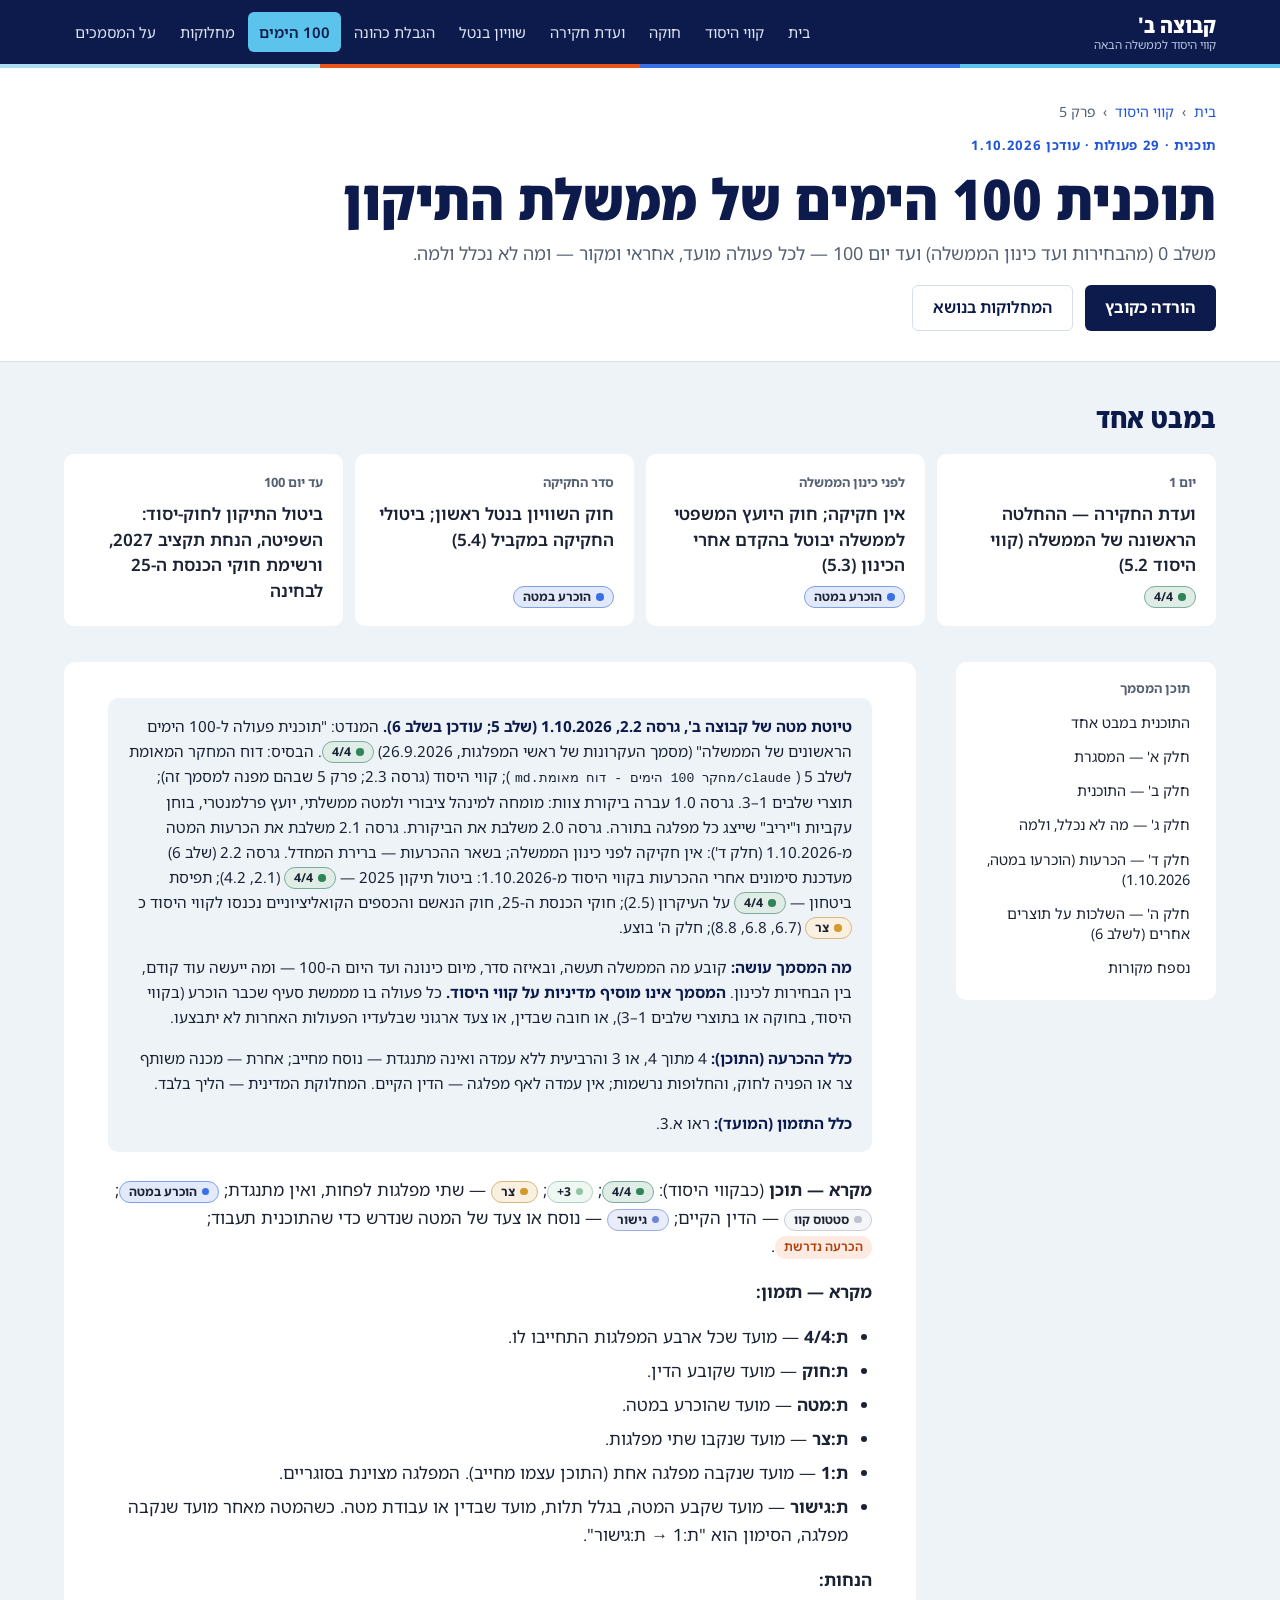
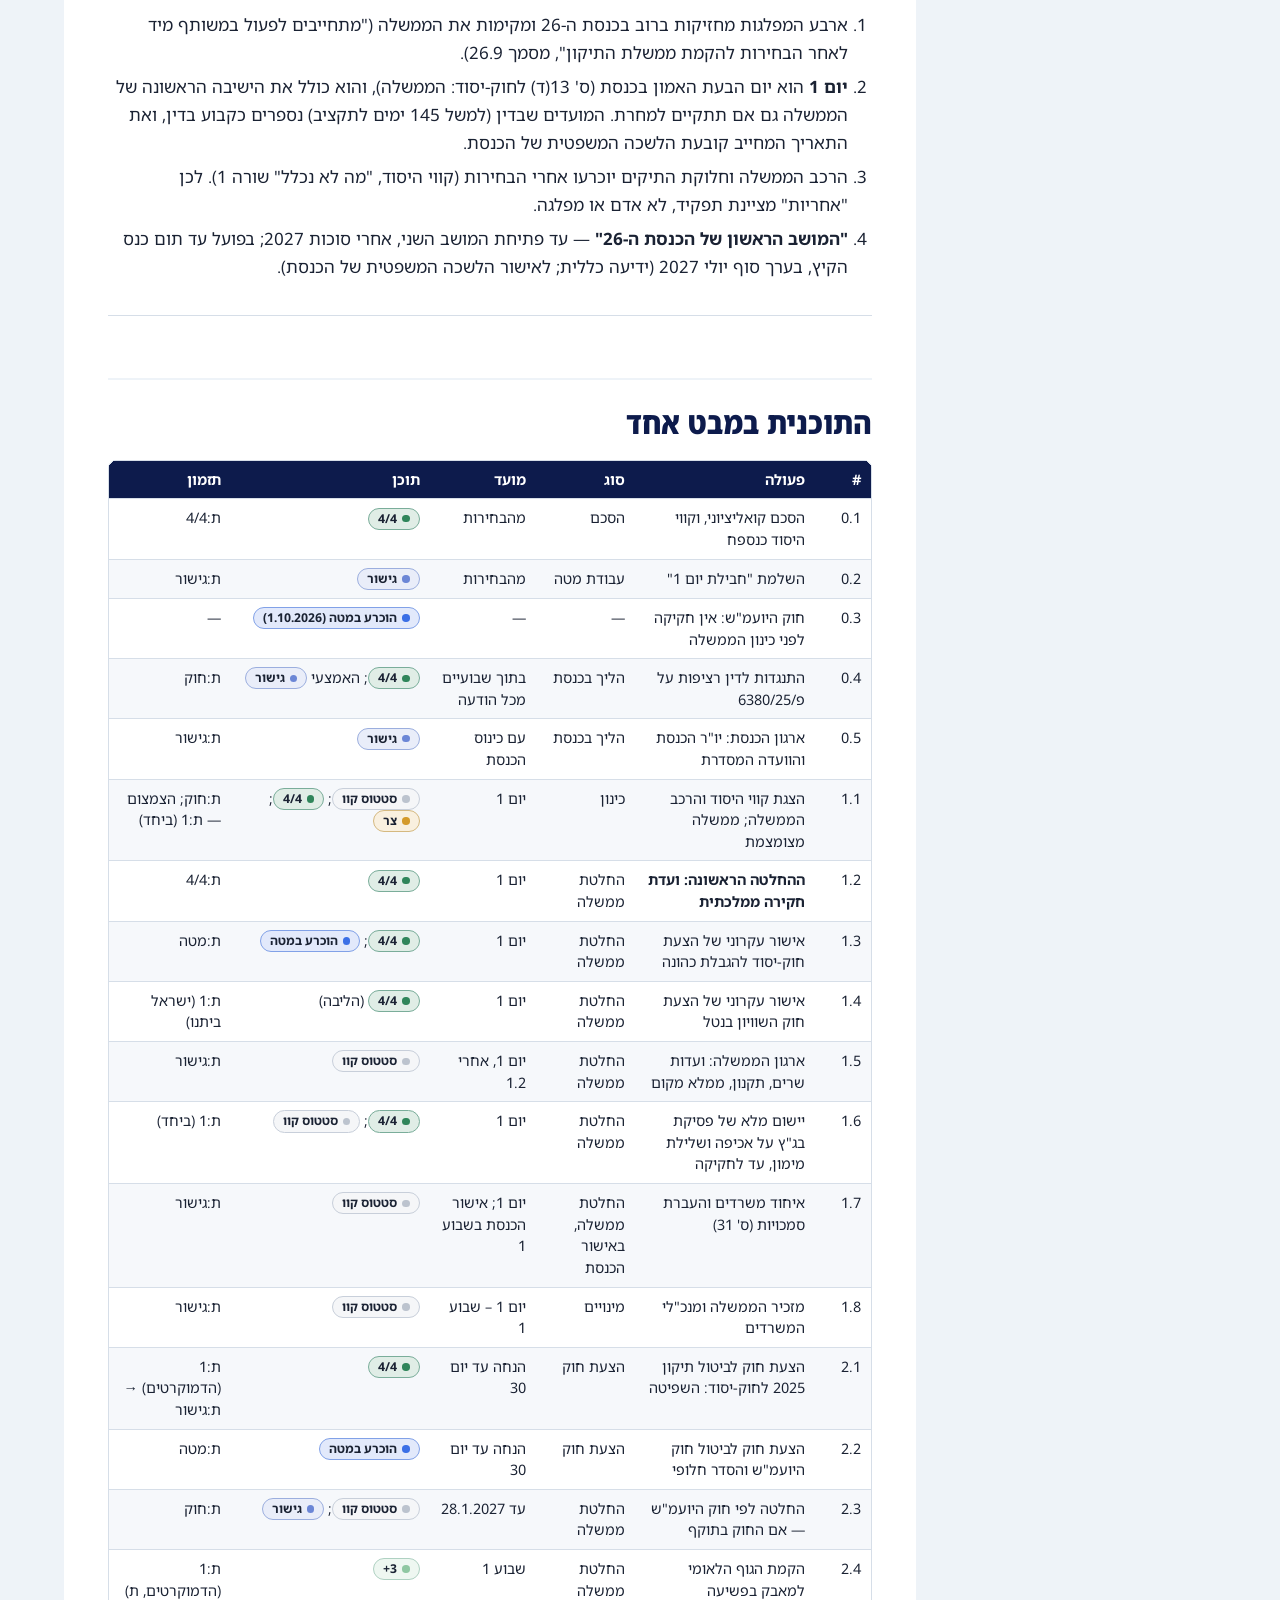
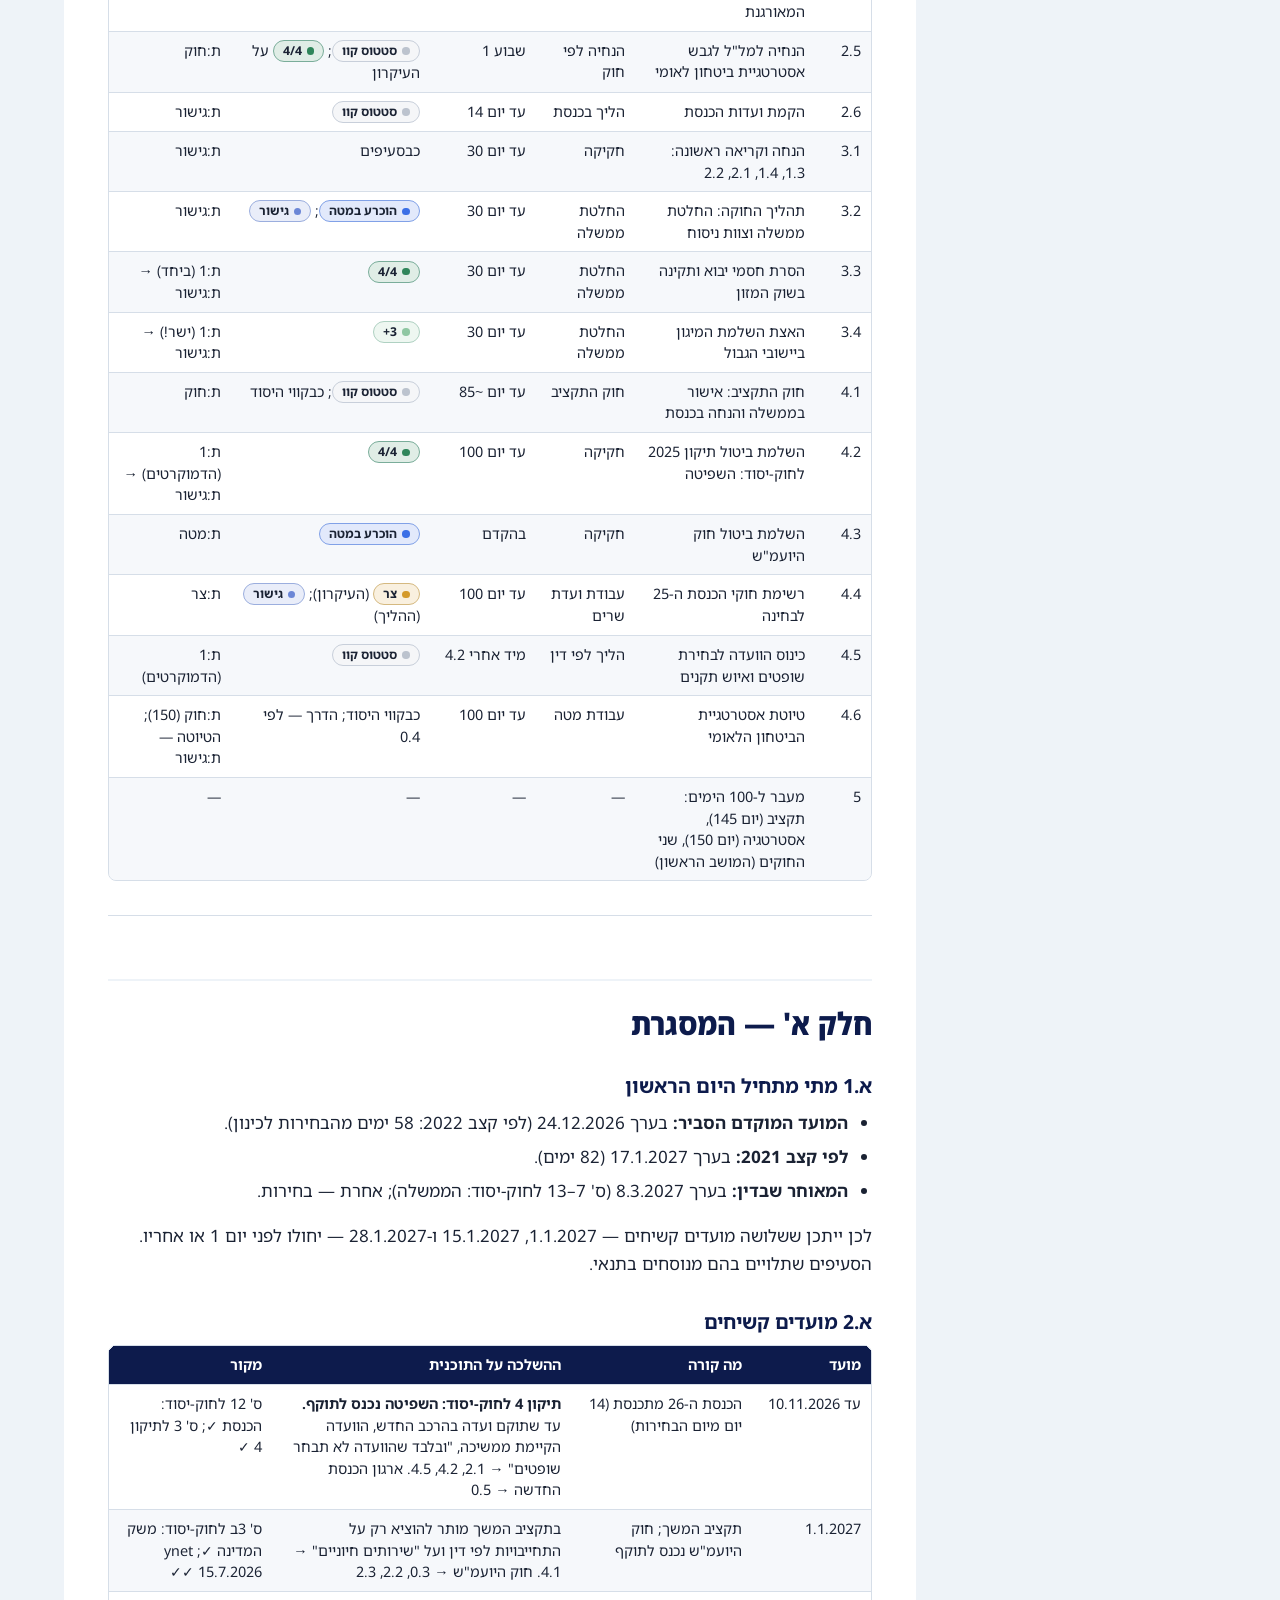
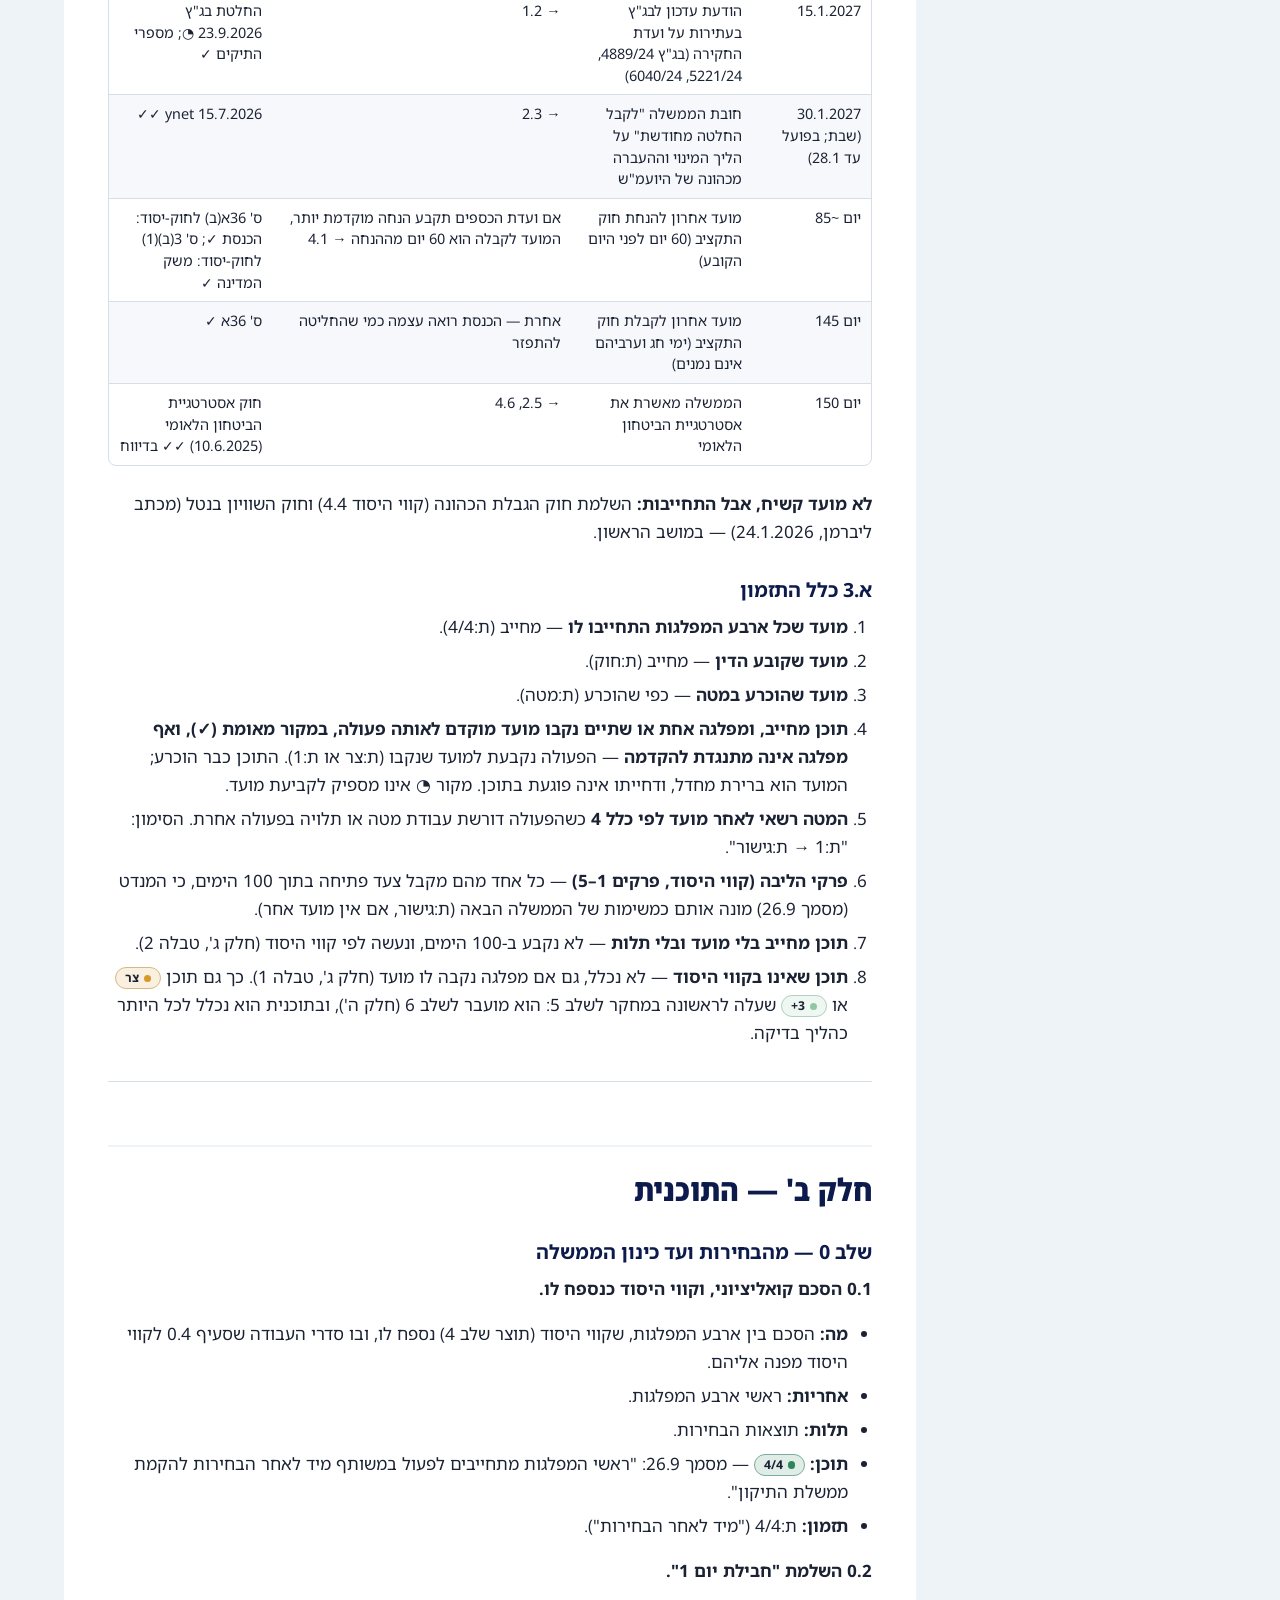
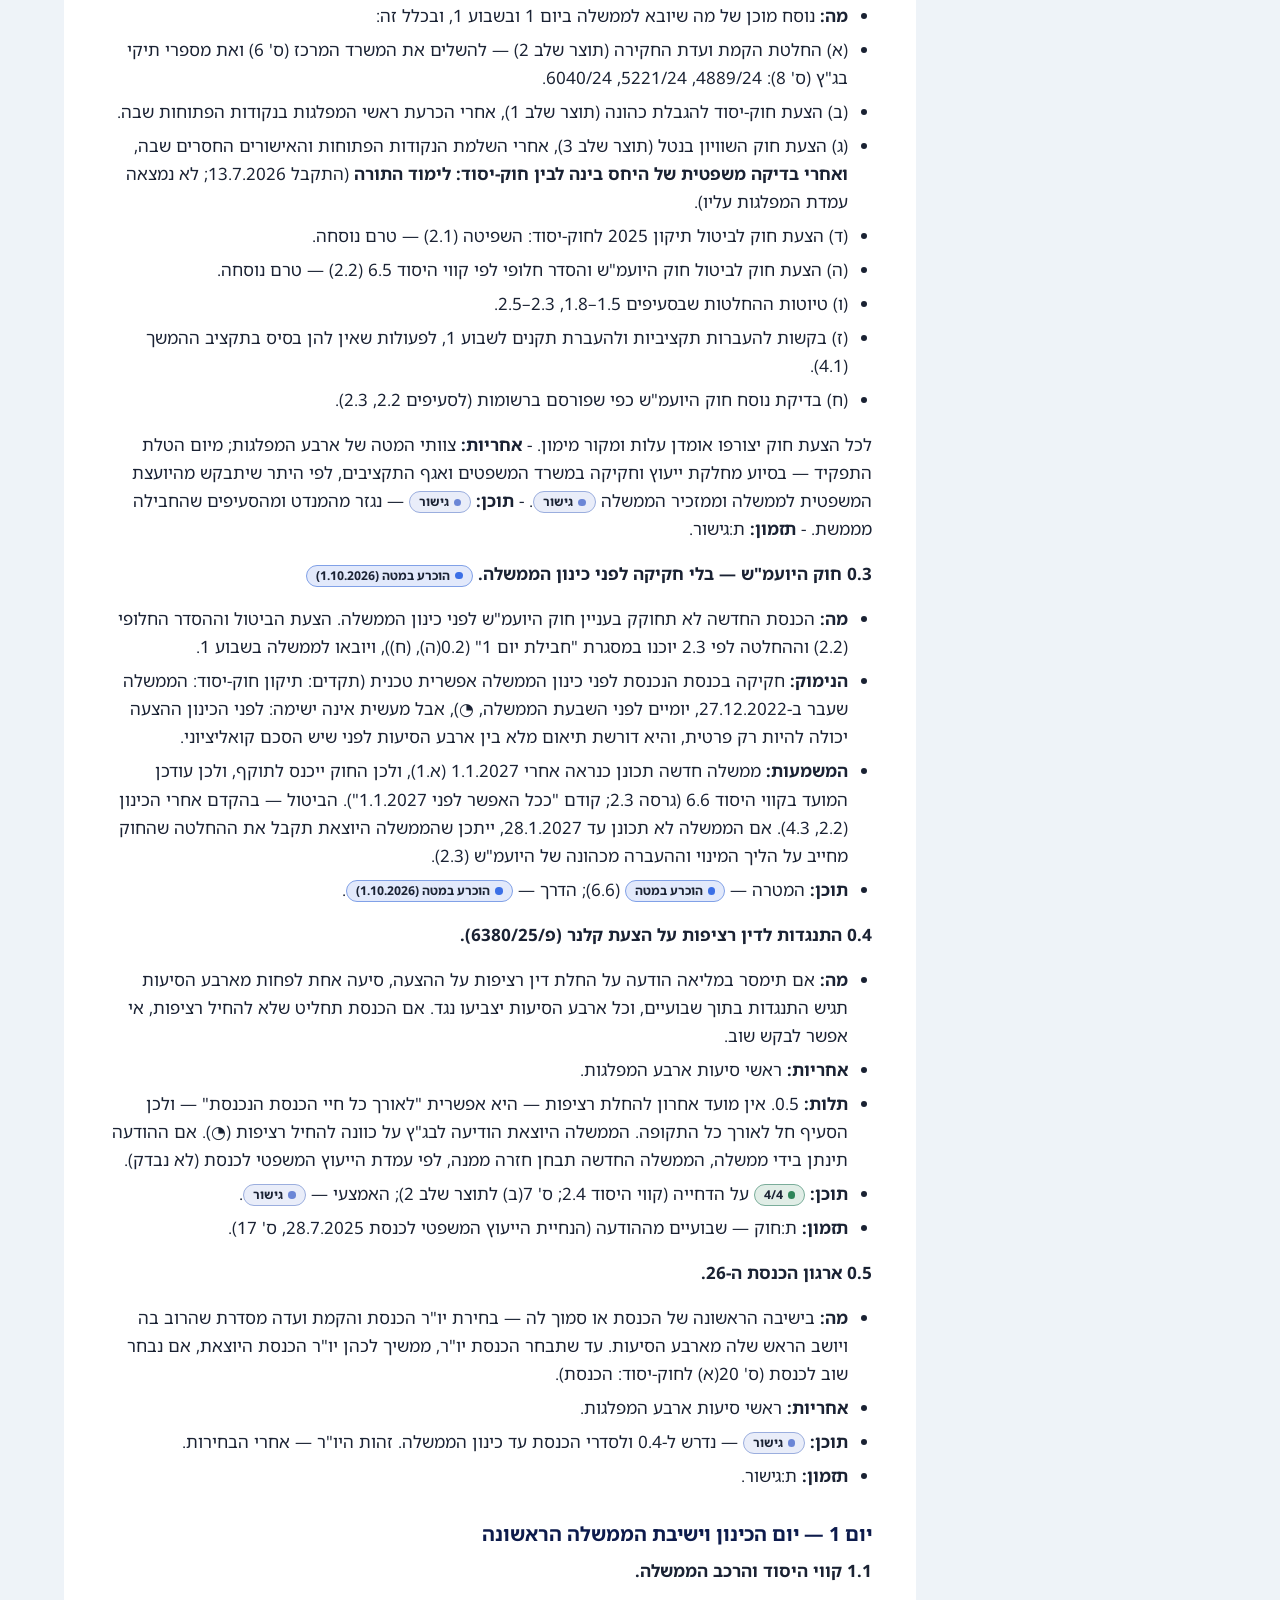
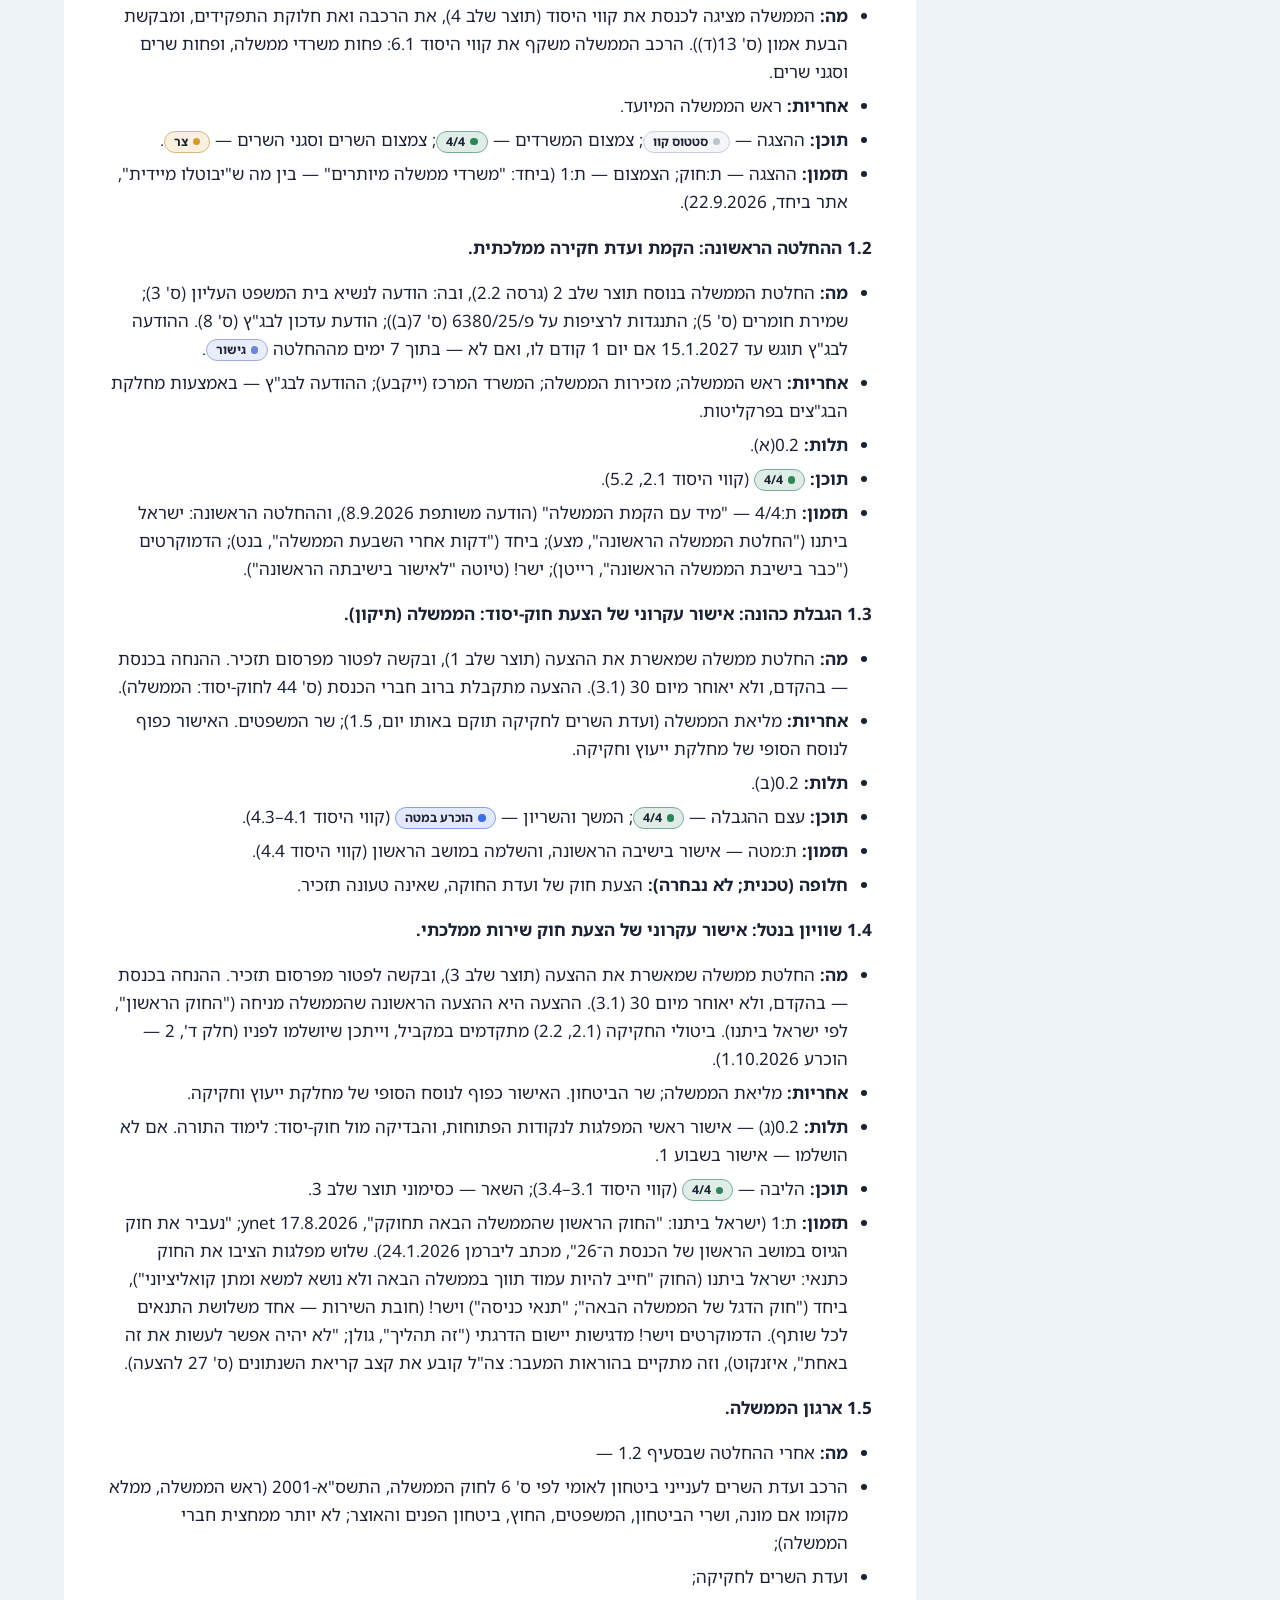
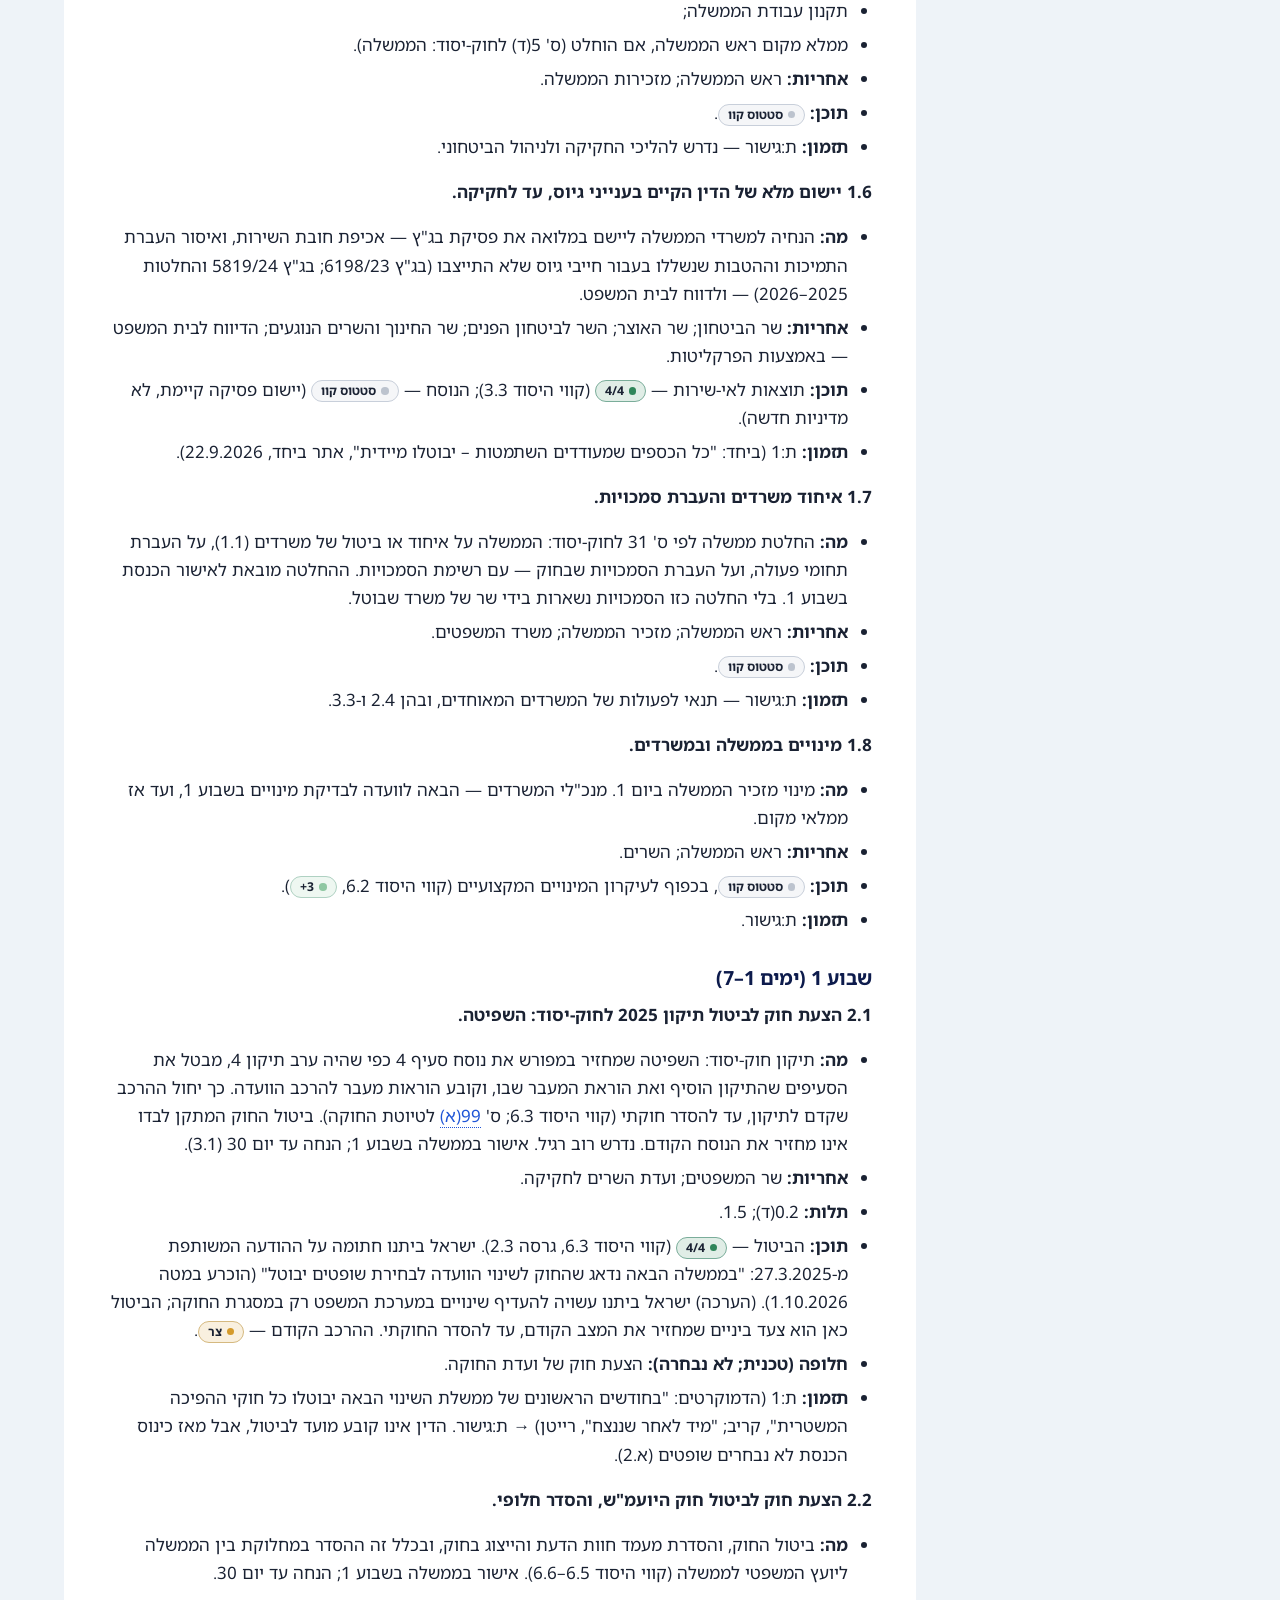
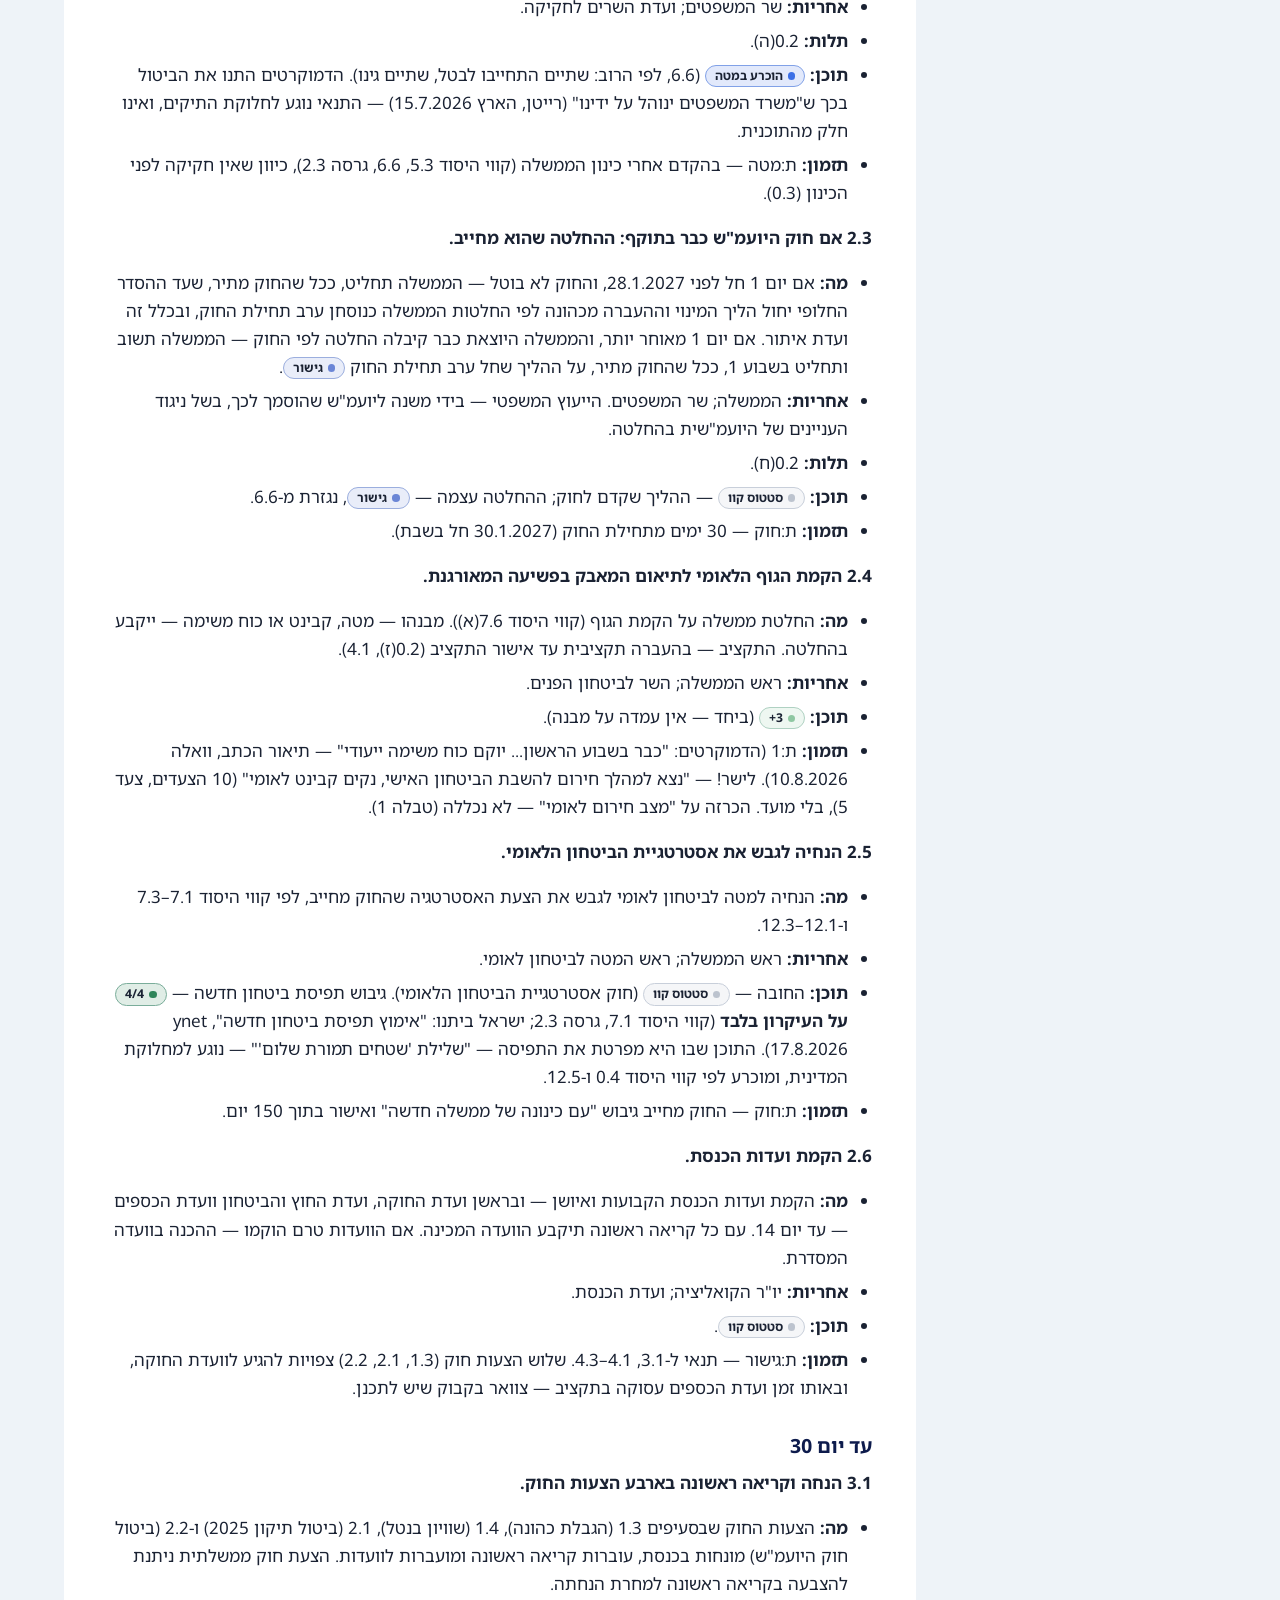
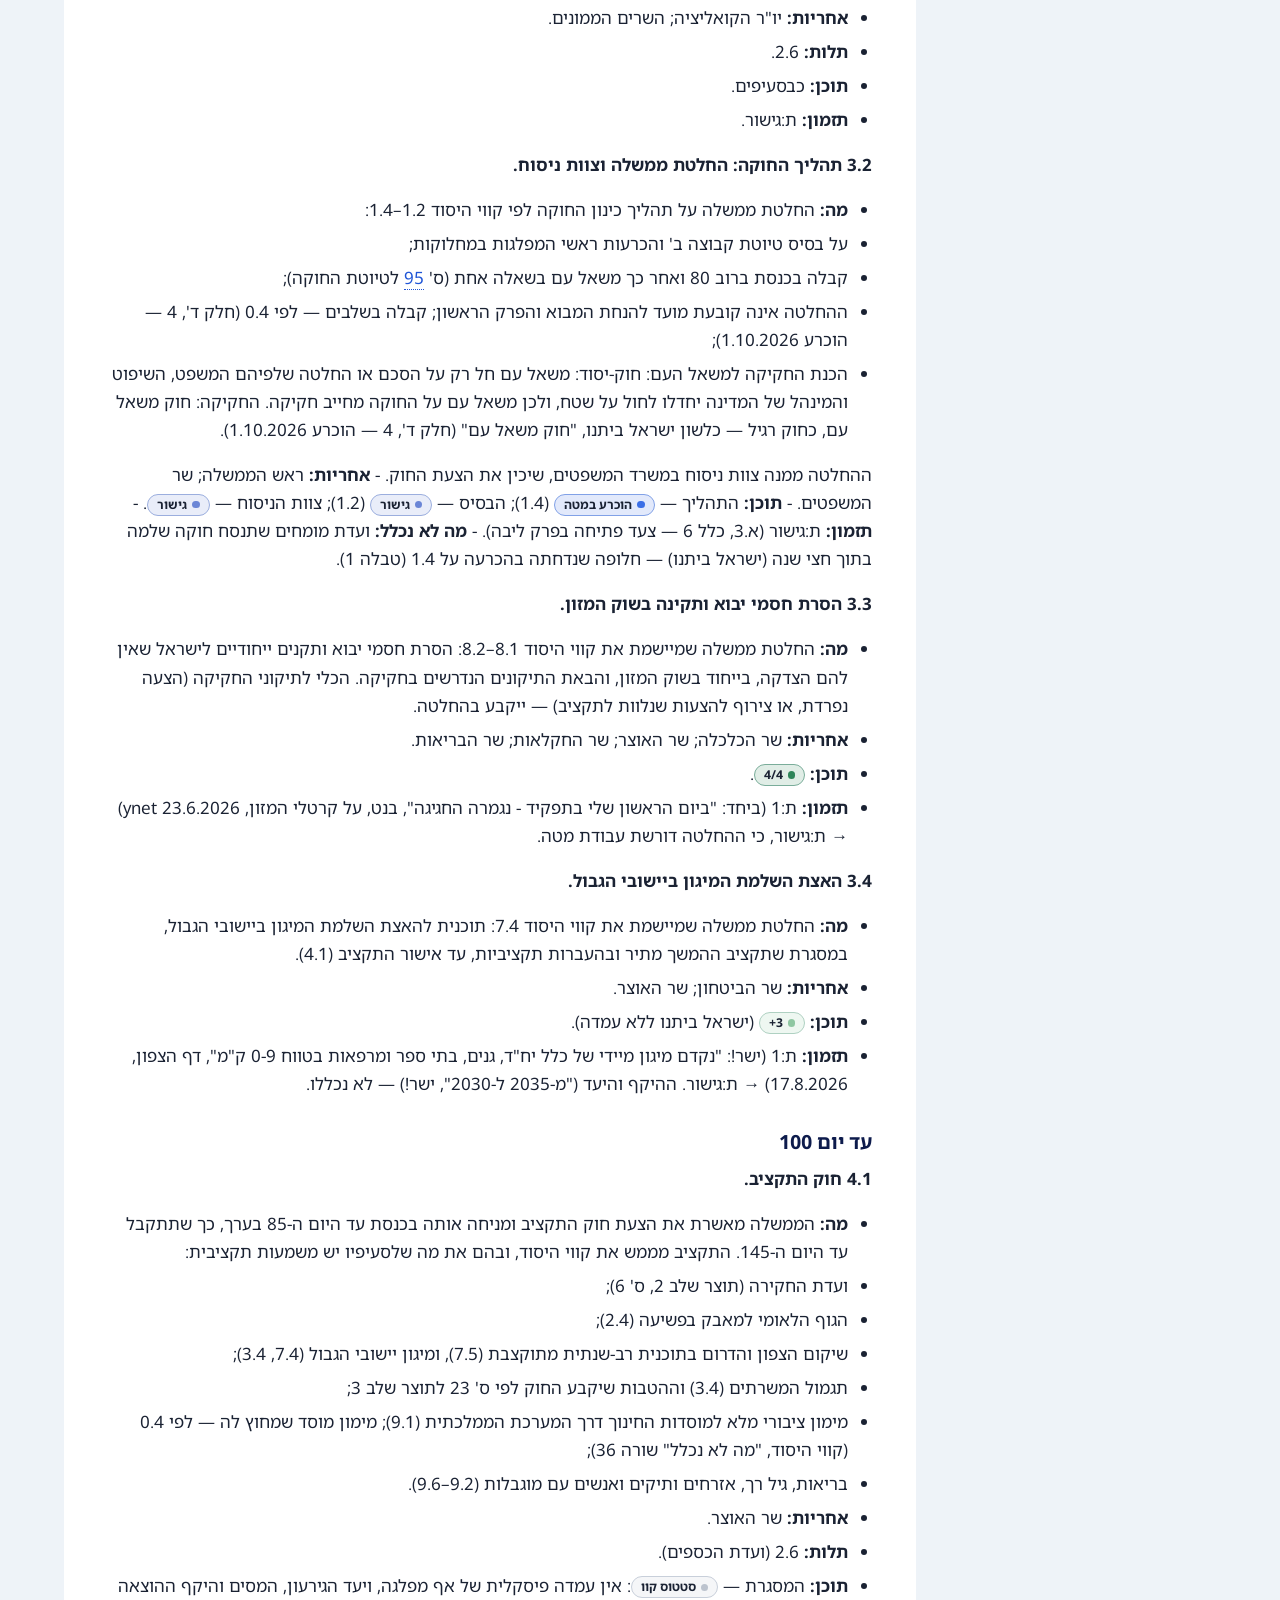
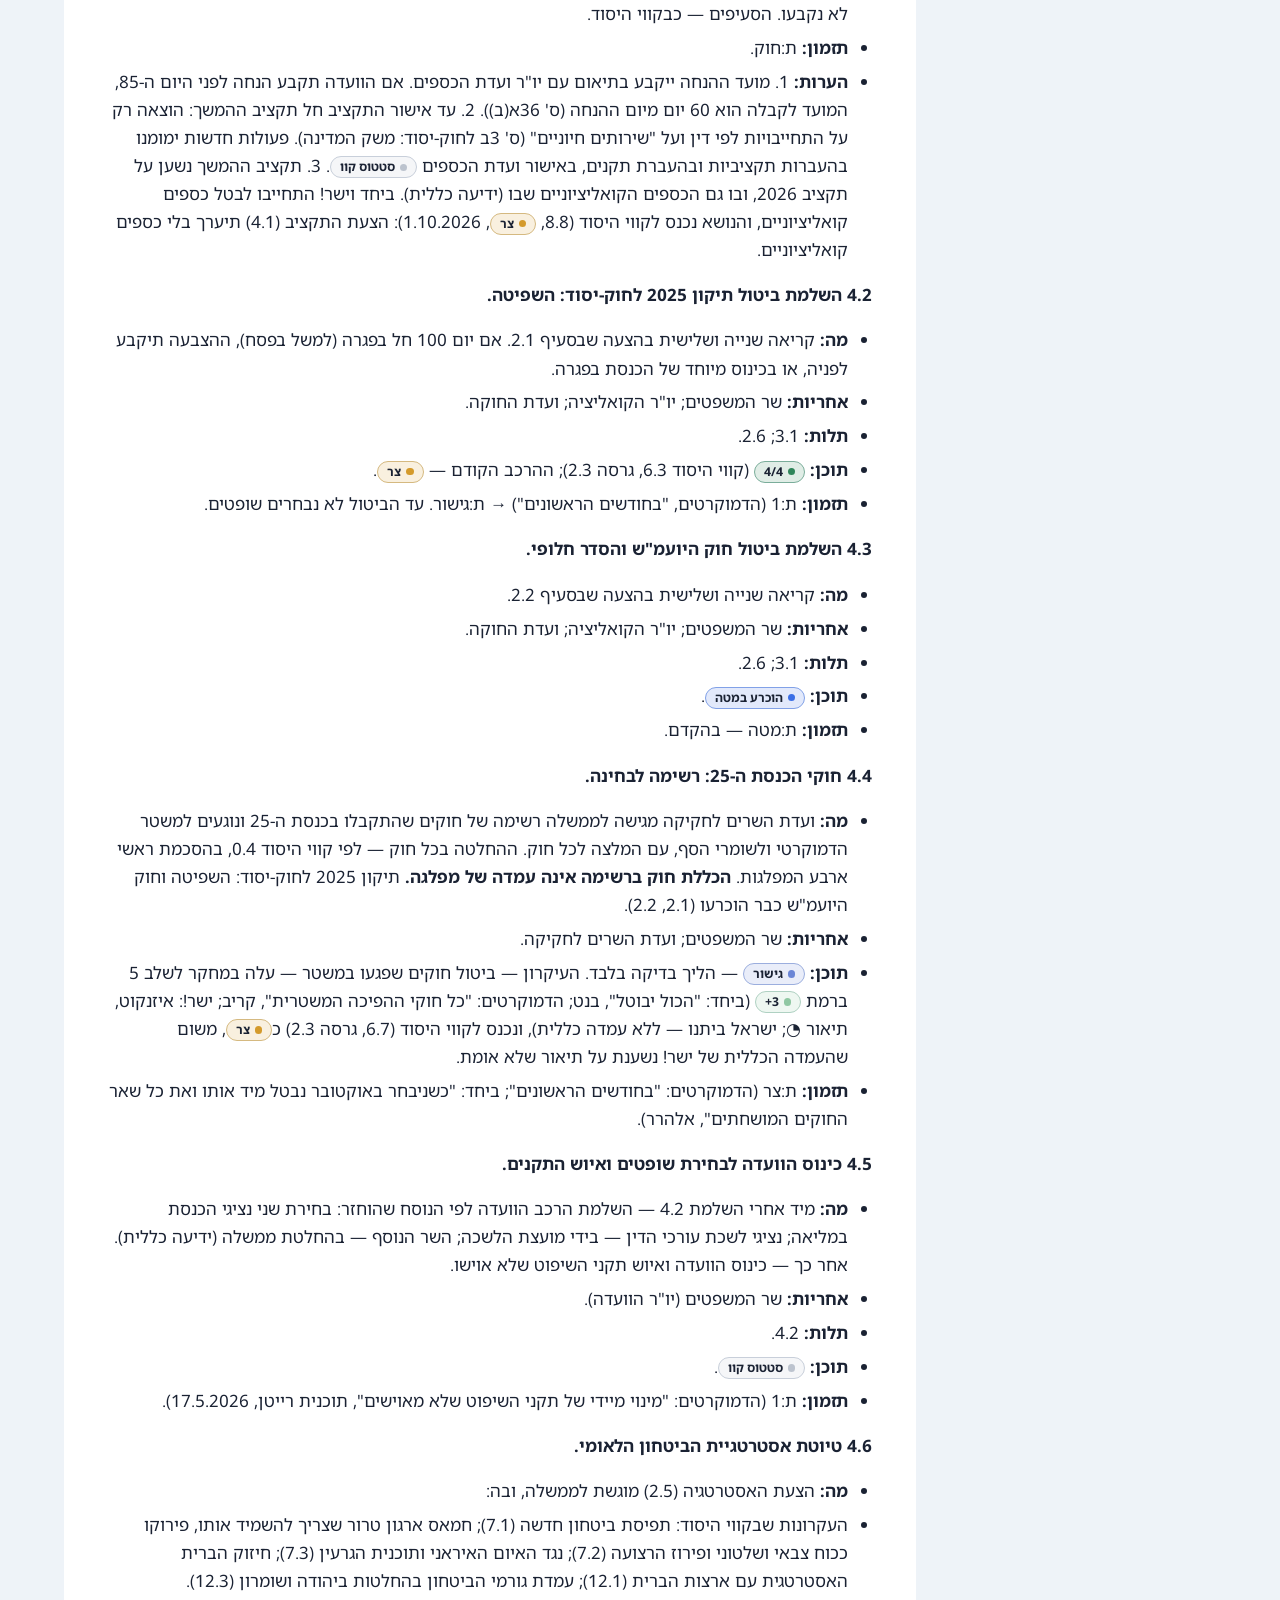
==== 100-days.html @ 48f2a00e "עיצוב ומבנה חדשים: עמוד הבית הוא תקציר התוצרים לפי המנדט - עמוד הבית: המנדט, קווי היסוד כמסגרת, חמשת" ====
<!doctype html>
<html lang="he" dir="rtl">
<head>
<meta charset="utf-8">
<meta name="viewport" content="width=device-width, initial-scale=1, viewport-fit=cover">
<title>תוכנית 100 הימים של ממשלת התיקון</title>
<meta name="description" content="משלב 0 (מהבחירות ועד כינון הממשלה) ועד יום 100 — לכל פעולה מועד, אחראי ומקור — ומה לא נכלל ולמה.">
<link rel="stylesheet" href="assets/style.css">
</head>
<body>
<header class="topbar"><div class="topbar-inner"><a class="brand" href="index.html"><b>קבוצה ב'</b><span>קווי היסוד לממשלה הבאה</span></a><nav class="nav" aria-label="ניווט ראשי"><a href="index.html">בית</a><a href="guidelines.html">קווי היסוד</a><a href="constitution.html">חוקה</a><a href="inquiry.html">ועדת חקירה</a><a href="equal-burden.html">שוויון בנטל</a><a href="term-limits.html">הגבלת כהונה</a><a href="100-days.html" aria-current="page">100 הימים</a><a href="disputes.html">מחלוקות</a><a href="letter.html">על המסמכים</a></nav></div><div class="stripe" aria-hidden="true"><span></span><span></span><span></span><span></span></div></header>
<section class="page-head"><div class="wrap"><nav class="crumbs" aria-label="מיקום באתר"><a href="index.html">בית</a><span aria-hidden="true">›</span><a href="guidelines.html">קווי היסוד</a><span aria-hidden="true">›</span><span>פרק 5</span></nav><span class="kicker">תוכנית · 29 פעולות · עודכן 1.10.2026</span><h1>תוכנית 100 הימים של ממשלת התיקון</h1><p class="lede">משלב 0 (מהבחירות ועד כינון הממשלה) ועד יום 100 — לכל פעולה מועד, אחראי ומקור — ומה לא נכלל ולמה.</p><div class="actions no-print"><a class="btn btn-ink" href="pdf/תוכנית-100-הימים.pdf" download>הורדה כקובץ</a><a class="btn btn-outline" href="disputes.html#d-60">המחלוקות בנושא</a></div></div></section><main class="wrap page-main"><section class="glance" aria-labelledby="glance-h"><h2 id="glance-h">במבט אחד</h2><div class="tiles"><div class="tile"><span class="tile-label">יום 1</span><span class="tile-value">ועדת החקירה — ההחלטה הראשונה של הממשלה (קווי היסוד 5.2)</span><span class="tag lvl-all4"><span class="dot" aria-hidden="true"></span>4/4</span></div><div class="tile"><span class="tile-label">לפני כינון הממשלה</span><span class="tile-value">אין חקיקה; חוק היועץ המשפטי לממשלה יבוטל בהקדם אחרי הכינון (5.3)</span><span class="tag lvl-decided"><span class="dot" aria-hidden="true"></span>הוכרע במטה</span></div><div class="tile"><span class="tile-label">סדר החקיקה</span><span class="tile-value">חוק השוויון בנטל ראשון; ביטולי החקיקה במקביל (5.4)</span><span class="tag lvl-decided"><span class="dot" aria-hidden="true"></span>הוכרע במטה</span></div><div class="tile"><span class="tile-label">עד יום 100</span><span class="tile-value">ביטול התיקון לחוק-יסוד: השפיטה, הנחת תקציב 2027, ורשימת חוקי הכנסת ה-25 לבחינה</span></div></div></section><div class="doc-layout"><nav class="rail" aria-label="תוכן המסמך"><h2>תוכן המסמך</h2><ol><li><a href="#d-1">התוכנית במבט אחד</a></li><li><a href="#d-2">חלק א' — המסגרת</a></li><li><a href="#d-6">חלק ב' — התוכנית</a></li><li><a href="#d-13">חלק ג' — מה לא נכלל, ולמה</a></li><li><a href="#d-16">חלק ד' — הכרעות (הוכרעו במטה, 1.10.2026)</a></li><li><a href="#d-17">חלק ה' — השלכות על תוצרים אחרים (לשלב 6)</a></li><li><a href="#d-18">נספח מקורות</a></li></ol></nav><article class="doc"><details class="toc no-print"><summary>תוכן העניינים</summary><ol><li><a href="#d-1">התוכנית במבט אחד</a></li><li><a href="#d-2">חלק א' — המסגרת</a></li><li><a href="#d-6">חלק ב' — התוכנית</a></li><li><a href="#d-13">חלק ג' — מה לא נכלל, ולמה</a></li><li><a href="#d-16">חלק ד' — הכרעות (הוכרעו במטה, 1.10.2026)</a></li><li><a href="#d-17">חלק ה' — השלכות על תוצרים אחרים (לשלב 6)</a></li><li><a href="#d-18">נספח מקורות</a></li></ol></details><blockquote>
<p><strong>טיוטת מטה של קבוצה ב', גרסה 2.2, 1.10.2026 (שלב 5; עודכן בשלב 6).</strong> המנדט: "תוכנית פעולה ל-100 הימים הראשונים של הממשלה" (מסמך העקרונות של ראשי המפלגות, 26.9.2026) <span class="tag lvl-all4"><span class="dot" aria-hidden="true"></span>4/4</span>. הבסיס: דוח המחקר המאומת לשלב 5 (<code>claude/מחקר 100 הימים - דוח מאומת.md</code>); קווי היסוד (גרסה 2.3; פרק 5 שבהם מפנה למסמך זה); תוצרי שלבים 1–3. גרסה 1.0 עברה ביקורת צוות: מומחה למינהל ציבורי ולמטה ממשלתי, יועץ פרלמנטרי, בוחן עקביות ו"יריב" שייצג כל מפלגה בתורה. גרסה 2.0 משלבת את הביקורת. גרסה 2.1 משלבת את הכרעות המטה מ-1.10.2026 (חלק ד'): אין חקיקה לפני כינון הממשלה; בשאר ההכרעות — ברירת המחדל. גרסה 2.2 (שלב 6) מעדכנת סימונים אחרי ההכרעות בקווי היסוד מ-1.10.2026: ביטול תיקון 2025 — <span class="tag lvl-all4"><span class="dot" aria-hidden="true"></span>4/4</span> (2.1, 4.2); תפיסת ביטחון — <span class="tag lvl-all4"><span class="dot" aria-hidden="true"></span>4/4</span> על העיקרון (2.5); חוקי הכנסת ה-25, חוק הנאשם והכספים הקואליציוניים נכנסו לקווי היסוד כ<span class="tag lvl-narrow"><span class="dot" aria-hidden="true"></span>צר</span> (6.7, 6.8, 8.8); חלק ה' בוצע.</p>
<p><strong>מה המסמך עושה:</strong> קובע מה הממשלה תעשה, ובאיזה סדר, מיום כינונה ועד היום ה-100 — ומה ייעשה עוד קודם, בין הבחירות לכינון. <strong>המסמך אינו מוסיף מדיניות על קווי היסוד.</strong> כל פעולה בו מממשת סעיף שכבר הוכרע (בקווי היסוד, בחוקה או בתוצרי שלבים 1–3), או חובה שבדין, או צעד ארגוני שבלעדיו הפעולות האחרות לא יתבצעו.</p>
<p><strong>כלל ההכרעה (התוכן):</strong> 4 מתוך 4, או 3 והרביעית ללא עמדה ואינה מתנגדת — נוסח מחייב; אחרת — מכנה משותף צר או הפניה לחוק, והחלופות נרשמות; אין עמדה לאף מפלגה — הדין הקיים. המחלוקת המדינית — הליך בלבד.</p>
<p><strong>כלל התזמון (המועד):</strong> ראו א.3.</p>
</blockquote>
<p><strong>מקרא — תוכן</strong> (כבקווי היסוד): <strong><span class="tag lvl-all4"><span class="dot" aria-hidden="true"></span>4/4</span></strong>; <strong><span class="tag lvl-three"><span class="dot" aria-hidden="true"></span>3+</span></strong>; <strong><span class="tag lvl-narrow"><span class="dot" aria-hidden="true"></span>צר</span></strong> — שתי מפלגות לפחות, ואין מתנגדת; <strong><span class="tag lvl-decided"><span class="dot" aria-hidden="true"></span>הוכרע במטה</span></strong>; <strong><span class="tag lvl-sq"><span class="dot" aria-hidden="true"></span>סטטוס קוו</span></strong> — הדין הקיים; <strong><span class="tag lvl-bridge"><span class="dot" aria-hidden="true"></span>גישור</span></strong> — נוסח או צעד של המטה שנדרש כדי שהתוכנית תעבוד; <strong><span class="pill open">הכרעה נדרשת</span></strong>.</p>
<p><strong>מקרא — תזמון:</strong></p>
<ul>
<li><strong>ת:4/4</strong> — מועד שכל ארבע המפלגות התחייבו לו.</li>
<li><strong>ת:חוק</strong> — מועד שקובע הדין.</li>
<li><strong>ת:מטה</strong> — מועד שהוכרע במטה.</li>
<li><strong>ת:צר</strong> — מועד שנקבו שתי מפלגות.</li>
<li><strong>ת:1</strong> — מועד שנקבה מפלגה אחת (התוכן עצמו מחייב). המפלגה מצוינת בסוגריים.</li>
<li><strong>ת:גישור</strong> — מועד שקבע המטה, בגלל תלות, מועד שבדין או עבודת מטה. כשהמטה מאחר מועד שנקבה מפלגה, הסימון הוא "ת:1 → ת:גישור".</li>
</ul>
<p><strong>הנחות:</strong></p>
<ol>
<li>ארבע המפלגות מחזיקות ברוב בכנסת ה-26 ומקימות את הממשלה ("מתחייבים לפעול במשותף מיד לאחר הבחירות להקמת ממשלת התיקון", מסמך 26.9).</li>
<li><strong>יום 1</strong> הוא יום הבעת האמון בכנסת (ס' 13(ד) לחוק-יסוד: הממשלה), והוא כולל את הישיבה הראשונה של הממשלה גם אם תתקיים למחרת. המועדים שבדין (למשל 145 ימים לתקציב) נספרים כקבוע בדין, ואת התאריך המחייב קובעת הלשכה המשפטית של הכנסת.</li>
<li>הרכב הממשלה וחלוקת התיקים יוכרעו אחרי הבחירות (קווי היסוד, "מה לא נכלל" שורה 1). לכן "אחריות" מציינת תפקיד, לא אדם או מפלגה.</li>
<li><strong>"המושב הראשון של הכנסת ה-26"</strong> — עד פתיחת המושב השני, אחרי סוכות 2027; בפועל עד תום כנס הקיץ, בערך סוף יולי 2027 (ידיעה כללית; לאישור הלשכה המשפטית של הכנסת).</li>
</ol>
<hr />
<h2 id="d-1">התוכנית במבט אחד</h2>
<div class="table-wrap"><table>
<thead>
<tr>
<th>#</th>
<th>פעולה</th>
<th>סוג</th>
<th>מועד</th>
<th>תוכן</th>
<th>תזמון</th>
</tr>
</thead>
<tbody>
<tr>
<td>0.1</td>
<td>הסכם קואליציוני, וקווי היסוד כנספח</td>
<td>הסכם</td>
<td>מהבחירות</td>
<td><span class="tag lvl-all4"><span class="dot" aria-hidden="true"></span>4/4</span></td>
<td>ת:4/4</td>
</tr>
<tr>
<td>0.2</td>
<td>השלמת "חבילת יום 1"</td>
<td>עבודת מטה</td>
<td>מהבחירות</td>
<td><span class="tag lvl-bridge"><span class="dot" aria-hidden="true"></span>גישור</span></td>
<td>ת:גישור</td>
</tr>
<tr>
<td>0.3</td>
<td>חוק היועמ"ש: אין חקיקה לפני כינון הממשלה</td>
<td>—</td>
<td>—</td>
<td><span class="tag lvl-decided"><span class="dot" aria-hidden="true"></span>הוכרע במטה (1.10.2026)</span></td>
<td>—</td>
</tr>
<tr>
<td>0.4</td>
<td>התנגדות לדין רציפות על פ/6380/25</td>
<td>הליך בכנסת</td>
<td>בתוך שבועיים מכל הודעה</td>
<td><span class="tag lvl-all4"><span class="dot" aria-hidden="true"></span>4/4</span>; האמצעי <span class="tag lvl-bridge"><span class="dot" aria-hidden="true"></span>גישור</span></td>
<td>ת:חוק</td>
</tr>
<tr>
<td>0.5</td>
<td>ארגון הכנסת: יו"ר הכנסת והוועדה המסדרת</td>
<td>הליך בכנסת</td>
<td>עם כינוס הכנסת</td>
<td><span class="tag lvl-bridge"><span class="dot" aria-hidden="true"></span>גישור</span></td>
<td>ת:גישור</td>
</tr>
<tr>
<td>1.1</td>
<td>הצגת קווי היסוד והרכב הממשלה; ממשלה מצומצמת</td>
<td>כינון</td>
<td>יום 1</td>
<td><span class="tag lvl-sq"><span class="dot" aria-hidden="true"></span>סטטוס קוו</span>; <span class="tag lvl-all4"><span class="dot" aria-hidden="true"></span>4/4</span>; <span class="tag lvl-narrow"><span class="dot" aria-hidden="true"></span>צר</span></td>
<td>ת:חוק; הצמצום — ת:1 (ביחד)</td>
</tr>
<tr>
<td>1.2</td>
<td><strong>ההחלטה הראשונה: ועדת חקירה ממלכתית</strong></td>
<td>החלטת ממשלה</td>
<td>יום 1</td>
<td><span class="tag lvl-all4"><span class="dot" aria-hidden="true"></span>4/4</span></td>
<td>ת:4/4</td>
</tr>
<tr>
<td>1.3</td>
<td>אישור עקרוני של הצעת חוק-יסוד להגבלת כהונה</td>
<td>החלטת ממשלה</td>
<td>יום 1</td>
<td><span class="tag lvl-all4"><span class="dot" aria-hidden="true"></span>4/4</span>; <span class="tag lvl-decided"><span class="dot" aria-hidden="true"></span>הוכרע במטה</span></td>
<td>ת:מטה</td>
</tr>
<tr>
<td>1.4</td>
<td>אישור עקרוני של הצעת חוק השוויון בנטל</td>
<td>החלטת ממשלה</td>
<td>יום 1</td>
<td><span class="tag lvl-all4"><span class="dot" aria-hidden="true"></span>4/4</span> (הליבה)</td>
<td>ת:1 (ישראל ביתנו)</td>
</tr>
<tr>
<td>1.5</td>
<td>ארגון הממשלה: ועדות שרים, תקנון, ממלא מקום</td>
<td>החלטת ממשלה</td>
<td>יום 1, אחרי 1.2</td>
<td><span class="tag lvl-sq"><span class="dot" aria-hidden="true"></span>סטטוס קוו</span></td>
<td>ת:גישור</td>
</tr>
<tr>
<td>1.6</td>
<td>יישום מלא של פסיקת בג"ץ על אכיפה ושלילת מימון, עד לחקיקה</td>
<td>החלטת ממשלה</td>
<td>יום 1</td>
<td><span class="tag lvl-all4"><span class="dot" aria-hidden="true"></span>4/4</span>; <span class="tag lvl-sq"><span class="dot" aria-hidden="true"></span>סטטוס קוו</span></td>
<td>ת:1 (ביחד)</td>
</tr>
<tr>
<td>1.7</td>
<td>איחוד משרדים והעברת סמכויות (ס' 31)</td>
<td>החלטת ממשלה, באישור הכנסת</td>
<td>יום 1; אישור הכנסת בשבוע 1</td>
<td><span class="tag lvl-sq"><span class="dot" aria-hidden="true"></span>סטטוס קוו</span></td>
<td>ת:גישור</td>
</tr>
<tr>
<td>1.8</td>
<td>מזכיר הממשלה ומנכ"לי המשרדים</td>
<td>מינויים</td>
<td>יום 1 – שבוע 1</td>
<td><span class="tag lvl-sq"><span class="dot" aria-hidden="true"></span>סטטוס קוו</span></td>
<td>ת:גישור</td>
</tr>
<tr>
<td>2.1</td>
<td>הצעת חוק לביטול תיקון 2025 לחוק-יסוד: השפיטה</td>
<td>הצעת חוק</td>
<td>הנחה עד יום 30</td>
<td><span class="tag lvl-all4"><span class="dot" aria-hidden="true"></span>4/4</span></td>
<td>ת:1 (הדמוקרטים) → ת:גישור</td>
</tr>
<tr>
<td>2.2</td>
<td>הצעת חוק לביטול חוק היועמ"ש והסדר חלופי</td>
<td>הצעת חוק</td>
<td>הנחה עד יום 30</td>
<td><span class="tag lvl-decided"><span class="dot" aria-hidden="true"></span>הוכרע במטה</span></td>
<td>ת:מטה</td>
</tr>
<tr>
<td>2.3</td>
<td>החלטה לפי חוק היועמ"ש — אם החוק בתוקף</td>
<td>החלטת ממשלה</td>
<td>עד 28.1.2027</td>
<td><span class="tag lvl-sq"><span class="dot" aria-hidden="true"></span>סטטוס קוו</span>; <span class="tag lvl-bridge"><span class="dot" aria-hidden="true"></span>גישור</span></td>
<td>ת:חוק</td>
</tr>
<tr>
<td>2.4</td>
<td>הקמת הגוף הלאומי למאבק בפשיעה המאורגנת</td>
<td>החלטת ממשלה</td>
<td>שבוע 1</td>
<td><span class="tag lvl-three"><span class="dot" aria-hidden="true"></span>3+</span></td>
<td>ת:1 (הדמוקרטים, ת)</td>
</tr>
<tr>
<td>2.5</td>
<td>הנחיה למל"ל לגבש אסטרטגיית ביטחון לאומי</td>
<td>הנחיה לפי חוק</td>
<td>שבוע 1</td>
<td><span class="tag lvl-sq"><span class="dot" aria-hidden="true"></span>סטטוס קוו</span>; <span class="tag lvl-all4"><span class="dot" aria-hidden="true"></span>4/4</span> על העיקרון</td>
<td>ת:חוק</td>
</tr>
<tr>
<td>2.6</td>
<td>הקמת ועדות הכנסת</td>
<td>הליך בכנסת</td>
<td>עד יום 14</td>
<td><span class="tag lvl-sq"><span class="dot" aria-hidden="true"></span>סטטוס קוו</span></td>
<td>ת:גישור</td>
</tr>
<tr>
<td>3.1</td>
<td>הנחה וקריאה ראשונה: 1.3, 1.4, 2.1, 2.2</td>
<td>חקיקה</td>
<td>עד יום 30</td>
<td>כבסעיפים</td>
<td>ת:גישור</td>
</tr>
<tr>
<td>3.2</td>
<td>תהליך החוקה: החלטת ממשלה וצוות ניסוח</td>
<td>החלטת ממשלה</td>
<td>עד יום 30</td>
<td><span class="tag lvl-decided"><span class="dot" aria-hidden="true"></span>הוכרע במטה</span>; <span class="tag lvl-bridge"><span class="dot" aria-hidden="true"></span>גישור</span></td>
<td>ת:גישור</td>
</tr>
<tr>
<td>3.3</td>
<td>הסרת חסמי יבוא ותקינה בשוק המזון</td>
<td>החלטת ממשלה</td>
<td>עד יום 30</td>
<td><span class="tag lvl-all4"><span class="dot" aria-hidden="true"></span>4/4</span></td>
<td>ת:1 (ביחד) → ת:גישור</td>
</tr>
<tr>
<td>3.4</td>
<td>האצת השלמת המיגון ביישובי הגבול</td>
<td>החלטת ממשלה</td>
<td>עד יום 30</td>
<td><span class="tag lvl-three"><span class="dot" aria-hidden="true"></span>3+</span></td>
<td>ת:1 (ישר!) → ת:גישור</td>
</tr>
<tr>
<td>4.1</td>
<td>חוק התקציב: אישור בממשלה והנחה בכנסת</td>
<td>חוק התקציב</td>
<td>עד יום ~85</td>
<td><span class="tag lvl-sq"><span class="dot" aria-hidden="true"></span>סטטוס קוו</span>; כבקווי היסוד</td>
<td>ת:חוק</td>
</tr>
<tr>
<td>4.2</td>
<td>השלמת ביטול תיקון 2025 לחוק-יסוד: השפיטה</td>
<td>חקיקה</td>
<td>עד יום 100</td>
<td><span class="tag lvl-all4"><span class="dot" aria-hidden="true"></span>4/4</span></td>
<td>ת:1 (הדמוקרטים) → ת:גישור</td>
</tr>
<tr>
<td>4.3</td>
<td>השלמת ביטול חוק היועמ"ש</td>
<td>חקיקה</td>
<td>בהקדם</td>
<td><span class="tag lvl-decided"><span class="dot" aria-hidden="true"></span>הוכרע במטה</span></td>
<td>ת:מטה</td>
</tr>
<tr>
<td>4.4</td>
<td>רשימת חוקי הכנסת ה-25 לבחינה</td>
<td>עבודת ועדת שרים</td>
<td>עד יום 100</td>
<td><span class="tag lvl-narrow"><span class="dot" aria-hidden="true"></span>צר</span> (העיקרון); <span class="tag lvl-bridge"><span class="dot" aria-hidden="true"></span>גישור</span> (ההליך)</td>
<td>ת:צר</td>
</tr>
<tr>
<td>4.5</td>
<td>כינוס הוועדה לבחירת שופטים ואיוש תקנים</td>
<td>הליך לפי דין</td>
<td>מיד אחרי 4.2</td>
<td><span class="tag lvl-sq"><span class="dot" aria-hidden="true"></span>סטטוס קוו</span></td>
<td>ת:1 (הדמוקרטים)</td>
</tr>
<tr>
<td>4.6</td>
<td>טיוטת אסטרטגיית הביטחון הלאומי</td>
<td>עבודת מטה</td>
<td>עד יום 100</td>
<td>כבקווי היסוד; הדרך — לפי 0.4</td>
<td>ת:חוק (150); הטיוטה — ת:גישור</td>
</tr>
<tr>
<td>5</td>
<td>מעבר ל-100 הימים: תקציב (יום 145), אסטרטגיה (יום 150), שני החוקים (המושב הראשון)</td>
<td>—</td>
<td>—</td>
<td>—</td>
<td>—</td>
</tr>
</tbody>
</table></div>
<hr />
<h2 id="d-2">חלק א' — המסגרת</h2>
<h3 id="d-3">א.1 מתי מתחיל היום הראשון</h3>
<ul>
<li><strong>המועד המוקדם הסביר:</strong> בערך 24.12.2026 (לפי קצב 2022: 58 ימים מהבחירות לכינון).</li>
<li><strong>לפי קצב 2021:</strong> בערך 17.1.2027 (82 ימים).</li>
<li><strong>המאוחר שבדין:</strong> בערך 8.3.2027 (ס' 7–13 לחוק-יסוד: הממשלה); אחרת — בחירות.</li>
</ul>
<p>לכן ייתכן ששלושה מועדים קשיחים — 1.1.2027, 15.1.2027 ו-28.1.2027 — יחולו לפני יום 1 או אחריו. הסעיפים שתלויים בהם מנוסחים בתנאי.</p>
<h3 id="d-4">א.2 מועדים קשיחים</h3>
<div class="table-wrap"><table>
<thead>
<tr>
<th>מועד</th>
<th>מה קורה</th>
<th>ההשלכה על התוכנית</th>
<th>מקור</th>
</tr>
</thead>
<tbody>
<tr>
<td>עד 10.11.2026</td>
<td>הכנסת ה-26 מתכנסת (14 יום מיום הבחירות)</td>
<td><strong>תיקון 4 לחוק-יסוד: השפיטה נכנס לתוקף.</strong> עד שתוקם ועדה בהרכב החדש, הוועדה הקיימת ממשיכה, "ובלבד שהוועדה לא תבחר שופטים" → 2.1, 4.2, 4.5. ארגון הכנסת החדשה → 0.5</td>
<td>ס' 12 לחוק-יסוד: הכנסת ✓; ס' 3 לתיקון 4 ✓</td>
</tr>
<tr>
<td>1.1.2027</td>
<td>תקציב המשך; חוק היועמ"ש נכנס לתוקף</td>
<td>בתקציב המשך מותר להוציא רק על התחייבויות לפי דין ועל "שירותים חיוניים" → 4.1. חוק היועמ"ש → 0.3, 2.2, 2.3</td>
<td>ס' 3ב לחוק-יסוד: משק המדינה ✓; ynet 15.7.2026 ✓✓</td>
</tr>
<tr>
<td>15.1.2027</td>
<td>הודעת עדכון לבג"ץ בעתירות על ועדת החקירה (בג"ץ 4889/24, 5221/24, 6040/24)</td>
<td>→ 1.2</td>
<td>החלטת בג"ץ 23.9.2026 ◔; מספרי התיקים ✓</td>
</tr>
<tr>
<td>30.1.2027 (שבת; בפועל עד 28.1)</td>
<td>חובת הממשלה "לקבל החלטה מחודשת" על הליך המינוי וההעברה מכהונה של היועמ"ש</td>
<td>→ 2.3</td>
<td>ynet 15.7.2026 ✓✓</td>
</tr>
<tr>
<td>יום ~85</td>
<td>מועד אחרון להנחת חוק התקציב (60 יום לפני היום הקובע)</td>
<td>אם ועדת הכספים תקבע הנחה מוקדמת יותר, המועד לקבלה הוא 60 יום מההנחה → 4.1</td>
<td>ס' 36א(ב) לחוק-יסוד: הכנסת ✓; ס' 3(ב)(1) לחוק-יסוד: משק המדינה ✓</td>
</tr>
<tr>
<td>יום 145</td>
<td>מועד אחרון לקבלת חוק התקציב (ימי חג וערביהם אינם נמנים)</td>
<td>אחרת — הכנסת רואה עצמה כמי שהחליטה להתפזר</td>
<td>ס' 36א ✓</td>
</tr>
<tr>
<td>יום 150</td>
<td>הממשלה מאשרת את אסטרטגיית הביטחון הלאומי</td>
<td>→ 2.5, 4.6</td>
<td>חוק אסטרטגיית הביטחון הלאומי (10.6.2025) ✓✓ בדיווח</td>
</tr>
</tbody>
</table></div>
<p><strong>לא מועד קשיח, אבל התחייבות:</strong> השלמת חוק הגבלת הכהונה (קווי היסוד 4.4) וחוק השוויון בנטל (מכתב ליברמן, 24.1.2026) — במושב הראשון.</p>
<h3 id="d-5">א.3 כלל התזמון</h3>
<ol>
<li><strong>מועד שכל ארבע המפלגות התחייבו לו</strong> — מחייב (ת:4/4).</li>
<li><strong>מועד שקובע הדין</strong> — מחייב (ת:חוק).</li>
<li><strong>מועד שהוכרע במטה</strong> — כפי שהוכרע (ת:מטה).</li>
<li><strong>תוכן מחייב, ומפלגה אחת או שתיים נקבו מועד מוקדם לאותה פעולה, במקור מאומת (✓), ואף מפלגה אינה מתנגדת להקדמה</strong> — הפעולה נקבעת למועד שנקבו (ת:צר או ת:1). התוכן כבר הוכרע; המועד הוא ברירת מחדל, ודחייתו אינה פוגעת בתוכן. מקור ◔ אינו מספיק לקביעת מועד.</li>
<li><strong>המטה רשאי לאחר מועד לפי כלל 4</strong> כשהפעולה דורשת עבודת מטה או תלויה בפעולה אחרת. הסימון: "ת:1 → ת:גישור".</li>
<li><strong>פרקי הליבה (קווי היסוד, פרקים 1–5)</strong> — כל אחד מהם מקבל צעד פתיחה בתוך 100 הימים, כי המנדט (מסמך 26.9) מונה אותם כמשימות של הממשלה הבאה (ת:גישור, אם אין מועד אחר).</li>
<li><strong>תוכן מחייב בלי מועד ובלי תלות</strong> — לא נקבע ב-100 הימים, ונעשה לפי קווי היסוד (חלק ג', טבלה 2).</li>
<li><strong>תוכן שאינו בקווי היסוד</strong> — לא נכלל, גם אם מפלגה נקבה לו מועד (חלק ג', טבלה 1). כך גם תוכן <span class="tag lvl-narrow"><span class="dot" aria-hidden="true"></span>צר</span> או <span class="tag lvl-three"><span class="dot" aria-hidden="true"></span>3+</span> שעלה לראשונה במחקר לשלב 5: הוא מועבר לשלב 6 (חלק ה'), ובתוכנית הוא נכלל לכל היותר כהליך בדיקה.</li>
</ol>
<hr />
<h2 id="d-6">חלק ב' — התוכנית</h2>
<h3 id="d-7">שלב 0 — מהבחירות ועד כינון הממשלה</h3>
<p><strong>0.1 הסכם קואליציוני, וקווי היסוד כנספח לו.</strong></p>
<ul>
<li><strong>מה:</strong> הסכם בין ארבע המפלגות, שקווי היסוד (תוצר שלב 4) נספח לו, ובו סדרי העבודה שסעיף 0.4 לקווי היסוד מפנה אליהם.</li>
<li><strong>אחריות:</strong> ראשי ארבע המפלגות.</li>
<li><strong>תלות:</strong> תוצאות הבחירות.</li>
<li><strong>תוכן:</strong> <span class="tag lvl-all4"><span class="dot" aria-hidden="true"></span>4/4</span> — מסמך 26.9: "ראשי המפלגות מתחייבים לפעול במשותף מיד לאחר הבחירות להקמת ממשלת התיקון".</li>
<li><strong>תזמון:</strong> ת:4/4 ("מיד לאחר הבחירות").</li>
</ul>
<p><strong>0.2 השלמת "חבילת יום 1".</strong></p>
<ul>
<li><strong>מה:</strong> נוסח מוכן של מה שיובא לממשלה ביום 1 ובשבוע 1, ובכלל זה:</li>
<li>(א) החלטת הקמת ועדת החקירה (תוצר שלב 2) — להשלים את המשרד המרכז (ס' 6) ואת מספרי תיקי בג"ץ (ס' 8): 4889/24, 5221/24, 6040/24.</li>
<li>(ב) הצעת חוק-יסוד להגבלת כהונה (תוצר שלב 1), אחרי הכרעת ראשי המפלגות בנקודות הפתוחות שבה.</li>
<li>(ג) הצעת חוק השוויון בנטל (תוצר שלב 3), אחרי השלמת הנקודות הפתוחות והאישורים החסרים שבה, <strong>ואחרי בדיקה משפטית של היחס בינה לבין חוק-יסוד: לימוד התורה</strong> (התקבל 13.7.2026; לא נמצאה עמדת המפלגות עליו).</li>
<li>(ד) הצעת חוק לביטול תיקון 2025 לחוק-יסוד: השפיטה (2.1) — טרם נוסחה.</li>
<li>(ה) הצעת חוק לביטול חוק היועמ"ש והסדר חלופי לפי קווי היסוד 6.5 (2.2) — טרם נוסחה.</li>
<li>(ו) טיוטות ההחלטות שבסעיפים 1.5–1.8, 2.3–2.5.</li>
<li>(ז) בקשות להעברות תקציביות ולהעברת תקנים לשבוע 1, לפעולות שאין להן בסיס בתקציב ההמשך (4.1).</li>
<li>(ח) בדיקת נוסח חוק היועמ"ש כפי שפורסם ברשומות (לסעיפים 2.2, 2.3).</li>
</ul>
<p>לכל הצעת חוק יצורפו אומדן עלות ומקור מימון.
- <strong>אחריות:</strong> צוותי המטה של ארבע המפלגות; מיום הטלת התפקיד — בסיוע מחלקת ייעוץ וחקיקה במשרד המשפטים ואגף התקציבים, לפי היתר שיתבקש מהיועצת המשפטית לממשלה וממזכיר הממשלה <span class="tag lvl-bridge"><span class="dot" aria-hidden="true"></span>גישור</span>.
- <strong>תוכן:</strong> <span class="tag lvl-bridge"><span class="dot" aria-hidden="true"></span>גישור</span> — נגזר מהמנדט ומהסעיפים שהחבילה מממשת.
- <strong>תזמון:</strong> ת:גישור.</p>
<p><strong>0.3 חוק היועמ"ש — בלי חקיקה לפני כינון הממשלה.</strong> <span class="tag lvl-decided"><span class="dot" aria-hidden="true"></span>הוכרע במטה (1.10.2026)</span></p>
<ul>
<li><strong>מה:</strong> הכנסת החדשה לא תחוקק בעניין חוק היועמ"ש לפני כינון הממשלה. הצעת הביטול וההסדר החלופי (2.2) וההחלטה לפי 2.3 יוכנו במסגרת "חבילת יום 1" (0.2(ה), (ח)), ויובאו לממשלה בשבוע 1.</li>
<li><strong>הנימוק:</strong> חקיקה בכנסת הנכנסת לפני כינון הממשלה אפשרית טכנית (תקדים: תיקון חוק-יסוד: הממשלה שעבר ב-27.12.2022, יומיים לפני השבעת הממשלה, ◔), אבל מעשית אינה ישימה: לפני הכינון ההצעה יכולה להיות רק פרטית, והיא דורשת תיאום מלא בין ארבע הסיעות לפני שיש הסכם קואליציוני.</li>
<li><strong>המשמעות:</strong> ממשלה חדשה תכונן כנראה אחרי 1.1.2027 (א.1), ולכן החוק ייכנס לתוקף, ולכן עודכן המועד בקווי היסוד 6.6 (גרסה 2.3; קודם "ככל האפשר לפני 1.1.2027"). הביטול — בהקדם אחרי הכינון (2.2, 4.3). אם הממשלה לא תכונן עד 28.1.2027, ייתכן שהממשלה היוצאת תקבל את ההחלטה שהחוק מחייב על הליך המינוי וההעברה מכהונה של היועמ"ש (2.3).</li>
<li><strong>תוכן:</strong> המטרה — <span class="tag lvl-decided"><span class="dot" aria-hidden="true"></span>הוכרע במטה</span> (6.6); הדרך — <span class="tag lvl-decided"><span class="dot" aria-hidden="true"></span>הוכרע במטה (1.10.2026)</span>.</li>
</ul>
<p><strong>0.4 התנגדות לדין רציפות על הצעת קלנר (פ/6380/25).</strong></p>
<ul>
<li><strong>מה:</strong> אם תימסר במליאה הודעה על החלת דין רציפות על ההצעה, סיעה אחת לפחות מארבע הסיעות תגיש התנגדות בתוך שבועיים, וכל ארבע הסיעות יצביעו נגד. אם הכנסת תחליט שלא להחיל רציפות, אי אפשר לבקש שוב.</li>
<li><strong>אחריות:</strong> ראשי סיעות ארבע המפלגות.</li>
<li><strong>תלות:</strong> 0.5. אין מועד אחרון להחלת רציפות — היא אפשרית "לאורך כל חיי הכנסת הנכנסת" — ולכן הסעיף חל לאורך כל התקופה. הממשלה היוצאת הודיעה לבג"ץ על כוונה להחיל רציפות (◔). אם ההודעה תינתן בידי ממשלה, הממשלה החדשה תבחן חזרה ממנה, לפי עמדת הייעוץ המשפטי לכנסת (לא נבדק).</li>
<li><strong>תוכן:</strong> <span class="tag lvl-all4"><span class="dot" aria-hidden="true"></span>4/4</span> על הדחייה (קווי היסוד 2.4; ס' 7(ב) לתוצר שלב 2); האמצעי — <span class="tag lvl-bridge"><span class="dot" aria-hidden="true"></span>גישור</span>.</li>
<li><strong>תזמון:</strong> ת:חוק — שבועיים מההודעה (הנחיית הייעוץ המשפטי לכנסת 28.7.2025, ס' 17).</li>
</ul>
<p><strong>0.5 ארגון הכנסת ה-26.</strong></p>
<ul>
<li><strong>מה:</strong> בישיבה הראשונה של הכנסת או סמוך לה — בחירת יו"ר הכנסת והקמת ועדה מסדרת שהרוב בה ויושב הראש שלה מארבע הסיעות. עד שתבחר הכנסת יו"ר, ממשיך לכהן יו"ר הכנסת היוצאת, אם נבחר שוב לכנסת (ס' 20(א) לחוק-יסוד: הכנסת).</li>
<li><strong>אחריות:</strong> ראשי סיעות ארבע המפלגות.</li>
<li><strong>תוכן:</strong> <span class="tag lvl-bridge"><span class="dot" aria-hidden="true"></span>גישור</span> — נדרש ל-0.4 ולסדרי הכנסת עד כינון הממשלה. זהות היו"ר — אחרי הבחירות.</li>
<li><strong>תזמון:</strong> ת:גישור.</li>
</ul>
<h3 id="d-8">יום 1 — יום הכינון וישיבת הממשלה הראשונה</h3>
<p><strong>1.1 קווי היסוד והרכב הממשלה.</strong></p>
<ul>
<li><strong>מה:</strong> הממשלה מציגה לכנסת את קווי היסוד (תוצר שלב 4), את הרכבה ואת חלוקת התפקידים, ומבקשת הבעת אמון (ס' 13(ד)). הרכב הממשלה משקף את קווי היסוד 6.1: פחות משרדי ממשלה, ופחות שרים וסגני שרים.</li>
<li><strong>אחריות:</strong> ראש הממשלה המיועד.</li>
<li><strong>תוכן:</strong> ההצגה — <span class="tag lvl-sq"><span class="dot" aria-hidden="true"></span>סטטוס קוו</span>; צמצום המשרדים — <span class="tag lvl-all4"><span class="dot" aria-hidden="true"></span>4/4</span>; צמצום השרים וסגני השרים — <span class="tag lvl-narrow"><span class="dot" aria-hidden="true"></span>צר</span>.</li>
<li><strong>תזמון:</strong> ההצגה — ת:חוק; הצמצום — ת:1 (ביחד: "משרדי ממשלה מיותרים" — בין מה ש"יבוטלו מיידית", אתר ביחד, 22.9.2026).</li>
</ul>
<p><strong>1.2 ההחלטה הראשונה: הקמת ועדת חקירה ממלכתית.</strong></p>
<ul>
<li><strong>מה:</strong> החלטת הממשלה בנוסח תוצר שלב 2 (גרסה 2.2), ובה: הודעה לנשיא בית המשפט העליון (ס' 3); שמירת חומרים (ס' 5); התנגדות לרציפות על פ/6380/25 (ס' 7(ב)); הודעת עדכון לבג"ץ (ס' 8). ההודעה לבג"ץ תוגש עד 15.1.2027 אם יום 1 קודם לו, ואם לא — בתוך 7 ימים מההחלטה <span class="tag lvl-bridge"><span class="dot" aria-hidden="true"></span>גישור</span>.</li>
<li><strong>אחריות:</strong> ראש הממשלה; מזכירות הממשלה; המשרד המרכז (ייקבע); ההודעה לבג"ץ — באמצעות מחלקת הבג"צים בפרקליטות.</li>
<li><strong>תלות:</strong> 0.2(א).</li>
<li><strong>תוכן:</strong> <span class="tag lvl-all4"><span class="dot" aria-hidden="true"></span>4/4</span> (קווי היסוד 2.1, 5.2).</li>
<li><strong>תזמון:</strong> ת:4/4 — "מיד עם הקמת הממשלה" (הודעה משותפת 8.9.2026), וההחלטה הראשונה: ישראל ביתנו ("החלטת הממשלה הראשונה", מצע); ביחד ("דקות אחרי השבעת הממשלה", בנט); הדמוקרטים ("כבר בישיבת הממשלה הראשונה", רייטן); ישר! (טיוטה "לאישור בישיבתה הראשונה").</li>
</ul>
<p><strong>1.3 הגבלת כהונה: אישור עקרוני של הצעת חוק-יסוד: הממשלה (תיקון).</strong></p>
<ul>
<li><strong>מה:</strong> החלטת ממשלה שמאשרת את ההצעה (תוצר שלב 1), ובקשה לפטור מפרסום תזכיר. ההנחה בכנסת — בהקדם, ולא יאוחר מיום 30 (3.1). ההצעה מתקבלת ברוב חברי הכנסת (ס' 44 לחוק-יסוד: הממשלה).</li>
<li><strong>אחריות:</strong> מליאת הממשלה (ועדת השרים לחקיקה תוקם באותו יום, 1.5); שר המשפטים. האישור כפוף לנוסח הסופי של מחלקת ייעוץ וחקיקה.</li>
<li><strong>תלות:</strong> 0.2(ב).</li>
<li><strong>תוכן:</strong> עצם ההגבלה — <span class="tag lvl-all4"><span class="dot" aria-hidden="true"></span>4/4</span>; המשך והשריון — <span class="tag lvl-decided"><span class="dot" aria-hidden="true"></span>הוכרע במטה</span> (קווי היסוד 4.1–4.3).</li>
<li><strong>תזמון:</strong> ת:מטה — אישור בישיבה הראשונה, והשלמה במושב הראשון (קווי היסוד 4.4).</li>
<li><strong>חלופה (טכנית; לא נבחרה):</strong> הצעת חוק של ועדת החוקה, שאינה טעונה תזכיר.</li>
</ul>
<p><strong>1.4 שוויון בנטל: אישור עקרוני של הצעת חוק שירות ממלכתי.</strong></p>
<ul>
<li><strong>מה:</strong> החלטת ממשלה שמאשרת את ההצעה (תוצר שלב 3), ובקשה לפטור מפרסום תזכיר. ההנחה בכנסת — בהקדם, ולא יאוחר מיום 30 (3.1). ההצעה היא ההצעה הראשונה שהממשלה מניחה ("החוק הראשון", לפי ישראל ביתנו). ביטולי החקיקה (2.1, 2.2) מתקדמים במקביל, וייתכן שיושלמו לפניו (חלק ד', 2 — הוכרע 1.10.2026).</li>
<li><strong>אחריות:</strong> מליאת הממשלה; שר הביטחון. האישור כפוף לנוסח הסופי של מחלקת ייעוץ וחקיקה.</li>
<li><strong>תלות:</strong> 0.2(ג) — אישור ראשי המפלגות לנקודות הפתוחות, והבדיקה מול חוק-יסוד: לימוד התורה. אם לא הושלמו — אישור בשבוע 1.</li>
<li><strong>תוכן:</strong> הליבה — <span class="tag lvl-all4"><span class="dot" aria-hidden="true"></span>4/4</span> (קווי היסוד 3.1–3.4); השאר — כסימוני תוצר שלב 3.</li>
<li><strong>תזמון:</strong> ת:1 (ישראל ביתנו: "החוק הראשון שהממשלה הבאה תחוקק", ynet 17.8.2026; "נעביר את חוק הגיוס במושב הראשון של הכנסת ה־26", מכתב ליברמן 24.1.2026). שלוש מפלגות הציבו את החוק כתנאי: ישראל ביתנו (החוק "חייב להיות עמוד תווך בממשלה הבאה ולא נושא למשא ומתן קואליציוני"), ביחד ("חוק הדגל של הממשלה הבאה"; "תנאי כניסה") וישר! (חובת השירות — אחד משלושת התנאים לכל שותף). הדמוקרטים וישר! מדגישות יישום הדרגתי ("זה תהליך", גולן; "לא יהיה אפשר לעשות את זה באחת", איזנקוט), וזה מתקיים בהוראות המעבר: צה"ל קובע את קצב קריאת השנתונים (ס' 27 להצעה).</li>
</ul>
<p><strong>1.5 ארגון הממשלה.</strong></p>
<ul>
<li><strong>מה:</strong> אחרי ההחלטה שבסעיף 1.2 —</li>
<li>הרכב ועדת השרים לענייני ביטחון לאומי לפי ס' 6 לחוק הממשלה, התשס"א-2001 (ראש הממשלה, ממלא מקומו אם מונה, ושרי הביטחון, המשפטים, החוץ, ביטחון הפנים והאוצר; לא יותר ממחצית חברי הממשלה);</li>
<li>ועדת השרים לחקיקה;</li>
<li>תקנון עבודת הממשלה;</li>
<li>ממלא מקום ראש הממשלה, אם הוחלט (ס' 5(ד) לחוק-יסוד: הממשלה).</li>
<li><strong>אחריות:</strong> ראש הממשלה; מזכירות הממשלה.</li>
<li><strong>תוכן:</strong> <span class="tag lvl-sq"><span class="dot" aria-hidden="true"></span>סטטוס קוו</span>.</li>
<li><strong>תזמון:</strong> ת:גישור — נדרש להליכי החקיקה ולניהול הביטחוני.</li>
</ul>
<p><strong>1.6 יישום מלא של הדין הקיים בענייני גיוס, עד לחקיקה.</strong></p>
<ul>
<li><strong>מה:</strong> הנחיה למשרדי הממשלה ליישם במלואה את פסיקת בג"ץ — אכיפת חובת השירות, ואיסור העברת התמיכות וההטבות שנשללו בעבור חייבי גיוס שלא התייצבו (בג"ץ 6198/23; בג"ץ 5819/24 והחלטות 2025–2026) — ולדווח לבית המשפט.</li>
<li><strong>אחריות:</strong> שר הביטחון; שר האוצר; השר לביטחון הפנים; שר החינוך והשרים הנוגעים; הדיווח לבית המשפט — באמצעות הפרקליטות.</li>
<li><strong>תוכן:</strong> תוצאות לאי-שירות — <span class="tag lvl-all4"><span class="dot" aria-hidden="true"></span>4/4</span> (קווי היסוד 3.3); הנוסח — <span class="tag lvl-sq"><span class="dot" aria-hidden="true"></span>סטטוס קוו</span> (יישום פסיקה קיימת, לא מדיניות חדשה).</li>
<li><strong>תזמון:</strong> ת:1 (ביחד: "כל הכספים שמעודדים השתמטות – יבוטלו מיידית", אתר ביחד, 22.9.2026).</li>
</ul>
<p><strong>1.7 איחוד משרדים והעברת סמכויות.</strong></p>
<ul>
<li><strong>מה:</strong> החלטת ממשלה לפי ס' 31 לחוק-יסוד: הממשלה על איחוד או ביטול של משרדים (1.1), על העברת תחומי פעולה, ועל העברת הסמכויות שבחוק — עם רשימת הסמכויות. ההחלטה מובאת לאישור הכנסת בשבוע 1. בלי החלטה כזו הסמכויות נשארות בידי שר של משרד שבוטל.</li>
<li><strong>אחריות:</strong> ראש הממשלה; מזכיר הממשלה; משרד המשפטים.</li>
<li><strong>תוכן:</strong> <span class="tag lvl-sq"><span class="dot" aria-hidden="true"></span>סטטוס קוו</span>.</li>
<li><strong>תזמון:</strong> ת:גישור — תנאי לפעולות של המשרדים המאוחדים, ובהן 2.4 ו-3.3.</li>
</ul>
<p><strong>1.8 מינויים בממשלה ובמשרדים.</strong></p>
<ul>
<li><strong>מה:</strong> מינוי מזכיר הממשלה ביום 1. מנכ"לי המשרדים — הבאה לוועדה לבדיקת מינויים בשבוע 1, ועד אז ממלאי מקום.</li>
<li><strong>אחריות:</strong> ראש הממשלה; השרים.</li>
<li><strong>תוכן:</strong> <span class="tag lvl-sq"><span class="dot" aria-hidden="true"></span>סטטוס קוו</span>, בכפוף לעיקרון המינויים המקצועיים (קווי היסוד 6.2, <span class="tag lvl-three"><span class="dot" aria-hidden="true"></span>3+</span>).</li>
<li><strong>תזמון:</strong> ת:גישור.</li>
</ul>
<h3 id="d-9">שבוע 1 (ימים 1–7)</h3>
<p><strong>2.1 הצעת חוק לביטול תיקון 2025 לחוק-יסוד: השפיטה.</strong></p>
<ul>
<li><strong>מה:</strong> תיקון חוק-יסוד: השפיטה שמחזיר במפורש את נוסח סעיף 4 כפי שהיה ערב תיקון 4, מבטל את הסעיפים שהתיקון הוסיף ואת הוראת המעבר שבו, וקובע הוראות מעבר להרכב הוועדה. כך יחול ההרכב שקדם לתיקון, עד להסדר חוקתי (קווי היסוד 6.3; ס' <a class="xref" href="constitution.html#s-99">99(א)</a> לטיוטת החוקה). ביטול החוק המתקן לבדו אינו מחזיר את הנוסח הקודם. נדרש רוב רגיל. אישור בממשלה בשבוע 1; הנחה עד יום 30 (3.1).</li>
<li><strong>אחריות:</strong> שר המשפטים; ועדת השרים לחקיקה.</li>
<li><strong>תלות:</strong> 0.2(ד); 1.5.</li>
<li><strong>תוכן:</strong> הביטול — <span class="tag lvl-all4"><span class="dot" aria-hidden="true"></span>4/4</span> (קווי היסוד 6.3, גרסה 2.3). ישראל ביתנו חתומה על ההודעה המשותפת מ-27.3.2025: "בממשלה הבאה נדאג שהחוק לשינוי הוועדה לבחירת שופטים יבוטל" (הוכרע במטה 1.10.2026). (הערכה) ישראל ביתנו עשויה להעדיף שינויים במערכת המשפט רק במסגרת החוקה; הביטול כאן הוא צעד ביניים שמחזיר את המצב הקודם, עד להסדר החוקתי. ההרכב הקודם — <span class="tag lvl-narrow"><span class="dot" aria-hidden="true"></span>צר</span>.</li>
<li><strong>חלופה (טכנית; לא נבחרה):</strong> הצעת חוק של ועדת החוקה.</li>
<li><strong>תזמון:</strong> ת:1 (הדמוקרטים: "בחודשים הראשונים של ממשלת השינוי הבאה יבוטלו כל חוקי ההפיכה המשטרית", קריב; "מיד לאחר שננצח", רייטן) → ת:גישור. הדין אינו קובע מועד לביטול, אבל מאז כינוס הכנסת לא נבחרים שופטים (א.2).</li>
</ul>
<p><strong>2.2 הצעת חוק לביטול חוק היועמ"ש, והסדר חלופי.</strong></p>
<ul>
<li><strong>מה:</strong> ביטול החוק, והסדרת מעמד חוות הדעת והייצוג בחוק, ובכלל זה ההסדר במחלוקת בין הממשלה ליועץ המשפטי לממשלה (קווי היסוד 6.5–6.6). אישור בממשלה בשבוע 1; הנחה עד יום 30.</li>
<li><strong>אחריות:</strong> שר המשפטים; ועדת השרים לחקיקה.</li>
<li><strong>תלות:</strong> 0.2(ה).</li>
<li><strong>תוכן:</strong> <span class="tag lvl-decided"><span class="dot" aria-hidden="true"></span>הוכרע במטה</span> (6.6, לפי הרוב: שתיים התחייבו לבטל, שתיים גינו). הדמוקרטים התנו את הביטול בכך ש"משרד המשפטים ינוהל על ידינו" (רייטן, הארץ 15.7.2026) — התנאי נוגע לחלוקת התיקים, ואינו חלק מהתוכנית.</li>
<li><strong>תזמון:</strong> ת:מטה — בהקדם אחרי כינון הממשלה (קווי היסוד 5.3, 6.6, גרסה 2.3), כיוון שאין חקיקה לפני הכינון (0.3).</li>
</ul>
<p><strong>2.3 אם חוק היועמ"ש כבר בתוקף: ההחלטה שהוא מחייב.</strong></p>
<ul>
<li><strong>מה:</strong> אם יום 1 חל לפני 28.1.2027, והחוק לא בוטל — הממשלה תחליט, ככל שהחוק מתיר, שעד ההסדר החלופי יחול הליך המינוי וההעברה מכהונה לפי החלטות הממשלה כנוסחן ערב תחילת החוק, ובכלל זה ועדת איתור. אם יום 1 מאוחר יותר, והממשלה היוצאת כבר קיבלה החלטה לפי החוק — הממשלה תשוב ותחליט בשבוע 1, ככל שהחוק מתיר, על ההליך שחל ערב תחילת החוק <span class="tag lvl-bridge"><span class="dot" aria-hidden="true"></span>גישור</span>.</li>
<li><strong>אחריות:</strong> הממשלה; שר המשפטים. הייעוץ המשפטי — בידי משנה ליועמ"ש שהוסמך לכך, בשל ניגוד העניינים של היועמ"שית בהחלטה.</li>
<li><strong>תלות:</strong> 0.2(ח).</li>
<li><strong>תוכן:</strong> <span class="tag lvl-sq"><span class="dot" aria-hidden="true"></span>סטטוס קוו</span> — ההליך שקדם לחוק; ההחלטה עצמה — <span class="tag lvl-bridge"><span class="dot" aria-hidden="true"></span>גישור</span>, נגזרת מ-6.6.</li>
<li><strong>תזמון:</strong> ת:חוק — 30 ימים מתחילת החוק (30.1.2027 חל בשבת).</li>
</ul>
<p><strong>2.4 הקמת הגוף הלאומי לתיאום המאבק בפשיעה המאורגנת.</strong></p>
<ul>
<li><strong>מה:</strong> החלטת ממשלה על הקמת הגוף (קווי היסוד 7.6(א)). מבנהו — מטה, קבינט או כוח משימה — ייקבע בהחלטה. התקציב — בהעברה תקציבית עד אישור התקציב (0.2(ז), 4.1).</li>
<li><strong>אחריות:</strong> ראש הממשלה; השר לביטחון הפנים.</li>
<li><strong>תוכן:</strong> <span class="tag lvl-three"><span class="dot" aria-hidden="true"></span>3+</span> (ביחד — אין עמדה על מבנה).</li>
<li><strong>תזמון:</strong> ת:1 (הדמוקרטים: "כבר בשבוע הראשון... יוקם כוח משימה ייעודי" — תיאור הכתב, וואלה 10.8.2026). לישר! — "נצא למהלך חירום להשבת הביטחון האישי, נקים קבינט לאומי" (10 הצעדים, צעד 5), בלי מועד. הכרזה על "מצב חירום לאומי" — לא נכללה (טבלה 1).</li>
</ul>
<p><strong>2.5 הנחיה לגבש את אסטרטגיית הביטחון הלאומי.</strong></p>
<ul>
<li><strong>מה:</strong> הנחיה למטה לביטחון לאומי לגבש את הצעת האסטרטגיה שהחוק מחייב, לפי קווי היסוד 7.1–7.3 ו-12.1–12.3.</li>
<li><strong>אחריות:</strong> ראש הממשלה; ראש המטה לביטחון לאומי.</li>
<li><strong>תוכן:</strong> החובה — <span class="tag lvl-sq"><span class="dot" aria-hidden="true"></span>סטטוס קוו</span> (חוק אסטרטגיית הביטחון הלאומי). גיבוש תפיסת ביטחון חדשה — <span class="tag lvl-all4"><span class="dot" aria-hidden="true"></span>4/4</span> <strong>על העיקרון בלבד</strong> (קווי היסוד 7.1, גרסה 2.3; ישראל ביתנו: "אימוץ תפיסת ביטחון חדשה", ynet 17.8.2026). התוכן שבו היא מפרטת את התפיסה — "שלילת 'שטחים תמורת שלום'" — נוגע למחלוקת המדינית, ומוכרע לפי קווי היסוד 0.4 ו-12.5.</li>
<li><strong>תזמון:</strong> ת:חוק — החוק מחייב גיבוש "עם כינונה של ממשלה חדשה" ואישור בתוך 150 יום.</li>
</ul>
<p><strong>2.6 הקמת ועדות הכנסת.</strong></p>
<ul>
<li><strong>מה:</strong> הקמת ועדות הכנסת הקבועות ואיושן — ובראשן ועדת החוקה, ועדת החוץ והביטחון וועדת הכספים — עד יום 14. עם כל קריאה ראשונה תיקבע הוועדה המכינה. אם הוועדות טרם הוקמו — ההכנה בוועדה המסדרת.</li>
<li><strong>אחריות:</strong> יו"ר הקואליציה; ועדת הכנסת.</li>
<li><strong>תוכן:</strong> <span class="tag lvl-sq"><span class="dot" aria-hidden="true"></span>סטטוס קוו</span>.</li>
<li><strong>תזמון:</strong> ת:גישור — תנאי ל-3.1, 4.1–4.3. שלוש הצעות חוק (1.3, 2.1, 2.2) צפויות להגיע לוועדת החוקה, ובאותו זמן ועדת הכספים עסוקה בתקציב — צוואר בקבוק שיש לתכנן.</li>
</ul>
<h3 id="d-10">עד יום 30</h3>
<p><strong>3.1 הנחה וקריאה ראשונה בארבע הצעות החוק.</strong></p>
<ul>
<li><strong>מה:</strong> הצעות החוק שבסעיפים 1.3 (הגבלת כהונה), 1.4 (שוויון בנטל), 2.1 (ביטול תיקון 2025) ו-2.2 (ביטול חוק היועמ"ש) מונחות בכנסת, עוברות קריאה ראשונה ומועברות לוועדות. הצעת חוק ממשלתית ניתנת להצבעה בקריאה ראשונה למחרת הנחתה.</li>
<li><strong>אחריות:</strong> יו"ר הקואליציה; השרים הממונים.</li>
<li><strong>תלות:</strong> 2.6.</li>
<li><strong>תוכן:</strong> כבסעיפים.</li>
<li><strong>תזמון:</strong> ת:גישור.</li>
</ul>
<p><strong>3.2 תהליך החוקה: החלטת ממשלה וצוות ניסוח.</strong></p>
<ul>
<li><strong>מה:</strong> החלטת ממשלה על תהליך כינון החוקה לפי קווי היסוד 1.2–1.4:</li>
<li>על בסיס טיוטת קבוצה ב' והכרעות ראשי המפלגות במחלוקות;</li>
<li>קבלה בכנסת ברוב 80 ואחר כך משאל עם בשאלה אחת (ס' <a class="xref" href="constitution.html#s-95">95</a> לטיוטת החוקה);</li>
<li>ההחלטה אינה קובעת מועד להנחת המבוא והפרק הראשון; קבלה בשלבים — לפי 0.4 (חלק ד', 4 — הוכרע 1.10.2026);</li>
<li>הכנת החקיקה למשאל העם: חוק-יסוד: משאל עם חל רק על הסכם או החלטה שלפיהם המשפט, השיפוט והמינהל של המדינה יחדלו לחול על שטח, ולכן משאל עם על החוקה מחייב חקיקה. החקיקה: חוק משאל עם, כחוק רגיל — כלשון ישראל ביתנו, "חוק משאל עם" (חלק ד', 4 — הוכרע 1.10.2026).</li>
</ul>
<p>ההחלטה ממנה צוות ניסוח במשרד המשפטים, שיכין את הצעת החוק.
- <strong>אחריות:</strong> ראש הממשלה; שר המשפטים.
- <strong>תוכן:</strong> התהליך — <span class="tag lvl-decided"><span class="dot" aria-hidden="true"></span>הוכרע במטה</span> (1.4); הבסיס — <span class="tag lvl-bridge"><span class="dot" aria-hidden="true"></span>גישור</span> (1.2); צוות הניסוח — <span class="tag lvl-bridge"><span class="dot" aria-hidden="true"></span>גישור</span>.
- <strong>תזמון:</strong> ת:גישור (א.3, כלל 6 — צעד פתיחה בפרק ליבה).
- <strong>מה לא נכלל:</strong> ועדת מומחים שתנסח חוקה שלמה בתוך חצי שנה (ישראל ביתנו) — חלופה שנדחתה בהכרעה על 1.4 (טבלה 1).</p>
<p><strong>3.3 הסרת חסמי יבוא ותקינה בשוק המזון.</strong></p>
<ul>
<li><strong>מה:</strong> החלטת ממשלה שמיישמת את קווי היסוד 8.1–8.2: הסרת חסמי יבוא ותקנים ייחודיים לישראל שאין להם הצדקה, בייחוד בשוק המזון, והבאת התיקונים הנדרשים בחקיקה. הכלי לתיקוני החקיקה (הצעה נפרדת, או צירוף להצעות שנלוות לתקציב) — ייקבע בהחלטה.</li>
<li><strong>אחריות:</strong> שר הכלכלה; שר האוצר; שר החקלאות; שר הבריאות.</li>
<li><strong>תוכן:</strong> <span class="tag lvl-all4"><span class="dot" aria-hidden="true"></span>4/4</span>.</li>
<li><strong>תזמון:</strong> ת:1 (ביחד: "ביום הראשון שלי בתפקיד - נגמרה החגיגה", בנט, על קרטלי המזון, ynet 23.6.2026) → ת:גישור, כי ההחלטה דורשת עבודת מטה.</li>
</ul>
<p><strong>3.4 האצת השלמת המיגון ביישובי הגבול.</strong></p>
<ul>
<li><strong>מה:</strong> החלטת ממשלה שמיישמת את קווי היסוד 7.4: תוכנית להאצת השלמת המיגון ביישובי הגבול, במסגרת שתקציב ההמשך מתיר ובהעברות תקציביות, עד אישור התקציב (4.1).</li>
<li><strong>אחריות:</strong> שר הביטחון; שר האוצר.</li>
<li><strong>תוכן:</strong> <span class="tag lvl-three"><span class="dot" aria-hidden="true"></span>3+</span> (ישראל ביתנו ללא עמדה).</li>
<li><strong>תזמון:</strong> ת:1 (ישר!: "נקדם מיגון מיידי של כלל יח"ד, גנים, בתי ספר ומרפאות בטווח 0-9 ק"מ", דף הצפון, 17.8.2026) → ת:גישור. ההיקף והיעד ("מ-2035 ל-2030", ישר!) — לא נכללו.</li>
</ul>
<h3 id="d-11">עד יום 100</h3>
<p><strong>4.1 חוק התקציב.</strong></p>
<ul>
<li><strong>מה:</strong> הממשלה מאשרת את הצעת חוק התקציב ומניחה אותה בכנסת עד היום ה-85 בערך, כך שתתקבל עד היום ה-145. התקציב מממש את קווי היסוד, ובהם את מה שלסעיפיו יש משמעות תקציבית:</li>
<li>ועדת החקירה (תוצר שלב 2, ס' 6);</li>
<li>הגוף הלאומי למאבק בפשיעה (2.4);</li>
<li>שיקום הצפון והדרום בתוכנית רב-שנתית מתוקצבת (7.5), ומיגון יישובי הגבול (7.4, 3.4);</li>
<li>תגמול המשרתים (3.4) וההטבות שיקבע החוק לפי ס' 23 לתוצר שלב 3;</li>
<li>מימון ציבורי מלא למוסדות החינוך דרך המערכת הממלכתית (9.1); מימון מוסד שמחוץ לה — לפי 0.4 (קווי היסוד, "מה לא נכלל" שורה 36);</li>
<li>בריאות, גיל רך, אזרחים ותיקים ואנשים עם מוגבלות (9.2–9.6).</li>
<li><strong>אחריות:</strong> שר האוצר.</li>
<li><strong>תלות:</strong> 2.6 (ועדת הכספים).</li>
<li><strong>תוכן:</strong> המסגרת — <span class="tag lvl-sq"><span class="dot" aria-hidden="true"></span>סטטוס קוו</span>: אין עמדה פיסקלית של אף מפלגה, ויעד הגירעון, המסים והיקף ההוצאה לא נקבעו. הסעיפים — כבקווי היסוד.</li>
<li><strong>תזמון:</strong> ת:חוק.</li>
<li><strong>הערות:</strong>
  1. מועד ההנחה ייקבע בתיאום עם יו"ר ועדת הכספים. אם הוועדה תקבע הנחה לפני היום ה-85, המועד לקבלה הוא 60 יום מיום ההנחה (ס' 36א(ב)).
  2. עד אישור התקציב חל תקציב ההמשך: הוצאה רק על התחייבויות לפי דין ועל "שירותים חיוניים" (ס' 3ב לחוק-יסוד: משק המדינה). פעולות חדשות ימומנו בהעברות תקציביות ובהעברת תקנים, באישור ועדת הכספים <span class="tag lvl-sq"><span class="dot" aria-hidden="true"></span>סטטוס קוו</span>.
  3. תקציב ההמשך נשען על תקציב 2026, ובו גם הכספים הקואליציוניים שבו (ידיעה כללית). ביחד וישר! התחייבו לבטל כספים קואליציוניים, והנושא נכנס לקווי היסוד (8.8, <span class="tag lvl-narrow"><span class="dot" aria-hidden="true"></span>צר</span>, 1.10.2026): הצעת התקציב (4.1) תיערך בלי כספים קואליציוניים.</li>
</ul>
<p><strong>4.2 השלמת ביטול תיקון 2025 לחוק-יסוד: השפיטה.</strong></p>
<ul>
<li><strong>מה:</strong> קריאה שנייה ושלישית בהצעה שבסעיף 2.1. אם יום 100 חל בפגרה (למשל בפסח), ההצבעה תיקבע לפניה, או בכינוס מיוחד של הכנסת בפגרה.</li>
<li><strong>אחריות:</strong> שר המשפטים; יו"ר הקואליציה; ועדת החוקה.</li>
<li><strong>תלות:</strong> 3.1; 2.6.</li>
<li><strong>תוכן:</strong> <span class="tag lvl-all4"><span class="dot" aria-hidden="true"></span>4/4</span> (קווי היסוד 6.3, גרסה 2.3); ההרכב הקודם — <span class="tag lvl-narrow"><span class="dot" aria-hidden="true"></span>צר</span>.</li>
<li><strong>תזמון:</strong> ת:1 (הדמוקרטים, "בחודשים הראשונים") → ת:גישור. עד הביטול לא נבחרים שופטים.</li>
</ul>
<p><strong>4.3 השלמת ביטול חוק היועמ"ש והסדר חלופי.</strong></p>
<ul>
<li><strong>מה:</strong> קריאה שנייה ושלישית בהצעה שבסעיף 2.2.</li>
<li><strong>אחריות:</strong> שר המשפטים; יו"ר הקואליציה; ועדת החוקה.</li>
<li><strong>תלות:</strong> 3.1; 2.6.</li>
<li><strong>תוכן:</strong> <span class="tag lvl-decided"><span class="dot" aria-hidden="true"></span>הוכרע במטה</span>.</li>
<li><strong>תזמון:</strong> ת:מטה — בהקדם.</li>
</ul>
<p><strong>4.4 חוקי הכנסת ה-25: רשימה לבחינה.</strong></p>
<ul>
<li><strong>מה:</strong> ועדת השרים לחקיקה מגישה לממשלה רשימה של חוקים שהתקבלו בכנסת ה-25 ונוגעים למשטר הדמוקרטי ולשומרי הסף, עם המלצה לכל חוק. ההחלטה בכל חוק — לפי קווי היסוד 0.4, בהסכמת ראשי ארבע המפלגות. <strong>הכללת חוק ברשימה אינה עמדה של מפלגה.</strong> תיקון 2025 לחוק-יסוד: השפיטה וחוק היועמ"ש כבר הוכרעו (2.1, 2.2).</li>
<li><strong>אחריות:</strong> שר המשפטים; ועדת השרים לחקיקה.</li>
<li><strong>תוכן:</strong> <span class="tag lvl-bridge"><span class="dot" aria-hidden="true"></span>גישור</span> — הליך בדיקה בלבד. העיקרון — ביטול חוקים שפגעו במשטר — עלה במחקר לשלב 5 ברמת <span class="tag lvl-three"><span class="dot" aria-hidden="true"></span>3+</span> (ביחד: "הכול יבוטל", בנט; הדמוקרטים: "כל חוקי ההפיכה המשטרית", קריב; ישר!: איזנקוט, תיאור ◔; ישראל ביתנו — ללא עמדה כללית), ונכנס לקווי היסוד (6.7, גרסה 2.3) כ<span class="tag lvl-narrow"><span class="dot" aria-hidden="true"></span>צר</span>, משום שהעמדה הכללית של ישר! נשענת על תיאור שלא אומת.</li>
<li><strong>תזמון:</strong> ת:צר (הדמוקרטים: "בחודשים הראשונים"; ביחד: "כשניבחר באוקטובר נבטל מיד אותו ואת כל שאר החוקים המושחתים", אלהרר).</li>
</ul>
<p><strong>4.5 כינוס הוועדה לבחירת שופטים ואיוש התקנים.</strong></p>
<ul>
<li><strong>מה:</strong> מיד אחרי השלמת 4.2 — השלמת הרכב הוועדה לפי הנוסח שהוחזר: בחירת שני נציגי הכנסת במליאה; נציגי לשכת עורכי הדין — בידי מועצת הלשכה; השר הנוסף — בהחלטת ממשלה (ידיעה כללית). אחר כך — כינוס הוועדה ואיוש תקני השיפוט שלא אוישו.</li>
<li><strong>אחריות:</strong> שר המשפטים (יו"ר הוועדה).</li>
<li><strong>תלות:</strong> 4.2.</li>
<li><strong>תוכן:</strong> <span class="tag lvl-sq"><span class="dot" aria-hidden="true"></span>סטטוס קוו</span>.</li>
<li><strong>תזמון:</strong> ת:1 (הדמוקרטים: "מינוי מיידי של תקני השיפוט שלא מאוישים", תוכנית רייטן, 17.5.2026).</li>
</ul>
<p><strong>4.6 טיוטת אסטרטגיית הביטחון הלאומי.</strong></p>
<ul>
<li><strong>מה:</strong> הצעת האסטרטגיה (2.5) מוגשת לממשלה, ובה:</li>
<li>העקרונות שבקווי היסוד: תפיסת ביטחון חדשה (7.1); חמאס ארגון טרור שצריך להשמיד אותו, פירוקו ככוח צבאי ושלטוני ופירוז הרצועה (7.2); נגד האיום האיראני ותוכנית הגרעין (7.3); חיזוק הברית האסטרטגית עם ארצות הברית (12.1); עמדת גורמי הביטחון בהחלטות ביהודה ושומרון (12.3).</li>
<li>הדרך בעזה ובאיראן — קווי היסוד קובעים בהן את העיקרון בלבד, והדרך תוכרע לפי 0.4. לבנון — אין סעיף בקווי היסוד, וההכרעה לפי 0.4.</li>
<li><strong>אחריות:</strong> ראש הממשלה; ועדת השרים לענייני ביטחון לאומי.</li>
<li><strong>תוכן:</strong> 7.2 — <span class="tag lvl-all4"><span class="dot" aria-hidden="true"></span>4/4</span> ו<span class="tag lvl-three"><span class="dot" aria-hidden="true"></span>3+</span>; 7.3 — <span class="tag lvl-narrow"><span class="dot" aria-hidden="true"></span>צר</span>; 12.1 — <span class="tag lvl-three"><span class="dot" aria-hidden="true"></span>3+</span>; 12.3 — <span class="tag lvl-narrow"><span class="dot" aria-hidden="true"></span>צר</span>; הדרך — תוכרע בהסכמת ראשי ארבע המפלגות (0.4).</li>
<li><strong>תזמון:</strong> אישור עד יום 150 — ת:חוק; הטיוטה עד יום 100 — ת:גישור. הברית עם ארה"ב — גם ת:1 (הדמוקרטים, "שיקום הברית האסטרטגית עם ארצות הברית" בתוכנית 100 הימים שלהם, N12 29.6.2026, תיאור).</li>
</ul>
<h3 id="d-12">מעבר ל-100 הימים — מועדים שכבר נקבעו</h3>
<div class="table-wrap"><table>
<thead>
<tr>
<th>מה</th>
<th>מועד</th>
<th>בסיס</th>
</tr>
</thead>
<tbody>
<tr>
<td>קבלת חוק התקציב</td>
<td>יום 145 (או 60 יום מהנחה מוקדמת)</td>
<td>ת:חוק (ס' 36א)</td>
</tr>
<tr>
<td>אישור אסטרטגיית הביטחון הלאומי</td>
<td>יום 150</td>
<td>ת:חוק</td>
</tr>
<tr>
<td>חוק הגבלת הכהונה — קריאה שנייה ושלישית</td>
<td>המושב הראשון</td>
<td>ת:מטה (קווי היסוד 4.4)</td>
</tr>
<tr>
<td>חוק השוויון בנטל — קריאה שנייה ושלישית</td>
<td>המושב הראשון</td>
<td>ת:1 (ישראל ביתנו); ס' <a class="xref" href="constitution.html#s-100">100(ב)</a> לטיוטת החוקה — בתוך שנה מתחילת החוקה</td>
</tr>
<tr>
<td>תוכנית הקליטה לפי ס' 27(ב) לחוק השוויון בנטל</td>
<td>__ ימים מתחילתו (לא הוכרע)</td>
<td>תוצר שלב 3, נקודה פתוחה 3</td>
</tr>
</tbody>
</table></div>
<hr />
<h2 id="d-13">חלק ג' — מה לא נכלל, ולמה</h2>
<h3 id="d-14">טבלה 1 — אינם בקווי היסוד (כלל 8)</h3>
<blockquote>
<p>שורות 9–10 נכנסו לקווי היסוד ב-1.10.2026 (6.8, 8.8), ונשארות כאן לתיעוד; חוק הנאשם — בטבלה 2, והכספים הקואליציוניים — בהצעת התקציב (4.1).</p>
</blockquote>
<div class="table-wrap"><table>
<thead>
<tr>
<th>#</th>
<th>מה</th>
<th>מי</th>
<th>למה לא נכלל</th>
</tr>
</thead>
<tbody>
<tr>
<td>1</td>
<td>תוכנית מדינית-ביטחונית ל-100 הימים: אימוץ תוכנית טראמפ, ממשלת טכנוקרטים בעזה, "עצירת הסיפוח", "מלחמה חסרת פשרות בטרור היהודי", "החזרת הסמכויות לידי צה"ל", רפורמות ברשות, הסכם גרעין עם פיקוח חודרני (20 סעיפים)</td>
<td>הדמוקרטים</td>
<td>מפלגה אחת; הדרך תוכרע לפי 0.4 (4.6). מתוך התוכנית נכלל רק מה שכבר בקווי היסוד (12.1)</td>
</tr>
<tr>
<td>2</td>
<td>הכרזה על "מצב חירום לאומי" נגד הפשיעה בשבוע הראשון</td>
<td>הדמוקרטים (ת)</td>
<td>מפלגה אחת; הגוף הלאומי נכלל (2.4)</td>
</tr>
<tr>
<td>3</td>
<td>"מצב חירום מדיני"</td>
<td>ביחד (ת)</td>
<td>מפלגה אחת</td>
</tr>
<tr>
<td>4</td>
<td>הכרזה "מיד" על קטאר כמדינת אויב</td>
<td>ביחד</td>
<td>מפלגה אחת</td>
</tr>
<tr>
<td>5</td>
<td>הקמה "מיד" של יחידת "צלצל" (מימון טרור)</td>
<td>ישר!</td>
<td>מפלגה אחת</td>
</tr>
<tr>
<td>6</td>
<td>מעונות חינם למשפחות המילואים "מהיום הראשון"</td>
<td>ביחד</td>
<td>אמצעי של מפלגה אחת; העיקרון (3.4) — בתקציב (4.1)</td>
</tr>
<tr>
<td>7</td>
<td>הדחת ראש השב"כ</td>
<td>הדמוקרטים</td>
<td>מחלוקת (חלק ד', 3)</td>
</tr>
<tr>
<td>8</td>
<td>ביטול חוק השידורים "רגע לאחר שתקום הממשלה הבאה"</td>
<td>הדמוקרטים</td>
<td>מפלגה אחת; ייבחן ברשימה (4.4)</td>
</tr>
<tr>
<td>9</td>
<td>חוקי הנאשם (איסור כהונה תחת כתב אישום)</td>
<td>הדמוקרטים, ישר!</td>
<td><span class="tag lvl-narrow"><span class="dot" aria-hidden="true"></span>צר</span>; נכנס לקווי היסוד (6.8, 1.10.2026) בלי מועד, ולכן אינו פעולה ב-100 הימים</td>
</tr>
<tr>
<td>10</td>
<td>ביטול הכספים הקואליציוניים</td>
<td>ביחד, ישר!</td>
<td><span class="tag lvl-narrow"><span class="dot" aria-hidden="true"></span>צר</span>; נכנס לקווי היסוד (8.8, 1.10.2026), ומתממש בהצעת התקציב (4.1)</td>
</tr>
<tr>
<td>11</td>
<td>תקציב דו-שנתי; הפלת ממשלה רק ברוב 90 בשנתיים הראשונות</td>
<td>ישראל ביתנו</td>
<td>מפלגה אחת</td>
</tr>
<tr>
<td>12</td>
<td>ועדת מומחים שתנסח חוקה שלמה בתוך חצי שנה</td>
<td>ישראל ביתנו</td>
<td>חלופה שנדחתה בהכרעה על 1.4 ("חוקה שלמה במשאל עם בלבד על נוסח של צוות מקצועי")</td>
</tr>
<tr>
<td>13</td>
<td>חוק-יסוד: החקיקה בנפרד, לפני החוקה</td>
<td>ביחד, הדמוקרטים, ישר!</td>
<td>ישראל ביתנו מתנגדת ל"טלאי על טלאי"; הוכרע במטה לטובת החוקה (1.4). אפשר לקבל תחילה את המבוא ואת הפרק הראשון (חלק ד', 4)</td>
</tr>
<tr>
<td>14</td>
<td>תיק ביטחון הפנים</td>
<td>הדמוקרטים ("דרישתנו הראשונה"); ישראל ביתנו (חאמד עאמר)</td>
<td>חלוקת תיקים — אחרי הבחירות</td>
</tr>
<tr>
<td>15</td>
<td>ביטול "חוק ההשתמטות" "ביום הראשון"</td>
<td>ביחד (5.1.2026)</td>
<td>ההצעה לא נחקקה</td>
</tr>
<tr>
<td>16</td>
<td>"חוק קו העימות" כתנאי להצטרפות</td>
<td>ביחד (ת)</td>
<td>אמצעי ספציפי (קווי היסוד, "מה לא נכלל" שורה 11); העיקרון (7.5) — בתקציב (4.1)</td>
</tr>
<tr>
<td>17</td>
<td>"נפש אחת" בתוך חצי שנה</td>
<td>ביחד</td>
<td>המועד — מפלגה אחת, ומעבר ל-100 הימים; העיקרון (7.7) — לפי קווי היסוד</td>
</tr>
</tbody>
</table></div>
<p><strong>הערה:</strong> לגבי חוק-יסוד: לימוד התורה (13.7.2026) לא נמצאה עמדה של אף מפלגה. התוכנית כוללת רק בדיקה משפטית של היחס בינו לבין חוק השוויון בנטל (0.2(ג)).</p>
<h3 id="d-15">טבלה 2 — בקווי היסוד, בלי מועד שנקבע</h3>
<p>הסעיפים הבאים מחייבים, אבל אף מפלגה לא קבעה להם מועד מוקדם במקור מאומת, והם אינם תנאי לסעיף אחר בתוכנית. הם ייעשו לפי קווי היסוד, ומקצתם יקבלו תקציב בסעיף 4.1.</p>
<div class="table-wrap"><table>
<thead>
<tr>
<th>נושא</th>
<th>קווי היסוד</th>
</tr>
</thead>
<tbody>
<tr>
<td>מינויים מקצועיים</td>
<td>6.2</td>
</tr>
<tr>
<td>מערכת משפט חזקה ועצמאית</td>
<td>6.4</td>
</tr>
<tr>
<td>שיקום נפגעי הטראומה</td>
<td>7.7</td>
</tr>
<tr>
<td>הדיור: היצע, השכרה, התחדשות עירונית</td>
<td>8.4–8.6</td>
</tr>
<tr>
<td>רגולציה; רשת ביטחון לעצמאים</td>
<td>8.3, 8.7</td>
</tr>
<tr>
<td>לימודי ליבה ומימון דרך המערכת הממלכתית</td>
<td>9.1 (בלי לוח זמנים — הוכרע במטה)</td>
</tr>
<tr>
<td>גיל רך, בריאות, אזרחים ותיקים, מוגבלות, שוויון, קהילה גאה, עלייה, סביבה</td>
<td>9.2–9.10</td>
</tr>
<tr>
<td>תחבורה ציבורית בשבת (סמכות מקומית); מסלול אזרחי לזוגיות; שירותי דת</td>
<td>10.1–10.3</td>
</tr>
<tr>
<td>ביזור סמכויות לרשויות המקומיות</td>
<td>11.1</td>
</tr>
<tr>
<td>חוק הנאשם</td>
<td>6.8 (הוכרע במטה 1.10.2026)</td>
</tr>
<tr>
<td>פעולה לפי חוק ואכיפה נגד בנייה בלתי חוקית ביהודה ושומרון</td>
<td>12.2</td>
</tr>
</tbody>
</table></div>
<hr />
<h2 id="d-16">חלק ד' — הכרעות (הוכרעו במטה, 1.10.2026)</h2>
<p>ההכרעות טעונות אישור ראשי המפלגות. החלופות נשמרות לתיעוד, ומתועדות גם במסמך המחלוקות (פרק "תוכנית 100 הימים (שלב 5)").</p>
<ol>
<li>
<p><strong>חקיקה לפני כינון הממשלה (0.3).</strong> <strong>הוכרע: אין חקיקה לפני כינון הממשלה.</strong> חקיקה כזו אפשרית טכנית, אבל מעשית אינה ישימה. המשמעות: חוק היועמ"ש ייכנס לתוקף ב-1.1.2027, והביטול ייעשה בהקדם אחרי הכינון (2.2, 4.3); אם הממשלה תכונן אחרי 28.1.2027, ההחלטה לפי החוק עשויה להתקבל בידי הממשלה היוצאת (2.3).
   - <em>החלופות שלא נבחרו:</em> הצעת חוק פרטית לדחיית תחילת החוק, שתושלם רק בהסכמה בכתב של ארבעת הראשים (ברירת המחדל בגרסה 2.0); ביטול תיקון 2025 לחוק-יסוד: השפיטה כבר לפני כינון הממשלה.</p>
</li>
<li>
<p><strong>סדר החקיקה: חוק השוויון בנטל וביטולי החקיקה (1.4).</strong> <strong>הוכרע: ברירת המחדל.</strong> חוק השוויון בנטל הוא ההצעה הראשונה שהממשלה מאשרת ומניחה, והשלמתו — במושב הראשון. ביטולי החקיקה (2.1, 2.2) מתקדמים במקביל, וייתכן שיושלמו לפניו.
   - <em>החלופה שלא נבחרה:</em> השלמת חוק השוויון בנטל לפני ביטול תיקון 2025 לחוק-יסוד: השפיטה, כקריאה מילולית של "החוק הראשון שהממשלה הבאה תחוקק" (ליברמן).
   - לחוק עדיין חסרים אישורים (גיל מרבי לדחייה, מועד תוכנית הקליטה, הטבות הוריות, ואישור איזנקוט לס' 12), ונדרשת בדיקה מול חוק-יסוד: לימוד התורה (0.2(ג)).</p>
</li>
<li>
<p><strong>שומרי הסף.</strong> <strong>הוכרע: ברירת המחדל — אין פעולה ב-100 הימים.</strong> כל שינוי בבעל תפקיד ייעשה בהליך שקובע הדין, ולפי קווי היסוד 0.4 (הסכמת ראשי ארבע המפלגות) ו-6.2 (מינויים מקצועיים).
   - <em>העמדות:</em></p>
<ul>
<li>הדמוקרטים: "אם אנחנו נרכיב את הממשלה - נדיח את ראש השב"כ דוד זיני" (גולן, ynet 30.9.2025); "נבחן כל מינוי של הממשלה הזו ואם סטה מן הדרך הדמוקרטית - אנחנו נחליף" (גולן, וואלה 30.9.2025).</li>
<li>ביחד: "אני אבחן את כל המינויים", ומי שיכניס פוליטיקה יוחלף (בנט, N12 29.4.2026, תיאור); "מי שיפעל בצורה לא ממלכתית... לא יהיה אצלי" (בנט, N12 28.7.2026); "נצטרך לבחון כל מינוי" (לפיד, הארץ 3.6.2026).</li>
<li>ישר!: "שנבוא ביום הראשון ונפטר את ההוא ונפטר את ההוא? לא, לא יקרה" (מתן כהנא, ynet 3.8.2026).</li>
<li>ישראל ביתנו: זיני "מאוד לא מתאים לראשות שב"כ" (ליברמן, 17.9.2025), בלי התחייבות להחליף.</li>
<li><em>החלופות שלא נבחרו:</em> בחינה פרטנית של מינויי הממשלה היוצאת עד יום 100, לפי הדין (ביחד, הדמוקרטים — <span class="tag lvl-narrow"><span class="dot" aria-hidden="true"></span>צר</span>); הדחת ראש השב"כ (הדמוקרטים).</li>
<li>על היועמ"שית, המפכ"ל, הרמטכ"ל ונציב שירות המדינה לא נמצאה התחייבות של אף מפלגה.</li>
</ul>
</li>
<li>
<p><strong>החוקה: קבלה בשלבים, וחוק משאל העם (3.2).</strong> <strong>הוכרע: ברירת המחדל.</strong> החלטת הממשלה לא תקבע מועד להנחת המבוא והפרק הראשון; ההחלטה על קבלה בשלבים — לפי 0.4. משאל העם יוסדר בחוק רגיל, כלשון ישראל ביתנו ("חוק משאל עם"); לסוג החקיקה לא הייתה ברירת מחדל בגרסה 2.0, והמטה בחר בנוסח היחיד שנאמר בידי מפלגה.
   - <em>השיקולים:</em> ביחד רוצה צעד ראשון מהיר — "הצעד הראשון יהיה: כנסת ישראל תתכנס ותצביע על מגילת העצמאות כפרק המבוא של החוקה הישראלית" (לפיד, ישראל היום 2.9.2026) — וישראל ביתנו מתנגדת ל"טלאי על טלאי". קווי היסוד 1.4 מאפשרים קבלה בשלבים ואינם מחייבים אותה. חובה שנקבעה בחוק רגיל אפשר לשנות בחוק רגיל מאוחר (ידיעה כללית).
   - <em>החלופות שלא נבחרו:</em> הנחת המבוא והפרק הראשון בכנסת בתוך 100 הימים; חוק-יסוד למשאל העם על החוקה.</p>
</li>
<li>
<p><strong>מועדים של מפלגה אחת (ת:1).</strong> <strong>הוכרע: ברירת המחדל — המועדים נשארים.</strong> בסעיפים שלהלן התוכן מחייב, והמועד נלקח מהתחייבות של מפלגה אחת (א.3, כללים 4–5):</p>
</li>
</ol>
<div class="table-wrap"><table>
<thead>
<tr>
<th>מפלגה</th>
<th>סעיפים</th>
</tr>
</thead>
<tbody>
<tr>
<td>ביחד</td>
<td>1.1 (הצמצום), 1.6, 3.3</td>
</tr>
<tr>
<td>ישראל ביתנו</td>
<td>1.4</td>
</tr>
<tr>
<td>הדמוקרטים</td>
<td>2.1, 2.4, 4.2, 4.5, 4.6 (הברית עם ארה"ב)</td>
</tr>
<tr>
<td>ישר!</td>
<td>3.4</td>
</tr>
</tbody>
</table></div>
<ul>
<li><em>החלופה שלא נבחרה:</em> להעביר את הסעיפים האלה לטבלה 2 (בלי מועד).</li>
</ul>
<hr />
<h2 id="d-17">חלק ה' — השלכות על תוצרים אחרים (לשלב 6)</h2>
<blockquote>
<p><strong>בוצע בשלב 6 (1.10.2026):</strong> כל עשרת הפריטים טופלו — קווי היסוד גרסה 2.3 (פריטים 1–6); תוצר שלב 2 (פריט 7); תוצר שלב 3 ונספחיו (פריט 8); החוקה, ס' 95(ד) (פריט 9); מקור ציטוט אלהרר — הארץ ווואלה, שניהם נכונים (פריט 10). פריט 2: הוכרע <span class="tag lvl-all4"><span class="dot" aria-hidden="true"></span>4/4</span>. פריטים 4–6: נכללו לפי כלל ההכרעה.</p>
</blockquote>
<ol>
<li><strong>קווי היסוד, פרק 5:</strong> לעדכן לפי התוכנית — 5.1 (הפניה לתוצר זה); 5.2 (ועדת החקירה, ההחלטה הראשונה); 5.3 ו-6.6 (חוק היועמ"ש: אין חקיקה לפני כינון הממשלה — הוכרע 1.10.2026; "ככל האפשר לפני 1.1.2027" כנראה לא יתקיים, והביטול — בהקדם אחרי הכינון; ההחלטה לפי 2.3 עד 28.1.2027). לעדכן גם את "מה לא נכלל" שורה 16: "מצב חירום לאומי" ו"מצב חירום מדיני" — לא נכללו (טבלה 1); קרטלי המזון — 3.3.</li>
<li><strong>קווי היסוד 6.3; נספח החוקה, שורות 61 ו-99(א); מסמך המחלוקות:</strong> ביטול תיקון 2025 לחוק-יסוד: השפיטה — ישראל ביתנו חתומה על ההודעה המשותפת מ-27.3.2025. לבקש את אישורה לסיווג <span class="tag lvl-all4"><span class="dot" aria-hidden="true"></span>4/4</span>. ביומן העדכונים (30.9.2026) נרשם "3 מפלגות ולא 4" — ליישב.</li>
<li><strong>קווי היסוד 7.1:</strong> תפיסת ביטחון חדשה — ייתכן <span class="tag lvl-all4"><span class="dot" aria-hidden="true"></span>4/4</span> על העיקרון (ליברמן, 17.8.2026), ועמדות ביחד והדמוקרטים ("לפי דוח המחקר") — לאמת.</li>
<li><strong>קווי היסוד, "מה לא נכלל" שורה 6:</strong> חוקי הנאשם — ישר! הצטרפה (יורם כהן, ynet 9.8.2026, כותרת) → <span class="tag lvl-narrow"><span class="dot" aria-hidden="true"></span>צר</span>. להחליט אם להכניס לקווי היסוד.</li>
<li><strong>קווי היסוד, "נושאים שאין עליהם עמדה":</strong> כספים קואליציוניים — ביחד וישר! נגד → <span class="tag lvl-narrow"><span class="dot" aria-hidden="true"></span>צר</span>. להחליט אם להכניס לקווי היסוד.</li>
<li><strong>קווי היסוד, פרק 6:</strong> ביטול חוקי הכנסת ה-25 שפגעו במשטר — <span class="tag lvl-three"><span class="dot" aria-hidden="true"></span>3+</span> על העיקרון (4.4). להחליט אם להכניס לקווי היסוד.</li>
<li><strong>תוצר שלב 2, ס' 8:</strong> מספרי התיקים — בג"ץ 4889/24, 5221/24, 6040/24. בדברי ההסבר: "דקות אחרי השבעת הממשלה" (בנט, ynet 6.9.2026) — אומת.</li>
<li><strong>תוצר שלב 3:</strong> היחס לחוק-יסוד: לימוד התורה (13.7.2026); השאלה אם חוק שיתקבל לפני החוקה מקיים את ס' <a class="xref" href="constitution.html#s-100">100(ב)</a> לטיוטת החוקה; מקור הציטוט "זה תהליך" (גולן) — בתוצר שלב 3 "מכון מולד ◔", ובמחקר לשלב 5 "ישראל היום 5.8.2026 ✓" — ליישב.</li>
<li><strong>החוקה, ס' 95:</strong> משאל העם מחייב חקיקה (3.2); לשקול הפניה מפורשת לחוק בסעיף.</li>
<li><strong>מקור ציטוט אלהרר (12.7.2026):</strong> בקווי היסוד ובנספח החוקה — הארץ; במחקר לשלב 5 — וואלה. ליישב.</li>
</ol>
<hr />
<h2 id="d-18">נספח מקורות</h2>
<p><strong>קיצורים:</strong> "מסמך 26.9" — מסמך העקרונות של ראשי המפלגות, ynet 26.9.2026; "הודעה 8.9" — הודעה משותפת על ועדת חקירה, ynet 8.9.2026; "הודעה 27.3.2025" — הודעת לפיד, גנץ, ליברמן וגולן, mako 27.3.2025; "ששת הנושאים" — ליברמן, ynet 17.8.2026; "מכתב ליברמן" — בחדרי חרדים ווואלה, 24.1.2026; "סדרי החקיקה" — הלשכה המשפטית של הכנסת, 9.2016; "דוח המחקר" — <code>claude/מחקר 100 הימים - דוח מאומת.md</code> (הקישורים בסעיף 7 שבו).</p>
<p><strong>סימנים:</strong> ✓ — אומת מול המקור; ✓✓ — נבדק שוב בעין, 1.10.2026; ◔ — מקור משני, או טענה שלא אומתה; (ת) — תיאור עיתונאי; (כ) — ידיעה כללית שלא נבדקה.</p>
<div class="table-wrap"><table>
<thead>
<tr>
<th>סעיף</th>
<th>מה נקבע</th>
<th>מקורות — תוכן</th>
<th>מקורות — תזמון</th>
<th>תוכן / תזמון</th>
</tr>
</thead>
<tbody>
<tr>
<td>0.1</td>
<td>הסכם קואליציוני; קווי היסוד כנספח</td>
<td>מסמך 26.9 ✓; קווי היסוד 0.4</td>
<td>מסמך 26.9 ("מיד לאחר הבחירות") ✓</td>
<td><span class="tag lvl-all4"><span class="dot" aria-hidden="true"></span>4/4</span> / ת:4/4</td>
</tr>
<tr>
<td>0.2</td>
<td>חבילת יום 1</td>
<td>תוצרי שלבים 1–4; חוק-יסוד: לימוד התורה (ערוץ 14, 14.7.2026 ✓✓ בדיווח); תיקי בג"ץ (החלטה 27.4.2026 ✓)</td>
<td>—</td>
<td><span class="tag lvl-bridge"><span class="dot" aria-hidden="true"></span>גישור</span> / ת:גישור</td>
</tr>
<tr>
<td>0.3</td>
<td>אין חקיקה לפני כינון הממשלה</td>
<td>קווי היסוד 6.6 (הוכרע 30.9.2026); הכרעת המטה 1.10.2026; יוזמת ועדה — רק בנושאים מוגדרים (סדרי החקיקה ✓)</td>
<td>תחילה 1.1.2027 וחובת החלטה עד 30.1.2027 (ynet 15.7.2026 ✓✓); תקדים 27.12.2022 (הארץ ◔)</td>
<td><span class="tag lvl-decided"><span class="dot" aria-hidden="true"></span>הוכרע במטה</span> / —</td>
</tr>
<tr>
<td>0.4</td>
<td>התנגדות לרציפות לפ/6380/25</td>
<td>קווי היסוד 2.4; תוצר שלב 2, ס' 7(ב)</td>
<td>הנחיית הייעוץ המשפטי לכנסת 28.7.2025, ס' 17, 25 ✓; אין מועד אחרון (בג"ץ 4769/24, תשובת היועמ"שית לכנסת ✓)</td>
<td><span class="tag lvl-all4"><span class="dot" aria-hidden="true"></span>4/4</span>; <span class="tag lvl-bridge"><span class="dot" aria-hidden="true"></span>גישור</span> / ת:חוק</td>
</tr>
<tr>
<td>0.5</td>
<td>ארגון הכנסת</td>
<td>ס' 20(א) לחוק-יסוד: הכנסת (נוסח אנגלי רשמי ✓, לפי היועץ הפרלמנטרי)</td>
<td>—</td>
<td><span class="tag lvl-bridge"><span class="dot" aria-hidden="true"></span>גישור</span> / ת:גישור</td>
</tr>
<tr>
<td>1.1</td>
<td>קווי היסוד והרכב מצומצם</td>
<td>ס' 13(ד) לחוק-יסוד: הממשלה ✓; קווי היסוד 6.1</td>
<td>ביחד: "משרדי ממשלה מיותרים" בין מה ש"יבוטלו מיידית" (אתר, "חוק המשרתים", 22.9.2026 ✓)</td>
<td><span class="tag lvl-sq"><span class="dot" aria-hidden="true"></span>סטטוס קוו</span>; <span class="tag lvl-all4"><span class="dot" aria-hidden="true"></span>4/4</span>; <span class="tag lvl-narrow"><span class="dot" aria-hidden="true"></span>צר</span> / ת:חוק; ת:1</td>
</tr>
<tr>
<td>1.2</td>
<td>ועדת חקירה — ההחלטה הראשונה</td>
<td>תוצר שלב 2; קווי היסוד 2.1, 5.2</td>
<td>הודעה 8.9 ✓; בנט: "דקות אחרי השבעת הממשלה" (ynet 6.9.2026 ✓); מצע ישראל ביתנו ("החלטת הממשלה הראשונה") ✓; רייטן: "כבר בישיבת הממשלה הראשונה" (ynet 25.7.2026 ✓); טיוטת ישר! "לאישור בישיבתה הראשונה" (זמן ישראל 5.8.2026 ✓); עדכון בג"ץ עד 15.1.2027 (◔)</td>
<td><span class="tag lvl-all4"><span class="dot" aria-hidden="true"></span>4/4</span> / ת:4/4</td>
</tr>
<tr>
<td>1.3</td>
<td>הגבלת כהונה: אישור עקרוני</td>
<td>תוצר שלב 1; קווי היסוד 4.1–4.3; ס' 44 לחוק-יסוד: הממשלה</td>
<td>קווי היסוד 4.4 (הוכרע 30.9.2026); בנט: "מיד בישיבתה הראשונה" (וואלה 25.9.2025 ✓); פטור מתזכיר — הנחיית היועמ"ש 60.010 (לא אומת ◔)</td>
<td><span class="tag lvl-all4"><span class="dot" aria-hidden="true"></span>4/4</span>; <span class="tag lvl-decided"><span class="dot" aria-hidden="true"></span>הוכרע במטה</span> / ת:מטה</td>
</tr>
<tr>
<td>1.4</td>
<td>שוויון בנטל: אישור עקרוני</td>
<td>תוצר שלב 3; קווי היסוד 3.1–3.4</td>
<td>ששת הנושאים ("החוק הראשון") ✓✓; מכתב ליברמן ("במושב הראשון"; "עמוד תווך") ✓; בנט ("חוק הדגל"; "תנאי כניסה", כאן 5.1.2026 ✓); איזנקוט, תנאי השירות (הארץ 22.9.2026 ✓); גולן ("זה תהליך", כנס מכון מולד — ישראל היום וכיכר השבת, 5.8.2026 ✓✓); איזנקוט ("לא יהיה אפשר לעשות את זה באחת", N12 12.8.2026 ✓)</td>
<td><span class="tag lvl-all4"><span class="dot" aria-hidden="true"></span>4/4</span> / ת:1</td>
</tr>
<tr>
<td>1.5</td>
<td>ארגון הממשלה</td>
<td>ס' 5(ד), 16(ג) לחוק-יסוד: הממשלה ✓; ס' 6(א) לחוק הממשלה, התשס"א-2001 ✓; תקנון הממשלה (2020) ✓</td>
<td>—</td>
<td><span class="tag lvl-sq"><span class="dot" aria-hidden="true"></span>סטטוס קוו</span> / ת:גישור</td>
</tr>
<tr>
<td>1.6</td>
<td>יישום פסיקת בג"ץ בענייני גיוס</td>
<td>קווי היסוד 3.3; בג"ץ 6198/23; בג"ץ 5819/24 (תוצר שלב 3)</td>
<td>ביחד: "כל הכספים שמעודדים השתמטות – יבוטלו מיידית" (אתר, 22.9.2026 ✓)</td>
<td><span class="tag lvl-all4"><span class="dot" aria-hidden="true"></span>4/4</span>; <span class="tag lvl-sq"><span class="dot" aria-hidden="true"></span>סטטוס קוו</span> / ת:1</td>
</tr>
<tr>
<td>1.7</td>
<td>איחוד משרדים והעברת סמכויות</td>
<td>ס' 31 לחוק-יסוד: הממשלה ("באישור הכנסת"; נוסח אנגלי רשמי ✓, לפי המומחה למינהל)</td>
<td>—</td>
<td><span class="tag lvl-sq"><span class="dot" aria-hidden="true"></span>סטטוס קוו</span> / ת:גישור</td>
</tr>
<tr>
<td>1.8</td>
<td>מינויים</td>
<td>הדין והנוהל (כ); קווי היסוד 6.2</td>
<td>—</td>
<td><span class="tag lvl-sq"><span class="dot" aria-hidden="true"></span>סטטוס קוו</span> / ת:גישור</td>
</tr>
<tr>
<td>2.1</td>
<td>ביטול תיקון 2025 לחוק-יסוד: השפיטה</td>
<td>קווי היסוד 6.3; הודעה 27.3.2025 ✓✓; ביחד, שאלון משפט ✓; ישר!, שאלון משפט ✓; הדמוקרטים: "ביטול מתווה סער-לוין" (תוכנית רייטן ✓); תיקון 4 — החלפת ס' 4 (PDF הכנסת ✓)</td>
<td>קריב: "בחודשים הראשונים" (ynet 9.7.2026 ✓); רייטן: "מיד לאחר שננצח" (ynet 23.6.2026 ✓); ס' 3 לתיקון 4 ✓</td>
<td><span class="tag lvl-all4"><span class="dot" aria-hidden="true"></span>4/4</span>; <span class="tag lvl-narrow"><span class="dot" aria-hidden="true"></span>צר</span> / ת:1 → ת:גישור</td>
</tr>
<tr>
<td>2.2</td>
<td>ביטול חוק היועמ"ש; הסדר חלופי</td>
<td>קווי היסוד 6.5–6.6; ס' <a class="xref" href="constitution.html#s-99">99(ה)</a> לחוקה; רייטן (הארץ 15.7.2026 ✓)</td>
<td>קווי היסוד 6.6</td>
<td><span class="tag lvl-decided"><span class="dot" aria-hidden="true"></span>הוכרע במטה</span> / ת:מטה</td>
</tr>
<tr>
<td>2.3</td>
<td>החלטה לפי חוק היועמ"ש</td>
<td>ynet 15.7.2026 ✓✓; נוסח החוק ברשומות — לא נבדק</td>
<td>ynet 15.7.2026 ✓✓</td>
<td><span class="tag lvl-sq"><span class="dot" aria-hidden="true"></span>סטטוס קוו</span>; <span class="tag lvl-bridge"><span class="dot" aria-hidden="true"></span>גישור</span> / ת:חוק</td>
</tr>
<tr>
<td>2.4</td>
<td>הגוף הלאומי לפשיעה</td>
<td>קווי היסוד 7.6(א); ישראל ביתנו: "מטה לאומי למאבק בפשיעה" ✓; ישר!: "נקים קבינט לאומי" (צעד 5 ✓)</td>
<td>הדמוקרטים: "כבר בשבוע הראשון" (וואלה 10.8.2026, ת ✓✓)</td>
<td><span class="tag lvl-three"><span class="dot" aria-hidden="true"></span>3+</span> / ת:1</td>
</tr>
<tr>
<td>2.5</td>
<td>אסטרטגיית ביטחון לאומי</td>
<td>חוק אסטרטגיית הביטחון הלאומי (דבר 10.6.2025 ✓✓ בדיווח); קווי היסוד 7.1–7.3, 12.1–12.3; ששת הנושאים ("אימוץ תפיסת ביטחון חדשה") ✓✓; ישר! (צעד 2 ✓)</td>
<td>החוק: "עם כינונה"; 150 יום</td>
<td><span class="tag lvl-sq"><span class="dot" aria-hidden="true"></span>סטטוס קוו</span>; <span class="tag lvl-all4"><span class="dot" aria-hidden="true"></span>4/4</span> על העיקרון / ת:חוק</td>
</tr>
<tr>
<td>2.6</td>
<td>ועדות הכנסת</td>
<td>הדין והנוהל (כ)</td>
<td>—</td>
<td><span class="tag lvl-sq"><span class="dot" aria-hidden="true"></span>סטטוס קוו</span> / ת:גישור</td>
</tr>
<tr>
<td>3.1</td>
<td>הנחה וקריאה ראשונה</td>
<td>סדרי החקיקה, ס' 5.1 ✓</td>
<td>—</td>
<td>כבסעיפים / ת:גישור</td>
</tr>
<tr>
<td>3.2</td>
<td>תהליך החוקה; צוות ניסוח</td>
<td>קווי היסוד 1.2–1.4; ס' <a class="xref" href="constitution.html#s-95">95</a> לטיוטת החוקה; חוק-יסוד: משאל עם, ס' 1 (נוסח אנגלי רשמי ✓, לפי היועץ הפרלמנטרי)</td>
<td>—</td>
<td><span class="tag lvl-decided"><span class="dot" aria-hidden="true"></span>הוכרע במטה</span>; <span class="tag lvl-bridge"><span class="dot" aria-hidden="true"></span>גישור</span> / ת:גישור</td>
</tr>
<tr>
<td>3.3</td>
<td>חסמי יבוא ותקינה במזון</td>
<td>קווי היסוד 8.1–8.2</td>
<td>בנט: "ביום הראשון שלי בתפקיד - נגמרה החגיגה" (ynet 23.6.2026 ✓)</td>
<td><span class="tag lvl-all4"><span class="dot" aria-hidden="true"></span>4/4</span> / ת:1 → ת:גישור</td>
</tr>
<tr>
<td>3.4</td>
<td>האצת המיגון</td>
<td>קווי היסוד 7.4</td>
<td>ישר!: "נקדם מיגון מיידי" (דף הצפון, 17.8.2026 ✓)</td>
<td><span class="tag lvl-three"><span class="dot" aria-hidden="true"></span>3+</span> / ת:1 → ת:גישור</td>
</tr>
<tr>
<td>4.1</td>
<td>תקציב</td>
<td>ס' 3ב לחוק-יסוד: משק המדינה ✓; ס' 36א לחוק-יסוד: הכנסת ✓; קווי היסוד (אין עמדה פיסקלית; 3.4, 7.4–7.6, 9.1–9.6)</td>
<td>ס' 36א ✓</td>
<td><span class="tag lvl-sq"><span class="dot" aria-hidden="true"></span>סטטוס קוו</span> / ת:חוק</td>
</tr>
<tr>
<td>4.2</td>
<td>השלמת ביטול תיקון 2025</td>
<td>כמו 2.1</td>
<td>כמו 2.1</td>
<td><span class="tag lvl-all4"><span class="dot" aria-hidden="true"></span>4/4</span> / ת:1 → ת:גישור</td>
</tr>
<tr>
<td>4.3</td>
<td>השלמת ביטול חוק היועמ"ש</td>
<td>כמו 2.2</td>
<td>כמו 2.2</td>
<td><span class="tag lvl-decided"><span class="dot" aria-hidden="true"></span>הוכרע במטה</span> / ת:מטה</td>
</tr>
<tr>
<td>4.4</td>
<td>רשימת חוקים לבחינה</td>
<td>בנט: "הכול יבוטל" (הארץ 3.6.2026 ✓); קריב: "כל חוקי ההפיכה המשטרית" (ynet 9.7.2026 ✓); איזנקוט (הארץ 3.6.2026 ◔ ת)</td>
<td>קריב: "בחודשים הראשונים" ✓; אלהרר: "נבטל מיד" (הארץ ווואלה 12.7.2026 ✓✓)</td>
<td><span class="tag lvl-narrow"><span class="dot" aria-hidden="true"></span>צר</span> (העיקרון; קווי היסוד 6.7); <span class="tag lvl-bridge"><span class="dot" aria-hidden="true"></span>גישור</span> (ההליך) / ת:צר</td>
</tr>
<tr>
<td>4.5</td>
<td>כינוס הוועדה לבחירת שופטים</td>
<td>הדין הקיים (כ)</td>
<td>תוכנית רייטן: "מינוי מיידי של תקני השיפוט שלא מאוישים" (ישראל היום 17.5.2026 ✓)</td>
<td><span class="tag lvl-sq"><span class="dot" aria-hidden="true"></span>סטטוס קוו</span> / ת:1</td>
</tr>
<tr>
<td>4.6</td>
<td>טיוטת האסטרטגיה</td>
<td>קווי היסוד 7.1–7.3, 12.1, 12.3, 0.4</td>
<td>חוק אסטרטגיית הביטחון הלאומי (150 יום); הדמוקרטים: "שיקום הברית האסטרטגית עם ארצות הברית" (N12 29.6.2026, ת ✓)</td>
<td>כבקווי היסוד; הדרך — לפי 0.4 / ת:חוק; ת:גישור; ת:1</td>
</tr>
</tbody>
</table></div></article></div><nav class="chapter-nav no-print" aria-label="פרקים סמוכים"><a class="prev" href="term-limits.html"><span>→ הקודם · פרק 4</span><b>הגבלת כהונה</b></a><a class="next" href="disputes.html"><span>לכל התוצרים ←</span><b>מחלוקות וחלופות</b></a></nav></main>
<footer class="site-footer"><div class="wrap"><b>קבוצה ב' · טיוטות לדיון, 1.10.2026</b><p>נוסחו מתוך המצעים, העקרונות וההצהרות הפומביות של ביחד, ישראל ביתנו, הדמוקרטים וישר!, ברוח מסמך העקרונות של ראשי המפלגות מיום 26.9.2026. אינן נוסח סופי ואינן מחייבות את המפלגות. הערות ותיקונים — דרך <a href="https://github.com/yahalevy/israel-constitution-tikkun-and-tikva-parties">מאגר הקוד הפתוח</a>.</p></div></footer>
</body>
</html>
---- assets/style.css ----
/* Group B site. Navy ground, sky accent, one warm signal; condensed bold Hebrew headlines (Noto Sans Hebrew, variable width) over a plain sans body; legal text in Frank Ruhl Libre. */
@font-face { font-family: "Noto Sans Hebrew Variable"; font-weight: 100 900; font-stretch: 62.5% 100%; src: url("fonts/noto-sans-hebrew-hebrew-standard-normal.woff2") format("woff2-variations"); font-display: swap; }
@font-face { font-family: "Noto Sans Latin Variable"; font-weight: 100 900; font-stretch: 62.5% 100%; src: url("fonts/noto-sans-hebrew-latin-standard-normal.woff2") format("woff2-variations"); font-display: swap; }
@font-face { font-family: "Frank Ruhl Libre"; font-weight: 400; src: url("fonts/frank-ruhl-libre-hebrew-400-normal.woff2") format("woff2"); font-display: swap; }
@font-face { font-family: "Frank Ruhl Libre"; font-weight: 500; src: url("fonts/frank-ruhl-libre-hebrew-500-normal.woff2") format("woff2"); font-display: swap; }
@font-face { font-family: "Frank Ruhl Libre"; font-weight: 700; src: url("fonts/frank-ruhl-libre-hebrew-700-normal.woff2") format("woff2"); font-display: swap; }
@font-face { font-family: "Frank Ruhl Libre Latin"; font-weight: 400; src: url("fonts/frank-ruhl-libre-latin-400-normal.woff2") format("woff2"); font-display: swap; }
@font-face { font-family: "Frank Ruhl Libre Latin"; font-weight: 700; src: url("fonts/frank-ruhl-libre-latin-700-normal.woff2") format("woff2"); font-display: swap; }

:root {
  --ink: #0D1B4C;          /* navy ground: bars, bands, headings */
  --ink-2: #1B2C6B;        /* raised navy panel */
  --on-ink: #FFFFFF;
  --on-ink-soft: #D3DCEF;
  --on-ink-muted: #B9C6E4;
  --sky: #5CC4EC;          /* accent on navy */
  --sky-2: #A9DDF3;
  --royal: #3B6FE6;
  --signal: #E8541A;       /* the one warm note: open items, stripe */
  --signal-text: #B23E0C;
  --signal-soft: #FDEBE1;
  --bg: #EEF3F8;
  --surface: #FFFFFF;
  --soft: #EEF3F8;
  --fg: #1A2233;
  --heading: #0D1B4C;
  --muted: #556073;
  --line: #D6DEE8;
  --accent: #1F55D6;       /* links and kickers on light */
  --accent-soft: #E3ECFB;
  --open: #B23E0C; --open-soft: #FDEBE1;
  --done: #155E43; --done-soft: #E1F2EA;
  --l-all4: #2F855A; --l-three: #8FC7A2; --l-narrow: #D49A2B; --l-bridge: #6B86D6; --l-sq: #BCC3CE; --l-decided: #3B6FE6;
  --sans: "Noto Sans Hebrew Variable", "Noto Sans Latin Variable", "Arial Hebrew", "Segoe UI", sans-serif;
  --serif: "Frank Ruhl Libre", "Frank Ruhl Libre Latin", "David", "Times New Roman", serif;
  --narrow: 78%;           /* headline width */
  color-scheme: light;
}
@media (prefers-color-scheme: dark) {
  :root:not([data-theme="light"]) {
    --ink: #0A1440; --ink-2: #16245C; --bg: #0E1430; --surface: #161E40; --soft: #1D2750; --fg: #E6EBF5; --heading: #F2F5FC;
    --muted: #A6B1CC; --line: #2B3766; --accent: #8DB2FF; --accent-soft: #1E2C5C;
    --open: #FF9C6E; --open-soft: #3B2216; --done: #7FD3A6; --done-soft: #15352A; --signal-text: #FF9C6E; --signal-soft: #3B2216;
    --l-all4: #5CC38A; --l-three: #2F6F4B; --l-narrow: #E0AD4F; --l-bridge: #8AA3EA; --l-sq: #4A5462; --l-decided: #6E95F0;
    color-scheme: dark;
  }
}
:root[data-theme="dark"] {
  --ink: #0A1440; --ink-2: #16245C; --bg: #0E1430; --surface: #161E40; --soft: #1D2750; --fg: #E6EBF5; --heading: #F2F5FC;
  --muted: #A6B1CC; --line: #2B3766; --accent: #8DB2FF; --accent-soft: #1E2C5C;
  --open: #FF9C6E; --open-soft: #3B2216; --done: #7FD3A6; --done-soft: #15352A; --signal-text: #FF9C6E; --signal-soft: #3B2216;
  --l-all4: #5CC38A; --l-three: #2F6F4B; --l-narrow: #E0AD4F; --l-bridge: #8AA3EA; --l-sq: #4A5462; --l-decided: #6E95F0;
  color-scheme: dark;
}

* { box-sizing: border-box; }
html { height: 100%; }
body { margin: 0; background: var(--bg); color: var(--fg); font-family: var(--sans); font-size: 17px; line-height: 1.65; -webkit-font-smoothing: antialiased; }
a { color: var(--accent); text-decoration: none; }
a:hover, a:focus-visible { text-decoration: underline; }
:focus-visible { outline: 2px solid var(--accent); outline-offset: 2px; }
.wrap { max-width: 1200px; margin-inline: auto; padding-inline: 24px; }
@media (max-width: 560px) { .wrap { padding-inline: 16px; } }
h1, h2, h3 { color: var(--heading); text-wrap: balance; }
.kicker { display: block; font-size: 0.82rem; font-weight: 700; letter-spacing: 0.05em; color: var(--accent); }
.kicker.signal { color: var(--signal-text); }
.label { display: block; font-size: 0.82rem; font-weight: 700; color: var(--muted); }
.muted { color: var(--muted); }
.sr { position: absolute; width: 1px; height: 1px; overflow: hidden; clip: rect(0 0 0 0); white-space: nowrap; }

/* ---------- top bar ---------- */
.topbar { position: sticky; top: 0; z-index: 10; background: var(--ink); color: var(--on-ink); }
.topbar-inner { max-width: 1200px; margin-inline: auto; padding-inline: 24px; min-height: 64px; display: flex; align-items: center; gap: 24px; }
.brand { display: flex; flex-direction: column; line-height: 1.15; color: var(--on-ink); flex: none; }
.brand:hover { text-decoration: none; }
.brand b { font-weight: 800; font-stretch: var(--narrow); font-size: 1.35rem; }
.brand span { font-size: 0.72rem; color: var(--on-ink-muted); }
.nav { display: flex; gap: 2px; margin-inline-start: auto; font-size: 0.92rem; overflow-x: auto; scrollbar-width: none; }
.nav::-webkit-scrollbar { display: none; }
.nav a { padding: 8px 11px; border-radius: 6px; color: #DCE4F5; white-space: nowrap; }
.nav a:hover { background: var(--ink-2); color: #fff; text-decoration: none; }
.nav a[aria-current="page"] { background: var(--sky); color: #0D1B4C; font-weight: 600; }
@media (max-width: 1080px) {
  .topbar { position: static; }
  .topbar-inner { flex-direction: column; align-items: stretch; gap: 4px; padding-block: 10px 6px; }
  .nav { margin-inline-start: 0; margin-inline: -24px; padding-inline: 24px; padding-bottom: 4px; }
}
.stripe { display: grid; grid-template-columns: repeat(4, minmax(0, 1fr)); gap: 0; height: 4px; }
.stripe span:nth-child(1) { background: var(--sky); } .stripe span:nth-child(2) { background: var(--royal); }
.stripe span:nth-child(3) { background: var(--signal); } .stripe span:nth-child(4) { background: var(--sky-2); }
.hero .stripe { height: 8px; gap: 6px; }

/* ---------- buttons ---------- */
.actions { display: flex; gap: 12px; flex-wrap: wrap; }
.btn { display: inline-flex; align-items: center; min-height: 46px; padding: 0 20px; border-radius: 6px; font-weight: 700; font-size: 1rem; line-height: 1.2; }
.btn:hover { text-decoration: none; }
.btn-sky { background: var(--sky); color: #0D1B4C; }
.btn-sky:hover { background: #7ED2F6; }
.btn-ghost { border: 1.5px solid #8FA3D6; color: #fff; font-weight: 600; }
.btn-ghost:hover { border-color: #fff; }
.btn-ink { background: var(--ink); color: #fff; }
.btn-ink:hover { background: var(--ink-2); }
.btn-outline { border: 1.5px solid var(--line); color: var(--heading); font-weight: 600; background: var(--surface); }
.btn-outline:hover { border-color: var(--accent); }
:root[data-theme="dark"] .btn-ink { background: var(--sky); color: #0D1B4C; }
@media (prefers-color-scheme: dark) { :root:not([data-theme="light"]) .btn-ink { background: var(--sky); color: #0D1B4C; } }

/* ---------- home ---------- */
.hero { background: var(--ink); color: var(--on-ink); padding-top: 56px; }
.hero-grid { display: grid; grid-template-columns: repeat(auto-fit, minmax(min(100%, 420px), 1fr)); gap: 48px; align-items: end; }
.hero-text { display: flex; flex-direction: column; gap: 18px; padding-bottom: 56px; }
.hero .kicker { color: var(--sky); }
.hero h1 { margin: 0; color: #fff; font-weight: 850; font-stretch: var(--narrow); font-size: clamp(2.8rem, 6.2vw, 5.3rem); line-height: 0.98; letter-spacing: -0.01em; }
.hero-text p { margin: 0; font-size: 1.15rem; line-height: 1.6; color: var(--on-ink-soft); max-width: 34em; }
.mandate { margin: 0 0 56px; background: var(--ink-2); border-radius: 10px; padding: 28px 30px; display: flex; flex-direction: column; gap: 14px; }
.mandate blockquote { margin: 0; font-family: var(--serif); font-size: 1.4rem; line-height: 1.5; color: #fff; }
.mandate figcaption { font-size: 0.85rem; color: var(--on-ink-muted); }
.home { display: flex; flex-direction: column; gap: 64px; padding-bottom: 72px; }
.facts { display: grid; grid-template-columns: repeat(auto-fit, minmax(160px, 1fr)); gap: 12px; margin-top: 28px; }
.fact { background: var(--surface); border-radius: 8px; padding: 16px 18px; display: flex; flex-direction: column; gap: 2px; }
.fact b { font-weight: 800; font-stretch: var(--narrow); font-size: 2.4rem; line-height: 1; color: var(--heading); font-variant-numeric: tabular-nums; }
.fact.open b { color: var(--signal-text); }
.fact span { font-size: 0.85rem; color: var(--muted); line-height: 1.45; }
.home-sec { display: flex; flex-direction: column; gap: 20px; }
.sec-head { display: flex; flex-direction: column; gap: 6px; }
.sec-head h2, .home-sec h2 { margin: 0; font-weight: 800; font-stretch: var(--narrow); font-size: clamp(1.9rem, 3.2vw, 2.5rem); line-height: 1.1; }
.sec-head p { margin: 0; max-width: 46em; }
.frame-card { background: var(--surface); border-radius: 12px; padding: 32px; display: grid; grid-template-columns: repeat(auto-fit, minmax(min(100%, 360px), 1fr)); gap: 32px; }
@media (max-width: 560px) { .frame-card { padding: 22px; } }
.frame-text { display: flex; flex-direction: column; gap: 14px; }
.frame-text p { margin: 0; }
.big { font-size: 1.12rem; line-height: 1.6; }
.frame-domains { display: flex; flex-direction: column; gap: 10px; }
.chiplist { list-style: none; margin: 0; padding: 0; display: flex; flex-wrap: wrap; gap: 8px; }
.chiplist li { padding: 6px 12px; border-radius: 999px; background: var(--soft); font-size: 0.92rem; }
.chapter-grid { display: grid; grid-template-columns: repeat(auto-fit, minmax(min(100%, 330px), 1fr)); gap: 16px; }
.chapter-card { background: var(--surface); border-radius: 12px; padding: 26px; display: flex; flex-direction: column; gap: 12px; border-top: 6px solid var(--ink); min-width: 0; }
:root[data-theme="dark"] .chapter-card { border-top-color: var(--sky); }
@media (prefers-color-scheme: dark) { :root:not([data-theme="light"]) .chapter-card { border-top-color: var(--sky); } }
.chapter-card p { margin: 0; }
.chapter-card > p:not(.cc-when) { flex: 1; }
.chapter-card h3 { margin: 0; font-weight: 800; font-stretch: var(--narrow); font-size: 1.85rem; line-height: 1.1; }
.chapter-card h3 a { color: inherit; }
.cc-top { display: flex; align-items: center; gap: 12px; }
.cc-num { width: 40px; height: 40px; border-radius: 50%; background: var(--ink); color: #fff; display: grid; place-items: center; font-weight: 800; font-size: 1.15rem; flex: none; }
.cc-kind { font-size: 0.85rem; color: var(--muted); }
.cc-when { font-size: 0.92rem; color: var(--heading); background: var(--soft); border-radius: 6px; padding: 8px 12px; }
.cc-when b { font-weight: 700; }
.cc-links { display: flex; gap: 6px 16px; flex-wrap: wrap; font-weight: 600; }
.chapter-card.dark { background: var(--ink); border-top-color: var(--ink); color: var(--on-ink-soft); }
.chapter-card.dark h3 a, .chapter-card.dark h3 { color: #fff; }
.chapter-card.dark .cc-kind, .chapter-card.dark a { color: var(--sky); }
.rule-panel { display: grid; grid-template-columns: repeat(auto-fit, minmax(min(100%, 400px), 1fr)); gap: 32px; background: var(--surface); border-radius: 12px; padding: 36px; }
@media (max-width: 560px) { .rule-panel { padding: 22px; } }
.rule-panel h2 { margin-top: 6px !important; }
.steps { margin: 16px 0 0; padding: 0; list-style: none; counter-reset: step; display: flex; flex-direction: column; gap: 12px; }
.steps li { counter-increment: step; display: grid; grid-template-columns: 1.6em minmax(0, 1fr); gap: 8px; }
.steps li::before { content: counter(step); font-weight: 800; color: var(--accent); }
.steps b { font-weight: 700; }
.legend-list { list-style: none; margin: 12px 0 0; padding: 0; display: flex; flex-direction: column; gap: 10px; }
.legend-list li { display: grid; grid-template-columns: 7.5em minmax(0, 1fr); gap: 12px; align-items: center; font-size: 0.95rem; }
.legend-list .tag { justify-self: start; }
.open-panel { display: grid; grid-template-columns: repeat(auto-fit, minmax(min(100%, 380px), 1fr)); gap: 32px; align-items: start; }
.open-intro { display: flex; flex-direction: column; gap: 14px; }
.open-intro p { margin: 0; }
.open-intro .btn { align-self: flex-start; }
.counters { display: flex; gap: 12px; }
.counter { flex: 1; border-radius: 10px; padding: 16px 18px; }
.counter b { display: block; font-weight: 850; font-stretch: var(--narrow); font-size: 2.9rem; line-height: 1; }
.counter span { font-size: 0.92rem; }
.counter.open { background: var(--signal-soft); color: var(--signal-text); }
.counter.done { background: var(--done-soft); color: var(--done); }
.open-list { background: var(--surface); border-radius: 12px; padding: 26px 28px; }
.open-list ul { margin: 10px 0 0; padding: 0; list-style: none; }
.open-list li { padding: 12px 0; border-bottom: 1px solid var(--line); }
.open-list li:last-child { border-bottom: 0; }
.about { display: grid; grid-template-columns: repeat(auto-fit, minmax(min(100%, 380px), 1fr)); gap: 24px; border-top: 2px solid var(--heading); padding-top: 32px; }
.about h2 { font-size: 1.9rem !important; margin-bottom: 8px !important; }
.about p { margin: 0 0 8px; }

/* ---------- document pages ---------- */
.page-head { background: var(--surface); border-bottom: 1px solid var(--line); padding-block: 32px 30px; }
.page-head .wrap { display: flex; flex-direction: column; gap: 12px; }
.crumbs { font-size: 0.88rem; color: var(--muted); display: flex; gap: 8px; flex-wrap: wrap; }
.page-head h1 { margin: 0; font-weight: 850; font-stretch: var(--narrow); font-size: clamp(2.1rem, 4.4vw, 3.6rem); line-height: 1.04; max-width: 22em; }
.page-head .subtitle { margin: -2px 0 0; font-weight: 700; font-stretch: var(--narrow); font-size: clamp(1.25rem, 2.2vw, 1.6rem); line-height: 1.25; color: var(--heading); }
.lede { margin: 0; font-size: 1.12rem; color: var(--muted); max-width: 46em; }
.page-head .actions { padding-top: 4px; }
.page-main { padding-block: 32px 72px; display: flex; flex-direction: column; gap: 36px; }
.glance h2 { margin: 0 0 14px; font-weight: 800; font-stretch: var(--narrow); font-size: 1.75rem; }
.tiles { display: grid; grid-template-columns: repeat(auto-fit, minmax(min(100%, 240px), 1fr)); gap: 12px; }
.tile { background: var(--surface); border-radius: 10px; padding: 18px 20px; display: flex; flex-direction: column; gap: 8px; }
.tile-label { font-size: 0.8rem; font-weight: 700; color: var(--muted); }
.tile-value { font-weight: 600; line-height: 1.5; flex: 1; }
.tile .tag { align-self: flex-start; }
.doc-layout { display: grid; grid-template-columns: minmax(200px, 260px) minmax(0, 1fr); gap: 40px; align-items: start; }
.doc-layout.single { grid-template-columns: minmax(0, 1fr); }
.doc-layout.single .doc { max-width: 860px; }
.rail { position: sticky; top: 84px; max-height: calc(100vh - 100px); overflow: auto; background: var(--surface); border-radius: 10px; padding: 16px; font-size: 0.9rem; }
.rail h2 { margin: 0 0 8px; padding-inline: 10px; font-size: 0.8rem; font-weight: 700; color: var(--muted); }
.rail ol { list-style: none; margin: 0; padding: 0; display: flex; flex-direction: column; gap: 2px; }
.rail a { display: block; padding: 6px 10px; border-radius: 6px; color: var(--fg); line-height: 1.4; }
.rail a:hover { background: var(--soft); text-decoration: none; }
.rail li.active a { background: var(--soft); color: var(--heading); font-weight: 700; }
details.toc { margin: 0 0 24px; padding: 10px 14px; border: 1px solid var(--line); border-radius: 8px; background: var(--soft); }
details.toc summary { cursor: pointer; color: var(--accent); font-weight: 600; }
details.toc ol { margin: 8px 0 0; padding-inline-start: 1.4em; font-size: 0.95rem; }
@media (min-width: 1081px) { .doc-layout details.toc { display: none; } }
@media (max-width: 1080px) { .doc-layout { grid-template-columns: minmax(0, 1fr); } .rail { display: none; } }
.chapter-nav { display: grid; grid-template-columns: repeat(2, minmax(0, 1fr)); gap: 12px; }
.chapter-nav a { background: var(--surface); border-radius: 10px; padding: 18px 20px; display: flex; flex-direction: column; gap: 2px; }
.chapter-nav a:hover { text-decoration: none; box-shadow: inset 0 0 0 1.5px var(--accent); }
.chapter-nav .next { text-align: left; }
.chapter-nav span { font-size: 0.82rem; color: var(--muted); }
.chapter-nav b { font-weight: 800; font-stretch: var(--narrow); font-size: 1.4rem; color: var(--heading); }

/* document text */
.doc { background: var(--surface); border-radius: 12px; padding: 36px 44px; min-width: 0; overflow-wrap: break-word; }
@media (max-width: 700px) { .doc { padding: 22px 18px; border-radius: 10px; } }
.doc > h2:first-child, .doc > details + h2, .doc > .explorer + h2 { margin-top: 0; border-top: 0; padding-top: 0; }
.doc h2 { font-weight: 800; font-stretch: var(--narrow); font-size: 1.95rem; line-height: 1.15; margin: 2em 0 0.6em; padding-top: 0.8em; border-top: 2px solid var(--soft); scroll-margin-top: 84px; }
.doc h3 { font-weight: 700; font-size: 1.22rem; line-height: 1.35; margin: 1.6em 0 0.5em; scroll-margin-top: 84px; }
.doc h4 { font-weight: 700; font-size: 1.05rem; margin: 1.4em 0 0.4em; color: var(--heading); }
.doc p { margin: 0 0 1em; }
.doc ul, .doc ol { padding-inline-start: 1.4em; margin: 0 0 1em; }
.doc li { margin-bottom: 0.35em; }
.doc li p { margin: 0; }
.doc strong { font-weight: 700; }
.doc hr { border: 0; border-top: 1px solid var(--line); margin: 2em 0; }
.doc code { font-size: 0.86em; background: var(--soft); border-radius: 4px; padding: 1px 5px; }
.doc blockquote { margin: 0 0 1.6em; padding: 16px 20px; background: var(--soft); border-radius: 10px; color: var(--fg); font-size: 0.95rem; }
.doc blockquote p:last-child, .doc blockquote ul:last-child { margin-bottom: 0; }
.doc blockquote strong { color: var(--heading); }
a.xref { border-bottom: 1px dotted var(--accent); }
a.xref:hover { text-decoration: none; border-bottom-style: solid; }

/* legal text: the constitution */
.legal p.sec { font-family: var(--serif); font-size: 1.1rem; line-height: 1.8; text-align: justify; text-align-last: right; scroll-margin-top: 84px; }
.legal p.sec strong { font-weight: 700; }
.legal p.sec strong a { color: inherit; }
.legal p.sec strong a:hover { color: var(--accent); text-decoration: none; }
.legal .preamble { font-family: var(--serif); font-size: 1.1rem; }

/* tables */
.table-wrap { overflow-x: auto; margin: 0 0 1.4em; border: 1px solid var(--line); border-radius: 8px; background: var(--surface); }
table { border-collapse: collapse; width: 100%; font-size: 0.9rem; line-height: 1.5; }
th, td { padding: 8px 10px; border-bottom: 1px solid var(--line); vertical-align: top; text-align: right; min-width: 8ch; }
th { font-weight: 700; background: var(--ink); color: #fff; position: sticky; top: 0; }
tbody tr:nth-child(even) td { background: color-mix(in srgb, var(--soft) 55%, transparent); }
tbody tr:last-child td { border-bottom: 0; }
td:first-child, th:first-child { font-variant-numeric: tabular-nums; }

/* status pills and agreement tags */
.pill { display: inline-block; font-size: 0.78rem; font-weight: 600; padding: 1px 9px; border-radius: 999px; vertical-align: 1px; }
.pill.open { background: var(--open-soft); color: var(--open); }
.pill.done { background: var(--done-soft); color: var(--done); }
.lvl-all4 { --c: var(--l-all4); } .lvl-three { --c: var(--l-three); } .lvl-narrow { --c: var(--l-narrow); } .lvl-bridge { --c: var(--l-bridge); } .lvl-sq { --c: var(--l-sq); } .lvl-decided { --c: var(--l-decided); }
.dot { display: inline-block; width: 0.62em; height: 0.62em; border-radius: 50%; background: var(--c); flex: none; }
.tag { display: inline-flex; align-items: center; gap: 5px; font-size: 0.76rem; font-weight: 700; line-height: 1.65; padding: 0 9px; border-radius: 999px; white-space: nowrap; vertical-align: 1px; color: var(--fg); background: color-mix(in srgb, var(--c) 15%, var(--surface)); border: 1px solid color-mix(in srgb, var(--c) 55%, var(--line)); }
strong > .tag { font-weight: 700; }

/* ---------- constitution explorer ---------- */
.lvl-pill { display: inline-flex; align-items: center; gap: 4px; vertical-align: 0.12em; font: 600 0.72rem/1.6 var(--sans); color: var(--muted); background: var(--surface); border: 1px solid var(--line); border-radius: 999px; padding: 0 8px; margin-inline: 2px 4px; cursor: pointer; white-space: nowrap; }
.lvl-pill:hover { color: var(--fg); border-color: var(--muted); }
.lvl-pill[aria-expanded="true"] { color: var(--accent); border-color: var(--accent); background: var(--accent-soft); }
.src { font-family: var(--sans); font-size: 0.92rem; line-height: 1.6; background: var(--soft); border: 1px solid var(--line); border-inline-start: 3px solid var(--c); border-radius: 8px; padding: 12px 14px; margin: -0.3em 0 1.3em; }
.src dl { margin: 0; display: flex; flex-direction: column; gap: 8px; }
.src dl > div { display: grid; grid-template-columns: 8.5em minmax(0, 1fr); gap: 12px; }
@media (max-width: 560px) { .src dl > div { grid-template-columns: minmax(0, 1fr); gap: 0; } }
.src dt { color: var(--muted); font-size: 0.8rem; padding-top: 2px; }
.src dd { margin: 0; min-width: 0; overflow-wrap: anywhere; }
.src-actions { display: flex; gap: 12px; align-items: center; margin-top: 10px; padding-top: 10px; border-top: 1px solid var(--line); }
.copy-link, .ex-clear { font: 600 0.85rem var(--sans); color: var(--accent); background: var(--surface); border: 1px solid var(--line); border-radius: 6px; padding: 4px 10px; cursor: pointer; }
.copy-link:hover, .ex-clear:hover { border-color: var(--accent); }
.copy-status { font-size: 0.82rem; color: var(--done); }
.copy-fallback { font: 0.82rem var(--sans); width: 100%; padding: 4px 6px; border: 1px solid var(--line); border-radius: 4px; background: var(--bg); color: var(--fg); direction: ltr; }
.explorer { background: var(--soft); border-radius: 10px; padding: 16px; margin: 0 0 28px; display: flex; flex-direction: column; gap: 12px; }
.ex-search input { width: 100%; font: 1rem var(--sans); color: var(--fg); background: var(--surface); border: 1px solid var(--line); border-radius: 8px; padding: 10px 12px; }
.ex-search input:focus { outline: 2px solid var(--accent); outline-offset: 0; border-color: var(--accent); }
.ex-row { display: flex; gap: 8px 12px; align-items: baseline; flex-wrap: wrap; }
.ex-label { font-size: 0.78rem; font-weight: 700; color: var(--muted); min-width: 7.5em; }
.chips { display: flex; gap: 6px; flex-wrap: wrap; }
.chip { display: inline-flex; align-items: center; gap: 6px; font: 0.85rem var(--sans); color: var(--fg); background: var(--surface); border: 1px solid var(--line); border-radius: 999px; padding: 4px 11px; cursor: pointer; }
.chip.static { cursor: default; }
button.chip:hover { border-color: var(--muted); }
.chip[aria-pressed="true"] { background: var(--accent-soft); border-color: var(--accent); color: var(--accent); }
.chip-n { color: var(--muted); font-size: 0.74rem; font-variant-numeric: tabular-nums; background: var(--soft); border-radius: 999px; padding: 0 6px; line-height: 1.5; }
.ex-foot { display: flex; gap: 12px; align-items: center; justify-content: space-between; flex-wrap: wrap; }
.ex-status { margin: 0 !important; font-size: 0.82rem; color: var(--muted); flex: 1; min-width: 14em; }
.map { display: flex; flex-direction: column; gap: 6px; }
.map-row { display: grid; grid-template-columns: 12.5em minmax(0, 1fr); gap: 10px; align-items: center; }
@media (max-width: 640px) { .map-row { grid-template-columns: minmax(0, 1fr); gap: 2px; } }
.map-ch { font-size: 0.8rem; color: var(--muted); white-space: nowrap; overflow: hidden; text-overflow: ellipsis; }
.map-ch span { color: var(--fg); }
.map-ch:hover { color: var(--accent); text-decoration: none; }
.map-cells { display: flex; flex-wrap: wrap; gap: 3px; }
.cell { width: 18px; height: 18px; border-radius: 3px; display: block; background: linear-gradient(135deg, var(--c1) 0 50%, var(--c2) 50% 100%); box-shadow: inset 0 0 0 1px color-mix(in srgb, var(--fg) 8%, transparent); transition: opacity .15s, transform .15s; }
.cell:hover, .cell:focus-visible { transform: scale(1.25); text-decoration: none; }
.cell.off { opacity: 0.15; }
.legal p.sec.flash { background: var(--accent-soft); border-radius: 6px; box-shadow: 0 0 0 6px var(--accent-soft); }
@media (prefers-reduced-motion: no-preference) { .legal p.sec { transition: background-color .8s, box-shadow .8s; } html { scroll-behavior: smooth; } }
mark { background: color-mix(in srgb, var(--l-narrow) 38%, transparent); color: inherit; border-radius: 2px; padding: 0 1px; }
.toast { position: fixed; inset-inline: 0; margin-inline: auto; width: fit-content; max-width: calc(100% - 32px); bottom: calc(20px + env(safe-area-inset-bottom, 0px)); z-index: 20; background: var(--ink); color: #fff; font: 600 0.9rem var(--sans); padding: 8px 16px; border-radius: 8px; }

/* ---------- footer ---------- */
.site-footer { background: var(--ink); color: var(--on-ink-muted); padding-block: 28px 36px; font-size: 0.85rem; }
.site-footer b { display: block; color: #fff; font-weight: 800; font-stretch: var(--narrow); font-size: 1.1rem; margin-bottom: 6px; }
.site-footer p { margin: 0; max-width: 60em; }
.site-footer a { color: var(--sky); }

/* ---------- print ---------- */
@media print {
  body { background: #fff; color: #000; font-size: 11pt; }
  .topbar, .rail, details.toc, .site-footer, .no-print, .lvl-pill, .src, .toast, .chapter-nav { display: none !important; }
  .page-head { border: 0; padding: 0 0 8pt; }
  .page-head .wrap, .page-main { padding: 0; }
  .doc-layout { display: block; }
  .doc { padding: 0; border-radius: 0; }
  .glance { break-inside: avoid; }
  .tile { border: 1px solid #ccc; }
  .doc h2 { break-after: avoid; border-top: 0; }
  .legal p.sec { break-inside: avoid; }
  .table-wrap { border: 0; overflow: visible; }
  table { font-size: 9pt; }
  th { background: #e6e9f0; color: #000; position: static; }
  a { color: inherit; }
  a.xref { border-bottom: 0; }
}
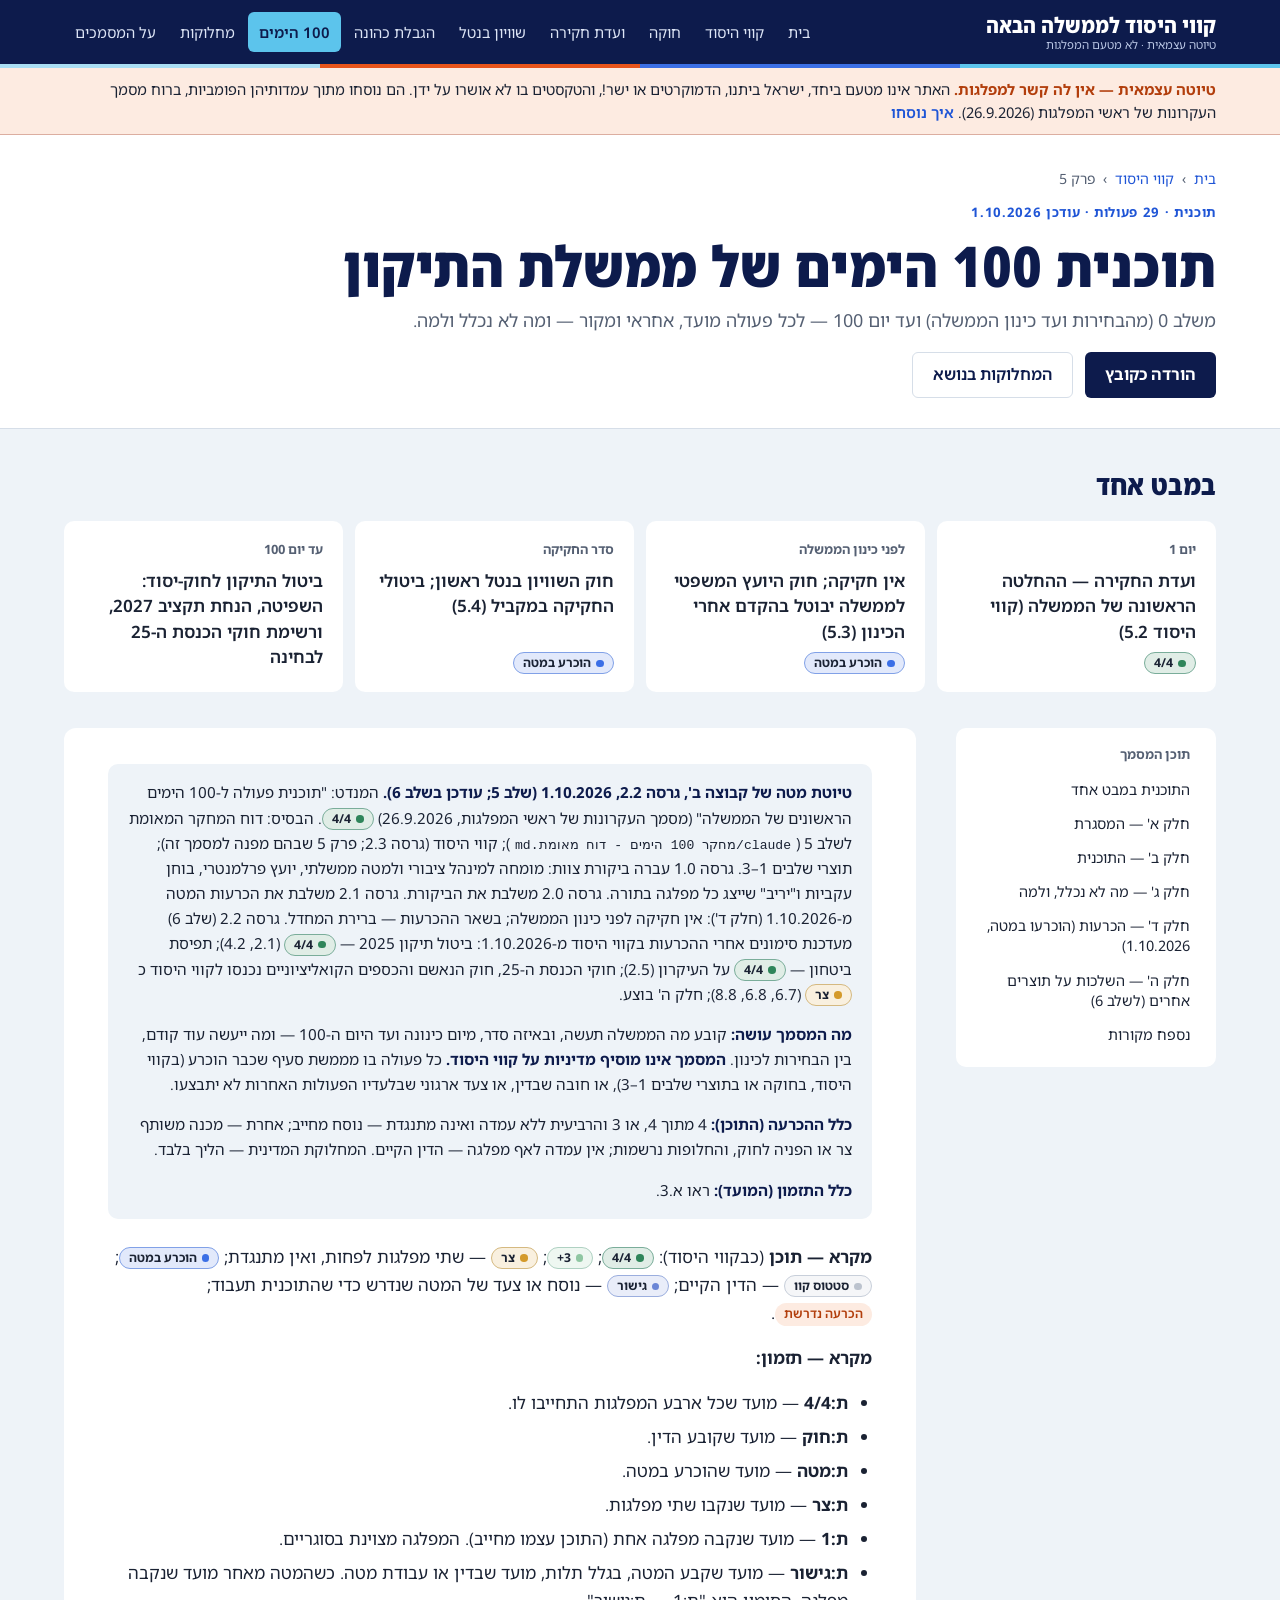
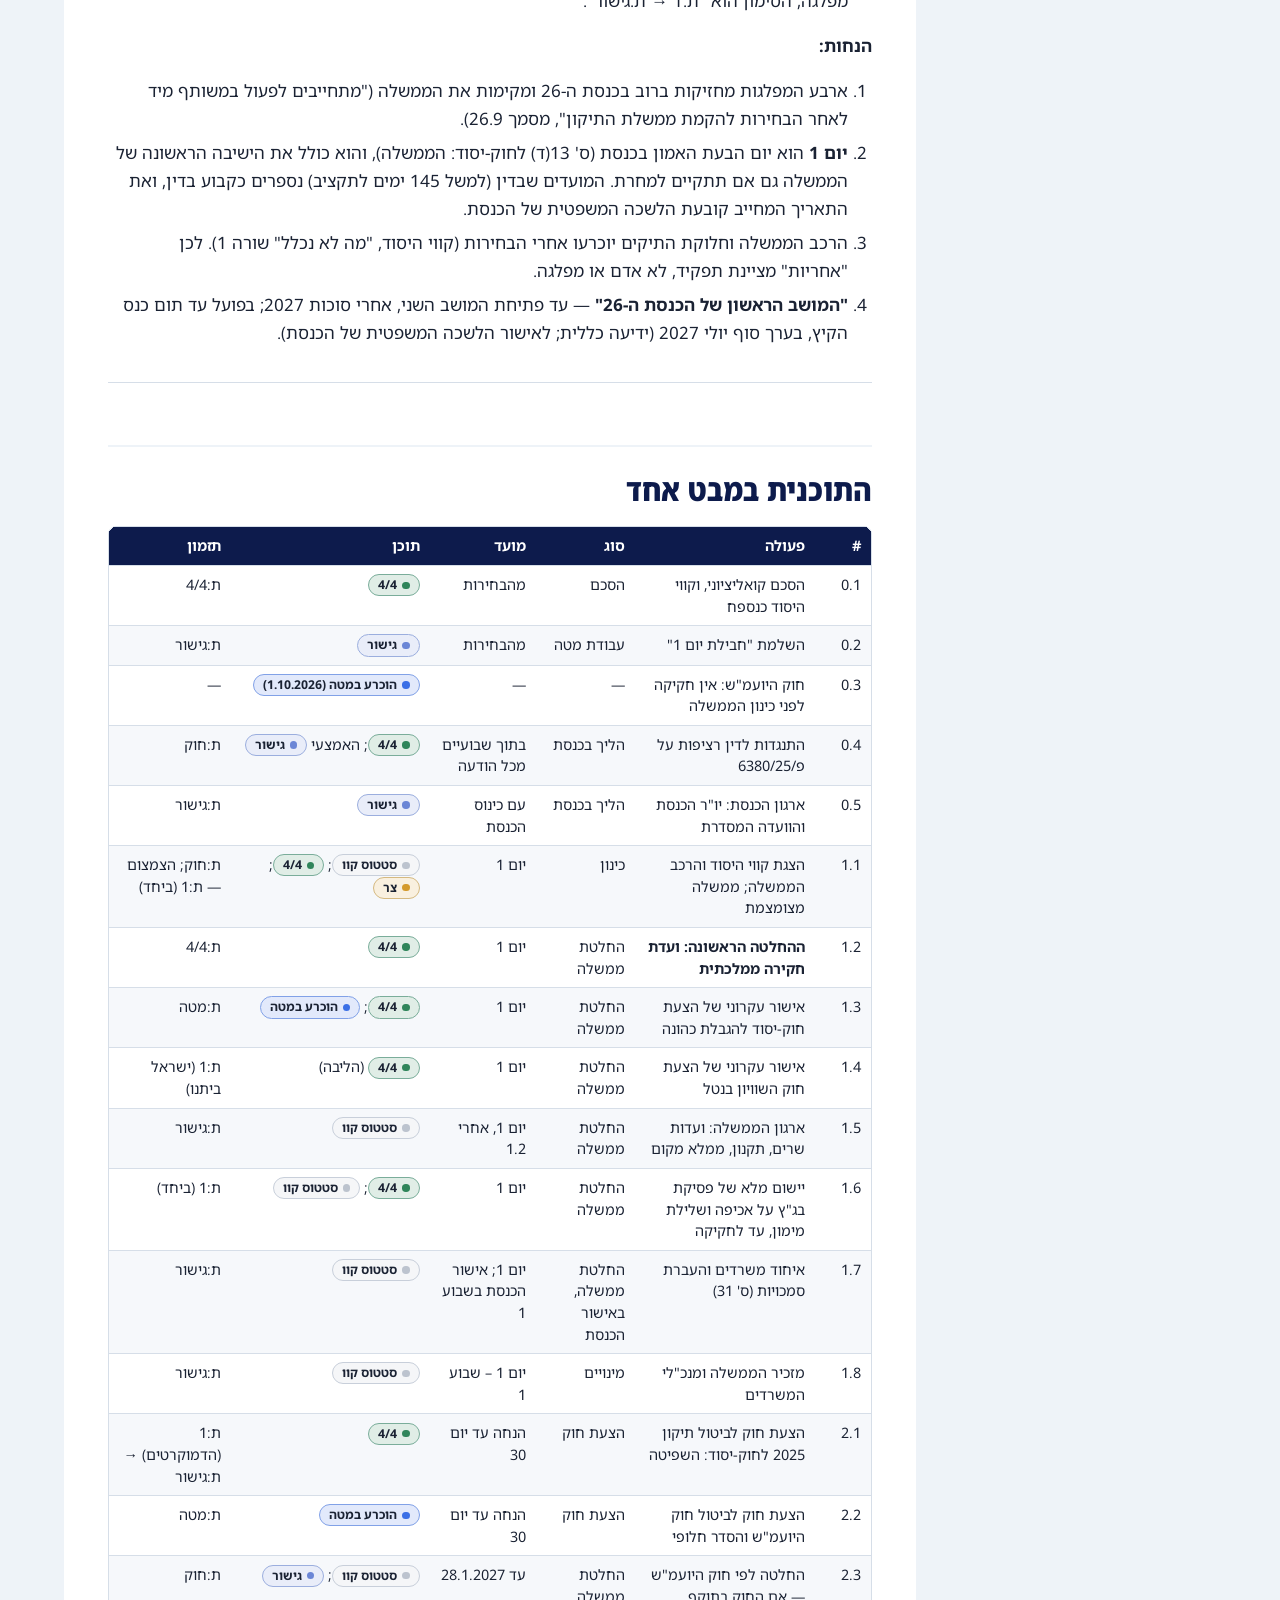
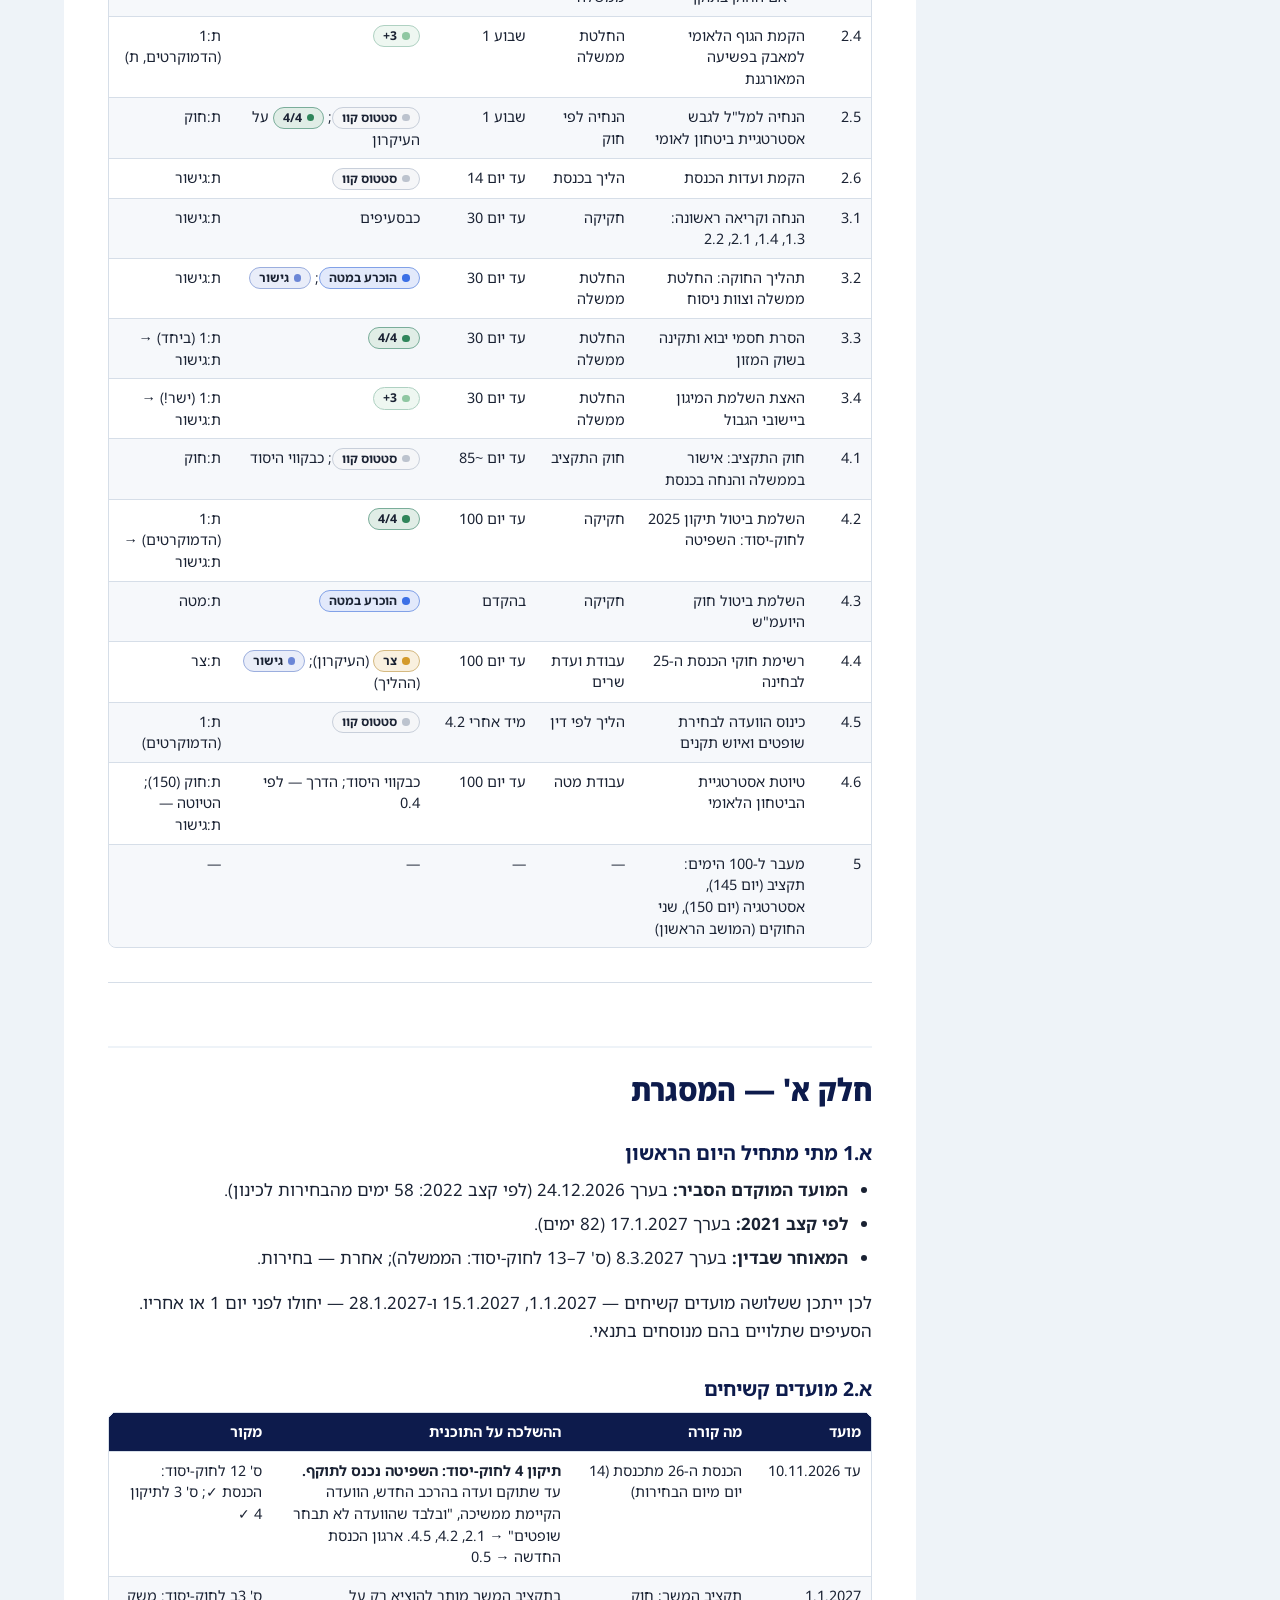
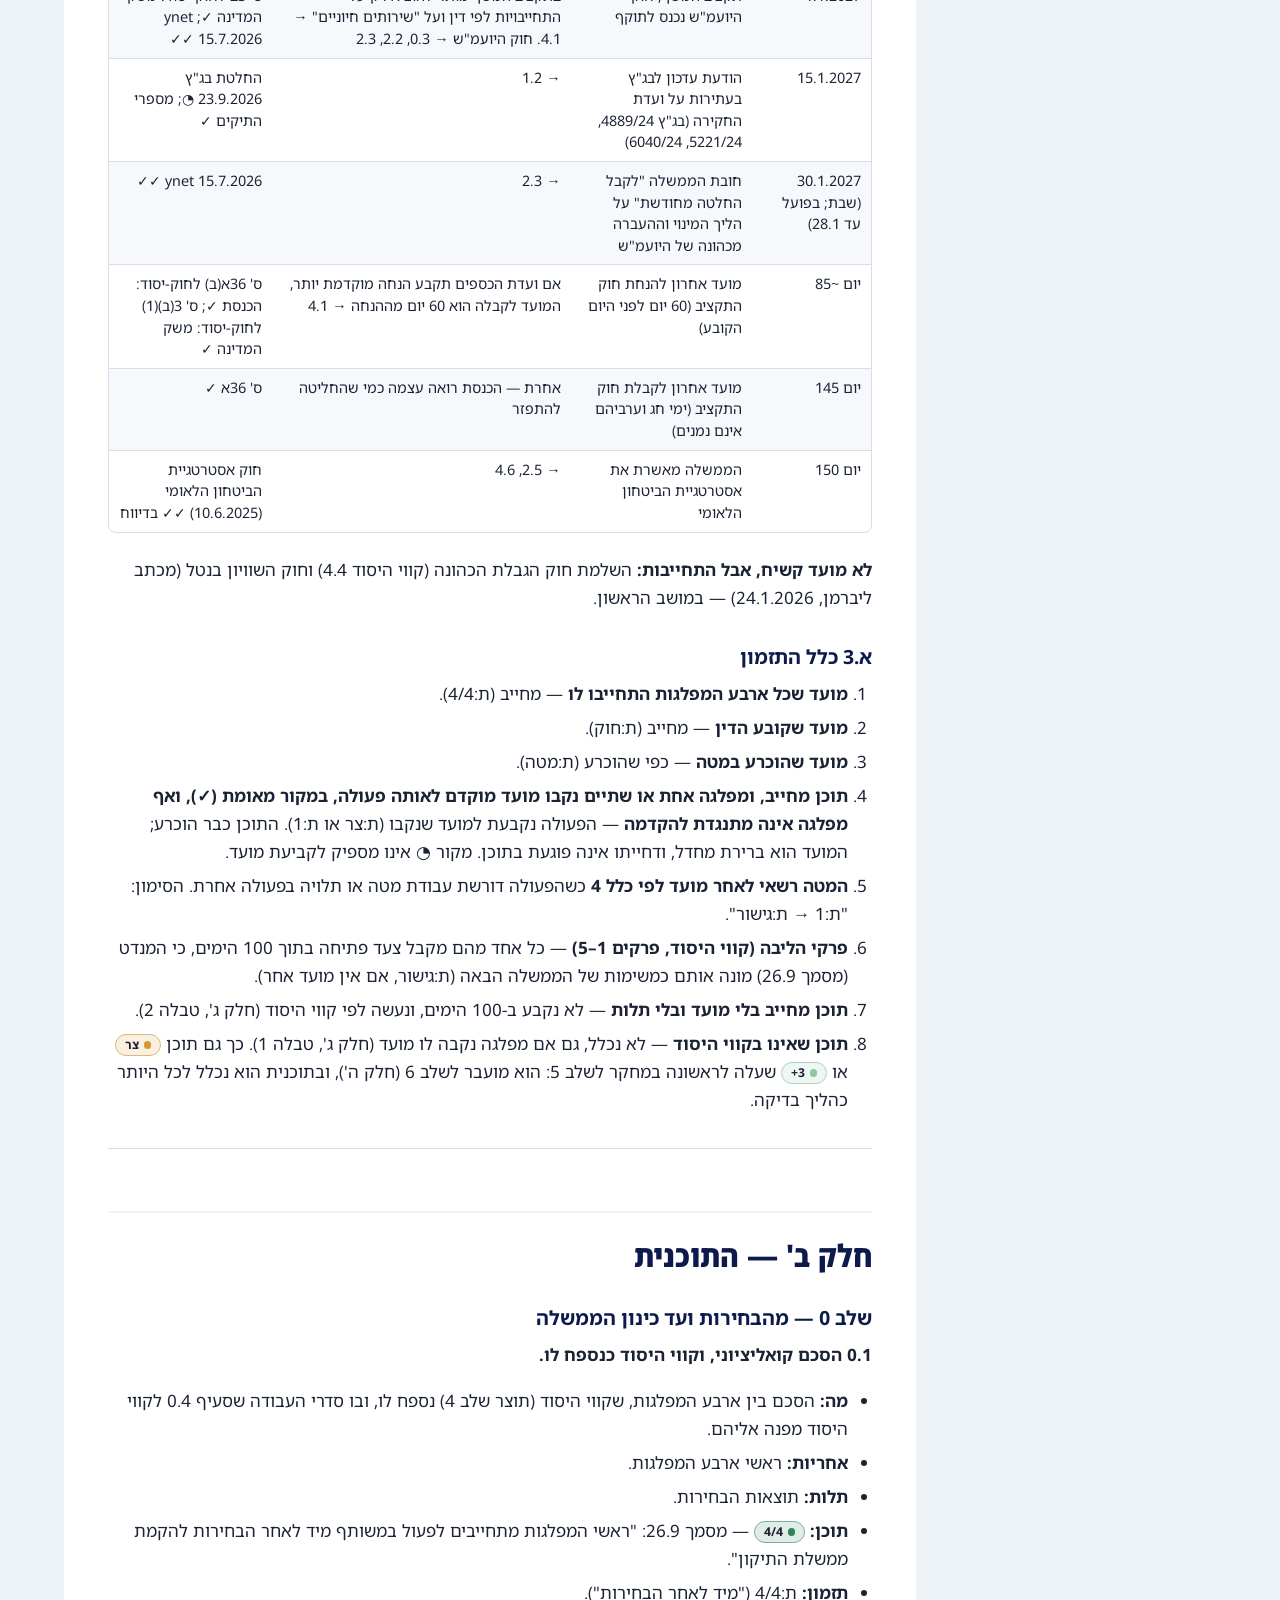
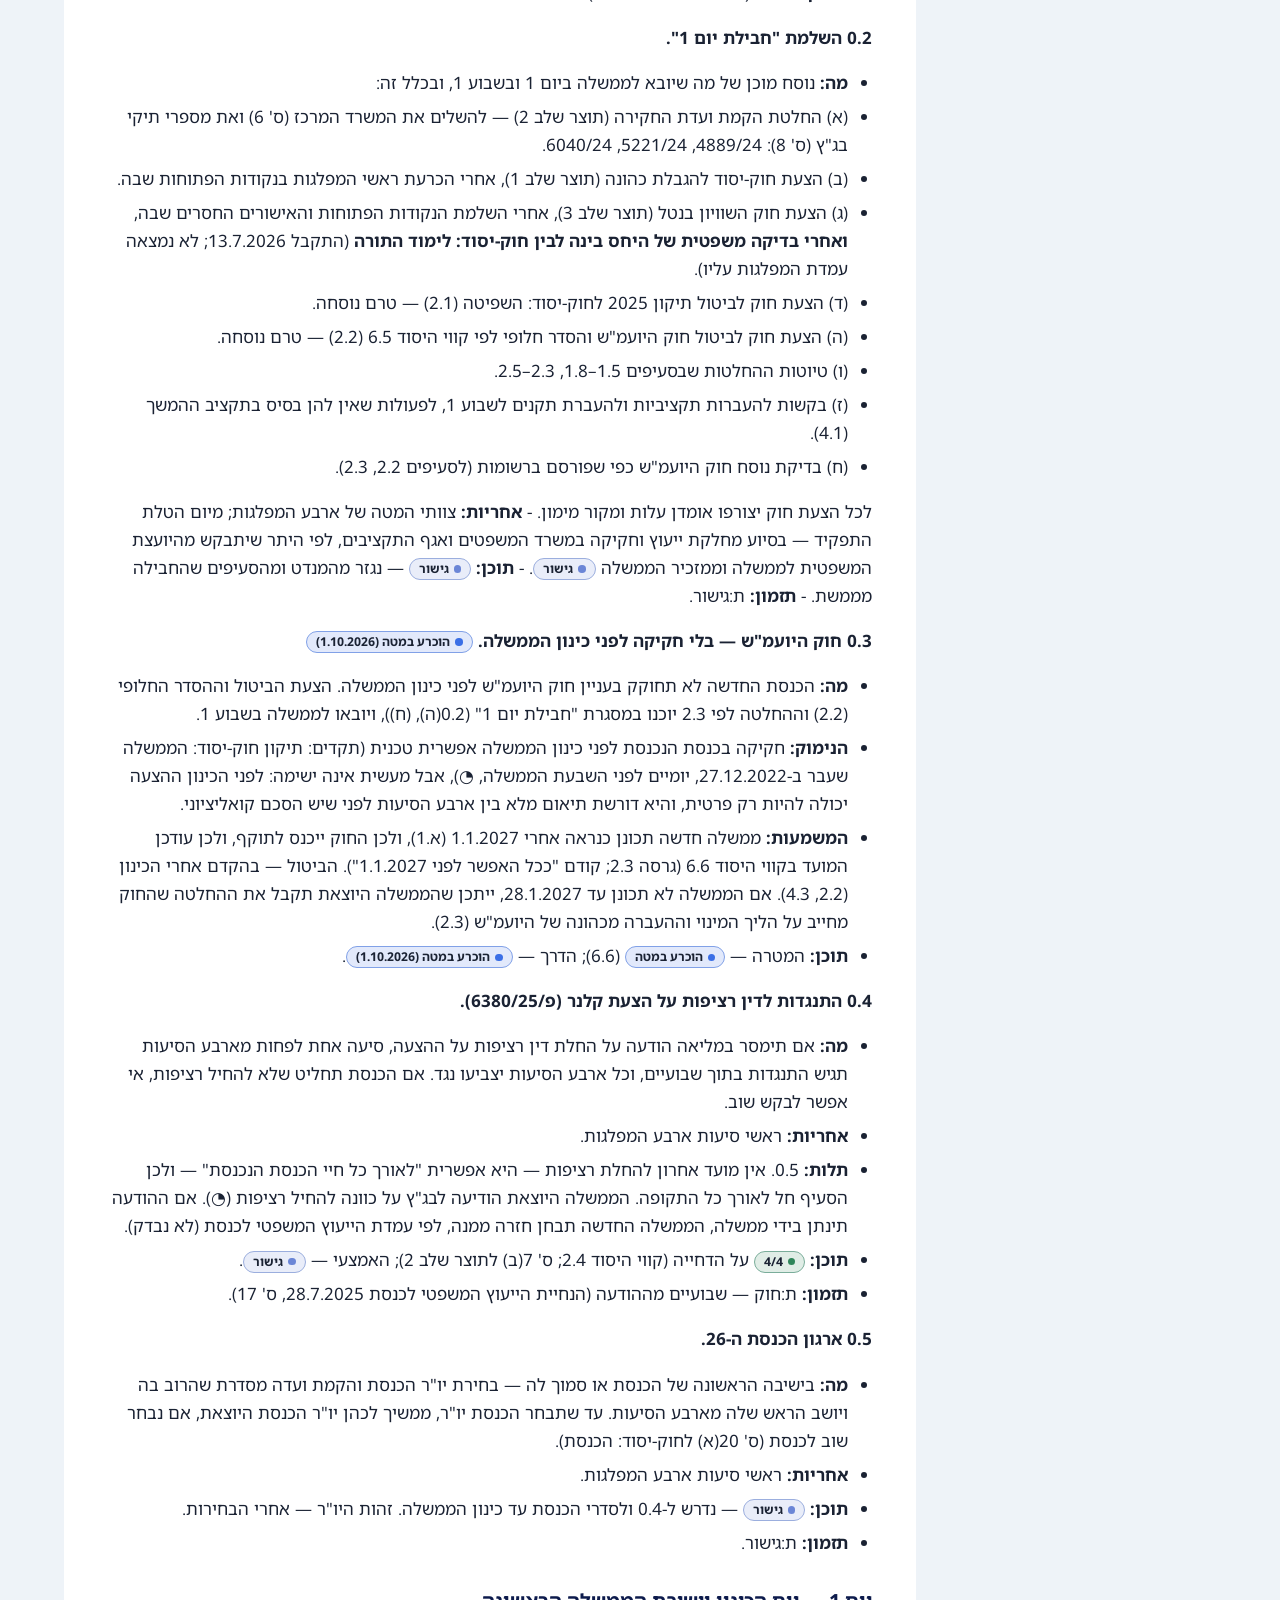
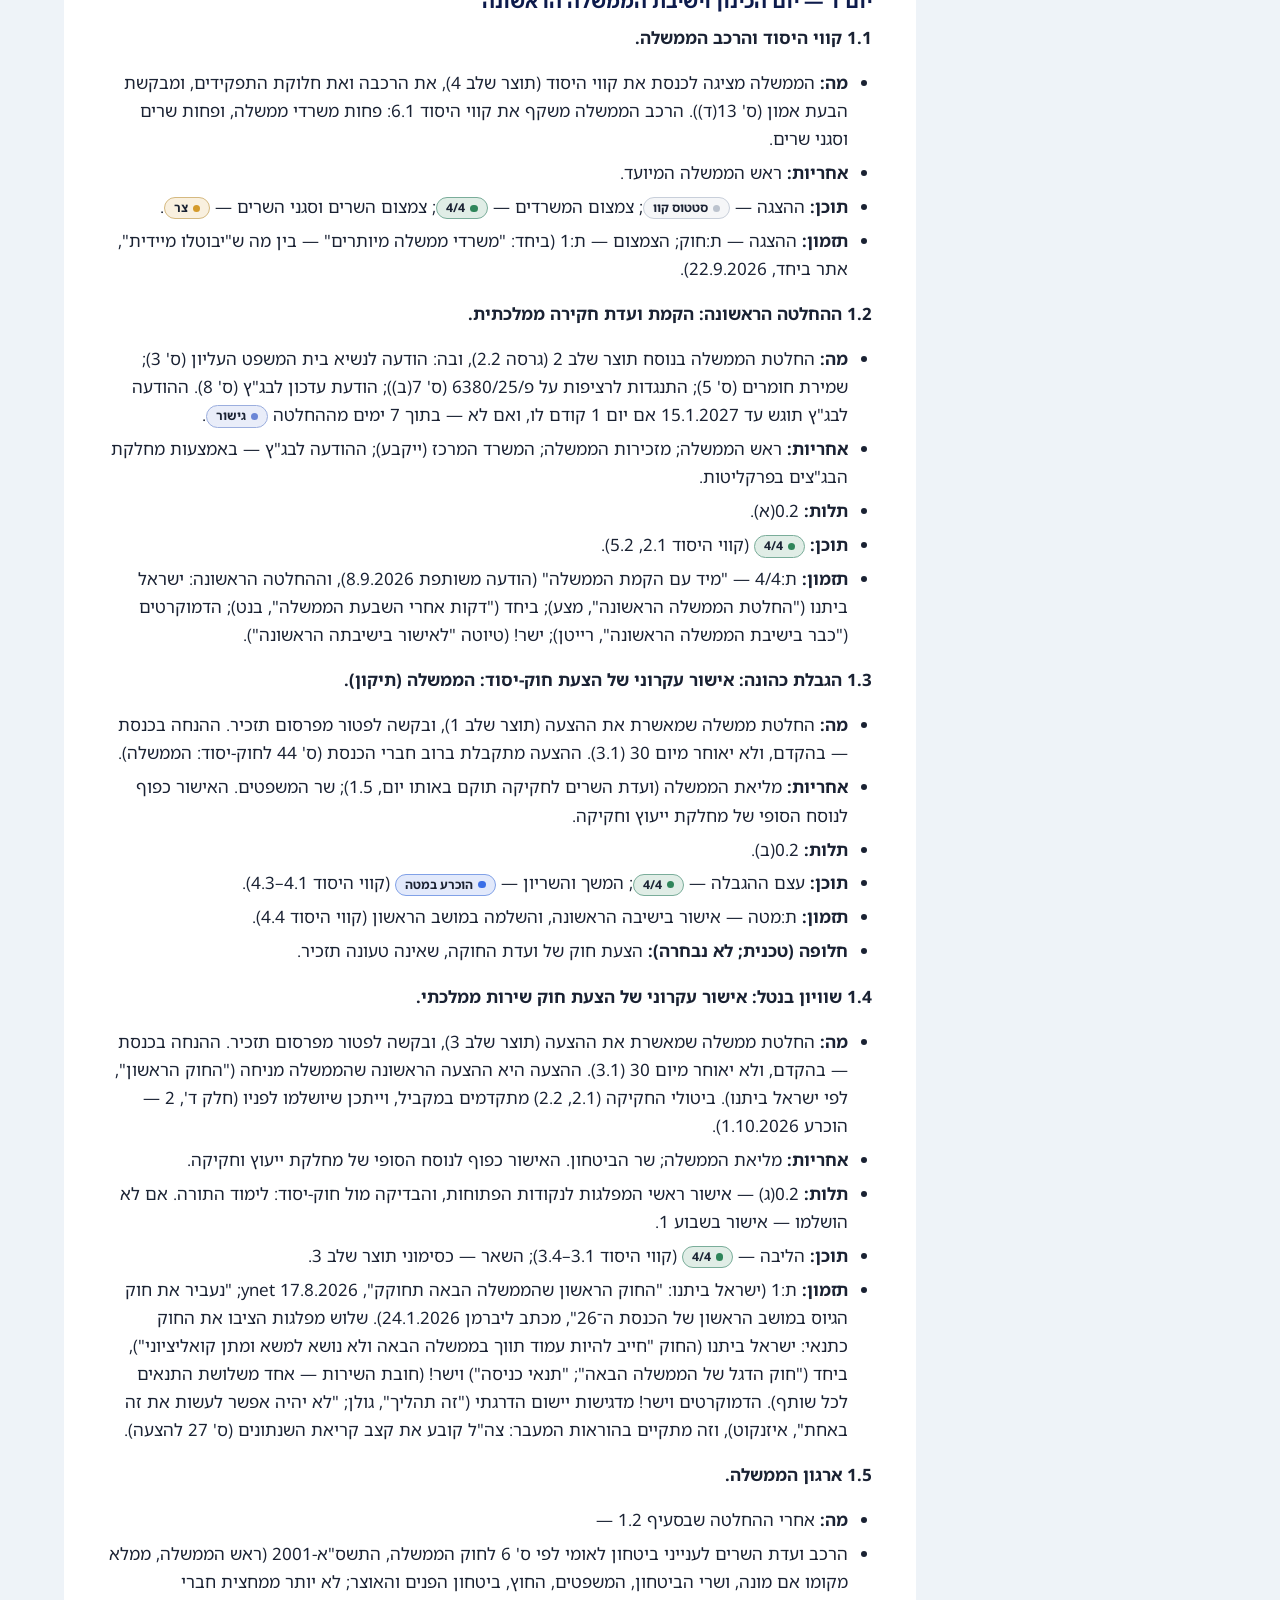
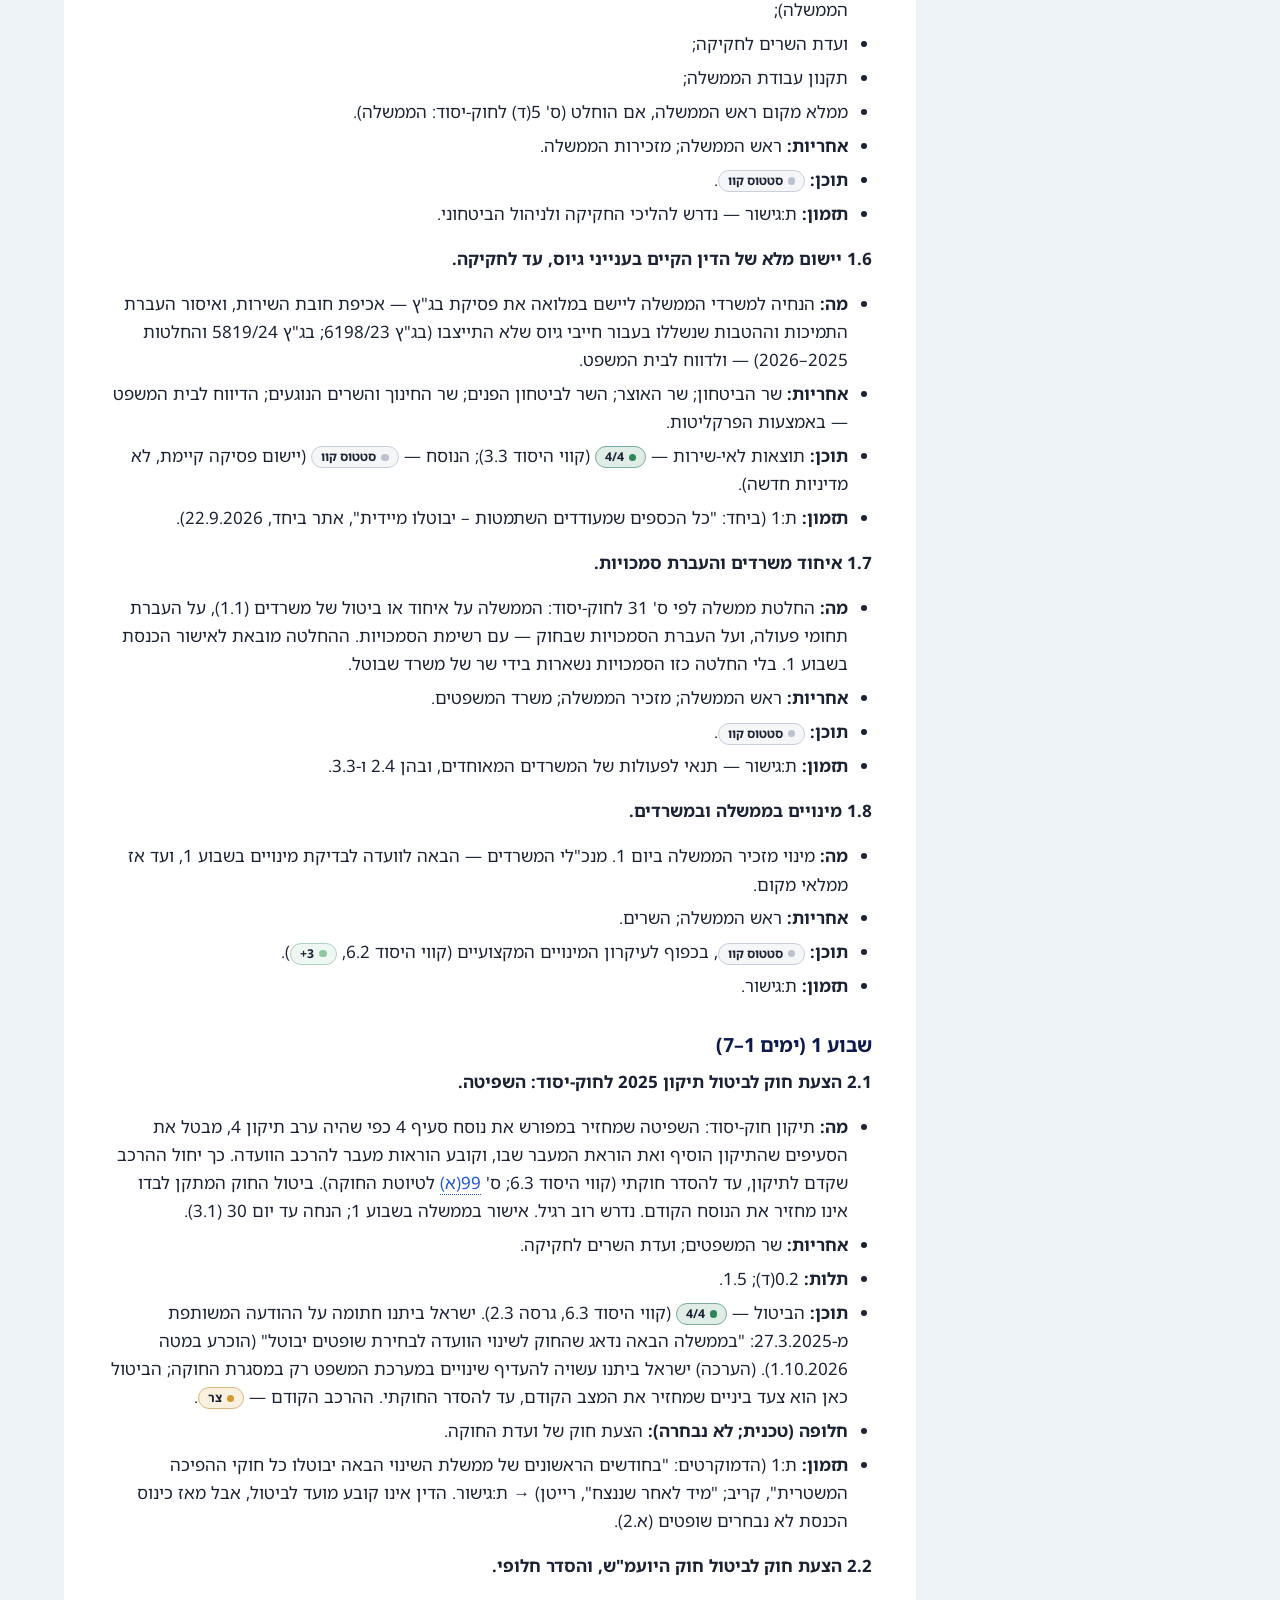
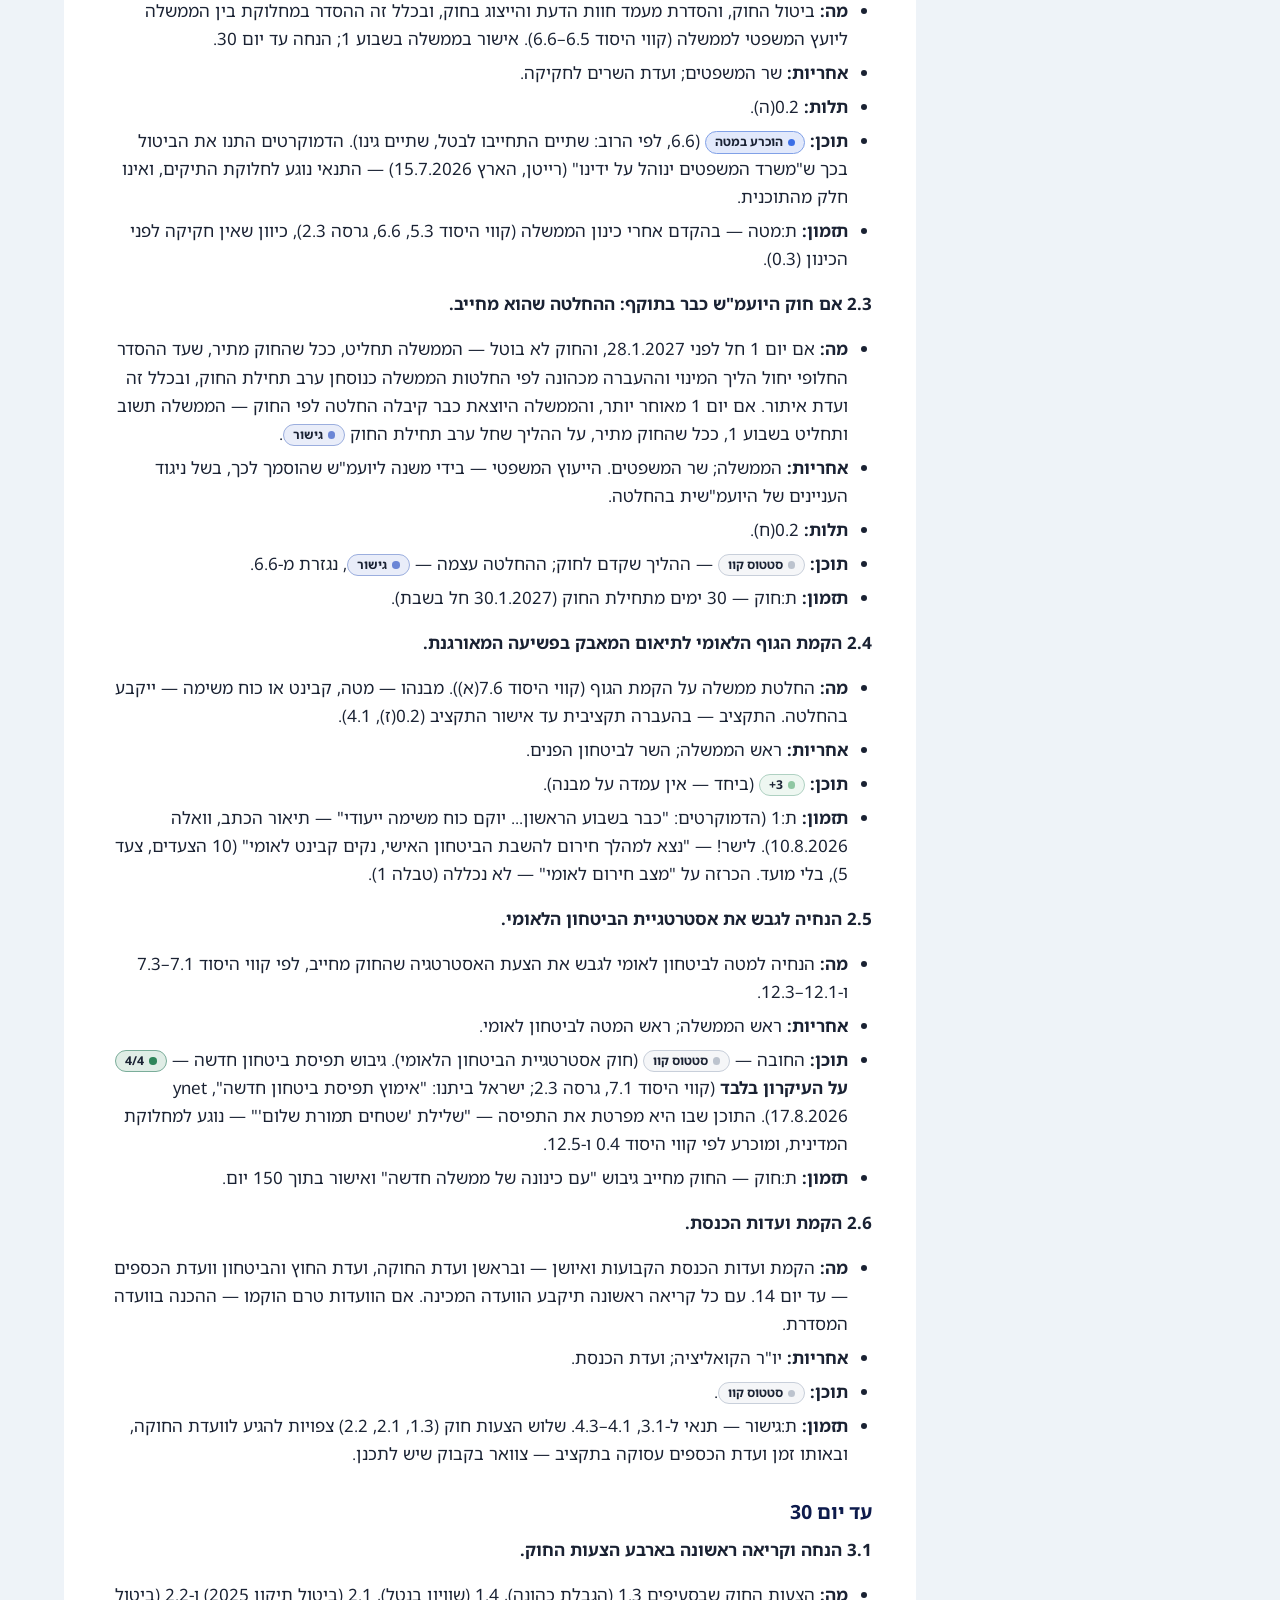
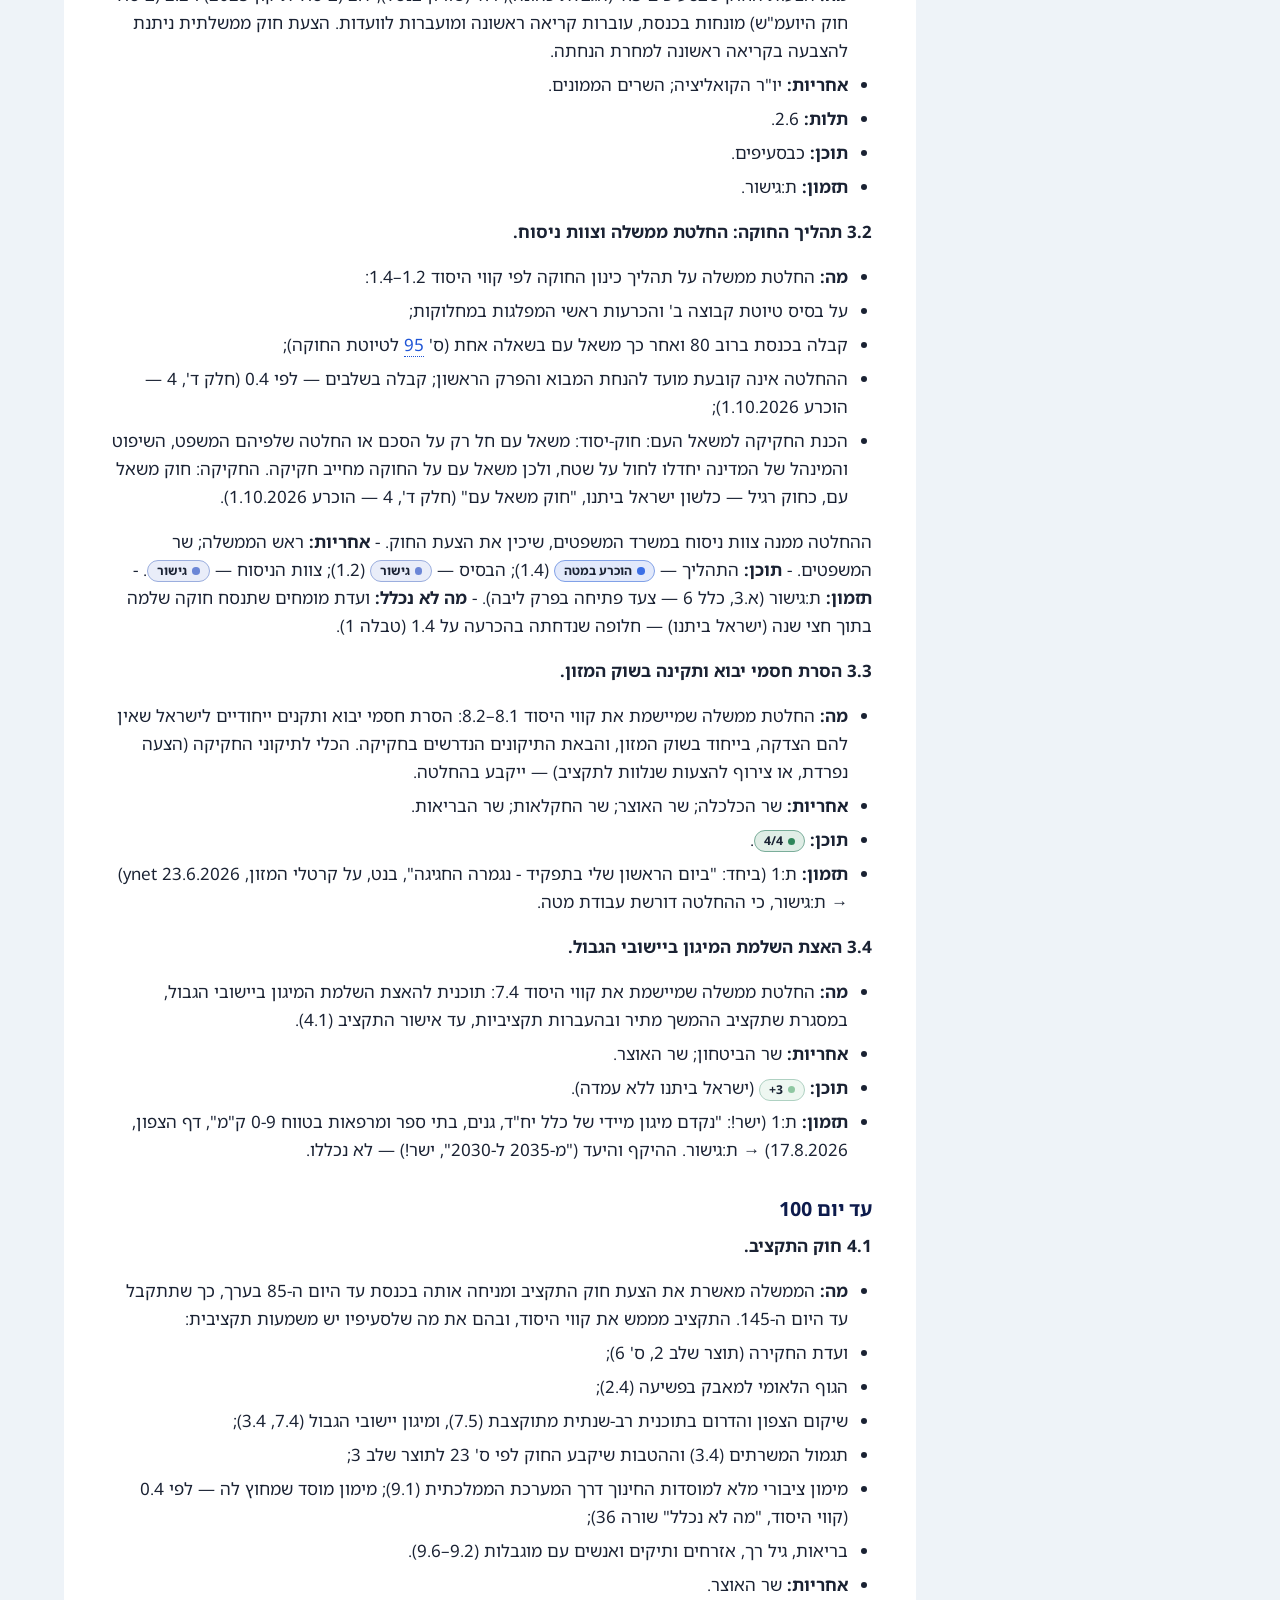
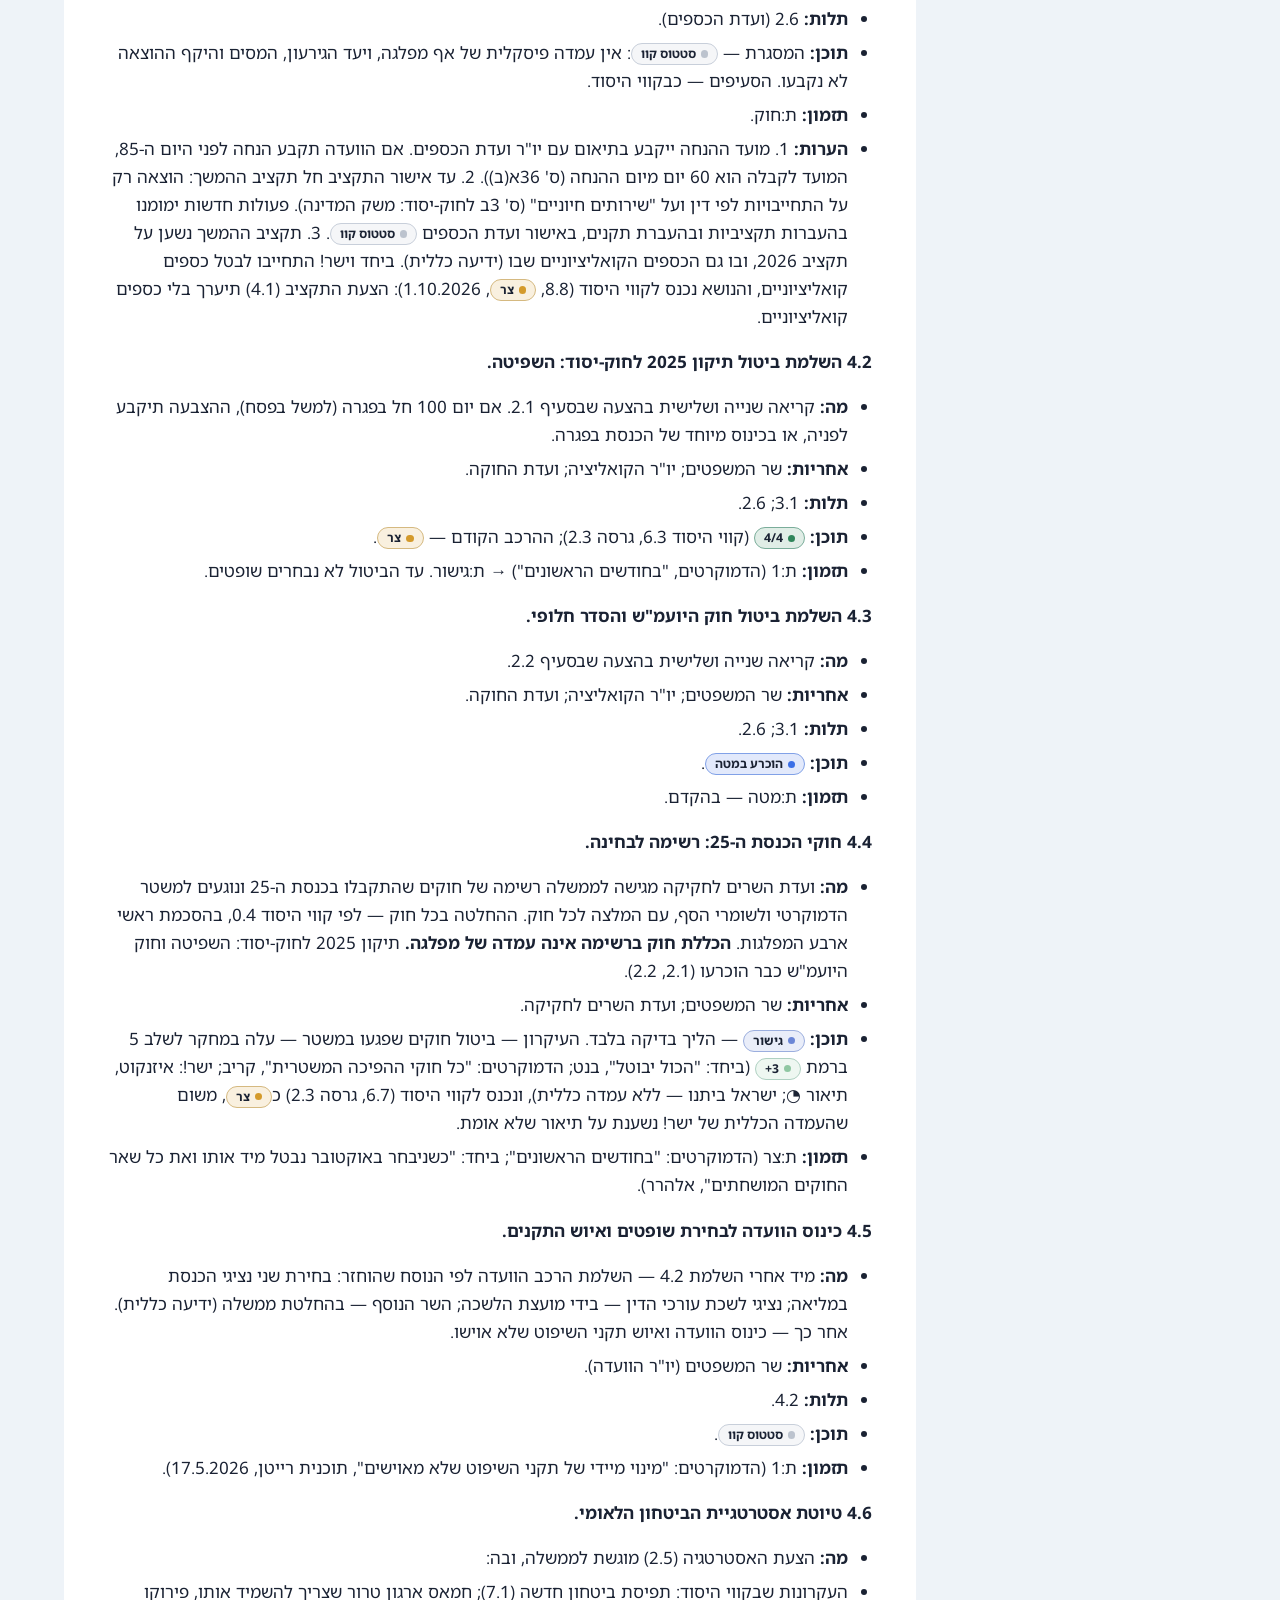
==== commit 430771a0: "הבהרה בולטת: טיוטה עצמאית, אין לה קשר למפלגות - פס הודעה בראש כל עמוד: האתר אינו מטעם ביחד, ישראל בי" ====
--- a/100-days.html
+++ b/100-days.html
@@ -3,12 +3,13 @@
 <head>
 <meta charset="utf-8">
 <meta name="viewport" content="width=device-width, initial-scale=1, viewport-fit=cover">
-<title>תוכנית 100 הימים של ממשלת התיקון</title>
-<meta name="description" content="משלב 0 (מהבחירות ועד כינון הממשלה) ועד יום 100 — לכל פעולה מועד, אחראי ומקור — ומה לא נכלל ולמה.">
+<title>תוכנית 100 הימים של ממשלת התיקון — טיוטה עצמאית</title>
+<meta name="description" content="משלב 0 (מהבחירות ועד כינון הממשלה) ועד יום 100 — לכל פעולה מועד, אחראי ומקור — ומה לא נכלל ולמה. טיוטה עצמאית, לא מטעם המפלגות.">
 <link rel="stylesheet" href="assets/style.css">
 </head>
 <body>
-<header class="topbar"><div class="topbar-inner"><a class="brand" href="index.html"><b>קבוצה ב'</b><span>קווי היסוד לממשלה הבאה</span></a><nav class="nav" aria-label="ניווט ראשי"><a href="index.html">בית</a><a href="guidelines.html">קווי היסוד</a><a href="constitution.html">חוקה</a><a href="inquiry.html">ועדת חקירה</a><a href="equal-burden.html">שוויון בנטל</a><a href="term-limits.html">הגבלת כהונה</a><a href="100-days.html" aria-current="page">100 הימים</a><a href="disputes.html">מחלוקות</a><a href="letter.html">על המסמכים</a></nav></div><div class="stripe" aria-hidden="true"><span></span><span></span><span></span><span></span></div></header>
+<header class="topbar"><div class="topbar-inner"><a class="brand" href="index.html"><b>קווי היסוד לממשלה הבאה</b><span>טיוטה עצמאית · לא מטעם המפלגות</span></a><nav class="nav" aria-label="ניווט ראשי"><a href="index.html">בית</a><a href="guidelines.html">קווי היסוד</a><a href="constitution.html">חוקה</a><a href="inquiry.html">ועדת חקירה</a><a href="equal-burden.html">שוויון בנטל</a><a href="term-limits.html">הגבלת כהונה</a><a href="100-days.html" aria-current="page">100 הימים</a><a href="disputes.html">מחלוקות</a><a href="letter.html">על המסמכים</a></nav></div><div class="stripe" aria-hidden="true"><span></span><span></span><span></span><span></span></div></header>
+<div class="notice" role="note"><div class="wrap"><b>טיוטה עצמאית — אין לה קשר למפלגות.</b> האתר אינו מטעם ביחד, ישראל ביתנו, הדמוקרטים או ישר!, והטקסטים בו לא אושרו על ידן. הם נוסחו מתוך עמדותיהן הפומביות, ברוח מסמך העקרונות של ראשי המפלגות (26.9.2026). <a href="letter.html">איך נוסחו</a></div></div>
 <section class="page-head"><div class="wrap"><nav class="crumbs" aria-label="מיקום באתר"><a href="index.html">בית</a><span aria-hidden="true">›</span><a href="guidelines.html">קווי היסוד</a><span aria-hidden="true">›</span><span>פרק 5</span></nav><span class="kicker">תוכנית · 29 פעולות · עודכן 1.10.2026</span><h1>תוכנית 100 הימים של ממשלת התיקון</h1><p class="lede">משלב 0 (מהבחירות ועד כינון הממשלה) ועד יום 100 — לכל פעולה מועד, אחראי ומקור — ומה לא נכלל ולמה.</p><div class="actions no-print"><a class="btn btn-ink" href="pdf/תוכנית-100-הימים.pdf" download>הורדה כקובץ</a><a class="btn btn-outline" href="disputes.html#d-60">המחלוקות בנושא</a></div></div></section><main class="wrap page-main"><section class="glance" aria-labelledby="glance-h"><h2 id="glance-h">במבט אחד</h2><div class="tiles"><div class="tile"><span class="tile-label">יום 1</span><span class="tile-value">ועדת החקירה — ההחלטה הראשונה של הממשלה (קווי היסוד 5.2)</span><span class="tag lvl-all4"><span class="dot" aria-hidden="true"></span>4/4</span></div><div class="tile"><span class="tile-label">לפני כינון הממשלה</span><span class="tile-value">אין חקיקה; חוק היועץ המשפטי לממשלה יבוטל בהקדם אחרי הכינון (5.3)</span><span class="tag lvl-decided"><span class="dot" aria-hidden="true"></span>הוכרע במטה</span></div><div class="tile"><span class="tile-label">סדר החקיקה</span><span class="tile-value">חוק השוויון בנטל ראשון; ביטולי החקיקה במקביל (5.4)</span><span class="tag lvl-decided"><span class="dot" aria-hidden="true"></span>הוכרע במטה</span></div><div class="tile"><span class="tile-label">עד יום 100</span><span class="tile-value">ביטול התיקון לחוק-יסוד: השפיטה, הנחת תקציב 2027, ורשימת חוקי הכנסת ה-25 לבחינה</span></div></div></section><div class="doc-layout"><nav class="rail" aria-label="תוכן המסמך"><h2>תוכן המסמך</h2><ol><li><a href="#d-1">התוכנית במבט אחד</a></li><li><a href="#d-2">חלק א' — המסגרת</a></li><li><a href="#d-6">חלק ב' — התוכנית</a></li><li><a href="#d-13">חלק ג' — מה לא נכלל, ולמה</a></li><li><a href="#d-16">חלק ד' — הכרעות (הוכרעו במטה, 1.10.2026)</a></li><li><a href="#d-17">חלק ה' — השלכות על תוצרים אחרים (לשלב 6)</a></li><li><a href="#d-18">נספח מקורות</a></li></ol></nav><article class="doc"><details class="toc no-print"><summary>תוכן העניינים</summary><ol><li><a href="#d-1">התוכנית במבט אחד</a></li><li><a href="#d-2">חלק א' — המסגרת</a></li><li><a href="#d-6">חלק ב' — התוכנית</a></li><li><a href="#d-13">חלק ג' — מה לא נכלל, ולמה</a></li><li><a href="#d-16">חלק ד' — הכרעות (הוכרעו במטה, 1.10.2026)</a></li><li><a href="#d-17">חלק ה' — השלכות על תוצרים אחרים (לשלב 6)</a></li><li><a href="#d-18">נספח מקורות</a></li></ol></details><blockquote>
 <p><strong>טיוטת מטה של קבוצה ב', גרסה 2.2, 1.10.2026 (שלב 5; עודכן בשלב 6).</strong> המנדט: "תוכנית פעולה ל-100 הימים הראשונים של הממשלה" (מסמך העקרונות של ראשי המפלגות, 26.9.2026) <span class="tag lvl-all4"><span class="dot" aria-hidden="true"></span>4/4</span>. הבסיס: דוח המחקר המאומת לשלב 5 (<code>claude/מחקר 100 הימים - דוח מאומת.md</code>); קווי היסוד (גרסה 2.3; פרק 5 שבהם מפנה למסמך זה); תוצרי שלבים 1–3. גרסה 1.0 עברה ביקורת צוות: מומחה למינהל ציבורי ולמטה ממשלתי, יועץ פרלמנטרי, בוחן עקביות ו"יריב" שייצג כל מפלגה בתורה. גרסה 2.0 משלבת את הביקורת. גרסה 2.1 משלבת את הכרעות המטה מ-1.10.2026 (חלק ד'): אין חקיקה לפני כינון הממשלה; בשאר ההכרעות — ברירת המחדל. גרסה 2.2 (שלב 6) מעדכנת סימונים אחרי ההכרעות בקווי היסוד מ-1.10.2026: ביטול תיקון 2025 — <span class="tag lvl-all4"><span class="dot" aria-hidden="true"></span>4/4</span> (2.1, 4.2); תפיסת ביטחון — <span class="tag lvl-all4"><span class="dot" aria-hidden="true"></span>4/4</span> על העיקרון (2.5); חוקי הכנסת ה-25, חוק הנאשם והכספים הקואליציוניים נכנסו לקווי היסוד כ<span class="tag lvl-narrow"><span class="dot" aria-hidden="true"></span>צר</span> (6.7, 6.8, 8.8); חלק ה' בוצע.</p>
 <p><strong>מה המסמך עושה:</strong> קובע מה הממשלה תעשה, ובאיזה סדר, מיום כינונה ועד היום ה-100 — ומה ייעשה עוד קודם, בין הבחירות לכינון. <strong>המסמך אינו מוסיף מדיניות על קווי היסוד.</strong> כל פעולה בו מממשת סעיף שכבר הוכרע (בקווי היסוד, בחוקה או בתוצרי שלבים 1–3), או חובה שבדין, או צעד ארגוני שבלעדיו הפעולות האחרות לא יתבצעו.</p>
@@ -1134,6 +1135,6 @@
 </tr>
 </tbody>
 </table></div></article></div><nav class="chapter-nav no-print" aria-label="פרקים סמוכים"><a class="prev" href="term-limits.html"><span>→ הקודם · פרק 4</span><b>הגבלת כהונה</b></a><a class="next" href="disputes.html"><span>לכל התוצרים ←</span><b>מחלוקות וחלופות</b></a></nav></main>
-<footer class="site-footer"><div class="wrap"><b>קבוצה ב' · טיוטות לדיון, 1.10.2026</b><p>נוסחו מתוך המצעים, העקרונות וההצהרות הפומביות של ביחד, ישראל ביתנו, הדמוקרטים וישר!, ברוח מסמך העקרונות של ראשי המפלגות מיום 26.9.2026. אינן נוסח סופי ואינן מחייבות את המפלגות. הערות ותיקונים — דרך <a href="https://github.com/yahalevy/israel-constitution-tikkun-and-tikva-parties">מאגר הקוד הפתוח</a>.</p></div></footer>
+<footer class="site-footer"><div class="wrap"><b>טיוטה עצמאית לדיון · 1.10.2026</b><p>אין לאתר קשר למפלגות: הוא אינו מטעם ביחד, ישראל ביתנו, הדמוקרטים או ישר!, ולא אושר על ידן. הטקסטים נוסחו מתוך המצעים, העקרונות וההצהרות הפומביות שלהן, ברוח מסמך העקרונות של ראשי המפלגות מיום 26.9.2026. הם אינם נוסח סופי ואינם מחייבים את המפלגות. הערות ותיקונים — דרך <a href="https://github.com/yahalevy/tikkun-tikva-group-b">מאגר הקוד הפתוח</a>.</p></div></footer>
 </body>
 </html>
--- a/assets/style.css
+++ b/assets/style.css
@@ -89,6 +89,11 @@
 .stripe span:nth-child(1) { background: var(--sky); } .stripe span:nth-child(2) { background: var(--royal); }
 .stripe span:nth-child(3) { background: var(--signal); } .stripe span:nth-child(4) { background: var(--sky-2); }
 .hero .stripe { height: 8px; gap: 6px; }
+
+/* independence notice, on every page */
+.notice { background: var(--signal-soft); color: var(--fg); border-bottom: 1px solid color-mix(in srgb, var(--signal) 35%, var(--line)); font-size: 0.92rem; line-height: 1.55; padding-block: 10px; }
+.notice b { color: var(--signal-text); font-weight: 700; }
+.notice a { font-weight: 600; white-space: nowrap; }
 
 /* ---------- buttons ---------- */
 .actions { display: flex; gap: 12px; flex-wrap: wrap; }
@@ -312,6 +317,8 @@
 @media print {
   body { background: #fff; color: #000; font-size: 11pt; }
   .topbar, .rail, details.toc, .site-footer, .no-print, .lvl-pill, .src, .toast, .chapter-nav { display: none !important; }
+  .notice { background: none; border: 1px solid #999; padding: 6pt 8pt; margin-bottom: 10pt; }
+  .notice a { display: none; }
   .page-head { border: 0; padding: 0 0 8pt; }
   .page-head .wrap, .page-main { padding: 0; }
   .doc-layout { display: block; }
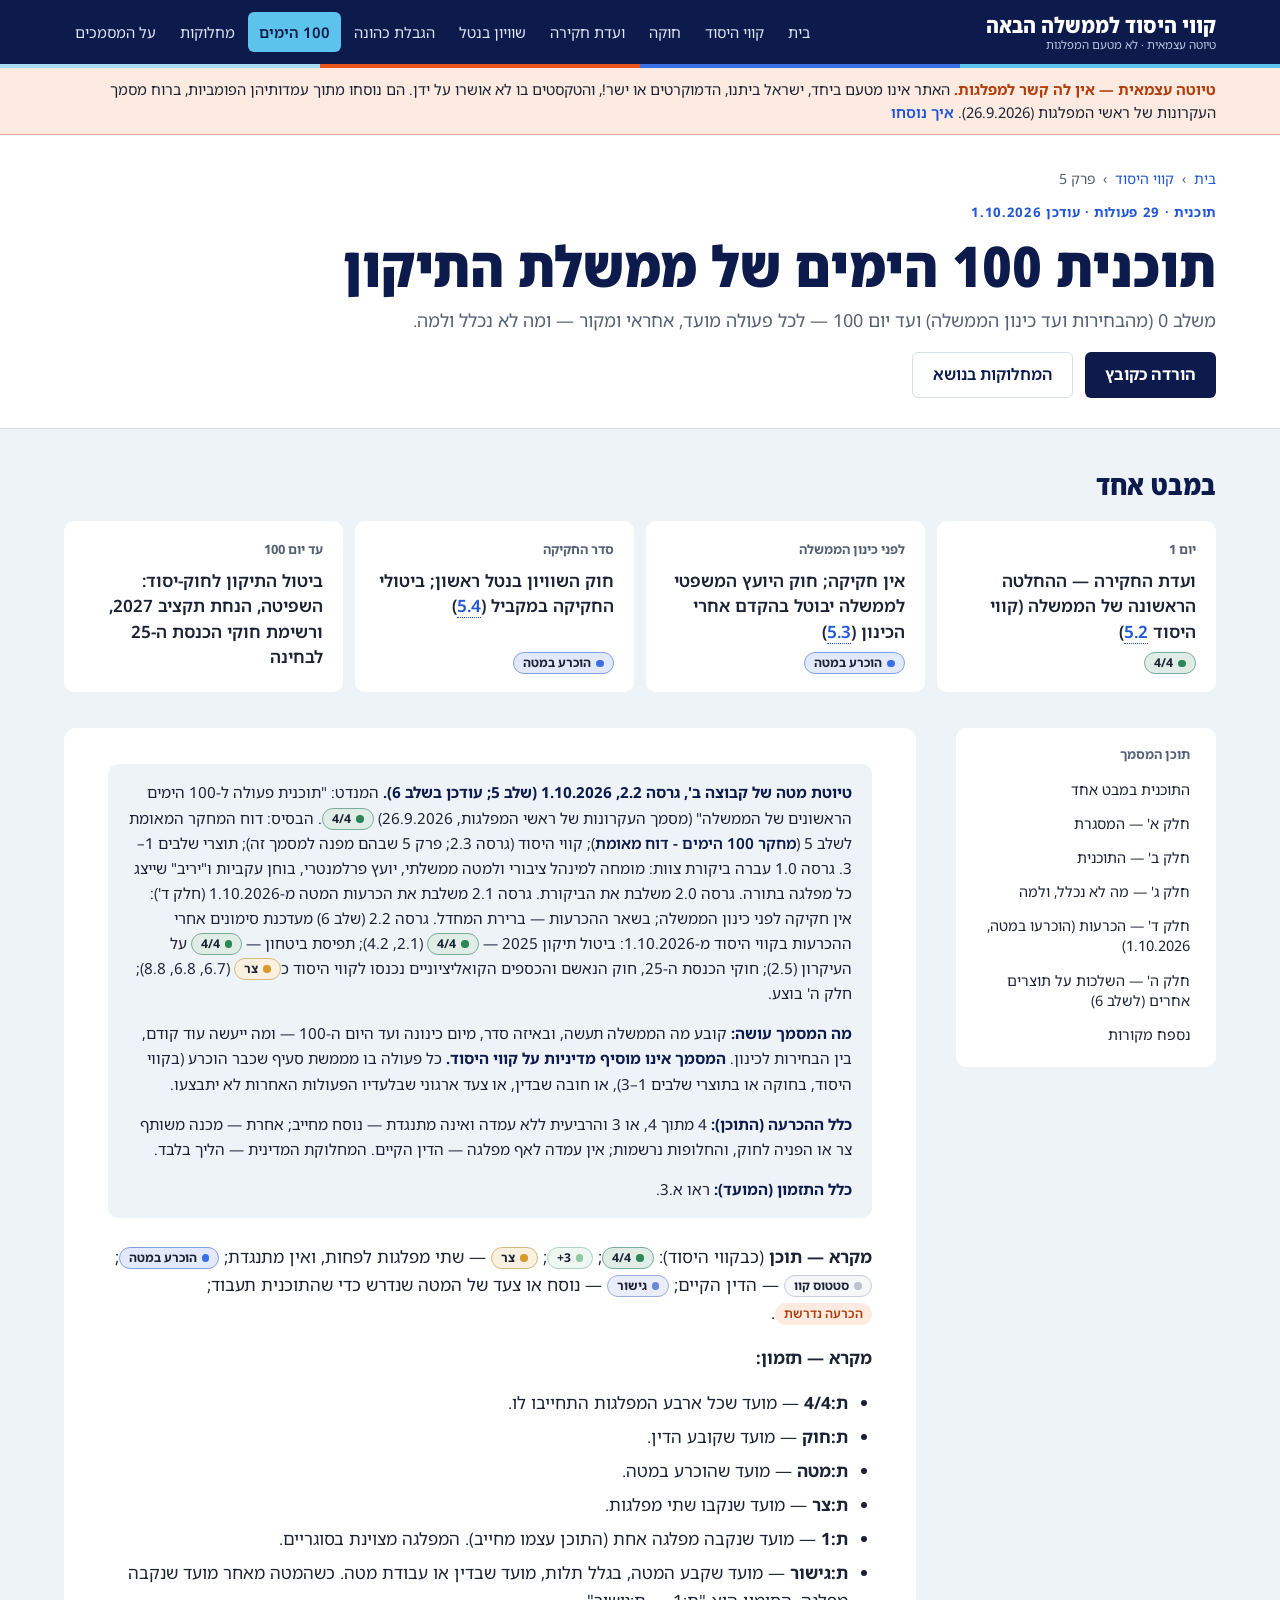
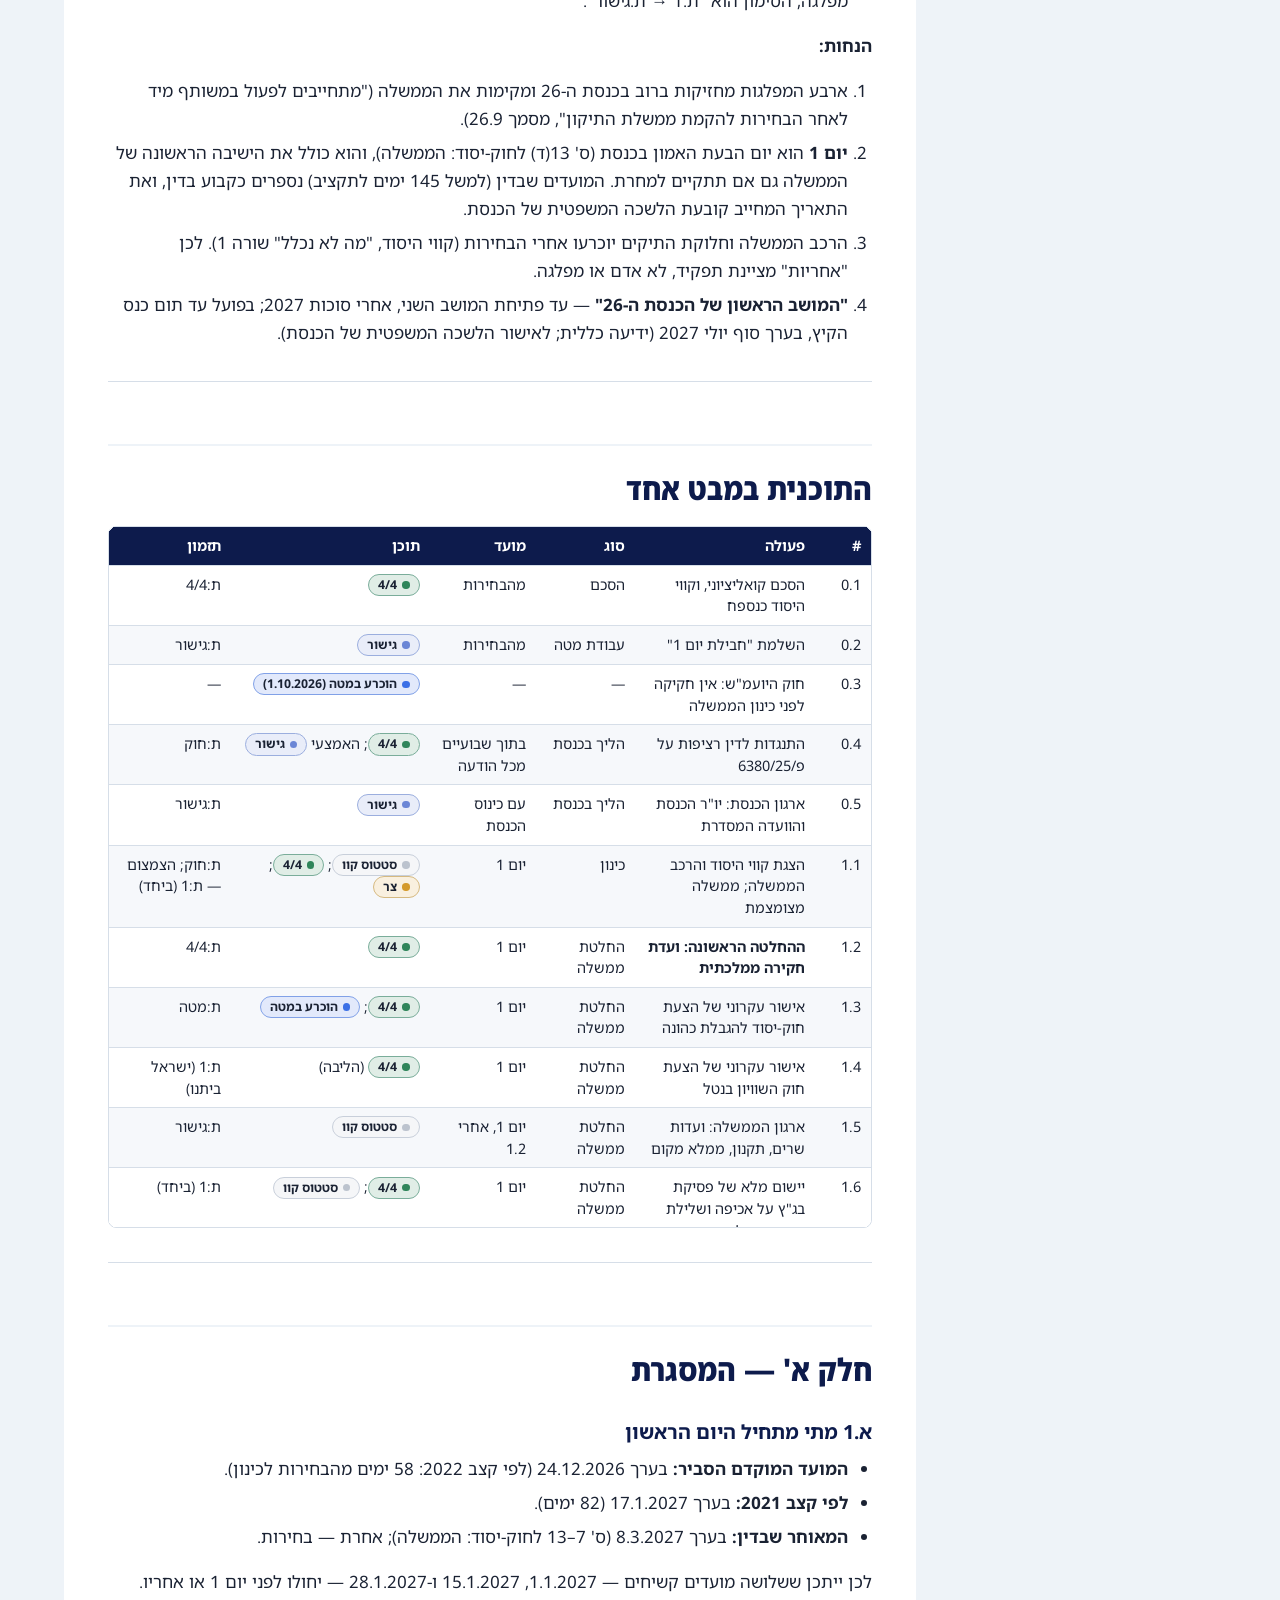
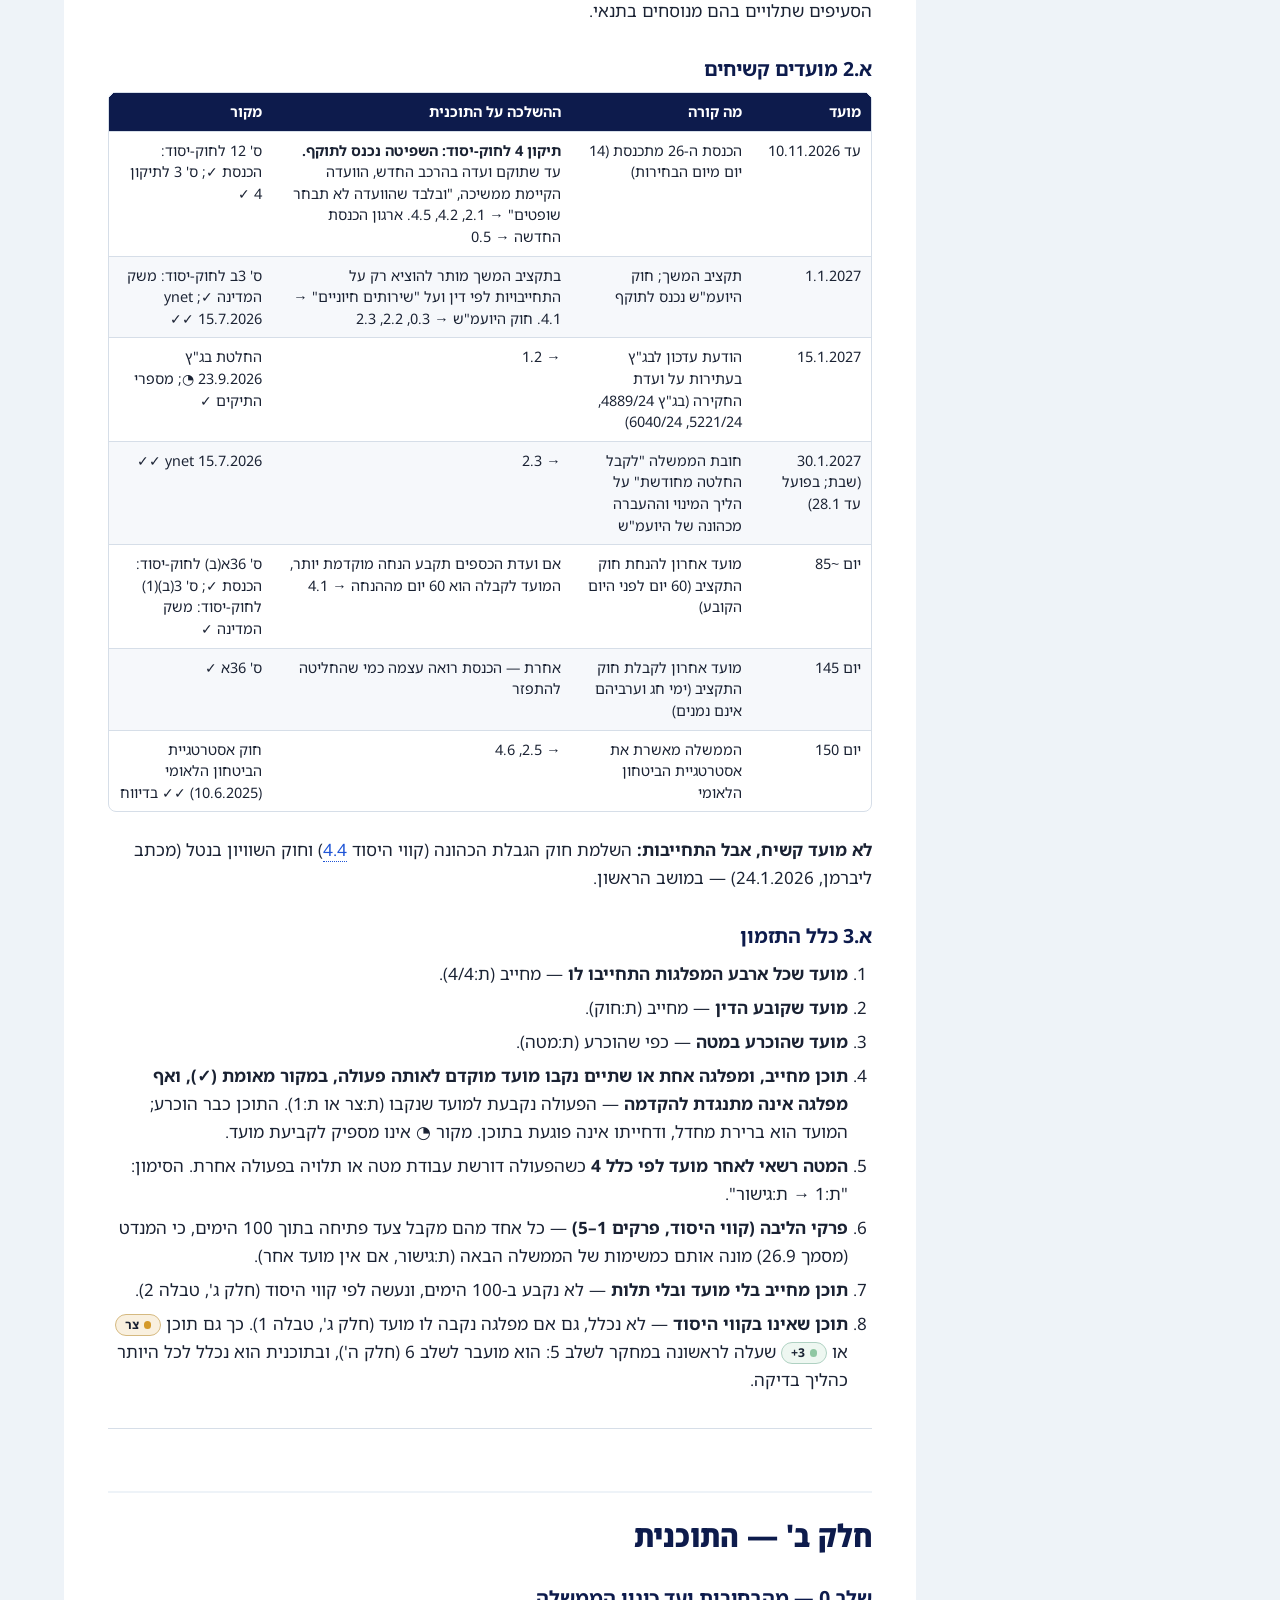
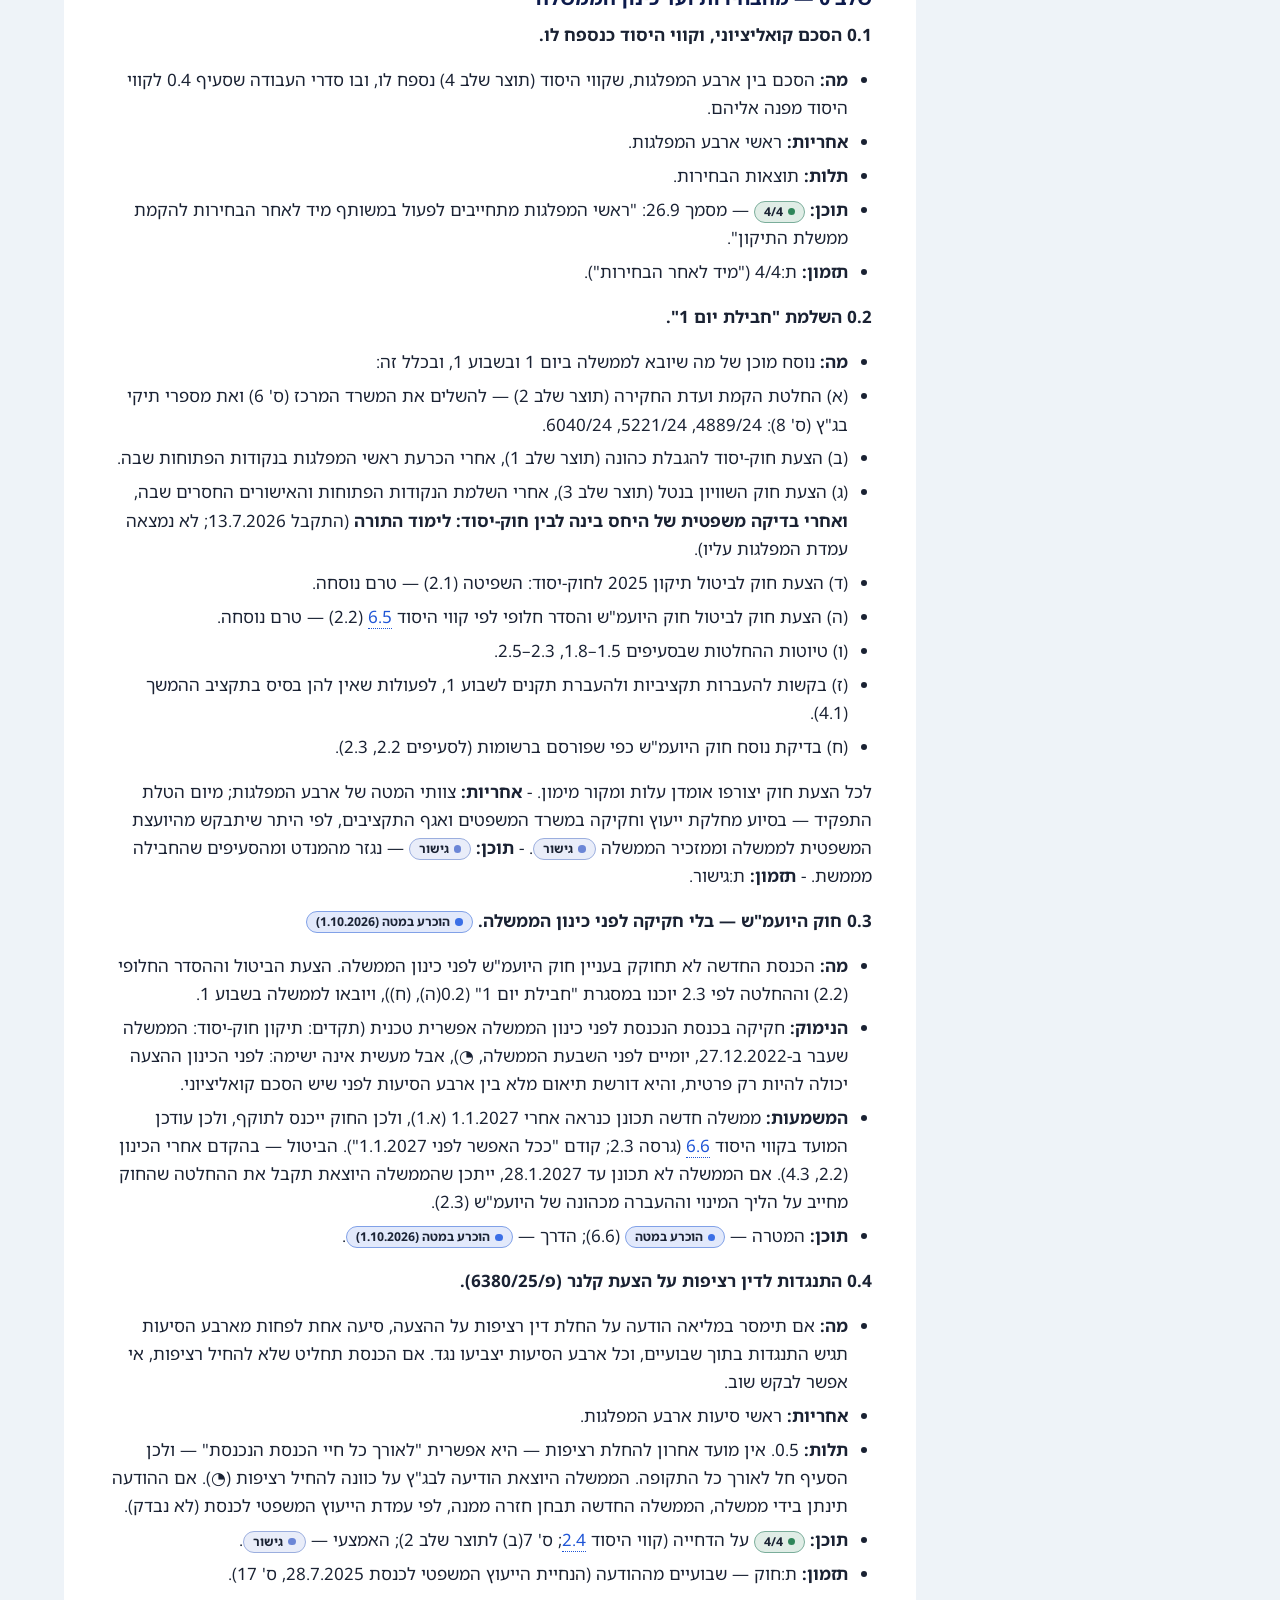
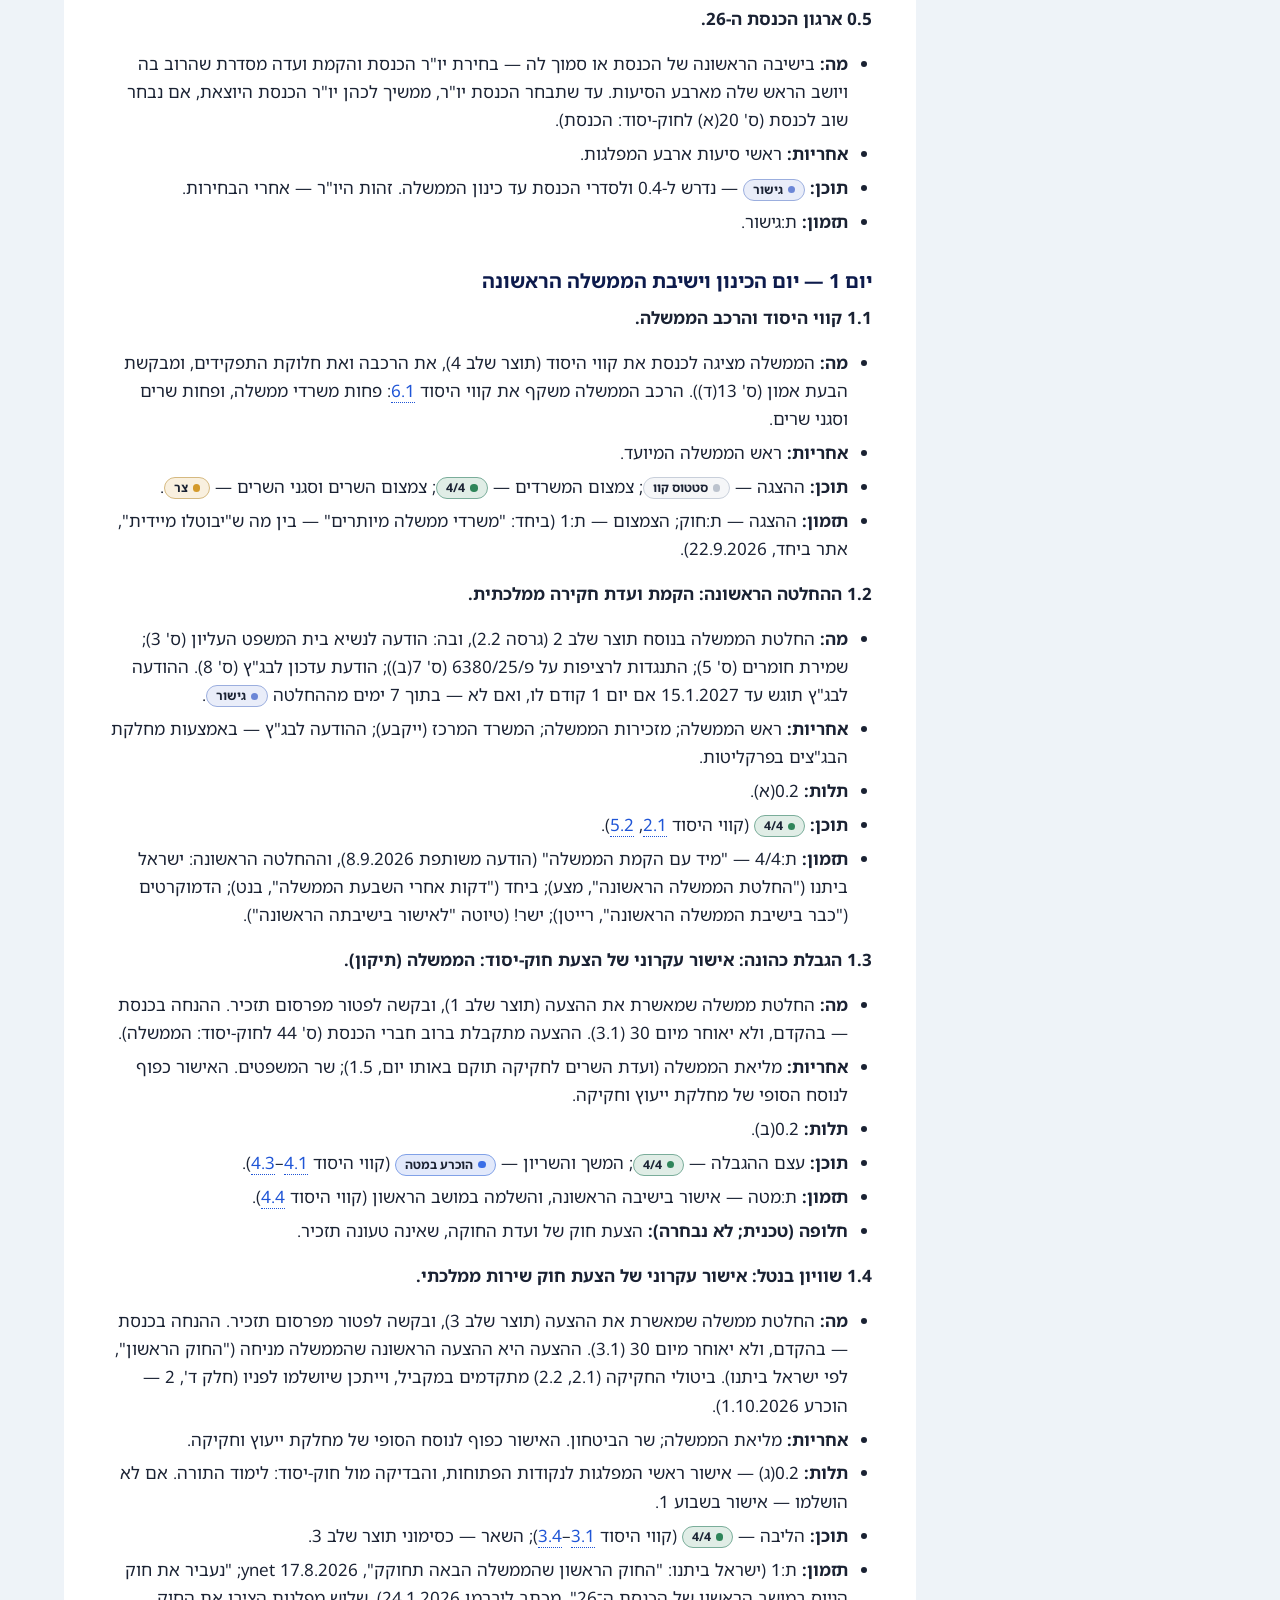
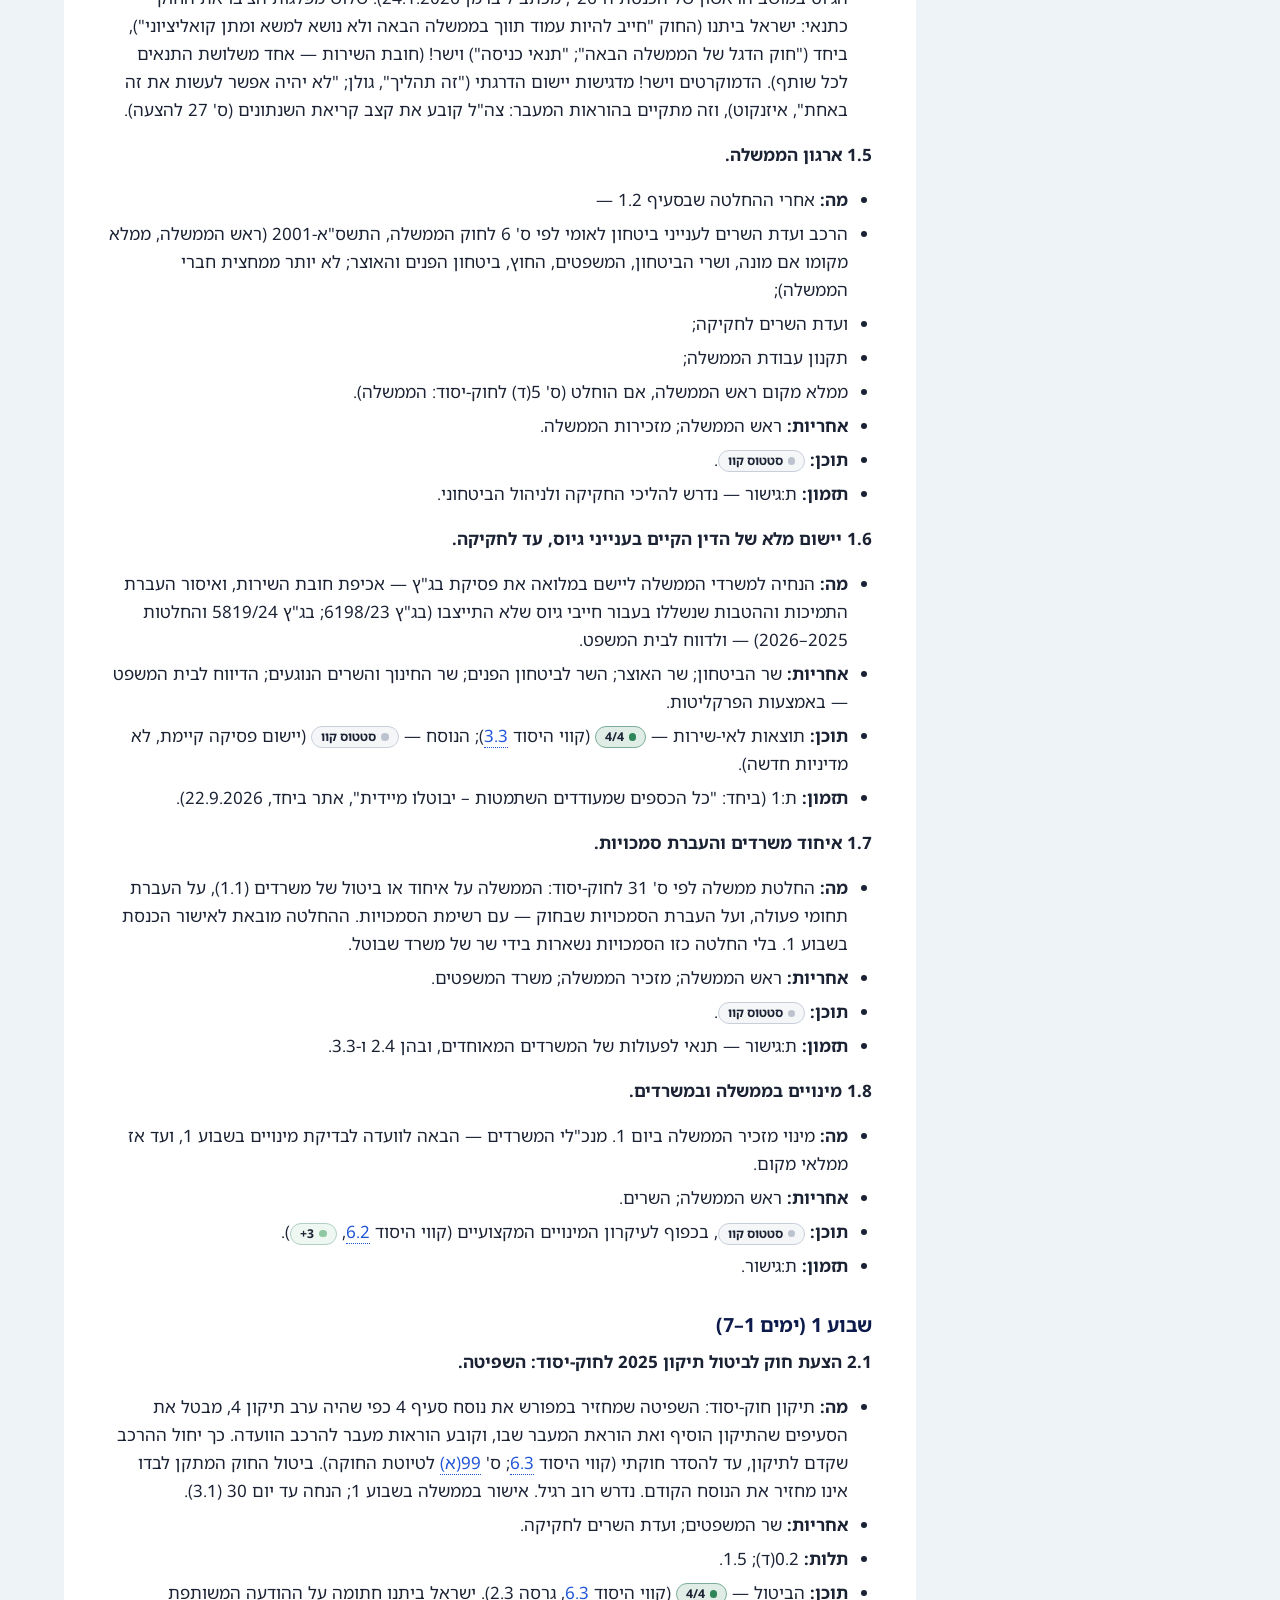
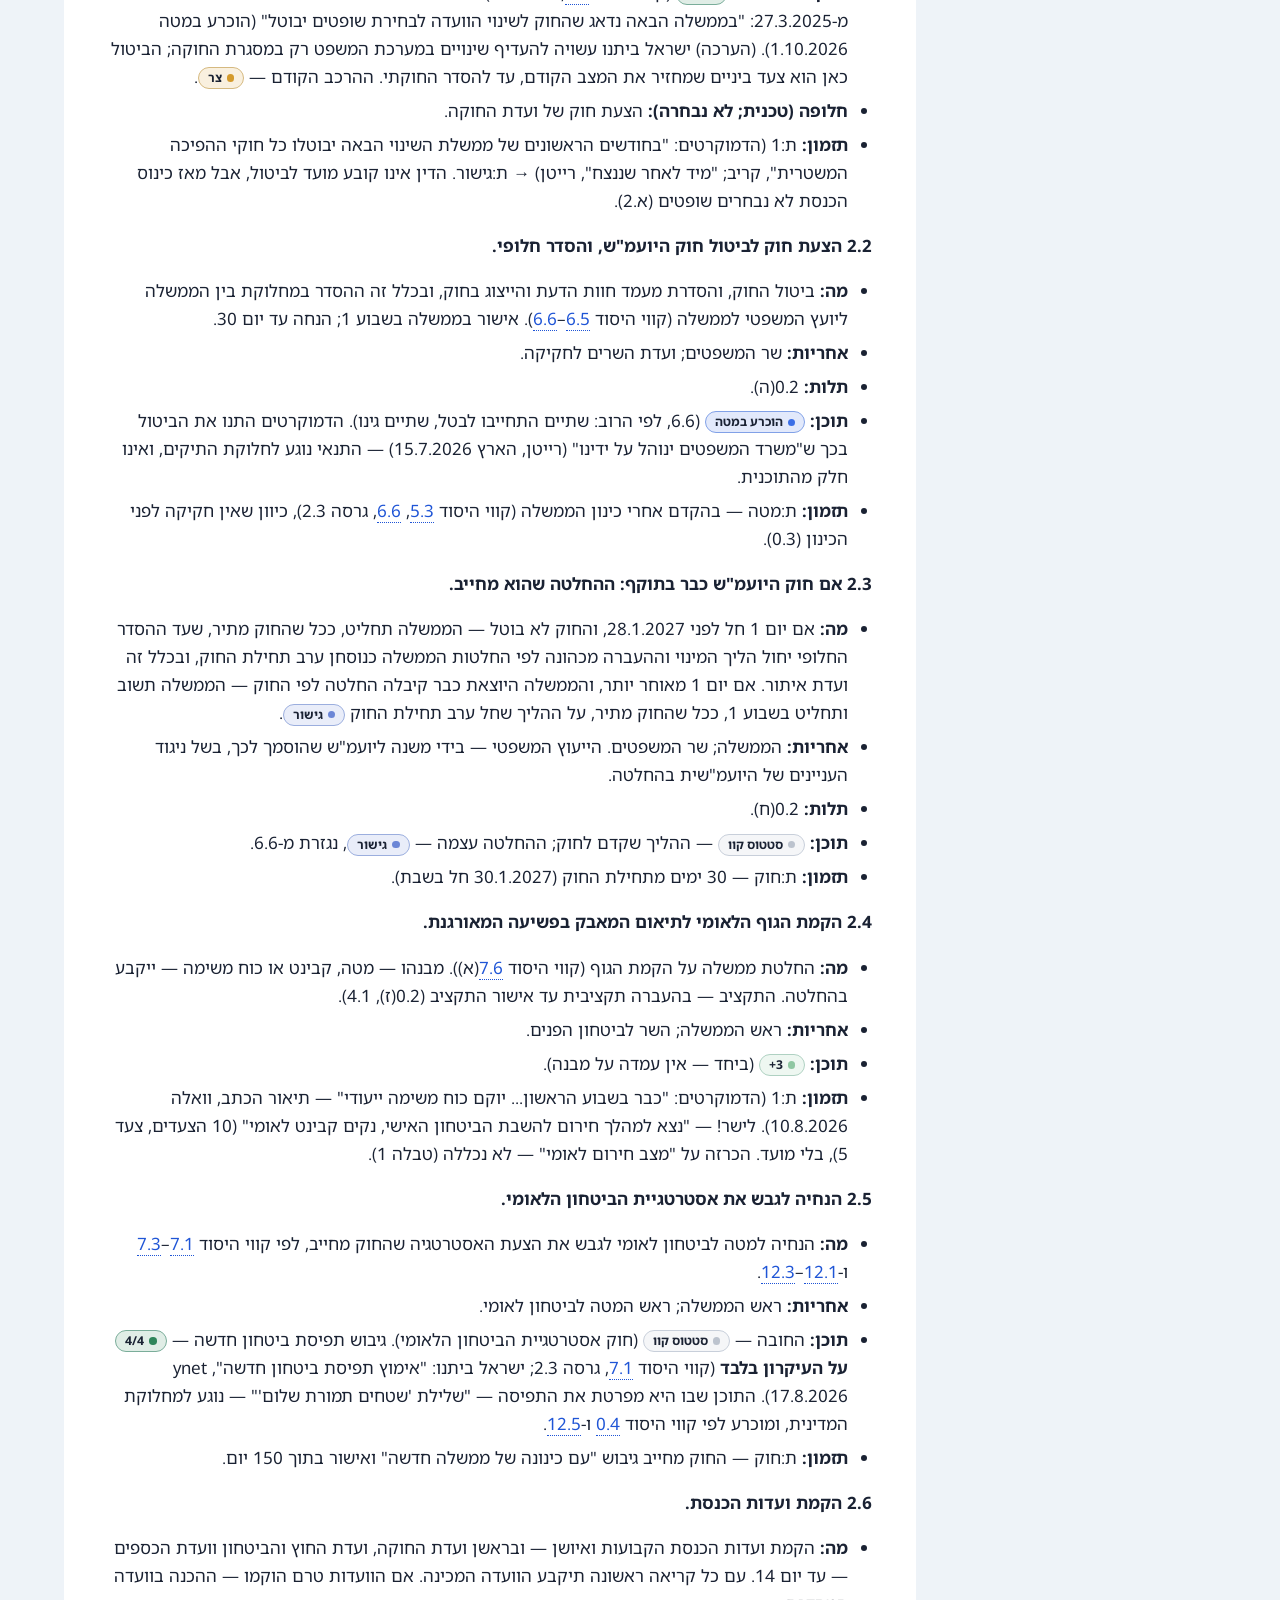
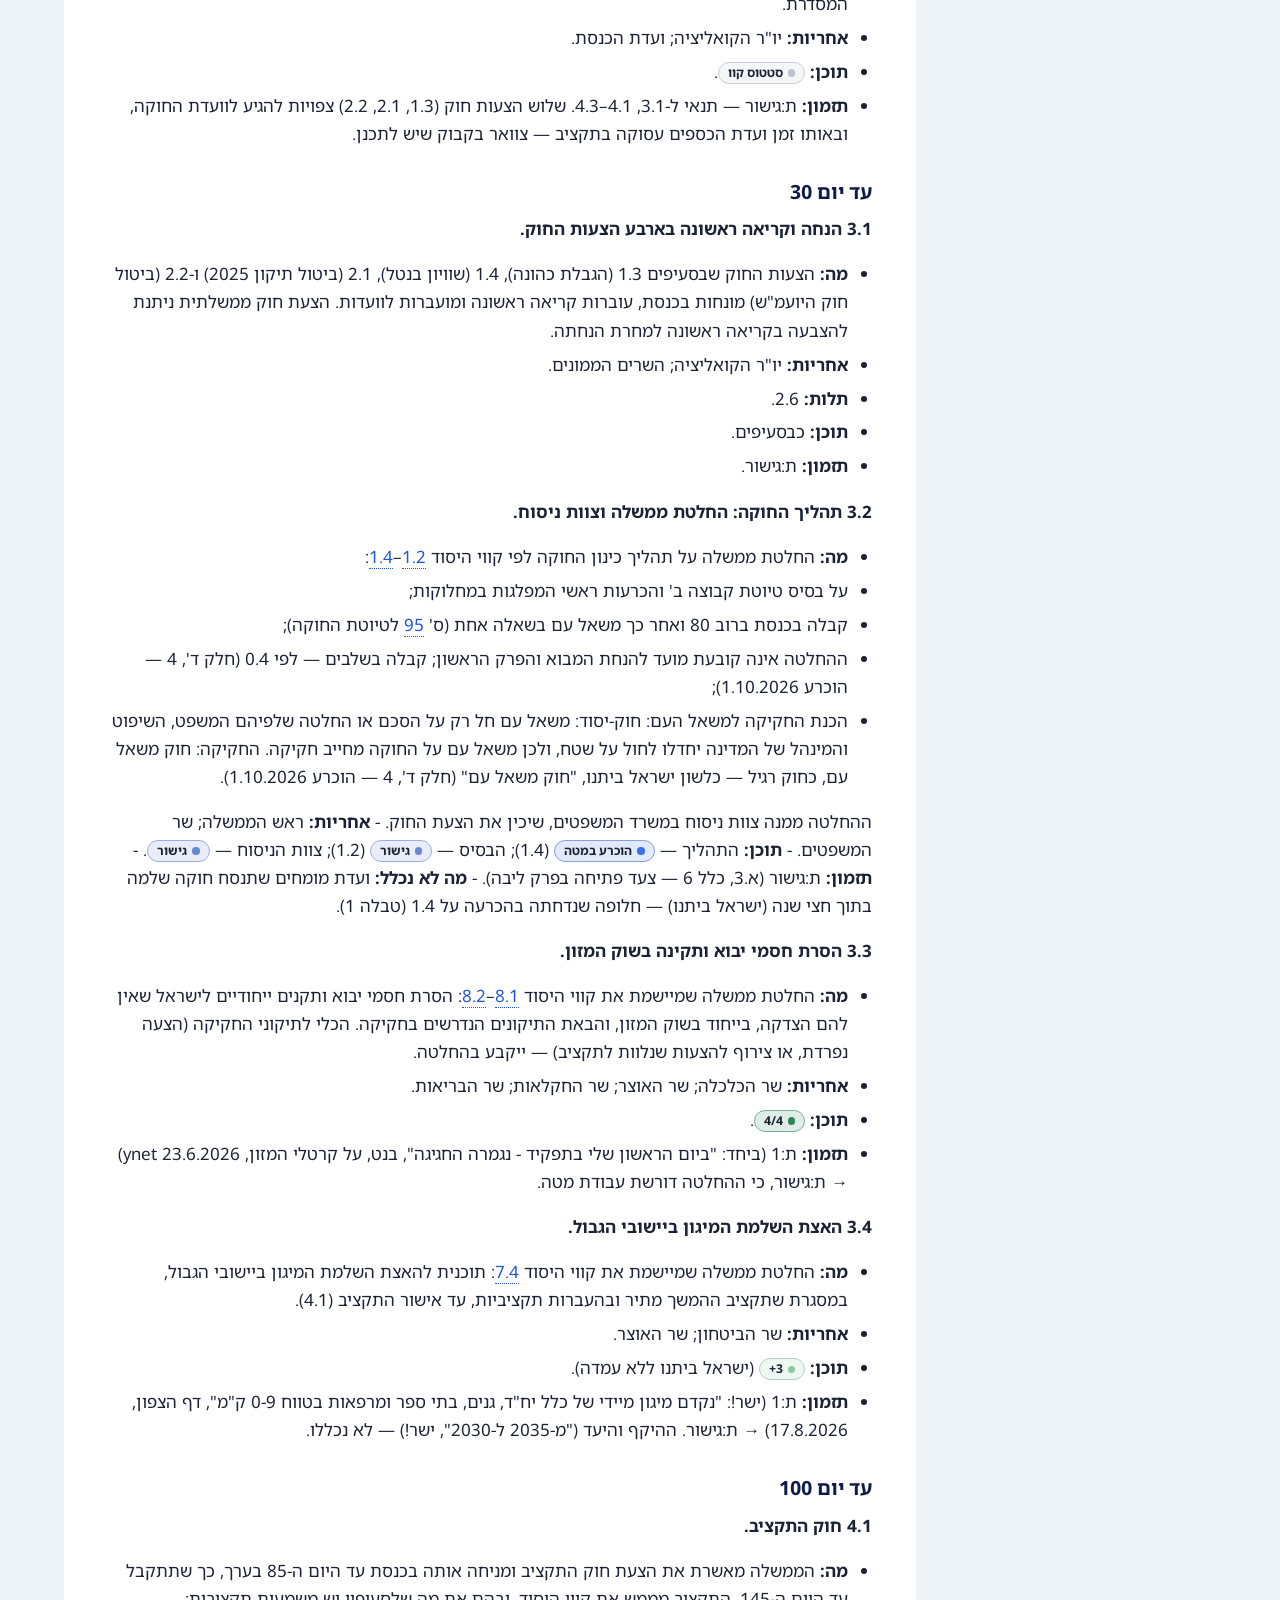
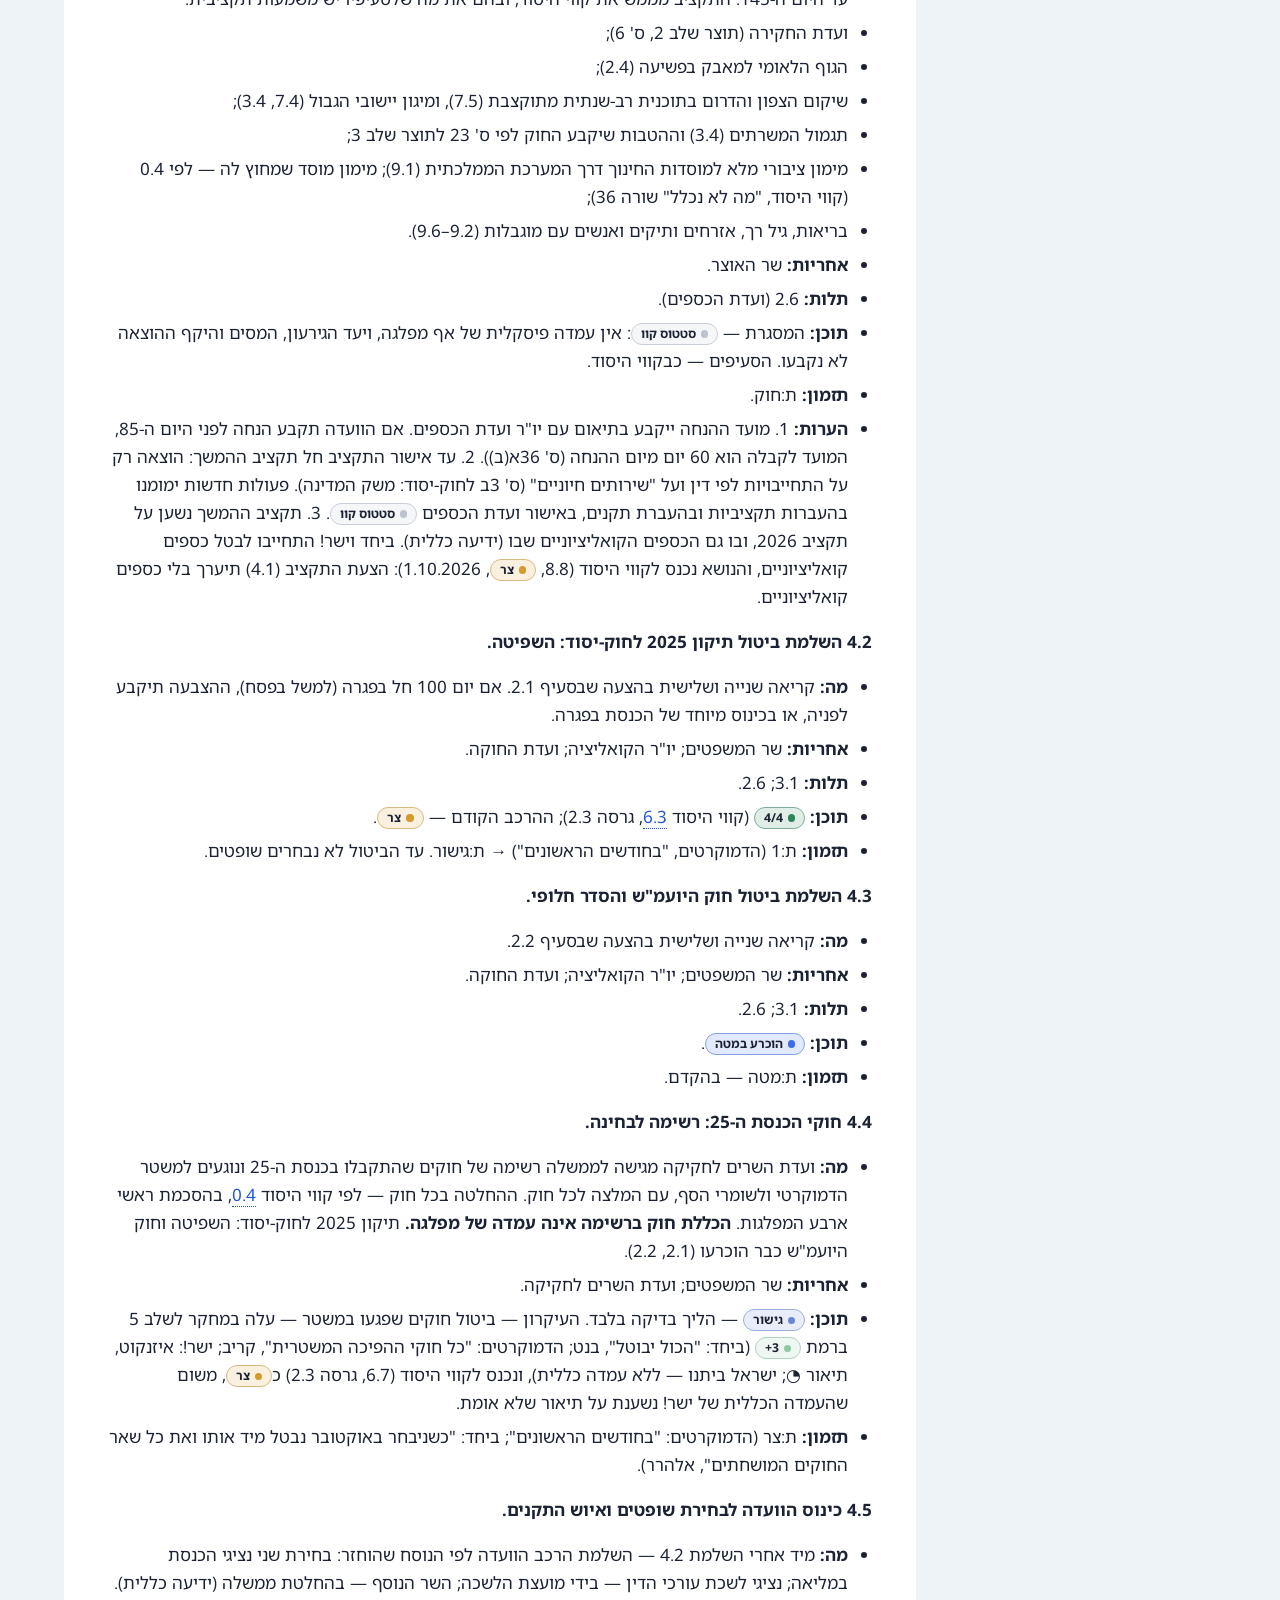
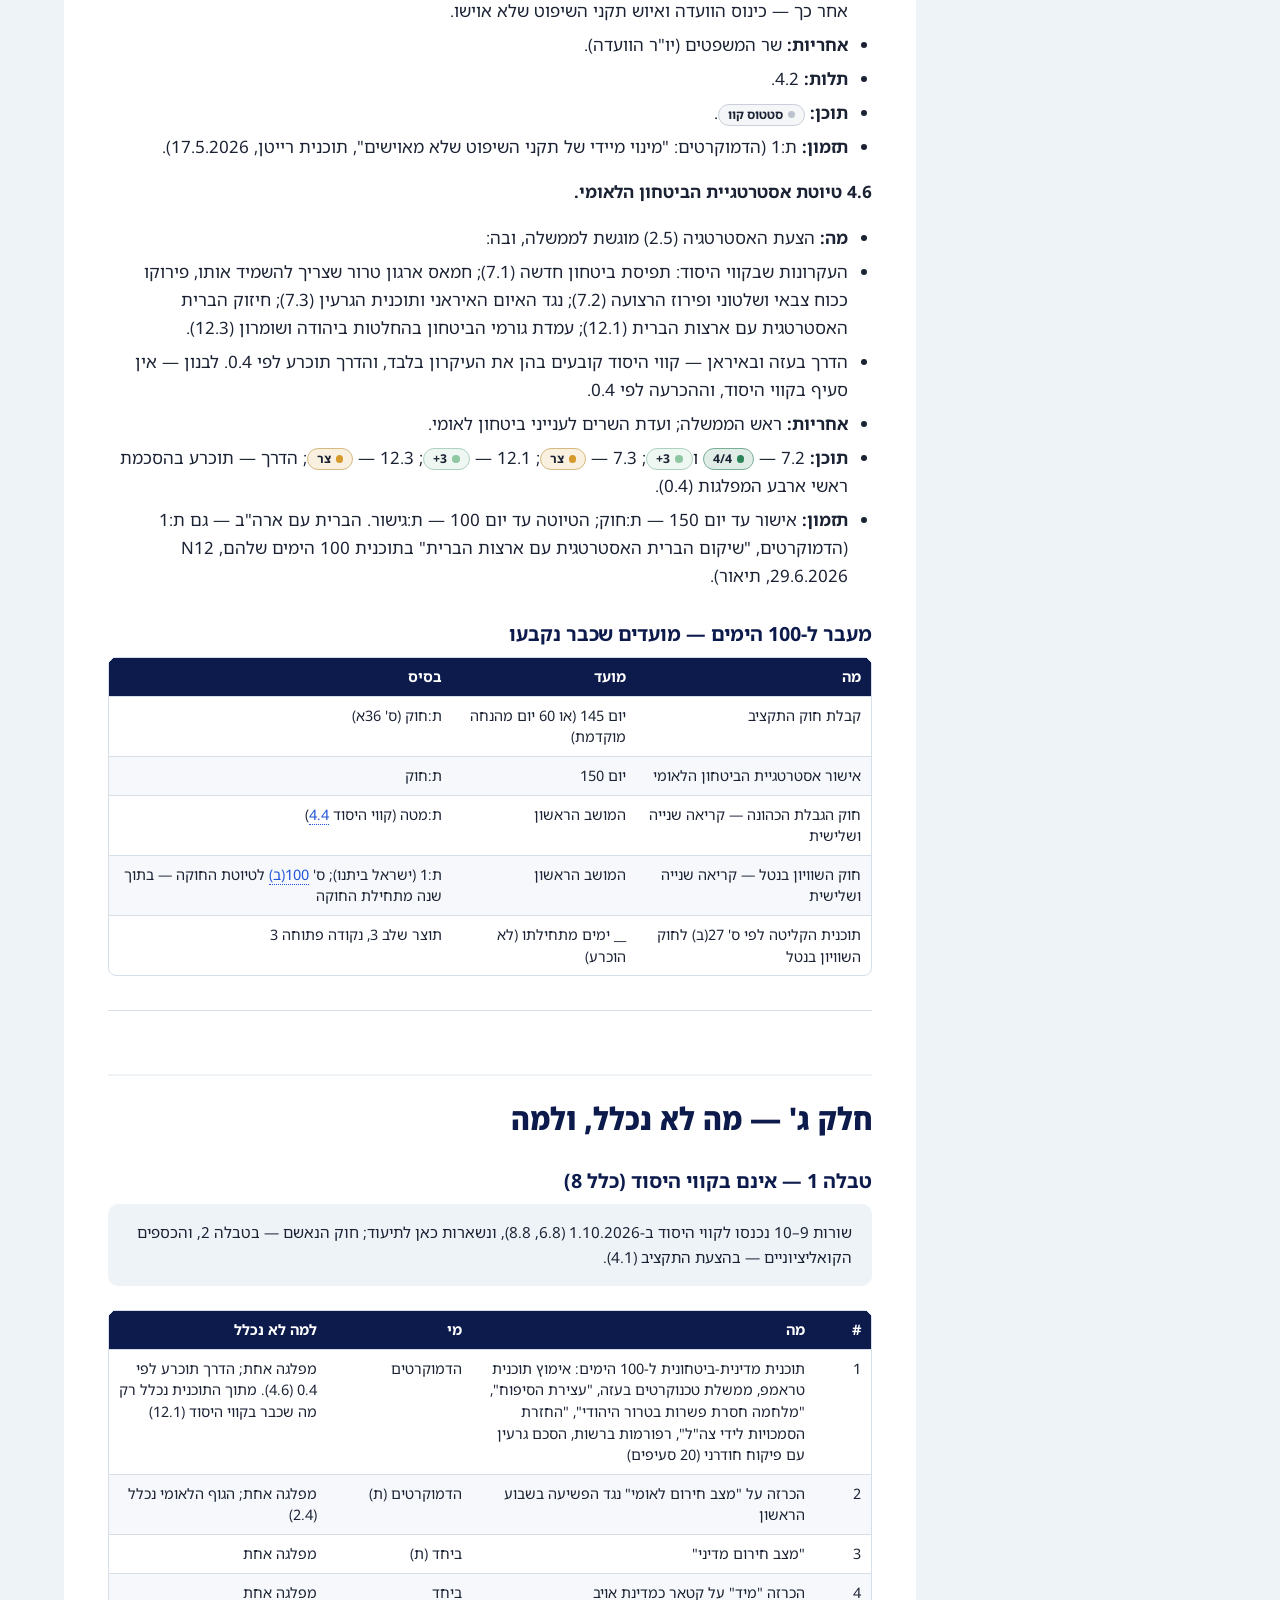
==== commit 6a1881c7: "קווי היסוד אינטראקטיביים, מעקב הכרעות, קישורים בין המסמכים ותיקוני חוויית שימוש - קווי היסוד: חיפוש," ====
--- a/100-days.html
+++ b/100-days.html
@@ -8,15 +8,16 @@
 <link rel="stylesheet" href="assets/style.css">
 </head>
 <body>
+<a class="skip" href="#content">דלג לתוכן</a>
 <header class="topbar"><div class="topbar-inner"><a class="brand" href="index.html"><b>קווי היסוד לממשלה הבאה</b><span>טיוטה עצמאית · לא מטעם המפלגות</span></a><nav class="nav" aria-label="ניווט ראשי"><a href="index.html">בית</a><a href="guidelines.html">קווי היסוד</a><a href="constitution.html">חוקה</a><a href="inquiry.html">ועדת חקירה</a><a href="equal-burden.html">שוויון בנטל</a><a href="term-limits.html">הגבלת כהונה</a><a href="100-days.html" aria-current="page">100 הימים</a><a href="disputes.html">מחלוקות</a><a href="letter.html">על המסמכים</a></nav></div><div class="stripe" aria-hidden="true"><span></span><span></span><span></span><span></span></div></header>
 <div class="notice" role="note"><div class="wrap"><b>טיוטה עצמאית — אין לה קשר למפלגות.</b> האתר אינו מטעם ביחד, ישראל ביתנו, הדמוקרטים או ישר!, והטקסטים בו לא אושרו על ידן. הם נוסחו מתוך עמדותיהן הפומביות, ברוח מסמך העקרונות של ראשי המפלגות (26.9.2026). <a href="letter.html">איך נוסחו</a></div></div>
-<section class="page-head"><div class="wrap"><nav class="crumbs" aria-label="מיקום באתר"><a href="index.html">בית</a><span aria-hidden="true">›</span><a href="guidelines.html">קווי היסוד</a><span aria-hidden="true">›</span><span>פרק 5</span></nav><span class="kicker">תוכנית · 29 פעולות · עודכן 1.10.2026</span><h1>תוכנית 100 הימים של ממשלת התיקון</h1><p class="lede">משלב 0 (מהבחירות ועד כינון הממשלה) ועד יום 100 — לכל פעולה מועד, אחראי ומקור — ומה לא נכלל ולמה.</p><div class="actions no-print"><a class="btn btn-ink" href="pdf/תוכנית-100-הימים.pdf" download>הורדה כקובץ</a><a class="btn btn-outline" href="disputes.html#d-60">המחלוקות בנושא</a></div></div></section><main class="wrap page-main"><section class="glance" aria-labelledby="glance-h"><h2 id="glance-h">במבט אחד</h2><div class="tiles"><div class="tile"><span class="tile-label">יום 1</span><span class="tile-value">ועדת החקירה — ההחלטה הראשונה של הממשלה (קווי היסוד 5.2)</span><span class="tag lvl-all4"><span class="dot" aria-hidden="true"></span>4/4</span></div><div class="tile"><span class="tile-label">לפני כינון הממשלה</span><span class="tile-value">אין חקיקה; חוק היועץ המשפטי לממשלה יבוטל בהקדם אחרי הכינון (5.3)</span><span class="tag lvl-decided"><span class="dot" aria-hidden="true"></span>הוכרע במטה</span></div><div class="tile"><span class="tile-label">סדר החקיקה</span><span class="tile-value">חוק השוויון בנטל ראשון; ביטולי החקיקה במקביל (5.4)</span><span class="tag lvl-decided"><span class="dot" aria-hidden="true"></span>הוכרע במטה</span></div><div class="tile"><span class="tile-label">עד יום 100</span><span class="tile-value">ביטול התיקון לחוק-יסוד: השפיטה, הנחת תקציב 2027, ורשימת חוקי הכנסת ה-25 לבחינה</span></div></div></section><div class="doc-layout"><nav class="rail" aria-label="תוכן המסמך"><h2>תוכן המסמך</h2><ol><li><a href="#d-1">התוכנית במבט אחד</a></li><li><a href="#d-2">חלק א' — המסגרת</a></li><li><a href="#d-6">חלק ב' — התוכנית</a></li><li><a href="#d-13">חלק ג' — מה לא נכלל, ולמה</a></li><li><a href="#d-16">חלק ד' — הכרעות (הוכרעו במטה, 1.10.2026)</a></li><li><a href="#d-17">חלק ה' — השלכות על תוצרים אחרים (לשלב 6)</a></li><li><a href="#d-18">נספח מקורות</a></li></ol></nav><article class="doc"><details class="toc no-print"><summary>תוכן העניינים</summary><ol><li><a href="#d-1">התוכנית במבט אחד</a></li><li><a href="#d-2">חלק א' — המסגרת</a></li><li><a href="#d-6">חלק ב' — התוכנית</a></li><li><a href="#d-13">חלק ג' — מה לא נכלל, ולמה</a></li><li><a href="#d-16">חלק ד' — הכרעות (הוכרעו במטה, 1.10.2026)</a></li><li><a href="#d-17">חלק ה' — השלכות על תוצרים אחרים (לשלב 6)</a></li><li><a href="#d-18">נספח מקורות</a></li></ol></details><blockquote>
-<p><strong>טיוטת מטה של קבוצה ב', גרסה 2.2, 1.10.2026 (שלב 5; עודכן בשלב 6).</strong> המנדט: "תוכנית פעולה ל-100 הימים הראשונים של הממשלה" (מסמך העקרונות של ראשי המפלגות, 26.9.2026) <span class="tag lvl-all4"><span class="dot" aria-hidden="true"></span>4/4</span>. הבסיס: דוח המחקר המאומת לשלב 5 (<code>claude/מחקר 100 הימים - דוח מאומת.md</code>); קווי היסוד (גרסה 2.3; פרק 5 שבהם מפנה למסמך זה); תוצרי שלבים 1–3. גרסה 1.0 עברה ביקורת צוות: מומחה למינהל ציבורי ולמטה ממשלתי, יועץ פרלמנטרי, בוחן עקביות ו"יריב" שייצג כל מפלגה בתורה. גרסה 2.0 משלבת את הביקורת. גרסה 2.1 משלבת את הכרעות המטה מ-1.10.2026 (חלק ד'): אין חקיקה לפני כינון הממשלה; בשאר ההכרעות — ברירת המחדל. גרסה 2.2 (שלב 6) מעדכנת סימונים אחרי ההכרעות בקווי היסוד מ-1.10.2026: ביטול תיקון 2025 — <span class="tag lvl-all4"><span class="dot" aria-hidden="true"></span>4/4</span> (2.1, 4.2); תפיסת ביטחון — <span class="tag lvl-all4"><span class="dot" aria-hidden="true"></span>4/4</span> על העיקרון (2.5); חוקי הכנסת ה-25, חוק הנאשם והכספים הקואליציוניים נכנסו לקווי היסוד כ<span class="tag lvl-narrow"><span class="dot" aria-hidden="true"></span>צר</span> (6.7, 6.8, 8.8); חלק ה' בוצע.</p>
+<main id="content" tabindex="-1"><section class="page-head"><div class="wrap"><nav class="crumbs" aria-label="מיקום באתר"><a href="index.html">בית</a><span aria-hidden="true">›</span><a href="guidelines.html">קווי היסוד</a><span aria-hidden="true">›</span><span>פרק 5</span></nav><span class="kicker">תוכנית · 29 פעולות · עודכן 1.10.2026</span><h1>תוכנית 100 הימים של ממשלת התיקון</h1><p class="lede">משלב 0 (מהבחירות ועד כינון הממשלה) ועד יום 100 — לכל פעולה מועד, אחראי ומקור — ומה לא נכלל ולמה.</p><div class="actions no-print"><a class="btn btn-ink" href="pdf/תוכנית-100-הימים.pdf" download>הורדה כקובץ</a><a class="btn btn-outline" href="disputes.html#תוכנית-100-הימים-שלב-5">המחלוקות בנושא</a></div></div></section><div class="wrap page-main"><section class="glance" aria-labelledby="glance-h"><h2 id="glance-h">במבט אחד</h2><div class="tiles"><div class="tile"><span class="tile-label">יום 1</span><span class="tile-value">ועדת החקירה — ההחלטה הראשונה של הממשלה (קווי היסוד <a class="xref" href="guidelines.html#g-5.2">5.2</a>)</span><span class="tag lvl-all4" title="ארבע המפלגות"><span class="dot" aria-hidden="true"></span>4/4<span class="sr"> — ארבע המפלגות</span></span></div><div class="tile"><span class="tile-label">לפני כינון הממשלה</span><span class="tile-value">אין חקיקה; חוק היועץ המשפטי לממשלה יבוטל בהקדם אחרי הכינון (<a class="xref" href="guidelines.html#g-5.3">5.3</a>)</span><span class="tag lvl-decided" title="הכרעה של כותבי הטיוטה, טעונה אישור ראשי המפלגות"><span class="dot" aria-hidden="true"></span>הוכרע במטה<span class="sr"> — הכרעה של כותבי הטיוטה, טעונה אישור ראשי המפלגות</span></span></div><div class="tile"><span class="tile-label">סדר החקיקה</span><span class="tile-value">חוק השוויון בנטל ראשון; ביטולי החקיקה במקביל (<a class="xref" href="guidelines.html#g-5.4">5.4</a>)</span><span class="tag lvl-decided" title="הכרעה של כותבי הטיוטה, טעונה אישור ראשי המפלגות"><span class="dot" aria-hidden="true"></span>הוכרע במטה<span class="sr"> — הכרעה של כותבי הטיוטה, טעונה אישור ראשי המפלגות</span></span></div><div class="tile"><span class="tile-label">עד יום 100</span><span class="tile-value">ביטול התיקון לחוק-יסוד: השפיטה, הנחת תקציב 2027, ורשימת חוקי הכנסת ה-25 לבחינה</span></div></div></section><div class="doc-layout"><nav class="rail" aria-label="תוכן המסמך"><h2>תוכן המסמך</h2><ol><li><a href="#התוכנית-במבט-אחד">התוכנית במבט אחד</a></li><li><a href="#חלק-א-המסגרת">חלק א' — המסגרת</a></li><li><a href="#חלק-ב-התוכנית">חלק ב' — התוכנית</a></li><li><a href="#חלק-ג-מה-לא-נכלל-ולמה">חלק ג' — מה לא נכלל, ולמה</a></li><li><a href="#חלק-ד-הכרעות-הוכרעו-במטה-1102026">חלק ד' — הכרעות (הוכרעו במטה, 1.10.2026)</a></li><li><a href="#חלק-ה-השלכות-על-תוצרים-אחרים-לשלב-6">חלק ה' — השלכות על תוצרים אחרים (לשלב 6)</a></li><li><a href="#נספח-מקורות">נספח מקורות</a></li></ol></nav><article class="doc"><details class="toc no-print"><summary>תוכן העניינים</summary><ol><li><a href="#התוכנית-במבט-אחד">התוכנית במבט אחד</a></li><li><a href="#חלק-א-המסגרת">חלק א' — המסגרת</a></li><li><a href="#חלק-ב-התוכנית">חלק ב' — התוכנית</a></li><li><a href="#חלק-ג-מה-לא-נכלל-ולמה">חלק ג' — מה לא נכלל, ולמה</a></li><li><a href="#חלק-ד-הכרעות-הוכרעו-במטה-1102026">חלק ד' — הכרעות (הוכרעו במטה, 1.10.2026)</a></li><li><a href="#חלק-ה-השלכות-על-תוצרים-אחרים-לשלב-6">חלק ה' — השלכות על תוצרים אחרים (לשלב 6)</a></li><li><a href="#נספח-מקורות">נספח מקורות</a></li></ol></details><blockquote>
+<p><strong>טיוטת מטה של קבוצה ב', גרסה 2.2, 1.10.2026 (שלב 5; עודכן בשלב 6).</strong> המנדט: "תוכנית פעולה ל-100 הימים הראשונים של הממשלה" (מסמך העקרונות של ראשי המפלגות, 26.9.2026) <span class="tag lvl-all4" title="ארבע המפלגות"><span class="dot" aria-hidden="true"></span>4/4<span class="sr"> — ארבע המפלגות</span></span>. הבסיס: דוח המחקר המאומת לשלב 5 (<span class="docref">מחקר 100 הימים - דוח מאומת</span>); קווי היסוד (גרסה 2.3; פרק 5 שבהם מפנה למסמך זה); תוצרי שלבים 1–3. גרסה 1.0 עברה ביקורת צוות: מומחה למינהל ציבורי ולמטה ממשלתי, יועץ פרלמנטרי, בוחן עקביות ו"יריב" שייצג כל מפלגה בתורה. גרסה 2.0 משלבת את הביקורת. גרסה 2.1 משלבת את הכרעות המטה מ-1.10.2026 (חלק ד'): אין חקיקה לפני כינון הממשלה; בשאר ההכרעות — ברירת המחדל. גרסה 2.2 (שלב 6) מעדכנת סימונים אחרי ההכרעות בקווי היסוד מ-1.10.2026: ביטול תיקון 2025 — <span class="tag lvl-all4" title="ארבע המפלגות"><span class="dot" aria-hidden="true"></span>4/4<span class="sr"> — ארבע המפלגות</span></span> (2.1, 4.2); תפיסת ביטחון — <span class="tag lvl-all4" title="ארבע המפלגות"><span class="dot" aria-hidden="true"></span>4/4<span class="sr"> — ארבע המפלגות</span></span> על העיקרון (2.5); חוקי הכנסת ה-25, חוק הנאשם והכספים הקואליציוניים נכנסו לקווי היסוד כ<span class="tag lvl-narrow" title="מכנה משותף צר"><span class="dot" aria-hidden="true"></span>צר<span class="sr"> — מכנה משותף צר</span></span> (6.7, 6.8, 8.8); חלק ה' בוצע.</p>
 <p><strong>מה המסמך עושה:</strong> קובע מה הממשלה תעשה, ובאיזה סדר, מיום כינונה ועד היום ה-100 — ומה ייעשה עוד קודם, בין הבחירות לכינון. <strong>המסמך אינו מוסיף מדיניות על קווי היסוד.</strong> כל פעולה בו מממשת סעיף שכבר הוכרע (בקווי היסוד, בחוקה או בתוצרי שלבים 1–3), או חובה שבדין, או צעד ארגוני שבלעדיו הפעולות האחרות לא יתבצעו.</p>
 <p><strong>כלל ההכרעה (התוכן):</strong> 4 מתוך 4, או 3 והרביעית ללא עמדה ואינה מתנגדת — נוסח מחייב; אחרת — מכנה משותף צר או הפניה לחוק, והחלופות נרשמות; אין עמדה לאף מפלגה — הדין הקיים. המחלוקת המדינית — הליך בלבד.</p>
 <p><strong>כלל התזמון (המועד):</strong> ראו א.3.</p>
 </blockquote>
-<p><strong>מקרא — תוכן</strong> (כבקווי היסוד): <strong><span class="tag lvl-all4"><span class="dot" aria-hidden="true"></span>4/4</span></strong>; <strong><span class="tag lvl-three"><span class="dot" aria-hidden="true"></span>3+</span></strong>; <strong><span class="tag lvl-narrow"><span class="dot" aria-hidden="true"></span>צר</span></strong> — שתי מפלגות לפחות, ואין מתנגדת; <strong><span class="tag lvl-decided"><span class="dot" aria-hidden="true"></span>הוכרע במטה</span></strong>; <strong><span class="tag lvl-sq"><span class="dot" aria-hidden="true"></span>סטטוס קוו</span></strong> — הדין הקיים; <strong><span class="tag lvl-bridge"><span class="dot" aria-hidden="true"></span>גישור</span></strong> — נוסח או צעד של המטה שנדרש כדי שהתוכנית תעבוד; <strong><span class="pill open">הכרעה נדרשת</span></strong>.</p>
+<p><strong>מקרא — תוכן</strong> (כבקווי היסוד): <strong><span class="tag lvl-all4" title="ארבע המפלגות"><span class="dot" aria-hidden="true"></span>4/4<span class="sr"> — ארבע המפלגות</span></span></strong>; <strong><span class="tag lvl-three" title="שלוש מפלגות, והרביעית ללא עמדה ואינה מתנגדת"><span class="dot" aria-hidden="true"></span>3+<span class="sr"> — שלוש מפלגות, והרביעית ללא עמדה ואינה מתנגדת</span></span></strong>; <strong><span class="tag lvl-narrow" title="מכנה משותף צר"><span class="dot" aria-hidden="true"></span>צר<span class="sr"> — מכנה משותף צר</span></span></strong> — שתי מפלגות לפחות, ואין מתנגדת; <strong><span class="tag lvl-decided" title="הכרעה של כותבי הטיוטה, טעונה אישור ראשי המפלגות"><span class="dot" aria-hidden="true"></span>הוכרע במטה<span class="sr"> — הכרעה של כותבי הטיוטה, טעונה אישור ראשי המפלגות</span></span></strong>; <strong><span class="tag lvl-sq" title="הדין הקיים או הליך בלבד"><span class="dot" aria-hidden="true"></span>סטטוס קוו<span class="sr"> — הדין הקיים או הליך בלבד</span></span></strong> — הדין הקיים; <strong><span class="tag lvl-bridge" title="נוסח של המטה שנדרש כדי שהסעיף יעבוד"><span class="dot" aria-hidden="true"></span>גישור<span class="sr"> — נוסח של המטה שנדרש כדי שהסעיף יעבוד</span></span></strong> — נוסח או צעד של המטה שנדרש כדי שהתוכנית תעבוד; <strong><span class="pill open">הכרעה נדרשת</span></strong>.</p>
 <p><strong>מקרא — תזמון:</strong></p>
 <ul>
 <li><strong>ת:4/4</strong> — מועד שכל ארבע המפלגות התחייבו לו.</li>
@@ -34,8 +35,8 @@
 <li><strong>"המושב הראשון של הכנסת ה-26"</strong> — עד פתיחת המושב השני, אחרי סוכות 2027; בפועל עד תום כנס הקיץ, בערך סוף יולי 2027 (ידיעה כללית; לאישור הלשכה המשפטית של הכנסת).</li>
 </ol>
 <hr />
-<h2 id="d-1">התוכנית במבט אחד</h2>
-<div class="table-wrap"><table>
+<h2 id="התוכנית-במבט-אחד">התוכנית במבט אחד</h2>
+<div class="table-wrap tall"><table>
 <thead>
 <tr>
 <th>#</th>
@@ -52,7 +53,7 @@
 <td>הסכם קואליציוני, וקווי היסוד כנספח</td>
 <td>הסכם</td>
 <td>מהבחירות</td>
-<td><span class="tag lvl-all4"><span class="dot" aria-hidden="true"></span>4/4</span></td>
+<td><span class="tag lvl-all4" title="ארבע המפלגות"><span class="dot" aria-hidden="true"></span>4/4<span class="sr"> — ארבע המפלגות</span></span></td>
 <td>ת:4/4</td>
 </tr>
 <tr>
@@ -60,7 +61,7 @@
 <td>השלמת "חבילת יום 1"</td>
 <td>עבודת מטה</td>
 <td>מהבחירות</td>
-<td><span class="tag lvl-bridge"><span class="dot" aria-hidden="true"></span>גישור</span></td>
+<td><span class="tag lvl-bridge" title="נוסח של המטה שנדרש כדי שהסעיף יעבוד"><span class="dot" aria-hidden="true"></span>גישור<span class="sr"> — נוסח של המטה שנדרש כדי שהסעיף יעבוד</span></span></td>
 <td>ת:גישור</td>
 </tr>
 <tr>
@@ -68,7 +69,7 @@
 <td>חוק היועמ"ש: אין חקיקה לפני כינון הממשלה</td>
 <td>—</td>
 <td>—</td>
-<td><span class="tag lvl-decided"><span class="dot" aria-hidden="true"></span>הוכרע במטה (1.10.2026)</span></td>
+<td><span class="tag lvl-decided" title="הכרעה של כותבי הטיוטה, טעונה אישור ראשי המפלגות"><span class="dot" aria-hidden="true"></span>הוכרע במטה (1.10.2026)<span class="sr"> — הכרעה של כותבי הטיוטה, טעונה אישור ראשי המפלגות</span></span></td>
 <td>—</td>
 </tr>
 <tr>
@@ -76,7 +77,7 @@
 <td>התנגדות לדין רציפות על פ/6380/25</td>
 <td>הליך בכנסת</td>
 <td>בתוך שבועיים מכל הודעה</td>
-<td><span class="tag lvl-all4"><span class="dot" aria-hidden="true"></span>4/4</span>; האמצעי <span class="tag lvl-bridge"><span class="dot" aria-hidden="true"></span>גישור</span></td>
+<td><span class="tag lvl-all4" title="ארבע המפלגות"><span class="dot" aria-hidden="true"></span>4/4<span class="sr"> — ארבע המפלגות</span></span>; האמצעי <span class="tag lvl-bridge" title="נוסח של המטה שנדרש כדי שהסעיף יעבוד"><span class="dot" aria-hidden="true"></span>גישור<span class="sr"> — נוסח של המטה שנדרש כדי שהסעיף יעבוד</span></span></td>
 <td>ת:חוק</td>
 </tr>
 <tr>
@@ -84,7 +85,7 @@
 <td>ארגון הכנסת: יו"ר הכנסת והוועדה המסדרת</td>
 <td>הליך בכנסת</td>
 <td>עם כינוס הכנסת</td>
-<td><span class="tag lvl-bridge"><span class="dot" aria-hidden="true"></span>גישור</span></td>
+<td><span class="tag lvl-bridge" title="נוסח של המטה שנדרש כדי שהסעיף יעבוד"><span class="dot" aria-hidden="true"></span>גישור<span class="sr"> — נוסח של המטה שנדרש כדי שהסעיף יעבוד</span></span></td>
 <td>ת:גישור</td>
 </tr>
 <tr>
@@ -92,7 +93,7 @@
 <td>הצגת קווי היסוד והרכב הממשלה; ממשלה מצומצמת</td>
 <td>כינון</td>
 <td>יום 1</td>
-<td><span class="tag lvl-sq"><span class="dot" aria-hidden="true"></span>סטטוס קוו</span>; <span class="tag lvl-all4"><span class="dot" aria-hidden="true"></span>4/4</span>; <span class="tag lvl-narrow"><span class="dot" aria-hidden="true"></span>צר</span></td>
+<td><span class="tag lvl-sq" title="הדין הקיים או הליך בלבד"><span class="dot" aria-hidden="true"></span>סטטוס קוו<span class="sr"> — הדין הקיים או הליך בלבד</span></span>; <span class="tag lvl-all4" title="ארבע המפלגות"><span class="dot" aria-hidden="true"></span>4/4<span class="sr"> — ארבע המפלגות</span></span>; <span class="tag lvl-narrow" title="מכנה משותף צר"><span class="dot" aria-hidden="true"></span>צר<span class="sr"> — מכנה משותף צר</span></span></td>
 <td>ת:חוק; הצמצום — ת:1 (ביחד)</td>
 </tr>
 <tr>
@@ -100,7 +101,7 @@
 <td><strong>ההחלטה הראשונה: ועדת חקירה ממלכתית</strong></td>
 <td>החלטת ממשלה</td>
 <td>יום 1</td>
-<td><span class="tag lvl-all4"><span class="dot" aria-hidden="true"></span>4/4</span></td>
+<td><span class="tag lvl-all4" title="ארבע המפלגות"><span class="dot" aria-hidden="true"></span>4/4<span class="sr"> — ארבע המפלגות</span></span></td>
 <td>ת:4/4</td>
 </tr>
 <tr>
@@ -108,7 +109,7 @@
 <td>אישור עקרוני של הצעת חוק-יסוד להגבלת כהונה</td>
 <td>החלטת ממשלה</td>
 <td>יום 1</td>
-<td><span class="tag lvl-all4"><span class="dot" aria-hidden="true"></span>4/4</span>; <span class="tag lvl-decided"><span class="dot" aria-hidden="true"></span>הוכרע במטה</span></td>
+<td><span class="tag lvl-all4" title="ארבע המפלגות"><span class="dot" aria-hidden="true"></span>4/4<span class="sr"> — ארבע המפלגות</span></span>; <span class="tag lvl-decided" title="הכרעה של כותבי הטיוטה, טעונה אישור ראשי המפלגות"><span class="dot" aria-hidden="true"></span>הוכרע במטה<span class="sr"> — הכרעה של כותבי הטיוטה, טעונה אישור ראשי המפלגות</span></span></td>
 <td>ת:מטה</td>
 </tr>
 <tr>
@@ -116,7 +117,7 @@
 <td>אישור עקרוני של הצעת חוק השוויון בנטל</td>
 <td>החלטת ממשלה</td>
 <td>יום 1</td>
-<td><span class="tag lvl-all4"><span class="dot" aria-hidden="true"></span>4/4</span> (הליבה)</td>
+<td><span class="tag lvl-all4" title="ארבע המפלגות"><span class="dot" aria-hidden="true"></span>4/4<span class="sr"> — ארבע המפלגות</span></span> (הליבה)</td>
 <td>ת:1 (ישראל ביתנו)</td>
 </tr>
 <tr>
@@ -124,7 +125,7 @@
 <td>ארגון הממשלה: ועדות שרים, תקנון, ממלא מקום</td>
 <td>החלטת ממשלה</td>
 <td>יום 1, אחרי 1.2</td>
-<td><span class="tag lvl-sq"><span class="dot" aria-hidden="true"></span>סטטוס קוו</span></td>
+<td><span class="tag lvl-sq" title="הדין הקיים או הליך בלבד"><span class="dot" aria-hidden="true"></span>סטטוס קוו<span class="sr"> — הדין הקיים או הליך בלבד</span></span></td>
 <td>ת:גישור</td>
 </tr>
 <tr>
@@ -132,7 +133,7 @@
 <td>יישום מלא של פסיקת בג"ץ על אכיפה ושלילת מימון, עד לחקיקה</td>
 <td>החלטת ממשלה</td>
 <td>יום 1</td>
-<td><span class="tag lvl-all4"><span class="dot" aria-hidden="true"></span>4/4</span>; <span class="tag lvl-sq"><span class="dot" aria-hidden="true"></span>סטטוס קוו</span></td>
+<td><span class="tag lvl-all4" title="ארבע המפלגות"><span class="dot" aria-hidden="true"></span>4/4<span class="sr"> — ארבע המפלגות</span></span>; <span class="tag lvl-sq" title="הדין הקיים או הליך בלבד"><span class="dot" aria-hidden="true"></span>סטטוס קוו<span class="sr"> — הדין הקיים או הליך בלבד</span></span></td>
 <td>ת:1 (ביחד)</td>
 </tr>
 <tr>
@@ -140,7 +141,7 @@
 <td>איחוד משרדים והעברת סמכויות (ס' 31)</td>
 <td>החלטת ממשלה, באישור הכנסת</td>
 <td>יום 1; אישור הכנסת בשבוע 1</td>
-<td><span class="tag lvl-sq"><span class="dot" aria-hidden="true"></span>סטטוס קוו</span></td>
+<td><span class="tag lvl-sq" title="הדין הקיים או הליך בלבד"><span class="dot" aria-hidden="true"></span>סטטוס קוו<span class="sr"> — הדין הקיים או הליך בלבד</span></span></td>
 <td>ת:גישור</td>
 </tr>
 <tr>
@@ -148,7 +149,7 @@
 <td>מזכיר הממשלה ומנכ"לי המשרדים</td>
 <td>מינויים</td>
 <td>יום 1 – שבוע 1</td>
-<td><span class="tag lvl-sq"><span class="dot" aria-hidden="true"></span>סטטוס קוו</span></td>
+<td><span class="tag lvl-sq" title="הדין הקיים או הליך בלבד"><span class="dot" aria-hidden="true"></span>סטטוס קוו<span class="sr"> — הדין הקיים או הליך בלבד</span></span></td>
 <td>ת:גישור</td>
 </tr>
 <tr>
@@ -156,7 +157,7 @@
 <td>הצעת חוק לביטול תיקון 2025 לחוק-יסוד: השפיטה</td>
 <td>הצעת חוק</td>
 <td>הנחה עד יום 30</td>
-<td><span class="tag lvl-all4"><span class="dot" aria-hidden="true"></span>4/4</span></td>
+<td><span class="tag lvl-all4" title="ארבע המפלגות"><span class="dot" aria-hidden="true"></span>4/4<span class="sr"> — ארבע המפלגות</span></span></td>
 <td>ת:1 (הדמוקרטים) → ת:גישור</td>
 </tr>
 <tr>
@@ -164,7 +165,7 @@
 <td>הצעת חוק לביטול חוק היועמ"ש והסדר חלופי</td>
 <td>הצעת חוק</td>
 <td>הנחה עד יום 30</td>
-<td><span class="tag lvl-decided"><span class="dot" aria-hidden="true"></span>הוכרע במטה</span></td>
+<td><span class="tag lvl-decided" title="הכרעה של כותבי הטיוטה, טעונה אישור ראשי המפלגות"><span class="dot" aria-hidden="true"></span>הוכרע במטה<span class="sr"> — הכרעה של כותבי הטיוטה, טעונה אישור ראשי המפלגות</span></span></td>
 <td>ת:מטה</td>
 </tr>
 <tr>
@@ -172,7 +173,7 @@
 <td>החלטה לפי חוק היועמ"ש — אם החוק בתוקף</td>
 <td>החלטת ממשלה</td>
 <td>עד 28.1.2027</td>
-<td><span class="tag lvl-sq"><span class="dot" aria-hidden="true"></span>סטטוס קוו</span>; <span class="tag lvl-bridge"><span class="dot" aria-hidden="true"></span>גישור</span></td>
+<td><span class="tag lvl-sq" title="הדין הקיים או הליך בלבד"><span class="dot" aria-hidden="true"></span>סטטוס קוו<span class="sr"> — הדין הקיים או הליך בלבד</span></span>; <span class="tag lvl-bridge" title="נוסח של המטה שנדרש כדי שהסעיף יעבוד"><span class="dot" aria-hidden="true"></span>גישור<span class="sr"> — נוסח של המטה שנדרש כדי שהסעיף יעבוד</span></span></td>
 <td>ת:חוק</td>
 </tr>
 <tr>
@@ -180,7 +181,7 @@
 <td>הקמת הגוף הלאומי למאבק בפשיעה המאורגנת</td>
 <td>החלטת ממשלה</td>
 <td>שבוע 1</td>
-<td><span class="tag lvl-three"><span class="dot" aria-hidden="true"></span>3+</span></td>
+<td><span class="tag lvl-three" title="שלוש מפלגות, והרביעית ללא עמדה ואינה מתנגדת"><span class="dot" aria-hidden="true"></span>3+<span class="sr"> — שלוש מפלגות, והרביעית ללא עמדה ואינה מתנגדת</span></span></td>
 <td>ת:1 (הדמוקרטים, ת)</td>
 </tr>
 <tr>
@@ -188,7 +189,7 @@
 <td>הנחיה למל"ל לגבש אסטרטגיית ביטחון לאומי</td>
 <td>הנחיה לפי חוק</td>
 <td>שבוע 1</td>
-<td><span class="tag lvl-sq"><span class="dot" aria-hidden="true"></span>סטטוס קוו</span>; <span class="tag lvl-all4"><span class="dot" aria-hidden="true"></span>4/4</span> על העיקרון</td>
+<td><span class="tag lvl-sq" title="הדין הקיים או הליך בלבד"><span class="dot" aria-hidden="true"></span>סטטוס קוו<span class="sr"> — הדין הקיים או הליך בלבד</span></span>; <span class="tag lvl-all4" title="ארבע המפלגות"><span class="dot" aria-hidden="true"></span>4/4<span class="sr"> — ארבע המפלגות</span></span> על העיקרון</td>
 <td>ת:חוק</td>
 </tr>
 <tr>
@@ -196,7 +197,7 @@
 <td>הקמת ועדות הכנסת</td>
 <td>הליך בכנסת</td>
 <td>עד יום 14</td>
-<td><span class="tag lvl-sq"><span class="dot" aria-hidden="true"></span>סטטוס קוו</span></td>
+<td><span class="tag lvl-sq" title="הדין הקיים או הליך בלבד"><span class="dot" aria-hidden="true"></span>סטטוס קוו<span class="sr"> — הדין הקיים או הליך בלבד</span></span></td>
 <td>ת:גישור</td>
 </tr>
 <tr>
@@ -212,7 +213,7 @@
 <td>תהליך החוקה: החלטת ממשלה וצוות ניסוח</td>
 <td>החלטת ממשלה</td>
 <td>עד יום 30</td>
-<td><span class="tag lvl-decided"><span class="dot" aria-hidden="true"></span>הוכרע במטה</span>; <span class="tag lvl-bridge"><span class="dot" aria-hidden="true"></span>גישור</span></td>
+<td><span class="tag lvl-decided" title="הכרעה של כותבי הטיוטה, טעונה אישור ראשי המפלגות"><span class="dot" aria-hidden="true"></span>הוכרע במטה<span class="sr"> — הכרעה של כותבי הטיוטה, טעונה אישור ראשי המפלגות</span></span>; <span class="tag lvl-bridge" title="נוסח של המטה שנדרש כדי שהסעיף יעבוד"><span class="dot" aria-hidden="true"></span>גישור<span class="sr"> — נוסח של המטה שנדרש כדי שהסעיף יעבוד</span></span></td>
 <td>ת:גישור</td>
 </tr>
 <tr>
@@ -220,7 +221,7 @@
 <td>הסרת חסמי יבוא ותקינה בשוק המזון</td>
 <td>החלטת ממשלה</td>
 <td>עד יום 30</td>
-<td><span class="tag lvl-all4"><span class="dot" aria-hidden="true"></span>4/4</span></td>
+<td><span class="tag lvl-all4" title="ארבע המפלגות"><span class="dot" aria-hidden="true"></span>4/4<span class="sr"> — ארבע המפלגות</span></span></td>
 <td>ת:1 (ביחד) → ת:גישור</td>
 </tr>
 <tr>
@@ -228,7 +229,7 @@
 <td>האצת השלמת המיגון ביישובי הגבול</td>
 <td>החלטת ממשלה</td>
 <td>עד יום 30</td>
-<td><span class="tag lvl-three"><span class="dot" aria-hidden="true"></span>3+</span></td>
+<td><span class="tag lvl-three" title="שלוש מפלגות, והרביעית ללא עמדה ואינה מתנגדת"><span class="dot" aria-hidden="true"></span>3+<span class="sr"> — שלוש מפלגות, והרביעית ללא עמדה ואינה מתנגדת</span></span></td>
 <td>ת:1 (ישר!) → ת:גישור</td>
 </tr>
 <tr>
@@ -236,7 +237,7 @@
 <td>חוק התקציב: אישור בממשלה והנחה בכנסת</td>
 <td>חוק התקציב</td>
 <td>עד יום ~85</td>
-<td><span class="tag lvl-sq"><span class="dot" aria-hidden="true"></span>סטטוס קוו</span>; כבקווי היסוד</td>
+<td><span class="tag lvl-sq" title="הדין הקיים או הליך בלבד"><span class="dot" aria-hidden="true"></span>סטטוס קוו<span class="sr"> — הדין הקיים או הליך בלבד</span></span>; כבקווי היסוד</td>
 <td>ת:חוק</td>
 </tr>
 <tr>
@@ -244,7 +245,7 @@
 <td>השלמת ביטול תיקון 2025 לחוק-יסוד: השפיטה</td>
 <td>חקיקה</td>
 <td>עד יום 100</td>
-<td><span class="tag lvl-all4"><span class="dot" aria-hidden="true"></span>4/4</span></td>
+<td><span class="tag lvl-all4" title="ארבע המפלגות"><span class="dot" aria-hidden="true"></span>4/4<span class="sr"> — ארבע המפלגות</span></span></td>
 <td>ת:1 (הדמוקרטים) → ת:גישור</td>
 </tr>
 <tr>
@@ -252,7 +253,7 @@
 <td>השלמת ביטול חוק היועמ"ש</td>
 <td>חקיקה</td>
 <td>בהקדם</td>
-<td><span class="tag lvl-decided"><span class="dot" aria-hidden="true"></span>הוכרע במטה</span></td>
+<td><span class="tag lvl-decided" title="הכרעה של כותבי הטיוטה, טעונה אישור ראשי המפלגות"><span class="dot" aria-hidden="true"></span>הוכרע במטה<span class="sr"> — הכרעה של כותבי הטיוטה, טעונה אישור ראשי המפלגות</span></span></td>
 <td>ת:מטה</td>
 </tr>
 <tr>
@@ -260,7 +261,7 @@
 <td>רשימת חוקי הכנסת ה-25 לבחינה</td>
 <td>עבודת ועדת שרים</td>
 <td>עד יום 100</td>
-<td><span class="tag lvl-narrow"><span class="dot" aria-hidden="true"></span>צר</span> (העיקרון); <span class="tag lvl-bridge"><span class="dot" aria-hidden="true"></span>גישור</span> (ההליך)</td>
+<td><span class="tag lvl-narrow" title="מכנה משותף צר"><span class="dot" aria-hidden="true"></span>צר<span class="sr"> — מכנה משותף צר</span></span> (העיקרון); <span class="tag lvl-bridge" title="נוסח של המטה שנדרש כדי שהסעיף יעבוד"><span class="dot" aria-hidden="true"></span>גישור<span class="sr"> — נוסח של המטה שנדרש כדי שהסעיף יעבוד</span></span> (ההליך)</td>
 <td>ת:צר</td>
 </tr>
 <tr>
@@ -268,7 +269,7 @@
 <td>כינוס הוועדה לבחירת שופטים ואיוש תקנים</td>
 <td>הליך לפי דין</td>
 <td>מיד אחרי 4.2</td>
-<td><span class="tag lvl-sq"><span class="dot" aria-hidden="true"></span>סטטוס קוו</span></td>
+<td><span class="tag lvl-sq" title="הדין הקיים או הליך בלבד"><span class="dot" aria-hidden="true"></span>סטטוס קוו<span class="sr"> — הדין הקיים או הליך בלבד</span></span></td>
 <td>ת:1 (הדמוקרטים)</td>
 </tr>
 <tr>
@@ -290,15 +291,15 @@
 </tbody>
 </table></div>
 <hr />
-<h2 id="d-2">חלק א' — המסגרת</h2>
-<h3 id="d-3">א.1 מתי מתחיל היום הראשון</h3>
+<h2 id="חלק-א-המסגרת">חלק א' — המסגרת</h2>
+<h3 id="א1-מתי-מתחיל-היום-הראשון">א.1 מתי מתחיל היום הראשון</h3>
 <ul>
 <li><strong>המועד המוקדם הסביר:</strong> בערך 24.12.2026 (לפי קצב 2022: 58 ימים מהבחירות לכינון).</li>
 <li><strong>לפי קצב 2021:</strong> בערך 17.1.2027 (82 ימים).</li>
 <li><strong>המאוחר שבדין:</strong> בערך 8.3.2027 (ס' 7–13 לחוק-יסוד: הממשלה); אחרת — בחירות.</li>
 </ul>
 <p>לכן ייתכן ששלושה מועדים קשיחים — 1.1.2027, 15.1.2027 ו-28.1.2027 — יחולו לפני יום 1 או אחריו. הסעיפים שתלויים בהם מנוסחים בתנאי.</p>
-<h3 id="d-4">א.2 מועדים קשיחים</h3>
+<h3 id="א2-מועדים-קשיחים">א.2 מועדים קשיחים</h3>
 <div class="table-wrap"><table>
 <thead>
 <tr>
@@ -353,8 +354,8 @@
 </tr>
 </tbody>
 </table></div>
-<p><strong>לא מועד קשיח, אבל התחייבות:</strong> השלמת חוק הגבלת הכהונה (קווי היסוד 4.4) וחוק השוויון בנטל (מכתב ליברמן, 24.1.2026) — במושב הראשון.</p>
-<h3 id="d-5">א.3 כלל התזמון</h3>
+<p><strong>לא מועד קשיח, אבל התחייבות:</strong> השלמת חוק הגבלת הכהונה (קווי היסוד <a class="xref" href="guidelines.html#g-4.4">4.4</a>) וחוק השוויון בנטל (מכתב ליברמן, 24.1.2026) — במושב הראשון.</p>
+<h3 id="א3-כלל-התזמון">א.3 כלל התזמון</h3>
 <ol>
 <li><strong>מועד שכל ארבע המפלגות התחייבו לו</strong> — מחייב (ת:4/4).</li>
 <li><strong>מועד שקובע הדין</strong> — מחייב (ת:חוק).</li>
@@ -363,17 +364,17 @@
 <li><strong>המטה רשאי לאחר מועד לפי כלל 4</strong> כשהפעולה דורשת עבודת מטה או תלויה בפעולה אחרת. הסימון: "ת:1 → ת:גישור".</li>
 <li><strong>פרקי הליבה (קווי היסוד, פרקים 1–5)</strong> — כל אחד מהם מקבל צעד פתיחה בתוך 100 הימים, כי המנדט (מסמך 26.9) מונה אותם כמשימות של הממשלה הבאה (ת:גישור, אם אין מועד אחר).</li>
 <li><strong>תוכן מחייב בלי מועד ובלי תלות</strong> — לא נקבע ב-100 הימים, ונעשה לפי קווי היסוד (חלק ג', טבלה 2).</li>
-<li><strong>תוכן שאינו בקווי היסוד</strong> — לא נכלל, גם אם מפלגה נקבה לו מועד (חלק ג', טבלה 1). כך גם תוכן <span class="tag lvl-narrow"><span class="dot" aria-hidden="true"></span>צר</span> או <span class="tag lvl-three"><span class="dot" aria-hidden="true"></span>3+</span> שעלה לראשונה במחקר לשלב 5: הוא מועבר לשלב 6 (חלק ה'), ובתוכנית הוא נכלל לכל היותר כהליך בדיקה.</li>
+<li><strong>תוכן שאינו בקווי היסוד</strong> — לא נכלל, גם אם מפלגה נקבה לו מועד (חלק ג', טבלה 1). כך גם תוכן <span class="tag lvl-narrow" title="מכנה משותף צר"><span class="dot" aria-hidden="true"></span>צר<span class="sr"> — מכנה משותף צר</span></span> או <span class="tag lvl-three" title="שלוש מפלגות, והרביעית ללא עמדה ואינה מתנגדת"><span class="dot" aria-hidden="true"></span>3+<span class="sr"> — שלוש מפלגות, והרביעית ללא עמדה ואינה מתנגדת</span></span> שעלה לראשונה במחקר לשלב 5: הוא מועבר לשלב 6 (חלק ה'), ובתוכנית הוא נכלל לכל היותר כהליך בדיקה.</li>
 </ol>
 <hr />
-<h2 id="d-6">חלק ב' — התוכנית</h2>
-<h3 id="d-7">שלב 0 — מהבחירות ועד כינון הממשלה</h3>
+<h2 id="חלק-ב-התוכנית">חלק ב' — התוכנית</h2>
+<h3 id="שלב-0-מהבחירות-ועד-כינון-הממשלה">שלב 0 — מהבחירות ועד כינון הממשלה</h3>
 <p><strong>0.1 הסכם קואליציוני, וקווי היסוד כנספח לו.</strong></p>
 <ul>
 <li><strong>מה:</strong> הסכם בין ארבע המפלגות, שקווי היסוד (תוצר שלב 4) נספח לו, ובו סדרי העבודה שסעיף 0.4 לקווי היסוד מפנה אליהם.</li>
 <li><strong>אחריות:</strong> ראשי ארבע המפלגות.</li>
 <li><strong>תלות:</strong> תוצאות הבחירות.</li>
-<li><strong>תוכן:</strong> <span class="tag lvl-all4"><span class="dot" aria-hidden="true"></span>4/4</span> — מסמך 26.9: "ראשי המפלגות מתחייבים לפעול במשותף מיד לאחר הבחירות להקמת ממשלת התיקון".</li>
+<li><strong>תוכן:</strong> <span class="tag lvl-all4" title="ארבע המפלגות"><span class="dot" aria-hidden="true"></span>4/4<span class="sr"> — ארבע המפלגות</span></span> — מסמך 26.9: "ראשי המפלגות מתחייבים לפעול במשותף מיד לאחר הבחירות להקמת ממשלת התיקון".</li>
 <li><strong>תזמון:</strong> ת:4/4 ("מיד לאחר הבחירות").</li>
 </ul>
 <p><strong>0.2 השלמת "חבילת יום 1".</strong></p>
@@ -383,51 +384,51 @@
 <li>(ב) הצעת חוק-יסוד להגבלת כהונה (תוצר שלב 1), אחרי הכרעת ראשי המפלגות בנקודות הפתוחות שבה.</li>
 <li>(ג) הצעת חוק השוויון בנטל (תוצר שלב 3), אחרי השלמת הנקודות הפתוחות והאישורים החסרים שבה, <strong>ואחרי בדיקה משפטית של היחס בינה לבין חוק-יסוד: לימוד התורה</strong> (התקבל 13.7.2026; לא נמצאה עמדת המפלגות עליו).</li>
 <li>(ד) הצעת חוק לביטול תיקון 2025 לחוק-יסוד: השפיטה (2.1) — טרם נוסחה.</li>
-<li>(ה) הצעת חוק לביטול חוק היועמ"ש והסדר חלופי לפי קווי היסוד 6.5 (2.2) — טרם נוסחה.</li>
+<li>(ה) הצעת חוק לביטול חוק היועמ"ש והסדר חלופי לפי קווי היסוד <a class="xref" href="guidelines.html#g-6.5">6.5</a> (2.2) — טרם נוסחה.</li>
 <li>(ו) טיוטות ההחלטות שבסעיפים 1.5–1.8, 2.3–2.5.</li>
 <li>(ז) בקשות להעברות תקציביות ולהעברת תקנים לשבוע 1, לפעולות שאין להן בסיס בתקציב ההמשך (4.1).</li>
 <li>(ח) בדיקת נוסח חוק היועמ"ש כפי שפורסם ברשומות (לסעיפים 2.2, 2.3).</li>
 </ul>
 <p>לכל הצעת חוק יצורפו אומדן עלות ומקור מימון.
-- <strong>אחריות:</strong> צוותי המטה של ארבע המפלגות; מיום הטלת התפקיד — בסיוע מחלקת ייעוץ וחקיקה במשרד המשפטים ואגף התקציבים, לפי היתר שיתבקש מהיועצת המשפטית לממשלה וממזכיר הממשלה <span class="tag lvl-bridge"><span class="dot" aria-hidden="true"></span>גישור</span>.
-- <strong>תוכן:</strong> <span class="tag lvl-bridge"><span class="dot" aria-hidden="true"></span>גישור</span> — נגזר מהמנדט ומהסעיפים שהחבילה מממשת.
+- <strong>אחריות:</strong> צוותי המטה של ארבע המפלגות; מיום הטלת התפקיד — בסיוע מחלקת ייעוץ וחקיקה במשרד המשפטים ואגף התקציבים, לפי היתר שיתבקש מהיועצת המשפטית לממשלה וממזכיר הממשלה <span class="tag lvl-bridge" title="נוסח של המטה שנדרש כדי שהסעיף יעבוד"><span class="dot" aria-hidden="true"></span>גישור<span class="sr"> — נוסח של המטה שנדרש כדי שהסעיף יעבוד</span></span>.
+- <strong>תוכן:</strong> <span class="tag lvl-bridge" title="נוסח של המטה שנדרש כדי שהסעיף יעבוד"><span class="dot" aria-hidden="true"></span>גישור<span class="sr"> — נוסח של המטה שנדרש כדי שהסעיף יעבוד</span></span> — נגזר מהמנדט ומהסעיפים שהחבילה מממשת.
 - <strong>תזמון:</strong> ת:גישור.</p>
-<p><strong>0.3 חוק היועמ"ש — בלי חקיקה לפני כינון הממשלה.</strong> <span class="tag lvl-decided"><span class="dot" aria-hidden="true"></span>הוכרע במטה (1.10.2026)</span></p>
+<p><strong>0.3 חוק היועמ"ש — בלי חקיקה לפני כינון הממשלה.</strong> <span class="tag lvl-decided" title="הכרעה של כותבי הטיוטה, טעונה אישור ראשי המפלגות"><span class="dot" aria-hidden="true"></span>הוכרע במטה (1.10.2026)<span class="sr"> — הכרעה של כותבי הטיוטה, טעונה אישור ראשי המפלגות</span></span></p>
 <ul>
 <li><strong>מה:</strong> הכנסת החדשה לא תחוקק בעניין חוק היועמ"ש לפני כינון הממשלה. הצעת הביטול וההסדר החלופי (2.2) וההחלטה לפי 2.3 יוכנו במסגרת "חבילת יום 1" (0.2(ה), (ח)), ויובאו לממשלה בשבוע 1.</li>
 <li><strong>הנימוק:</strong> חקיקה בכנסת הנכנסת לפני כינון הממשלה אפשרית טכנית (תקדים: תיקון חוק-יסוד: הממשלה שעבר ב-27.12.2022, יומיים לפני השבעת הממשלה, ◔), אבל מעשית אינה ישימה: לפני הכינון ההצעה יכולה להיות רק פרטית, והיא דורשת תיאום מלא בין ארבע הסיעות לפני שיש הסכם קואליציוני.</li>
-<li><strong>המשמעות:</strong> ממשלה חדשה תכונן כנראה אחרי 1.1.2027 (א.1), ולכן החוק ייכנס לתוקף, ולכן עודכן המועד בקווי היסוד 6.6 (גרסה 2.3; קודם "ככל האפשר לפני 1.1.2027"). הביטול — בהקדם אחרי הכינון (2.2, 4.3). אם הממשלה לא תכונן עד 28.1.2027, ייתכן שהממשלה היוצאת תקבל את ההחלטה שהחוק מחייב על הליך המינוי וההעברה מכהונה של היועמ"ש (2.3).</li>
-<li><strong>תוכן:</strong> המטרה — <span class="tag lvl-decided"><span class="dot" aria-hidden="true"></span>הוכרע במטה</span> (6.6); הדרך — <span class="tag lvl-decided"><span class="dot" aria-hidden="true"></span>הוכרע במטה (1.10.2026)</span>.</li>
+<li><strong>המשמעות:</strong> ממשלה חדשה תכונן כנראה אחרי 1.1.2027 (א.1), ולכן החוק ייכנס לתוקף, ולכן עודכן המועד בקווי היסוד <a class="xref" href="guidelines.html#g-6.6">6.6</a> (גרסה 2.3; קודם "ככל האפשר לפני 1.1.2027"). הביטול — בהקדם אחרי הכינון (2.2, 4.3). אם הממשלה לא תכונן עד 28.1.2027, ייתכן שהממשלה היוצאת תקבל את ההחלטה שהחוק מחייב על הליך המינוי וההעברה מכהונה של היועמ"ש (2.3).</li>
+<li><strong>תוכן:</strong> המטרה — <span class="tag lvl-decided" title="הכרעה של כותבי הטיוטה, טעונה אישור ראשי המפלגות"><span class="dot" aria-hidden="true"></span>הוכרע במטה<span class="sr"> — הכרעה של כותבי הטיוטה, טעונה אישור ראשי המפלגות</span></span> (6.6); הדרך — <span class="tag lvl-decided" title="הכרעה של כותבי הטיוטה, טעונה אישור ראשי המפלגות"><span class="dot" aria-hidden="true"></span>הוכרע במטה (1.10.2026)<span class="sr"> — הכרעה של כותבי הטיוטה, טעונה אישור ראשי המפלגות</span></span>.</li>
 </ul>
 <p><strong>0.4 התנגדות לדין רציפות על הצעת קלנר (פ/6380/25).</strong></p>
 <ul>
 <li><strong>מה:</strong> אם תימסר במליאה הודעה על החלת דין רציפות על ההצעה, סיעה אחת לפחות מארבע הסיעות תגיש התנגדות בתוך שבועיים, וכל ארבע הסיעות יצביעו נגד. אם הכנסת תחליט שלא להחיל רציפות, אי אפשר לבקש שוב.</li>
 <li><strong>אחריות:</strong> ראשי סיעות ארבע המפלגות.</li>
 <li><strong>תלות:</strong> 0.5. אין מועד אחרון להחלת רציפות — היא אפשרית "לאורך כל חיי הכנסת הנכנסת" — ולכן הסעיף חל לאורך כל התקופה. הממשלה היוצאת הודיעה לבג"ץ על כוונה להחיל רציפות (◔). אם ההודעה תינתן בידי ממשלה, הממשלה החדשה תבחן חזרה ממנה, לפי עמדת הייעוץ המשפטי לכנסת (לא נבדק).</li>
-<li><strong>תוכן:</strong> <span class="tag lvl-all4"><span class="dot" aria-hidden="true"></span>4/4</span> על הדחייה (קווי היסוד 2.4; ס' 7(ב) לתוצר שלב 2); האמצעי — <span class="tag lvl-bridge"><span class="dot" aria-hidden="true"></span>גישור</span>.</li>
+<li><strong>תוכן:</strong> <span class="tag lvl-all4" title="ארבע המפלגות"><span class="dot" aria-hidden="true"></span>4/4<span class="sr"> — ארבע המפלגות</span></span> על הדחייה (קווי היסוד <a class="xref" href="guidelines.html#g-2.4">2.4</a>; ס' 7(ב) לתוצר שלב 2); האמצעי — <span class="tag lvl-bridge" title="נוסח של המטה שנדרש כדי שהסעיף יעבוד"><span class="dot" aria-hidden="true"></span>גישור<span class="sr"> — נוסח של המטה שנדרש כדי שהסעיף יעבוד</span></span>.</li>
 <li><strong>תזמון:</strong> ת:חוק — שבועיים מההודעה (הנחיית הייעוץ המשפטי לכנסת 28.7.2025, ס' 17).</li>
 </ul>
 <p><strong>0.5 ארגון הכנסת ה-26.</strong></p>
 <ul>
 <li><strong>מה:</strong> בישיבה הראשונה של הכנסת או סמוך לה — בחירת יו"ר הכנסת והקמת ועדה מסדרת שהרוב בה ויושב הראש שלה מארבע הסיעות. עד שתבחר הכנסת יו"ר, ממשיך לכהן יו"ר הכנסת היוצאת, אם נבחר שוב לכנסת (ס' 20(א) לחוק-יסוד: הכנסת).</li>
 <li><strong>אחריות:</strong> ראשי סיעות ארבע המפלגות.</li>
-<li><strong>תוכן:</strong> <span class="tag lvl-bridge"><span class="dot" aria-hidden="true"></span>גישור</span> — נדרש ל-0.4 ולסדרי הכנסת עד כינון הממשלה. זהות היו"ר — אחרי הבחירות.</li>
+<li><strong>תוכן:</strong> <span class="tag lvl-bridge" title="נוסח של המטה שנדרש כדי שהסעיף יעבוד"><span class="dot" aria-hidden="true"></span>גישור<span class="sr"> — נוסח של המטה שנדרש כדי שהסעיף יעבוד</span></span> — נדרש ל-0.4 ולסדרי הכנסת עד כינון הממשלה. זהות היו"ר — אחרי הבחירות.</li>
 <li><strong>תזמון:</strong> ת:גישור.</li>
 </ul>
-<h3 id="d-8">יום 1 — יום הכינון וישיבת הממשלה הראשונה</h3>
+<h3 id="יום-1-יום-הכינון-וישיבת-הממשלה-הראשונה">יום 1 — יום הכינון וישיבת הממשלה הראשונה</h3>
 <p><strong>1.1 קווי היסוד והרכב הממשלה.</strong></p>
 <ul>
-<li><strong>מה:</strong> הממשלה מציגה לכנסת את קווי היסוד (תוצר שלב 4), את הרכבה ואת חלוקת התפקידים, ומבקשת הבעת אמון (ס' 13(ד)). הרכב הממשלה משקף את קווי היסוד 6.1: פחות משרדי ממשלה, ופחות שרים וסגני שרים.</li>
+<li><strong>מה:</strong> הממשלה מציגה לכנסת את קווי היסוד (תוצר שלב 4), את הרכבה ואת חלוקת התפקידים, ומבקשת הבעת אמון (ס' 13(ד)). הרכב הממשלה משקף את קווי היסוד <a class="xref" href="guidelines.html#g-6.1">6.1</a>: פחות משרדי ממשלה, ופחות שרים וסגני שרים.</li>
 <li><strong>אחריות:</strong> ראש הממשלה המיועד.</li>
-<li><strong>תוכן:</strong> ההצגה — <span class="tag lvl-sq"><span class="dot" aria-hidden="true"></span>סטטוס קוו</span>; צמצום המשרדים — <span class="tag lvl-all4"><span class="dot" aria-hidden="true"></span>4/4</span>; צמצום השרים וסגני השרים — <span class="tag lvl-narrow"><span class="dot" aria-hidden="true"></span>צר</span>.</li>
+<li><strong>תוכן:</strong> ההצגה — <span class="tag lvl-sq" title="הדין הקיים או הליך בלבד"><span class="dot" aria-hidden="true"></span>סטטוס קוו<span class="sr"> — הדין הקיים או הליך בלבד</span></span>; צמצום המשרדים — <span class="tag lvl-all4" title="ארבע המפלגות"><span class="dot" aria-hidden="true"></span>4/4<span class="sr"> — ארבע המפלגות</span></span>; צמצום השרים וסגני השרים — <span class="tag lvl-narrow" title="מכנה משותף צר"><span class="dot" aria-hidden="true"></span>צר<span class="sr"> — מכנה משותף צר</span></span>.</li>
 <li><strong>תזמון:</strong> ההצגה — ת:חוק; הצמצום — ת:1 (ביחד: "משרדי ממשלה מיותרים" — בין מה ש"יבוטלו מיידית", אתר ביחד, 22.9.2026).</li>
 </ul>
 <p><strong>1.2 ההחלטה הראשונה: הקמת ועדת חקירה ממלכתית.</strong></p>
 <ul>
-<li><strong>מה:</strong> החלטת הממשלה בנוסח תוצר שלב 2 (גרסה 2.2), ובה: הודעה לנשיא בית המשפט העליון (ס' 3); שמירת חומרים (ס' 5); התנגדות לרציפות על פ/6380/25 (ס' 7(ב)); הודעת עדכון לבג"ץ (ס' 8). ההודעה לבג"ץ תוגש עד 15.1.2027 אם יום 1 קודם לו, ואם לא — בתוך 7 ימים מההחלטה <span class="tag lvl-bridge"><span class="dot" aria-hidden="true"></span>גישור</span>.</li>
+<li><strong>מה:</strong> החלטת הממשלה בנוסח תוצר שלב 2 (גרסה 2.2), ובה: הודעה לנשיא בית המשפט העליון (ס' 3); שמירת חומרים (ס' 5); התנגדות לרציפות על פ/6380/25 (ס' 7(ב)); הודעת עדכון לבג"ץ (ס' 8). ההודעה לבג"ץ תוגש עד 15.1.2027 אם יום 1 קודם לו, ואם לא — בתוך 7 ימים מההחלטה <span class="tag lvl-bridge" title="נוסח של המטה שנדרש כדי שהסעיף יעבוד"><span class="dot" aria-hidden="true"></span>גישור<span class="sr"> — נוסח של המטה שנדרש כדי שהסעיף יעבוד</span></span>.</li>
 <li><strong>אחריות:</strong> ראש הממשלה; מזכירות הממשלה; המשרד המרכז (ייקבע); ההודעה לבג"ץ — באמצעות מחלקת הבג"צים בפרקליטות.</li>
 <li><strong>תלות:</strong> 0.2(א).</li>
-<li><strong>תוכן:</strong> <span class="tag lvl-all4"><span class="dot" aria-hidden="true"></span>4/4</span> (קווי היסוד 2.1, 5.2).</li>
+<li><strong>תוכן:</strong> <span class="tag lvl-all4" title="ארבע המפלגות"><span class="dot" aria-hidden="true"></span>4/4<span class="sr"> — ארבע המפלגות</span></span> (קווי היסוד <a class="xref" href="guidelines.html#g-2.1">2.1</a>, <a class="xref" href="guidelines.html#g-5.2">5.2</a>).</li>
 <li><strong>תזמון:</strong> ת:4/4 — "מיד עם הקמת הממשלה" (הודעה משותפת 8.9.2026), וההחלטה הראשונה: ישראל ביתנו ("החלטת הממשלה הראשונה", מצע); ביחד ("דקות אחרי השבעת הממשלה", בנט); הדמוקרטים ("כבר בישיבת הממשלה הראשונה", רייטן); ישר! (טיוטה "לאישור בישיבתה הראשונה").</li>
 </ul>
 <p><strong>1.3 הגבלת כהונה: אישור עקרוני של הצעת חוק-יסוד: הממשלה (תיקון).</strong></p>
@@ -435,8 +436,8 @@
 <li><strong>מה:</strong> החלטת ממשלה שמאשרת את ההצעה (תוצר שלב 1), ובקשה לפטור מפרסום תזכיר. ההנחה בכנסת — בהקדם, ולא יאוחר מיום 30 (3.1). ההצעה מתקבלת ברוב חברי הכנסת (ס' 44 לחוק-יסוד: הממשלה).</li>
 <li><strong>אחריות:</strong> מליאת הממשלה (ועדת השרים לחקיקה תוקם באותו יום, 1.5); שר המשפטים. האישור כפוף לנוסח הסופי של מחלקת ייעוץ וחקיקה.</li>
 <li><strong>תלות:</strong> 0.2(ב).</li>
-<li><strong>תוכן:</strong> עצם ההגבלה — <span class="tag lvl-all4"><span class="dot" aria-hidden="true"></span>4/4</span>; המשך והשריון — <span class="tag lvl-decided"><span class="dot" aria-hidden="true"></span>הוכרע במטה</span> (קווי היסוד 4.1–4.3).</li>
-<li><strong>תזמון:</strong> ת:מטה — אישור בישיבה הראשונה, והשלמה במושב הראשון (קווי היסוד 4.4).</li>
+<li><strong>תוכן:</strong> עצם ההגבלה — <span class="tag lvl-all4" title="ארבע המפלגות"><span class="dot" aria-hidden="true"></span>4/4<span class="sr"> — ארבע המפלגות</span></span>; המשך והשריון — <span class="tag lvl-decided" title="הכרעה של כותבי הטיוטה, טעונה אישור ראשי המפלגות"><span class="dot" aria-hidden="true"></span>הוכרע במטה<span class="sr"> — הכרעה של כותבי הטיוטה, טעונה אישור ראשי המפלגות</span></span> (קווי היסוד <a class="xref" href="guidelines.html#g-4.1">4.1</a>–<a class="xref" href="guidelines.html#g-4.3">4.3</a>).</li>
+<li><strong>תזמון:</strong> ת:מטה — אישור בישיבה הראשונה, והשלמה במושב הראשון (קווי היסוד <a class="xref" href="guidelines.html#g-4.4">4.4</a>).</li>
 <li><strong>חלופה (טכנית; לא נבחרה):</strong> הצעת חוק של ועדת החוקה, שאינה טעונה תזכיר.</li>
 </ul>
 <p><strong>1.4 שוויון בנטל: אישור עקרוני של הצעת חוק שירות ממלכתי.</strong></p>
@@ -444,7 +445,7 @@
 <li><strong>מה:</strong> החלטת ממשלה שמאשרת את ההצעה (תוצר שלב 3), ובקשה לפטור מפרסום תזכיר. ההנחה בכנסת — בהקדם, ולא יאוחר מיום 30 (3.1). ההצעה היא ההצעה הראשונה שהממשלה מניחה ("החוק הראשון", לפי ישראל ביתנו). ביטולי החקיקה (2.1, 2.2) מתקדמים במקביל, וייתכן שיושלמו לפניו (חלק ד', 2 — הוכרע 1.10.2026).</li>
 <li><strong>אחריות:</strong> מליאת הממשלה; שר הביטחון. האישור כפוף לנוסח הסופי של מחלקת ייעוץ וחקיקה.</li>
 <li><strong>תלות:</strong> 0.2(ג) — אישור ראשי המפלגות לנקודות הפתוחות, והבדיקה מול חוק-יסוד: לימוד התורה. אם לא הושלמו — אישור בשבוע 1.</li>
-<li><strong>תוכן:</strong> הליבה — <span class="tag lvl-all4"><span class="dot" aria-hidden="true"></span>4/4</span> (קווי היסוד 3.1–3.4); השאר — כסימוני תוצר שלב 3.</li>
+<li><strong>תוכן:</strong> הליבה — <span class="tag lvl-all4" title="ארבע המפלגות"><span class="dot" aria-hidden="true"></span>4/4<span class="sr"> — ארבע המפלגות</span></span> (קווי היסוד <a class="xref" href="guidelines.html#g-3.1">3.1</a>–<a class="xref" href="guidelines.html#g-3.4">3.4</a>); השאר — כסימוני תוצר שלב 3.</li>
 <li><strong>תזמון:</strong> ת:1 (ישראל ביתנו: "החוק הראשון שהממשלה הבאה תחוקק", ynet 17.8.2026; "נעביר את חוק הגיוס במושב הראשון של הכנסת ה־26", מכתב ליברמן 24.1.2026). שלוש מפלגות הציבו את החוק כתנאי: ישראל ביתנו (החוק "חייב להיות עמוד תווך בממשלה הבאה ולא נושא למשא ומתן קואליציוני"), ביחד ("חוק הדגל של הממשלה הבאה"; "תנאי כניסה") וישר! (חובת השירות — אחד משלושת התנאים לכל שותף). הדמוקרטים וישר! מדגישות יישום הדרגתי ("זה תהליך", גולן; "לא יהיה אפשר לעשות את זה באחת", איזנקוט), וזה מתקיים בהוראות המעבר: צה"ל קובע את קצב קריאת השנתונים (ס' 27 להצעה).</li>
 </ul>
 <p><strong>1.5 ארגון הממשלה.</strong></p>
@@ -455,78 +456,78 @@
 <li>תקנון עבודת הממשלה;</li>
 <li>ממלא מקום ראש הממשלה, אם הוחלט (ס' 5(ד) לחוק-יסוד: הממשלה).</li>
 <li><strong>אחריות:</strong> ראש הממשלה; מזכירות הממשלה.</li>
-<li><strong>תוכן:</strong> <span class="tag lvl-sq"><span class="dot" aria-hidden="true"></span>סטטוס קוו</span>.</li>
+<li><strong>תוכן:</strong> <span class="tag lvl-sq" title="הדין הקיים או הליך בלבד"><span class="dot" aria-hidden="true"></span>סטטוס קוו<span class="sr"> — הדין הקיים או הליך בלבד</span></span>.</li>
 <li><strong>תזמון:</strong> ת:גישור — נדרש להליכי החקיקה ולניהול הביטחוני.</li>
 </ul>
 <p><strong>1.6 יישום מלא של הדין הקיים בענייני גיוס, עד לחקיקה.</strong></p>
 <ul>
 <li><strong>מה:</strong> הנחיה למשרדי הממשלה ליישם במלואה את פסיקת בג"ץ — אכיפת חובת השירות, ואיסור העברת התמיכות וההטבות שנשללו בעבור חייבי גיוס שלא התייצבו (בג"ץ 6198/23; בג"ץ 5819/24 והחלטות 2025–2026) — ולדווח לבית המשפט.</li>
 <li><strong>אחריות:</strong> שר הביטחון; שר האוצר; השר לביטחון הפנים; שר החינוך והשרים הנוגעים; הדיווח לבית המשפט — באמצעות הפרקליטות.</li>
-<li><strong>תוכן:</strong> תוצאות לאי-שירות — <span class="tag lvl-all4"><span class="dot" aria-hidden="true"></span>4/4</span> (קווי היסוד 3.3); הנוסח — <span class="tag lvl-sq"><span class="dot" aria-hidden="true"></span>סטטוס קוו</span> (יישום פסיקה קיימת, לא מדיניות חדשה).</li>
+<li><strong>תוכן:</strong> תוצאות לאי-שירות — <span class="tag lvl-all4" title="ארבע המפלגות"><span class="dot" aria-hidden="true"></span>4/4<span class="sr"> — ארבע המפלגות</span></span> (קווי היסוד <a class="xref" href="guidelines.html#g-3.3">3.3</a>); הנוסח — <span class="tag lvl-sq" title="הדין הקיים או הליך בלבד"><span class="dot" aria-hidden="true"></span>סטטוס קוו<span class="sr"> — הדין הקיים או הליך בלבד</span></span> (יישום פסיקה קיימת, לא מדיניות חדשה).</li>
 <li><strong>תזמון:</strong> ת:1 (ביחד: "כל הכספים שמעודדים השתמטות – יבוטלו מיידית", אתר ביחד, 22.9.2026).</li>
 </ul>
 <p><strong>1.7 איחוד משרדים והעברת סמכויות.</strong></p>
 <ul>
 <li><strong>מה:</strong> החלטת ממשלה לפי ס' 31 לחוק-יסוד: הממשלה על איחוד או ביטול של משרדים (1.1), על העברת תחומי פעולה, ועל העברת הסמכויות שבחוק — עם רשימת הסמכויות. ההחלטה מובאת לאישור הכנסת בשבוע 1. בלי החלטה כזו הסמכויות נשארות בידי שר של משרד שבוטל.</li>
 <li><strong>אחריות:</strong> ראש הממשלה; מזכיר הממשלה; משרד המשפטים.</li>
-<li><strong>תוכן:</strong> <span class="tag lvl-sq"><span class="dot" aria-hidden="true"></span>סטטוס קוו</span>.</li>
+<li><strong>תוכן:</strong> <span class="tag lvl-sq" title="הדין הקיים או הליך בלבד"><span class="dot" aria-hidden="true"></span>סטטוס קוו<span class="sr"> — הדין הקיים או הליך בלבד</span></span>.</li>
 <li><strong>תזמון:</strong> ת:גישור — תנאי לפעולות של המשרדים המאוחדים, ובהן 2.4 ו-3.3.</li>
 </ul>
 <p><strong>1.8 מינויים בממשלה ובמשרדים.</strong></p>
 <ul>
 <li><strong>מה:</strong> מינוי מזכיר הממשלה ביום 1. מנכ"לי המשרדים — הבאה לוועדה לבדיקת מינויים בשבוע 1, ועד אז ממלאי מקום.</li>
 <li><strong>אחריות:</strong> ראש הממשלה; השרים.</li>
-<li><strong>תוכן:</strong> <span class="tag lvl-sq"><span class="dot" aria-hidden="true"></span>סטטוס קוו</span>, בכפוף לעיקרון המינויים המקצועיים (קווי היסוד 6.2, <span class="tag lvl-three"><span class="dot" aria-hidden="true"></span>3+</span>).</li>
+<li><strong>תוכן:</strong> <span class="tag lvl-sq" title="הדין הקיים או הליך בלבד"><span class="dot" aria-hidden="true"></span>סטטוס קוו<span class="sr"> — הדין הקיים או הליך בלבד</span></span>, בכפוף לעיקרון המינויים המקצועיים (קווי היסוד <a class="xref" href="guidelines.html#g-6.2">6.2</a>, <span class="tag lvl-three" title="שלוש מפלגות, והרביעית ללא עמדה ואינה מתנגדת"><span class="dot" aria-hidden="true"></span>3+<span class="sr"> — שלוש מפלגות, והרביעית ללא עמדה ואינה מתנגדת</span></span>).</li>
 <li><strong>תזמון:</strong> ת:גישור.</li>
 </ul>
-<h3 id="d-9">שבוע 1 (ימים 1–7)</h3>
+<h3 id="שבוע-1-ימים-17">שבוע 1 (ימים 1–7)</h3>
 <p><strong>2.1 הצעת חוק לביטול תיקון 2025 לחוק-יסוד: השפיטה.</strong></p>
 <ul>
-<li><strong>מה:</strong> תיקון חוק-יסוד: השפיטה שמחזיר במפורש את נוסח סעיף 4 כפי שהיה ערב תיקון 4, מבטל את הסעיפים שהתיקון הוסיף ואת הוראת המעבר שבו, וקובע הוראות מעבר להרכב הוועדה. כך יחול ההרכב שקדם לתיקון, עד להסדר חוקתי (קווי היסוד 6.3; ס' <a class="xref" href="constitution.html#s-99">99(א)</a> לטיוטת החוקה). ביטול החוק המתקן לבדו אינו מחזיר את הנוסח הקודם. נדרש רוב רגיל. אישור בממשלה בשבוע 1; הנחה עד יום 30 (3.1).</li>
+<li><strong>מה:</strong> תיקון חוק-יסוד: השפיטה שמחזיר במפורש את נוסח סעיף 4 כפי שהיה ערב תיקון 4, מבטל את הסעיפים שהתיקון הוסיף ואת הוראת המעבר שבו, וקובע הוראות מעבר להרכב הוועדה. כך יחול ההרכב שקדם לתיקון, עד להסדר חוקתי (קווי היסוד <a class="xref" href="guidelines.html#g-6.3">6.3</a>; ס' <a class="xref" href="constitution.html#s-99">99(א)</a> לטיוטת החוקה). ביטול החוק המתקן לבדו אינו מחזיר את הנוסח הקודם. נדרש רוב רגיל. אישור בממשלה בשבוע 1; הנחה עד יום 30 (3.1).</li>
 <li><strong>אחריות:</strong> שר המשפטים; ועדת השרים לחקיקה.</li>
 <li><strong>תלות:</strong> 0.2(ד); 1.5.</li>
-<li><strong>תוכן:</strong> הביטול — <span class="tag lvl-all4"><span class="dot" aria-hidden="true"></span>4/4</span> (קווי היסוד 6.3, גרסה 2.3). ישראל ביתנו חתומה על ההודעה המשותפת מ-27.3.2025: "בממשלה הבאה נדאג שהחוק לשינוי הוועדה לבחירת שופטים יבוטל" (הוכרע במטה 1.10.2026). (הערכה) ישראל ביתנו עשויה להעדיף שינויים במערכת המשפט רק במסגרת החוקה; הביטול כאן הוא צעד ביניים שמחזיר את המצב הקודם, עד להסדר החוקתי. ההרכב הקודם — <span class="tag lvl-narrow"><span class="dot" aria-hidden="true"></span>צר</span>.</li>
+<li><strong>תוכן:</strong> הביטול — <span class="tag lvl-all4" title="ארבע המפלגות"><span class="dot" aria-hidden="true"></span>4/4<span class="sr"> — ארבע המפלגות</span></span> (קווי היסוד <a class="xref" href="guidelines.html#g-6.3">6.3</a>, גרסה 2.3). ישראל ביתנו חתומה על ההודעה המשותפת מ-27.3.2025: "בממשלה הבאה נדאג שהחוק לשינוי הוועדה לבחירת שופטים יבוטל" (הוכרע במטה 1.10.2026). (הערכה) ישראל ביתנו עשויה להעדיף שינויים במערכת המשפט רק במסגרת החוקה; הביטול כאן הוא צעד ביניים שמחזיר את המצב הקודם, עד להסדר החוקתי. ההרכב הקודם — <span class="tag lvl-narrow" title="מכנה משותף צר"><span class="dot" aria-hidden="true"></span>צר<span class="sr"> — מכנה משותף צר</span></span>.</li>
 <li><strong>חלופה (טכנית; לא נבחרה):</strong> הצעת חוק של ועדת החוקה.</li>
 <li><strong>תזמון:</strong> ת:1 (הדמוקרטים: "בחודשים הראשונים של ממשלת השינוי הבאה יבוטלו כל חוקי ההפיכה המשטרית", קריב; "מיד לאחר שננצח", רייטן) → ת:גישור. הדין אינו קובע מועד לביטול, אבל מאז כינוס הכנסת לא נבחרים שופטים (א.2).</li>
 </ul>
 <p><strong>2.2 הצעת חוק לביטול חוק היועמ"ש, והסדר חלופי.</strong></p>
 <ul>
-<li><strong>מה:</strong> ביטול החוק, והסדרת מעמד חוות הדעת והייצוג בחוק, ובכלל זה ההסדר במחלוקת בין הממשלה ליועץ המשפטי לממשלה (קווי היסוד 6.5–6.6). אישור בממשלה בשבוע 1; הנחה עד יום 30.</li>
+<li><strong>מה:</strong> ביטול החוק, והסדרת מעמד חוות הדעת והייצוג בחוק, ובכלל זה ההסדר במחלוקת בין הממשלה ליועץ המשפטי לממשלה (קווי היסוד <a class="xref" href="guidelines.html#g-6.5">6.5</a>–<a class="xref" href="guidelines.html#g-6.6">6.6</a>). אישור בממשלה בשבוע 1; הנחה עד יום 30.</li>
 <li><strong>אחריות:</strong> שר המשפטים; ועדת השרים לחקיקה.</li>
 <li><strong>תלות:</strong> 0.2(ה).</li>
-<li><strong>תוכן:</strong> <span class="tag lvl-decided"><span class="dot" aria-hidden="true"></span>הוכרע במטה</span> (6.6, לפי הרוב: שתיים התחייבו לבטל, שתיים גינו). הדמוקרטים התנו את הביטול בכך ש"משרד המשפטים ינוהל על ידינו" (רייטן, הארץ 15.7.2026) — התנאי נוגע לחלוקת התיקים, ואינו חלק מהתוכנית.</li>
-<li><strong>תזמון:</strong> ת:מטה — בהקדם אחרי כינון הממשלה (קווי היסוד 5.3, 6.6, גרסה 2.3), כיוון שאין חקיקה לפני הכינון (0.3).</li>
+<li><strong>תוכן:</strong> <span class="tag lvl-decided" title="הכרעה של כותבי הטיוטה, טעונה אישור ראשי המפלגות"><span class="dot" aria-hidden="true"></span>הוכרע במטה<span class="sr"> — הכרעה של כותבי הטיוטה, טעונה אישור ראשי המפלגות</span></span> (6.6, לפי הרוב: שתיים התחייבו לבטל, שתיים גינו). הדמוקרטים התנו את הביטול בכך ש"משרד המשפטים ינוהל על ידינו" (רייטן, הארץ 15.7.2026) — התנאי נוגע לחלוקת התיקים, ואינו חלק מהתוכנית.</li>
+<li><strong>תזמון:</strong> ת:מטה — בהקדם אחרי כינון הממשלה (קווי היסוד <a class="xref" href="guidelines.html#g-5.3">5.3</a>, <a class="xref" href="guidelines.html#g-6.6">6.6</a>, גרסה 2.3), כיוון שאין חקיקה לפני הכינון (0.3).</li>
 </ul>
 <p><strong>2.3 אם חוק היועמ"ש כבר בתוקף: ההחלטה שהוא מחייב.</strong></p>
 <ul>
-<li><strong>מה:</strong> אם יום 1 חל לפני 28.1.2027, והחוק לא בוטל — הממשלה תחליט, ככל שהחוק מתיר, שעד ההסדר החלופי יחול הליך המינוי וההעברה מכהונה לפי החלטות הממשלה כנוסחן ערב תחילת החוק, ובכלל זה ועדת איתור. אם יום 1 מאוחר יותר, והממשלה היוצאת כבר קיבלה החלטה לפי החוק — הממשלה תשוב ותחליט בשבוע 1, ככל שהחוק מתיר, על ההליך שחל ערב תחילת החוק <span class="tag lvl-bridge"><span class="dot" aria-hidden="true"></span>גישור</span>.</li>
+<li><strong>מה:</strong> אם יום 1 חל לפני 28.1.2027, והחוק לא בוטל — הממשלה תחליט, ככל שהחוק מתיר, שעד ההסדר החלופי יחול הליך המינוי וההעברה מכהונה לפי החלטות הממשלה כנוסחן ערב תחילת החוק, ובכלל זה ועדת איתור. אם יום 1 מאוחר יותר, והממשלה היוצאת כבר קיבלה החלטה לפי החוק — הממשלה תשוב ותחליט בשבוע 1, ככל שהחוק מתיר, על ההליך שחל ערב תחילת החוק <span class="tag lvl-bridge" title="נוסח של המטה שנדרש כדי שהסעיף יעבוד"><span class="dot" aria-hidden="true"></span>גישור<span class="sr"> — נוסח של המטה שנדרש כדי שהסעיף יעבוד</span></span>.</li>
 <li><strong>אחריות:</strong> הממשלה; שר המשפטים. הייעוץ המשפטי — בידי משנה ליועמ"ש שהוסמך לכך, בשל ניגוד העניינים של היועמ"שית בהחלטה.</li>
 <li><strong>תלות:</strong> 0.2(ח).</li>
-<li><strong>תוכן:</strong> <span class="tag lvl-sq"><span class="dot" aria-hidden="true"></span>סטטוס קוו</span> — ההליך שקדם לחוק; ההחלטה עצמה — <span class="tag lvl-bridge"><span class="dot" aria-hidden="true"></span>גישור</span>, נגזרת מ-6.6.</li>
+<li><strong>תוכן:</strong> <span class="tag lvl-sq" title="הדין הקיים או הליך בלבד"><span class="dot" aria-hidden="true"></span>סטטוס קוו<span class="sr"> — הדין הקיים או הליך בלבד</span></span> — ההליך שקדם לחוק; ההחלטה עצמה — <span class="tag lvl-bridge" title="נוסח של המטה שנדרש כדי שהסעיף יעבוד"><span class="dot" aria-hidden="true"></span>גישור<span class="sr"> — נוסח של המטה שנדרש כדי שהסעיף יעבוד</span></span>, נגזרת מ-6.6.</li>
 <li><strong>תזמון:</strong> ת:חוק — 30 ימים מתחילת החוק (30.1.2027 חל בשבת).</li>
 </ul>
 <p><strong>2.4 הקמת הגוף הלאומי לתיאום המאבק בפשיעה המאורגנת.</strong></p>
 <ul>
-<li><strong>מה:</strong> החלטת ממשלה על הקמת הגוף (קווי היסוד 7.6(א)). מבנהו — מטה, קבינט או כוח משימה — ייקבע בהחלטה. התקציב — בהעברה תקציבית עד אישור התקציב (0.2(ז), 4.1).</li>
+<li><strong>מה:</strong> החלטת ממשלה על הקמת הגוף (קווי היסוד <a class="xref" href="guidelines.html#g-7.6">7.6</a>(א)). מבנהו — מטה, קבינט או כוח משימה — ייקבע בהחלטה. התקציב — בהעברה תקציבית עד אישור התקציב (0.2(ז), 4.1).</li>
 <li><strong>אחריות:</strong> ראש הממשלה; השר לביטחון הפנים.</li>
-<li><strong>תוכן:</strong> <span class="tag lvl-three"><span class="dot" aria-hidden="true"></span>3+</span> (ביחד — אין עמדה על מבנה).</li>
+<li><strong>תוכן:</strong> <span class="tag lvl-three" title="שלוש מפלגות, והרביעית ללא עמדה ואינה מתנגדת"><span class="dot" aria-hidden="true"></span>3+<span class="sr"> — שלוש מפלגות, והרביעית ללא עמדה ואינה מתנגדת</span></span> (ביחד — אין עמדה על מבנה).</li>
 <li><strong>תזמון:</strong> ת:1 (הדמוקרטים: "כבר בשבוע הראשון... יוקם כוח משימה ייעודי" — תיאור הכתב, וואלה 10.8.2026). לישר! — "נצא למהלך חירום להשבת הביטחון האישי, נקים קבינט לאומי" (10 הצעדים, צעד 5), בלי מועד. הכרזה על "מצב חירום לאומי" — לא נכללה (טבלה 1).</li>
 </ul>
 <p><strong>2.5 הנחיה לגבש את אסטרטגיית הביטחון הלאומי.</strong></p>
 <ul>
-<li><strong>מה:</strong> הנחיה למטה לביטחון לאומי לגבש את הצעת האסטרטגיה שהחוק מחייב, לפי קווי היסוד 7.1–7.3 ו-12.1–12.3.</li>
+<li><strong>מה:</strong> הנחיה למטה לביטחון לאומי לגבש את הצעת האסטרטגיה שהחוק מחייב, לפי קווי היסוד <a class="xref" href="guidelines.html#g-7.1">7.1</a>–<a class="xref" href="guidelines.html#g-7.3">7.3</a> ו-<a class="xref" href="guidelines.html#g-12.1">12.1</a>–<a class="xref" href="guidelines.html#g-12.3">12.3</a>.</li>
 <li><strong>אחריות:</strong> ראש הממשלה; ראש המטה לביטחון לאומי.</li>
-<li><strong>תוכן:</strong> החובה — <span class="tag lvl-sq"><span class="dot" aria-hidden="true"></span>סטטוס קוו</span> (חוק אסטרטגיית הביטחון הלאומי). גיבוש תפיסת ביטחון חדשה — <span class="tag lvl-all4"><span class="dot" aria-hidden="true"></span>4/4</span> <strong>על העיקרון בלבד</strong> (קווי היסוד 7.1, גרסה 2.3; ישראל ביתנו: "אימוץ תפיסת ביטחון חדשה", ynet 17.8.2026). התוכן שבו היא מפרטת את התפיסה — "שלילת 'שטחים תמורת שלום'" — נוגע למחלוקת המדינית, ומוכרע לפי קווי היסוד 0.4 ו-12.5.</li>
+<li><strong>תוכן:</strong> החובה — <span class="tag lvl-sq" title="הדין הקיים או הליך בלבד"><span class="dot" aria-hidden="true"></span>סטטוס קוו<span class="sr"> — הדין הקיים או הליך בלבד</span></span> (חוק אסטרטגיית הביטחון הלאומי). גיבוש תפיסת ביטחון חדשה — <span class="tag lvl-all4" title="ארבע המפלגות"><span class="dot" aria-hidden="true"></span>4/4<span class="sr"> — ארבע המפלגות</span></span> <strong>על העיקרון בלבד</strong> (קווי היסוד <a class="xref" href="guidelines.html#g-7.1">7.1</a>, גרסה 2.3; ישראל ביתנו: "אימוץ תפיסת ביטחון חדשה", ynet 17.8.2026). התוכן שבו היא מפרטת את התפיסה — "שלילת 'שטחים תמורת שלום'" — נוגע למחלוקת המדינית, ומוכרע לפי קווי היסוד <a class="xref" href="guidelines.html#g-0.4">0.4</a> ו-<a class="xref" href="guidelines.html#g-12.5">12.5</a>.</li>
 <li><strong>תזמון:</strong> ת:חוק — החוק מחייב גיבוש "עם כינונה של ממשלה חדשה" ואישור בתוך 150 יום.</li>
 </ul>
 <p><strong>2.6 הקמת ועדות הכנסת.</strong></p>
 <ul>
 <li><strong>מה:</strong> הקמת ועדות הכנסת הקבועות ואיושן — ובראשן ועדת החוקה, ועדת החוץ והביטחון וועדת הכספים — עד יום 14. עם כל קריאה ראשונה תיקבע הוועדה המכינה. אם הוועדות טרם הוקמו — ההכנה בוועדה המסדרת.</li>
 <li><strong>אחריות:</strong> יו"ר הקואליציה; ועדת הכנסת.</li>
-<li><strong>תוכן:</strong> <span class="tag lvl-sq"><span class="dot" aria-hidden="true"></span>סטטוס קוו</span>.</li>
+<li><strong>תוכן:</strong> <span class="tag lvl-sq" title="הדין הקיים או הליך בלבד"><span class="dot" aria-hidden="true"></span>סטטוס קוו<span class="sr"> — הדין הקיים או הליך בלבד</span></span>.</li>
 <li><strong>תזמון:</strong> ת:גישור — תנאי ל-3.1, 4.1–4.3. שלוש הצעות חוק (1.3, 2.1, 2.2) צפויות להגיע לוועדת החוקה, ובאותו זמן ועדת הכספים עסוקה בתקציב — צוואר בקבוק שיש לתכנן.</li>
 </ul>
-<h3 id="d-10">עד יום 30</h3>
+<h3 id="עד-יום-30">עד יום 30</h3>
 <p><strong>3.1 הנחה וקריאה ראשונה בארבע הצעות החוק.</strong></p>
 <ul>
 <li><strong>מה:</strong> הצעות החוק שבסעיפים 1.3 (הגבלת כהונה), 1.4 (שוויון בנטל), 2.1 (ביטול תיקון 2025) ו-2.2 (ביטול חוק היועמ"ש) מונחות בכנסת, עוברות קריאה ראשונה ומועברות לוועדות. הצעת חוק ממשלתית ניתנת להצבעה בקריאה ראשונה למחרת הנחתה.</li>
@@ -537,7 +538,7 @@
 </ul>
 <p><strong>3.2 תהליך החוקה: החלטת ממשלה וצוות ניסוח.</strong></p>
 <ul>
-<li><strong>מה:</strong> החלטת ממשלה על תהליך כינון החוקה לפי קווי היסוד 1.2–1.4:</li>
+<li><strong>מה:</strong> החלטת ממשלה על תהליך כינון החוקה לפי קווי היסוד <a class="xref" href="guidelines.html#g-1.2">1.2</a>–<a class="xref" href="guidelines.html#g-1.4">1.4</a>:</li>
 <li>על בסיס טיוטת קבוצה ב' והכרעות ראשי המפלגות במחלוקות;</li>
 <li>קבלה בכנסת ברוב 80 ואחר כך משאל עם בשאלה אחת (ס' <a class="xref" href="constitution.html#s-95">95</a> לטיוטת החוקה);</li>
 <li>ההחלטה אינה קובעת מועד להנחת המבוא והפרק הראשון; קבלה בשלבים — לפי 0.4 (חלק ד', 4 — הוכרע 1.10.2026);</li>
@@ -545,24 +546,24 @@
 </ul>
 <p>ההחלטה ממנה צוות ניסוח במשרד המשפטים, שיכין את הצעת החוק.
 - <strong>אחריות:</strong> ראש הממשלה; שר המשפטים.
-- <strong>תוכן:</strong> התהליך — <span class="tag lvl-decided"><span class="dot" aria-hidden="true"></span>הוכרע במטה</span> (1.4); הבסיס — <span class="tag lvl-bridge"><span class="dot" aria-hidden="true"></span>גישור</span> (1.2); צוות הניסוח — <span class="tag lvl-bridge"><span class="dot" aria-hidden="true"></span>גישור</span>.
+- <strong>תוכן:</strong> התהליך — <span class="tag lvl-decided" title="הכרעה של כותבי הטיוטה, טעונה אישור ראשי המפלגות"><span class="dot" aria-hidden="true"></span>הוכרע במטה<span class="sr"> — הכרעה של כותבי הטיוטה, טעונה אישור ראשי המפלגות</span></span> (1.4); הבסיס — <span class="tag lvl-bridge" title="נוסח של המטה שנדרש כדי שהסעיף יעבוד"><span class="dot" aria-hidden="true"></span>גישור<span class="sr"> — נוסח של המטה שנדרש כדי שהסעיף יעבוד</span></span> (1.2); צוות הניסוח — <span class="tag lvl-bridge" title="נוסח של המטה שנדרש כדי שהסעיף יעבוד"><span class="dot" aria-hidden="true"></span>גישור<span class="sr"> — נוסח של המטה שנדרש כדי שהסעיף יעבוד</span></span>.
 - <strong>תזמון:</strong> ת:גישור (א.3, כלל 6 — צעד פתיחה בפרק ליבה).
 - <strong>מה לא נכלל:</strong> ועדת מומחים שתנסח חוקה שלמה בתוך חצי שנה (ישראל ביתנו) — חלופה שנדחתה בהכרעה על 1.4 (טבלה 1).</p>
 <p><strong>3.3 הסרת חסמי יבוא ותקינה בשוק המזון.</strong></p>
 <ul>
-<li><strong>מה:</strong> החלטת ממשלה שמיישמת את קווי היסוד 8.1–8.2: הסרת חסמי יבוא ותקנים ייחודיים לישראל שאין להם הצדקה, בייחוד בשוק המזון, והבאת התיקונים הנדרשים בחקיקה. הכלי לתיקוני החקיקה (הצעה נפרדת, או צירוף להצעות שנלוות לתקציב) — ייקבע בהחלטה.</li>
+<li><strong>מה:</strong> החלטת ממשלה שמיישמת את קווי היסוד <a class="xref" href="guidelines.html#g-8.1">8.1</a>–<a class="xref" href="guidelines.html#g-8.2">8.2</a>: הסרת חסמי יבוא ותקנים ייחודיים לישראל שאין להם הצדקה, בייחוד בשוק המזון, והבאת התיקונים הנדרשים בחקיקה. הכלי לתיקוני החקיקה (הצעה נפרדת, או צירוף להצעות שנלוות לתקציב) — ייקבע בהחלטה.</li>
 <li><strong>אחריות:</strong> שר הכלכלה; שר האוצר; שר החקלאות; שר הבריאות.</li>
-<li><strong>תוכן:</strong> <span class="tag lvl-all4"><span class="dot" aria-hidden="true"></span>4/4</span>.</li>
+<li><strong>תוכן:</strong> <span class="tag lvl-all4" title="ארבע המפלגות"><span class="dot" aria-hidden="true"></span>4/4<span class="sr"> — ארבע המפלגות</span></span>.</li>
 <li><strong>תזמון:</strong> ת:1 (ביחד: "ביום הראשון שלי בתפקיד - נגמרה החגיגה", בנט, על קרטלי המזון, ynet 23.6.2026) → ת:גישור, כי ההחלטה דורשת עבודת מטה.</li>
 </ul>
 <p><strong>3.4 האצת השלמת המיגון ביישובי הגבול.</strong></p>
 <ul>
-<li><strong>מה:</strong> החלטת ממשלה שמיישמת את קווי היסוד 7.4: תוכנית להאצת השלמת המיגון ביישובי הגבול, במסגרת שתקציב ההמשך מתיר ובהעברות תקציביות, עד אישור התקציב (4.1).</li>
+<li><strong>מה:</strong> החלטת ממשלה שמיישמת את קווי היסוד <a class="xref" href="guidelines.html#g-7.4">7.4</a>: תוכנית להאצת השלמת המיגון ביישובי הגבול, במסגרת שתקציב ההמשך מתיר ובהעברות תקציביות, עד אישור התקציב (4.1).</li>
 <li><strong>אחריות:</strong> שר הביטחון; שר האוצר.</li>
-<li><strong>תוכן:</strong> <span class="tag lvl-three"><span class="dot" aria-hidden="true"></span>3+</span> (ישראל ביתנו ללא עמדה).</li>
+<li><strong>תוכן:</strong> <span class="tag lvl-three" title="שלוש מפלגות, והרביעית ללא עמדה ואינה מתנגדת"><span class="dot" aria-hidden="true"></span>3+<span class="sr"> — שלוש מפלגות, והרביעית ללא עמדה ואינה מתנגדת</span></span> (ישראל ביתנו ללא עמדה).</li>
 <li><strong>תזמון:</strong> ת:1 (ישר!: "נקדם מיגון מיידי של כלל יח"ד, גנים, בתי ספר ומרפאות בטווח 0-9 ק"מ", דף הצפון, 17.8.2026) → ת:גישור. ההיקף והיעד ("מ-2035 ל-2030", ישר!) — לא נכללו.</li>
 </ul>
-<h3 id="d-11">עד יום 100</h3>
+<h3 id="עד-יום-100">עד יום 100</h3>
 <p><strong>4.1 חוק התקציב.</strong></p>
 <ul>
 <li><strong>מה:</strong> הממשלה מאשרת את הצעת חוק התקציב ומניחה אותה בכנסת עד היום ה-85 בערך, כך שתתקבל עד היום ה-145. התקציב מממש את קווי היסוד, ובהם את מה שלסעיפיו יש משמעות תקציבית:</li>
@@ -574,19 +575,19 @@
 <li>בריאות, גיל רך, אזרחים ותיקים ואנשים עם מוגבלות (9.2–9.6).</li>
 <li><strong>אחריות:</strong> שר האוצר.</li>
 <li><strong>תלות:</strong> 2.6 (ועדת הכספים).</li>
-<li><strong>תוכן:</strong> המסגרת — <span class="tag lvl-sq"><span class="dot" aria-hidden="true"></span>סטטוס קוו</span>: אין עמדה פיסקלית של אף מפלגה, ויעד הגירעון, המסים והיקף ההוצאה לא נקבעו. הסעיפים — כבקווי היסוד.</li>
+<li><strong>תוכן:</strong> המסגרת — <span class="tag lvl-sq" title="הדין הקיים או הליך בלבד"><span class="dot" aria-hidden="true"></span>סטטוס קוו<span class="sr"> — הדין הקיים או הליך בלבד</span></span>: אין עמדה פיסקלית של אף מפלגה, ויעד הגירעון, המסים והיקף ההוצאה לא נקבעו. הסעיפים — כבקווי היסוד.</li>
 <li><strong>תזמון:</strong> ת:חוק.</li>
 <li><strong>הערות:</strong>
   1. מועד ההנחה ייקבע בתיאום עם יו"ר ועדת הכספים. אם הוועדה תקבע הנחה לפני היום ה-85, המועד לקבלה הוא 60 יום מיום ההנחה (ס' 36א(ב)).
-  2. עד אישור התקציב חל תקציב ההמשך: הוצאה רק על התחייבויות לפי דין ועל "שירותים חיוניים" (ס' 3ב לחוק-יסוד: משק המדינה). פעולות חדשות ימומנו בהעברות תקציביות ובהעברת תקנים, באישור ועדת הכספים <span class="tag lvl-sq"><span class="dot" aria-hidden="true"></span>סטטוס קוו</span>.
-  3. תקציב ההמשך נשען על תקציב 2026, ובו גם הכספים הקואליציוניים שבו (ידיעה כללית). ביחד וישר! התחייבו לבטל כספים קואליציוניים, והנושא נכנס לקווי היסוד (8.8, <span class="tag lvl-narrow"><span class="dot" aria-hidden="true"></span>צר</span>, 1.10.2026): הצעת התקציב (4.1) תיערך בלי כספים קואליציוניים.</li>
+  2. עד אישור התקציב חל תקציב ההמשך: הוצאה רק על התחייבויות לפי דין ועל "שירותים חיוניים" (ס' 3ב לחוק-יסוד: משק המדינה). פעולות חדשות ימומנו בהעברות תקציביות ובהעברת תקנים, באישור ועדת הכספים <span class="tag lvl-sq" title="הדין הקיים או הליך בלבד"><span class="dot" aria-hidden="true"></span>סטטוס קוו<span class="sr"> — הדין הקיים או הליך בלבד</span></span>.
+  3. תקציב ההמשך נשען על תקציב 2026, ובו גם הכספים הקואליציוניים שבו (ידיעה כללית). ביחד וישר! התחייבו לבטל כספים קואליציוניים, והנושא נכנס לקווי היסוד (8.8, <span class="tag lvl-narrow" title="מכנה משותף צר"><span class="dot" aria-hidden="true"></span>צר<span class="sr"> — מכנה משותף צר</span></span>, 1.10.2026): הצעת התקציב (4.1) תיערך בלי כספים קואליציוניים.</li>
 </ul>
 <p><strong>4.2 השלמת ביטול תיקון 2025 לחוק-יסוד: השפיטה.</strong></p>
 <ul>
 <li><strong>מה:</strong> קריאה שנייה ושלישית בהצעה שבסעיף 2.1. אם יום 100 חל בפגרה (למשל בפסח), ההצבעה תיקבע לפניה, או בכינוס מיוחד של הכנסת בפגרה.</li>
 <li><strong>אחריות:</strong> שר המשפטים; יו"ר הקואליציה; ועדת החוקה.</li>
 <li><strong>תלות:</strong> 3.1; 2.6.</li>
-<li><strong>תוכן:</strong> <span class="tag lvl-all4"><span class="dot" aria-hidden="true"></span>4/4</span> (קווי היסוד 6.3, גרסה 2.3); ההרכב הקודם — <span class="tag lvl-narrow"><span class="dot" aria-hidden="true"></span>צר</span>.</li>
+<li><strong>תוכן:</strong> <span class="tag lvl-all4" title="ארבע המפלגות"><span class="dot" aria-hidden="true"></span>4/4<span class="sr"> — ארבע המפלגות</span></span> (קווי היסוד <a class="xref" href="guidelines.html#g-6.3">6.3</a>, גרסה 2.3); ההרכב הקודם — <span class="tag lvl-narrow" title="מכנה משותף צר"><span class="dot" aria-hidden="true"></span>צר<span class="sr"> — מכנה משותף צר</span></span>.</li>
 <li><strong>תזמון:</strong> ת:1 (הדמוקרטים, "בחודשים הראשונים") → ת:גישור. עד הביטול לא נבחרים שופטים.</li>
 </ul>
 <p><strong>4.3 השלמת ביטול חוק היועמ"ש והסדר חלופי.</strong></p>
@@ -594,14 +595,14 @@
 <li><strong>מה:</strong> קריאה שנייה ושלישית בהצעה שבסעיף 2.2.</li>
 <li><strong>אחריות:</strong> שר המשפטים; יו"ר הקואליציה; ועדת החוקה.</li>
 <li><strong>תלות:</strong> 3.1; 2.6.</li>
-<li><strong>תוכן:</strong> <span class="tag lvl-decided"><span class="dot" aria-hidden="true"></span>הוכרע במטה</span>.</li>
+<li><strong>תוכן:</strong> <span class="tag lvl-decided" title="הכרעה של כותבי הטיוטה, טעונה אישור ראשי המפלגות"><span class="dot" aria-hidden="true"></span>הוכרע במטה<span class="sr"> — הכרעה של כותבי הטיוטה, טעונה אישור ראשי המפלגות</span></span>.</li>
 <li><strong>תזמון:</strong> ת:מטה — בהקדם.</li>
 </ul>
 <p><strong>4.4 חוקי הכנסת ה-25: רשימה לבחינה.</strong></p>
 <ul>
-<li><strong>מה:</strong> ועדת השרים לחקיקה מגישה לממשלה רשימה של חוקים שהתקבלו בכנסת ה-25 ונוגעים למשטר הדמוקרטי ולשומרי הסף, עם המלצה לכל חוק. ההחלטה בכל חוק — לפי קווי היסוד 0.4, בהסכמת ראשי ארבע המפלגות. <strong>הכללת חוק ברשימה אינה עמדה של מפלגה.</strong> תיקון 2025 לחוק-יסוד: השפיטה וחוק היועמ"ש כבר הוכרעו (2.1, 2.2).</li>
+<li><strong>מה:</strong> ועדת השרים לחקיקה מגישה לממשלה רשימה של חוקים שהתקבלו בכנסת ה-25 ונוגעים למשטר הדמוקרטי ולשומרי הסף, עם המלצה לכל חוק. ההחלטה בכל חוק — לפי קווי היסוד <a class="xref" href="guidelines.html#g-0.4">0.4</a>, בהסכמת ראשי ארבע המפלגות. <strong>הכללת חוק ברשימה אינה עמדה של מפלגה.</strong> תיקון 2025 לחוק-יסוד: השפיטה וחוק היועמ"ש כבר הוכרעו (2.1, 2.2).</li>
 <li><strong>אחריות:</strong> שר המשפטים; ועדת השרים לחקיקה.</li>
-<li><strong>תוכן:</strong> <span class="tag lvl-bridge"><span class="dot" aria-hidden="true"></span>גישור</span> — הליך בדיקה בלבד. העיקרון — ביטול חוקים שפגעו במשטר — עלה במחקר לשלב 5 ברמת <span class="tag lvl-three"><span class="dot" aria-hidden="true"></span>3+</span> (ביחד: "הכול יבוטל", בנט; הדמוקרטים: "כל חוקי ההפיכה המשטרית", קריב; ישר!: איזנקוט, תיאור ◔; ישראל ביתנו — ללא עמדה כללית), ונכנס לקווי היסוד (6.7, גרסה 2.3) כ<span class="tag lvl-narrow"><span class="dot" aria-hidden="true"></span>צר</span>, משום שהעמדה הכללית של ישר! נשענת על תיאור שלא אומת.</li>
+<li><strong>תוכן:</strong> <span class="tag lvl-bridge" title="נוסח של המטה שנדרש כדי שהסעיף יעבוד"><span class="dot" aria-hidden="true"></span>גישור<span class="sr"> — נוסח של המטה שנדרש כדי שהסעיף יעבוד</span></span> — הליך בדיקה בלבד. העיקרון — ביטול חוקים שפגעו במשטר — עלה במחקר לשלב 5 ברמת <span class="tag lvl-three" title="שלוש מפלגות, והרביעית ללא עמדה ואינה מתנגדת"><span class="dot" aria-hidden="true"></span>3+<span class="sr"> — שלוש מפלגות, והרביעית ללא עמדה ואינה מתנגדת</span></span> (ביחד: "הכול יבוטל", בנט; הדמוקרטים: "כל חוקי ההפיכה המשטרית", קריב; ישר!: איזנקוט, תיאור ◔; ישראל ביתנו — ללא עמדה כללית), ונכנס לקווי היסוד (6.7, גרסה 2.3) כ<span class="tag lvl-narrow" title="מכנה משותף צר"><span class="dot" aria-hidden="true"></span>צר<span class="sr"> — מכנה משותף צר</span></span>, משום שהעמדה הכללית של ישר! נשענת על תיאור שלא אומת.</li>
 <li><strong>תזמון:</strong> ת:צר (הדמוקרטים: "בחודשים הראשונים"; ביחד: "כשניבחר באוקטובר נבטל מיד אותו ואת כל שאר החוקים המושחתים", אלהרר).</li>
 </ul>
 <p><strong>4.5 כינוס הוועדה לבחירת שופטים ואיוש התקנים.</strong></p>
@@ -609,7 +610,7 @@
 <li><strong>מה:</strong> מיד אחרי השלמת 4.2 — השלמת הרכב הוועדה לפי הנוסח שהוחזר: בחירת שני נציגי הכנסת במליאה; נציגי לשכת עורכי הדין — בידי מועצת הלשכה; השר הנוסף — בהחלטת ממשלה (ידיעה כללית). אחר כך — כינוס הוועדה ואיוש תקני השיפוט שלא אוישו.</li>
 <li><strong>אחריות:</strong> שר המשפטים (יו"ר הוועדה).</li>
 <li><strong>תלות:</strong> 4.2.</li>
-<li><strong>תוכן:</strong> <span class="tag lvl-sq"><span class="dot" aria-hidden="true"></span>סטטוס קוו</span>.</li>
+<li><strong>תוכן:</strong> <span class="tag lvl-sq" title="הדין הקיים או הליך בלבד"><span class="dot" aria-hidden="true"></span>סטטוס קוו<span class="sr"> — הדין הקיים או הליך בלבד</span></span>.</li>
 <li><strong>תזמון:</strong> ת:1 (הדמוקרטים: "מינוי מיידי של תקני השיפוט שלא מאוישים", תוכנית רייטן, 17.5.2026).</li>
 </ul>
 <p><strong>4.6 טיוטת אסטרטגיית הביטחון הלאומי.</strong></p>
@@ -618,10 +619,10 @@
 <li>העקרונות שבקווי היסוד: תפיסת ביטחון חדשה (7.1); חמאס ארגון טרור שצריך להשמיד אותו, פירוקו ככוח צבאי ושלטוני ופירוז הרצועה (7.2); נגד האיום האיראני ותוכנית הגרעין (7.3); חיזוק הברית האסטרטגית עם ארצות הברית (12.1); עמדת גורמי הביטחון בהחלטות ביהודה ושומרון (12.3).</li>
 <li>הדרך בעזה ובאיראן — קווי היסוד קובעים בהן את העיקרון בלבד, והדרך תוכרע לפי 0.4. לבנון — אין סעיף בקווי היסוד, וההכרעה לפי 0.4.</li>
 <li><strong>אחריות:</strong> ראש הממשלה; ועדת השרים לענייני ביטחון לאומי.</li>
-<li><strong>תוכן:</strong> 7.2 — <span class="tag lvl-all4"><span class="dot" aria-hidden="true"></span>4/4</span> ו<span class="tag lvl-three"><span class="dot" aria-hidden="true"></span>3+</span>; 7.3 — <span class="tag lvl-narrow"><span class="dot" aria-hidden="true"></span>צר</span>; 12.1 — <span class="tag lvl-three"><span class="dot" aria-hidden="true"></span>3+</span>; 12.3 — <span class="tag lvl-narrow"><span class="dot" aria-hidden="true"></span>צר</span>; הדרך — תוכרע בהסכמת ראשי ארבע המפלגות (0.4).</li>
+<li><strong>תוכן:</strong> 7.2 — <span class="tag lvl-all4" title="ארבע המפלגות"><span class="dot" aria-hidden="true"></span>4/4<span class="sr"> — ארבע המפלגות</span></span> ו<span class="tag lvl-three" title="שלוש מפלגות, והרביעית ללא עמדה ואינה מתנגדת"><span class="dot" aria-hidden="true"></span>3+<span class="sr"> — שלוש מפלגות, והרביעית ללא עמדה ואינה מתנגדת</span></span>; 7.3 — <span class="tag lvl-narrow" title="מכנה משותף צר"><span class="dot" aria-hidden="true"></span>צר<span class="sr"> — מכנה משותף צר</span></span>; 12.1 — <span class="tag lvl-three" title="שלוש מפלגות, והרביעית ללא עמדה ואינה מתנגדת"><span class="dot" aria-hidden="true"></span>3+<span class="sr"> — שלוש מפלגות, והרביעית ללא עמדה ואינה מתנגדת</span></span>; 12.3 — <span class="tag lvl-narrow" title="מכנה משותף צר"><span class="dot" aria-hidden="true"></span>צר<span class="sr"> — מכנה משותף צר</span></span>; הדרך — תוכרע בהסכמת ראשי ארבע המפלגות (0.4).</li>
 <li><strong>תזמון:</strong> אישור עד יום 150 — ת:חוק; הטיוטה עד יום 100 — ת:גישור. הברית עם ארה"ב — גם ת:1 (הדמוקרטים, "שיקום הברית האסטרטגית עם ארצות הברית" בתוכנית 100 הימים שלהם, N12 29.6.2026, תיאור).</li>
 </ul>
-<h3 id="d-12">מעבר ל-100 הימים — מועדים שכבר נקבעו</h3>
+<h3 id="מעבר-ל-100-הימים-מועדים-שכבר-נקבעו">מעבר ל-100 הימים — מועדים שכבר נקבעו</h3>
 <div class="table-wrap"><table>
 <thead>
 <tr>
@@ -644,7 +645,7 @@
 <tr>
 <td>חוק הגבלת הכהונה — קריאה שנייה ושלישית</td>
 <td>המושב הראשון</td>
-<td>ת:מטה (קווי היסוד 4.4)</td>
+<td>ת:מטה (קווי היסוד <a class="xref" href="guidelines.html#g-4.4">4.4</a>)</td>
 </tr>
 <tr>
 <td>חוק השוויון בנטל — קריאה שנייה ושלישית</td>
@@ -659,12 +660,12 @@
 </tbody>
 </table></div>
 <hr />
-<h2 id="d-13">חלק ג' — מה לא נכלל, ולמה</h2>
-<h3 id="d-14">טבלה 1 — אינם בקווי היסוד (כלל 8)</h3>
+<h2 id="חלק-ג-מה-לא-נכלל-ולמה">חלק ג' — מה לא נכלל, ולמה</h2>
+<h3 id="טבלה-1-אינם-בקווי-היסוד-כלל-8">טבלה 1 — אינם בקווי היסוד (כלל 8)</h3>
 <blockquote>
 <p>שורות 9–10 נכנסו לקווי היסוד ב-1.10.2026 (6.8, 8.8), ונשארות כאן לתיעוד; חוק הנאשם — בטבלה 2, והכספים הקואליציוניים — בהצעת התקציב (4.1).</p>
 </blockquote>
-<div class="table-wrap"><table>
+<div class="table-wrap tall"><table>
 <thead>
 <tr>
 <th>#</th>
@@ -726,13 +727,13 @@
 <td>9</td>
 <td>חוקי הנאשם (איסור כהונה תחת כתב אישום)</td>
 <td>הדמוקרטים, ישר!</td>
-<td><span class="tag lvl-narrow"><span class="dot" aria-hidden="true"></span>צר</span>; נכנס לקווי היסוד (6.8, 1.10.2026) בלי מועד, ולכן אינו פעולה ב-100 הימים</td>
+<td><span class="tag lvl-narrow" title="מכנה משותף צר"><span class="dot" aria-hidden="true"></span>צר<span class="sr"> — מכנה משותף צר</span></span>; נכנס לקווי היסוד (6.8, 1.10.2026) בלי מועד, ולכן אינו פעולה ב-100 הימים</td>
 </tr>
 <tr>
 <td>10</td>
 <td>ביטול הכספים הקואליציוניים</td>
 <td>ביחד, ישר!</td>
-<td><span class="tag lvl-narrow"><span class="dot" aria-hidden="true"></span>צר</span>; נכנס לקווי היסוד (8.8, 1.10.2026), ומתממש בהצעת התקציב (4.1)</td>
+<td><span class="tag lvl-narrow" title="מכנה משותף צר"><span class="dot" aria-hidden="true"></span>צר<span class="sr"> — מכנה משותף צר</span></span>; נכנס לקווי היסוד (8.8, 1.10.2026), ומתממש בהצעת התקציב (4.1)</td>
 </tr>
 <tr>
 <td>11</td>
@@ -779,7 +780,7 @@
 </tbody>
 </table></div>
 <p><strong>הערה:</strong> לגבי חוק-יסוד: לימוד התורה (13.7.2026) לא נמצאה עמדה של אף מפלגה. התוכנית כוללת רק בדיקה משפטית של היחס בינו לבין חוק השוויון בנטל (0.2(ג)).</p>
-<h3 id="d-15">טבלה 2 — בקווי היסוד, בלי מועד שנקבע</h3>
+<h3 id="טבלה-2-בקווי-היסוד-בלי-מועד-שנקבע">טבלה 2 — בקווי היסוד, בלי מועד שנקבע</h3>
 <p>הסעיפים הבאים מחייבים, אבל אף מפלגה לא קבעה להם מועד מוקדם במקור מאומת, והם אינם תנאי לסעיף אחר בתוכנית. הם ייעשו לפי קווי היסוד, ומקצתם יקבלו תקציב בסעיף 4.1.</p>
 <div class="table-wrap"><table>
 <thead>
@@ -836,7 +837,7 @@
 </tbody>
 </table></div>
 <hr />
-<h2 id="d-16">חלק ד' — הכרעות (הוכרעו במטה, 1.10.2026)</h2>
+<h2 id="חלק-ד-הכרעות-הוכרעו-במטה-1102026">חלק ד' — הכרעות (הוכרעו במטה, 1.10.2026)</h2>
 <p>ההכרעות טעונות אישור ראשי המפלגות. החלופות נשמרות לתיעוד, ומתועדות גם במסמך המחלוקות (פרק "תוכנית 100 הימים (שלב 5)").</p>
 <ol>
 <li>
@@ -849,20 +850,20 @@
    - לחוק עדיין חסרים אישורים (גיל מרבי לדחייה, מועד תוכנית הקליטה, הטבות הוריות, ואישור איזנקוט לס' 12), ונדרשת בדיקה מול חוק-יסוד: לימוד התורה (0.2(ג)).</p>
 </li>
 <li>
-<p><strong>שומרי הסף.</strong> <strong>הוכרע: ברירת המחדל — אין פעולה ב-100 הימים.</strong> כל שינוי בבעל תפקיד ייעשה בהליך שקובע הדין, ולפי קווי היסוד 0.4 (הסכמת ראשי ארבע המפלגות) ו-6.2 (מינויים מקצועיים).
+<p><strong>שומרי הסף.</strong> <strong>הוכרע: ברירת המחדל — אין פעולה ב-100 הימים.</strong> כל שינוי בבעל תפקיד ייעשה בהליך שקובע הדין, ולפי קווי היסוד <a class="xref" href="guidelines.html#g-0.4">0.4</a> (הסכמת ראשי ארבע המפלגות) ו-6.2 (מינויים מקצועיים).
    - <em>העמדות:</em></p>
 <ul>
 <li>הדמוקרטים: "אם אנחנו נרכיב את הממשלה - נדיח את ראש השב"כ דוד זיני" (גולן, ynet 30.9.2025); "נבחן כל מינוי של הממשלה הזו ואם סטה מן הדרך הדמוקרטית - אנחנו נחליף" (גולן, וואלה 30.9.2025).</li>
 <li>ביחד: "אני אבחן את כל המינויים", ומי שיכניס פוליטיקה יוחלף (בנט, N12 29.4.2026, תיאור); "מי שיפעל בצורה לא ממלכתית... לא יהיה אצלי" (בנט, N12 28.7.2026); "נצטרך לבחון כל מינוי" (לפיד, הארץ 3.6.2026).</li>
 <li>ישר!: "שנבוא ביום הראשון ונפטר את ההוא ונפטר את ההוא? לא, לא יקרה" (מתן כהנא, ynet 3.8.2026).</li>
 <li>ישראל ביתנו: זיני "מאוד לא מתאים לראשות שב"כ" (ליברמן, 17.9.2025), בלי התחייבות להחליף.</li>
-<li><em>החלופות שלא נבחרו:</em> בחינה פרטנית של מינויי הממשלה היוצאת עד יום 100, לפי הדין (ביחד, הדמוקרטים — <span class="tag lvl-narrow"><span class="dot" aria-hidden="true"></span>צר</span>); הדחת ראש השב"כ (הדמוקרטים).</li>
+<li><em>החלופות שלא נבחרו:</em> בחינה פרטנית של מינויי הממשלה היוצאת עד יום 100, לפי הדין (ביחד, הדמוקרטים — <span class="tag lvl-narrow" title="מכנה משותף צר"><span class="dot" aria-hidden="true"></span>צר<span class="sr"> — מכנה משותף צר</span></span>); הדחת ראש השב"כ (הדמוקרטים).</li>
 <li>על היועמ"שית, המפכ"ל, הרמטכ"ל ונציב שירות המדינה לא נמצאה התחייבות של אף מפלגה.</li>
 </ul>
 </li>
 <li>
 <p><strong>החוקה: קבלה בשלבים, וחוק משאל העם (3.2).</strong> <strong>הוכרע: ברירת המחדל.</strong> החלטת הממשלה לא תקבע מועד להנחת המבוא והפרק הראשון; ההחלטה על קבלה בשלבים — לפי 0.4. משאל העם יוסדר בחוק רגיל, כלשון ישראל ביתנו ("חוק משאל עם"); לסוג החקיקה לא הייתה ברירת מחדל בגרסה 2.0, והמטה בחר בנוסח היחיד שנאמר בידי מפלגה.
-   - <em>השיקולים:</em> ביחד רוצה צעד ראשון מהיר — "הצעד הראשון יהיה: כנסת ישראל תתכנס ותצביע על מגילת העצמאות כפרק המבוא של החוקה הישראלית" (לפיד, ישראל היום 2.9.2026) — וישראל ביתנו מתנגדת ל"טלאי על טלאי". קווי היסוד 1.4 מאפשרים קבלה בשלבים ואינם מחייבים אותה. חובה שנקבעה בחוק רגיל אפשר לשנות בחוק רגיל מאוחר (ידיעה כללית).
+   - <em>השיקולים:</em> ביחד רוצה צעד ראשון מהיר — "הצעד הראשון יהיה: כנסת ישראל תתכנס ותצביע על מגילת העצמאות כפרק המבוא של החוקה הישראלית" (לפיד, ישראל היום 2.9.2026) — וישראל ביתנו מתנגדת ל"טלאי על טלאי". קווי היסוד <a class="xref" href="guidelines.html#g-1.4">1.4</a> מאפשרים קבלה בשלבים ואינם מחייבים אותה. חובה שנקבעה בחוק רגיל אפשר לשנות בחוק רגיל מאוחר (ידיעה כללית).
    - <em>החלופות שלא נבחרו:</em> הנחת המבוא והפרק הראשון בכנסת בתוך 100 הימים; חוק-יסוד למשאל העם על החוקה.</p>
 </li>
 <li>
@@ -899,27 +900,27 @@
 <li><em>החלופה שלא נבחרה:</em> להעביר את הסעיפים האלה לטבלה 2 (בלי מועד).</li>
 </ul>
 <hr />
-<h2 id="d-17">חלק ה' — השלכות על תוצרים אחרים (לשלב 6)</h2>
+<h2 id="חלק-ה-השלכות-על-תוצרים-אחרים-לשלב-6">חלק ה' — השלכות על תוצרים אחרים (לשלב 6)</h2>
 <blockquote>
-<p><strong>בוצע בשלב 6 (1.10.2026):</strong> כל עשרת הפריטים טופלו — קווי היסוד גרסה 2.3 (פריטים 1–6); תוצר שלב 2 (פריט 7); תוצר שלב 3 ונספחיו (פריט 8); החוקה, ס' 95(ד) (פריט 9); מקור ציטוט אלהרר — הארץ ווואלה, שניהם נכונים (פריט 10). פריט 2: הוכרע <span class="tag lvl-all4"><span class="dot" aria-hidden="true"></span>4/4</span>. פריטים 4–6: נכללו לפי כלל ההכרעה.</p>
+<p><strong>בוצע בשלב 6 (1.10.2026):</strong> כל עשרת הפריטים טופלו — קווי היסוד גרסה 2.3 (פריטים 1–6); תוצר שלב 2 (פריט 7); תוצר שלב 3 ונספחיו (פריט 8); החוקה, ס' 95(ד) (פריט 9); מקור ציטוט אלהרר — הארץ ווואלה, שניהם נכונים (פריט 10). פריט 2: הוכרע <span class="tag lvl-all4" title="ארבע המפלגות"><span class="dot" aria-hidden="true"></span>4/4<span class="sr"> — ארבע המפלגות</span></span>. פריטים 4–6: נכללו לפי כלל ההכרעה.</p>
 </blockquote>
 <ol>
 <li><strong>קווי היסוד, פרק 5:</strong> לעדכן לפי התוכנית — 5.1 (הפניה לתוצר זה); 5.2 (ועדת החקירה, ההחלטה הראשונה); 5.3 ו-6.6 (חוק היועמ"ש: אין חקיקה לפני כינון הממשלה — הוכרע 1.10.2026; "ככל האפשר לפני 1.1.2027" כנראה לא יתקיים, והביטול — בהקדם אחרי הכינון; ההחלטה לפי 2.3 עד 28.1.2027). לעדכן גם את "מה לא נכלל" שורה 16: "מצב חירום לאומי" ו"מצב חירום מדיני" — לא נכללו (טבלה 1); קרטלי המזון — 3.3.</li>
-<li><strong>קווי היסוד 6.3; נספח החוקה, שורות 61 ו-99(א); מסמך המחלוקות:</strong> ביטול תיקון 2025 לחוק-יסוד: השפיטה — ישראל ביתנו חתומה על ההודעה המשותפת מ-27.3.2025. לבקש את אישורה לסיווג <span class="tag lvl-all4"><span class="dot" aria-hidden="true"></span>4/4</span>. ביומן העדכונים (30.9.2026) נרשם "3 מפלגות ולא 4" — ליישב.</li>
-<li><strong>קווי היסוד 7.1:</strong> תפיסת ביטחון חדשה — ייתכן <span class="tag lvl-all4"><span class="dot" aria-hidden="true"></span>4/4</span> על העיקרון (ליברמן, 17.8.2026), ועמדות ביחד והדמוקרטים ("לפי דוח המחקר") — לאמת.</li>
-<li><strong>קווי היסוד, "מה לא נכלל" שורה 6:</strong> חוקי הנאשם — ישר! הצטרפה (יורם כהן, ynet 9.8.2026, כותרת) → <span class="tag lvl-narrow"><span class="dot" aria-hidden="true"></span>צר</span>. להחליט אם להכניס לקווי היסוד.</li>
-<li><strong>קווי היסוד, "נושאים שאין עליהם עמדה":</strong> כספים קואליציוניים — ביחד וישר! נגד → <span class="tag lvl-narrow"><span class="dot" aria-hidden="true"></span>צר</span>. להחליט אם להכניס לקווי היסוד.</li>
-<li><strong>קווי היסוד, פרק 6:</strong> ביטול חוקי הכנסת ה-25 שפגעו במשטר — <span class="tag lvl-three"><span class="dot" aria-hidden="true"></span>3+</span> על העיקרון (4.4). להחליט אם להכניס לקווי היסוד.</li>
+<li><strong>קווי היסוד <a class="xref" href="guidelines.html#g-6.3">6.3</a>; נספח החוקה, שורות 61 ו-99(א); מסמך המחלוקות:</strong> ביטול תיקון 2025 לחוק-יסוד: השפיטה — ישראל ביתנו חתומה על ההודעה המשותפת מ-27.3.2025. לבקש את אישורה לסיווג <span class="tag lvl-all4" title="ארבע המפלגות"><span class="dot" aria-hidden="true"></span>4/4<span class="sr"> — ארבע המפלגות</span></span>. ביומן העדכונים (30.9.2026) נרשם "3 מפלגות ולא 4" — ליישב.</li>
+<li><strong>קווי היסוד <a class="xref" href="guidelines.html#g-7.1">7.1</a>:</strong> תפיסת ביטחון חדשה — ייתכן <span class="tag lvl-all4" title="ארבע המפלגות"><span class="dot" aria-hidden="true"></span>4/4<span class="sr"> — ארבע המפלגות</span></span> על העיקרון (ליברמן, 17.8.2026), ועמדות ביחד והדמוקרטים ("לפי דוח המחקר") — לאמת.</li>
+<li><strong>קווי היסוד, "מה לא נכלל" שורה 6:</strong> חוקי הנאשם — ישר! הצטרפה (יורם כהן, ynet 9.8.2026, כותרת) → <span class="tag lvl-narrow" title="מכנה משותף צר"><span class="dot" aria-hidden="true"></span>צר<span class="sr"> — מכנה משותף צר</span></span>. להחליט אם להכניס לקווי היסוד.</li>
+<li><strong>קווי היסוד, "נושאים שאין עליהם עמדה":</strong> כספים קואליציוניים — ביחד וישר! נגד → <span class="tag lvl-narrow" title="מכנה משותף צר"><span class="dot" aria-hidden="true"></span>צר<span class="sr"> — מכנה משותף צר</span></span>. להחליט אם להכניס לקווי היסוד.</li>
+<li><strong>קווי היסוד, פרק 6:</strong> ביטול חוקי הכנסת ה-25 שפגעו במשטר — <span class="tag lvl-three" title="שלוש מפלגות, והרביעית ללא עמדה ואינה מתנגדת"><span class="dot" aria-hidden="true"></span>3+<span class="sr"> — שלוש מפלגות, והרביעית ללא עמדה ואינה מתנגדת</span></span> על העיקרון (4.4). להחליט אם להכניס לקווי היסוד.</li>
 <li><strong>תוצר שלב 2, ס' 8:</strong> מספרי התיקים — בג"ץ 4889/24, 5221/24, 6040/24. בדברי ההסבר: "דקות אחרי השבעת הממשלה" (בנט, ynet 6.9.2026) — אומת.</li>
 <li><strong>תוצר שלב 3:</strong> היחס לחוק-יסוד: לימוד התורה (13.7.2026); השאלה אם חוק שיתקבל לפני החוקה מקיים את ס' <a class="xref" href="constitution.html#s-100">100(ב)</a> לטיוטת החוקה; מקור הציטוט "זה תהליך" (גולן) — בתוצר שלב 3 "מכון מולד ◔", ובמחקר לשלב 5 "ישראל היום 5.8.2026 ✓" — ליישב.</li>
 <li><strong>החוקה, ס' 95:</strong> משאל העם מחייב חקיקה (3.2); לשקול הפניה מפורשת לחוק בסעיף.</li>
 <li><strong>מקור ציטוט אלהרר (12.7.2026):</strong> בקווי היסוד ובנספח החוקה — הארץ; במחקר לשלב 5 — וואלה. ליישב.</li>
 </ol>
 <hr />
-<h2 id="d-18">נספח מקורות</h2>
-<p><strong>קיצורים:</strong> "מסמך 26.9" — מסמך העקרונות של ראשי המפלגות, ynet 26.9.2026; "הודעה 8.9" — הודעה משותפת על ועדת חקירה, ynet 8.9.2026; "הודעה 27.3.2025" — הודעת לפיד, גנץ, ליברמן וגולן, mako 27.3.2025; "ששת הנושאים" — ליברמן, ynet 17.8.2026; "מכתב ליברמן" — בחדרי חרדים ווואלה, 24.1.2026; "סדרי החקיקה" — הלשכה המשפטית של הכנסת, 9.2016; "דוח המחקר" — <code>claude/מחקר 100 הימים - דוח מאומת.md</code> (הקישורים בסעיף 7 שבו).</p>
+<h2 id="נספח-מקורות">נספח מקורות</h2>
+<p><strong>קיצורים:</strong> "מסמך 26.9" — מסמך העקרונות של ראשי המפלגות, ynet 26.9.2026; "הודעה 8.9" — הודעה משותפת על ועדת חקירה, ynet 8.9.2026; "הודעה 27.3.2025" — הודעת לפיד, גנץ, ליברמן וגולן, mako 27.3.2025; "ששת הנושאים" — ליברמן, ynet 17.8.2026; "מכתב ליברמן" — בחדרי חרדים ווואלה, 24.1.2026; "סדרי החקיקה" — הלשכה המשפטית של הכנסת, 9.2016; "דוח המחקר" — <span class="docref">מחקר 100 הימים - דוח מאומת</span> (הקישורים בסעיף 7 שבו).</p>
 <p><strong>סימנים:</strong> ✓ — אומת מול המקור; ✓✓ — נבדק שוב בעין, 1.10.2026; ◔ — מקור משני, או טענה שלא אומתה; (ת) — תיאור עיתונאי; (כ) — ידיעה כללית שלא נבדקה.</p>
-<div class="table-wrap"><table>
+<div class="table-wrap tall"><table>
 <thead>
 <tr>
 <th>סעיף</th>
@@ -933,135 +934,135 @@
 <tr>
 <td>0.1</td>
 <td>הסכם קואליציוני; קווי היסוד כנספח</td>
-<td>מסמך 26.9 ✓; קווי היסוד 0.4</td>
+<td>מסמך 26.9 ✓; קווי היסוד <a class="xref" href="guidelines.html#g-0.4">0.4</a></td>
 <td>מסמך 26.9 ("מיד לאחר הבחירות") ✓</td>
-<td><span class="tag lvl-all4"><span class="dot" aria-hidden="true"></span>4/4</span> / ת:4/4</td>
+<td><span class="tag lvl-all4" title="ארבע המפלגות"><span class="dot" aria-hidden="true"></span>4/4<span class="sr"> — ארבע המפלגות</span></span> / ת:4/4</td>
 </tr>
 <tr>
 <td>0.2</td>
 <td>חבילת יום 1</td>
 <td>תוצרי שלבים 1–4; חוק-יסוד: לימוד התורה (ערוץ 14, 14.7.2026 ✓✓ בדיווח); תיקי בג"ץ (החלטה 27.4.2026 ✓)</td>
 <td>—</td>
-<td><span class="tag lvl-bridge"><span class="dot" aria-hidden="true"></span>גישור</span> / ת:גישור</td>
+<td><span class="tag lvl-bridge" title="נוסח של המטה שנדרש כדי שהסעיף יעבוד"><span class="dot" aria-hidden="true"></span>גישור<span class="sr"> — נוסח של המטה שנדרש כדי שהסעיף יעבוד</span></span> / ת:גישור</td>
 </tr>
 <tr>
 <td>0.3</td>
 <td>אין חקיקה לפני כינון הממשלה</td>
-<td>קווי היסוד 6.6 (הוכרע 30.9.2026); הכרעת המטה 1.10.2026; יוזמת ועדה — רק בנושאים מוגדרים (סדרי החקיקה ✓)</td>
+<td>קווי היסוד <a class="xref" href="guidelines.html#g-6.6">6.6</a> (הוכרע 30.9.2026); הכרעת המטה 1.10.2026; יוזמת ועדה — רק בנושאים מוגדרים (סדרי החקיקה ✓)</td>
 <td>תחילה 1.1.2027 וחובת החלטה עד 30.1.2027 (ynet 15.7.2026 ✓✓); תקדים 27.12.2022 (הארץ ◔)</td>
-<td><span class="tag lvl-decided"><span class="dot" aria-hidden="true"></span>הוכרע במטה</span> / —</td>
+<td><span class="tag lvl-decided" title="הכרעה של כותבי הטיוטה, טעונה אישור ראשי המפלגות"><span class="dot" aria-hidden="true"></span>הוכרע במטה<span class="sr"> — הכרעה של כותבי הטיוטה, טעונה אישור ראשי המפלגות</span></span> / —</td>
 </tr>
 <tr>
 <td>0.4</td>
 <td>התנגדות לרציפות לפ/6380/25</td>
-<td>קווי היסוד 2.4; תוצר שלב 2, ס' 7(ב)</td>
+<td>קווי היסוד <a class="xref" href="guidelines.html#g-2.4">2.4</a>; תוצר שלב 2, ס' 7(ב)</td>
 <td>הנחיית הייעוץ המשפטי לכנסת 28.7.2025, ס' 17, 25 ✓; אין מועד אחרון (בג"ץ 4769/24, תשובת היועמ"שית לכנסת ✓)</td>
-<td><span class="tag lvl-all4"><span class="dot" aria-hidden="true"></span>4/4</span>; <span class="tag lvl-bridge"><span class="dot" aria-hidden="true"></span>גישור</span> / ת:חוק</td>
+<td><span class="tag lvl-all4" title="ארבע המפלגות"><span class="dot" aria-hidden="true"></span>4/4<span class="sr"> — ארבע המפלגות</span></span>; <span class="tag lvl-bridge" title="נוסח של המטה שנדרש כדי שהסעיף יעבוד"><span class="dot" aria-hidden="true"></span>גישור<span class="sr"> — נוסח של המטה שנדרש כדי שהסעיף יעבוד</span></span> / ת:חוק</td>
 </tr>
 <tr>
 <td>0.5</td>
 <td>ארגון הכנסת</td>
 <td>ס' 20(א) לחוק-יסוד: הכנסת (נוסח אנגלי רשמי ✓, לפי היועץ הפרלמנטרי)</td>
 <td>—</td>
-<td><span class="tag lvl-bridge"><span class="dot" aria-hidden="true"></span>גישור</span> / ת:גישור</td>
+<td><span class="tag lvl-bridge" title="נוסח של המטה שנדרש כדי שהסעיף יעבוד"><span class="dot" aria-hidden="true"></span>גישור<span class="sr"> — נוסח של המטה שנדרש כדי שהסעיף יעבוד</span></span> / ת:גישור</td>
 </tr>
 <tr>
 <td>1.1</td>
 <td>קווי היסוד והרכב מצומצם</td>
-<td>ס' 13(ד) לחוק-יסוד: הממשלה ✓; קווי היסוד 6.1</td>
+<td>ס' 13(ד) לחוק-יסוד: הממשלה ✓; קווי היסוד <a class="xref" href="guidelines.html#g-6.1">6.1</a></td>
 <td>ביחד: "משרדי ממשלה מיותרים" בין מה ש"יבוטלו מיידית" (אתר, "חוק המשרתים", 22.9.2026 ✓)</td>
-<td><span class="tag lvl-sq"><span class="dot" aria-hidden="true"></span>סטטוס קוו</span>; <span class="tag lvl-all4"><span class="dot" aria-hidden="true"></span>4/4</span>; <span class="tag lvl-narrow"><span class="dot" aria-hidden="true"></span>צר</span> / ת:חוק; ת:1</td>
+<td><span class="tag lvl-sq" title="הדין הקיים או הליך בלבד"><span class="dot" aria-hidden="true"></span>סטטוס קוו<span class="sr"> — הדין הקיים או הליך בלבד</span></span>; <span class="tag lvl-all4" title="ארבע המפלגות"><span class="dot" aria-hidden="true"></span>4/4<span class="sr"> — ארבע המפלגות</span></span>; <span class="tag lvl-narrow" title="מכנה משותף צר"><span class="dot" aria-hidden="true"></span>צר<span class="sr"> — מכנה משותף צר</span></span> / ת:חוק; ת:1</td>
 </tr>
 <tr>
 <td>1.2</td>
 <td>ועדת חקירה — ההחלטה הראשונה</td>
-<td>תוצר שלב 2; קווי היסוד 2.1, 5.2</td>
+<td>תוצר שלב 2; קווי היסוד <a class="xref" href="guidelines.html#g-2.1">2.1</a>, <a class="xref" href="guidelines.html#g-5.2">5.2</a></td>
 <td>הודעה 8.9 ✓; בנט: "דקות אחרי השבעת הממשלה" (ynet 6.9.2026 ✓); מצע ישראל ביתנו ("החלטת הממשלה הראשונה") ✓; רייטן: "כבר בישיבת הממשלה הראשונה" (ynet 25.7.2026 ✓); טיוטת ישר! "לאישור בישיבתה הראשונה" (זמן ישראל 5.8.2026 ✓); עדכון בג"ץ עד 15.1.2027 (◔)</td>
-<td><span class="tag lvl-all4"><span class="dot" aria-hidden="true"></span>4/4</span> / ת:4/4</td>
+<td><span class="tag lvl-all4" title="ארבע המפלגות"><span class="dot" aria-hidden="true"></span>4/4<span class="sr"> — ארבע המפלגות</span></span> / ת:4/4</td>
 </tr>
 <tr>
 <td>1.3</td>
 <td>הגבלת כהונה: אישור עקרוני</td>
-<td>תוצר שלב 1; קווי היסוד 4.1–4.3; ס' 44 לחוק-יסוד: הממשלה</td>
-<td>קווי היסוד 4.4 (הוכרע 30.9.2026); בנט: "מיד בישיבתה הראשונה" (וואלה 25.9.2025 ✓); פטור מתזכיר — הנחיית היועמ"ש 60.010 (לא אומת ◔)</td>
-<td><span class="tag lvl-all4"><span class="dot" aria-hidden="true"></span>4/4</span>; <span class="tag lvl-decided"><span class="dot" aria-hidden="true"></span>הוכרע במטה</span> / ת:מטה</td>
+<td>תוצר שלב 1; קווי היסוד <a class="xref" href="guidelines.html#g-4.1">4.1</a>–<a class="xref" href="guidelines.html#g-4.3">4.3</a>; ס' 44 לחוק-יסוד: הממשלה</td>
+<td>קווי היסוד <a class="xref" href="guidelines.html#g-4.4">4.4</a> (הוכרע 30.9.2026); בנט: "מיד בישיבתה הראשונה" (וואלה 25.9.2025 ✓); פטור מתזכיר — הנחיית היועמ"ש 60.010 (לא אומת ◔)</td>
+<td><span class="tag lvl-all4" title="ארבע המפלגות"><span class="dot" aria-hidden="true"></span>4/4<span class="sr"> — ארבע המפלגות</span></span>; <span class="tag lvl-decided" title="הכרעה של כותבי הטיוטה, טעונה אישור ראשי המפלגות"><span class="dot" aria-hidden="true"></span>הוכרע במטה<span class="sr"> — הכרעה של כותבי הטיוטה, טעונה אישור ראשי המפלגות</span></span> / ת:מטה</td>
 </tr>
 <tr>
 <td>1.4</td>
 <td>שוויון בנטל: אישור עקרוני</td>
-<td>תוצר שלב 3; קווי היסוד 3.1–3.4</td>
+<td>תוצר שלב 3; קווי היסוד <a class="xref" href="guidelines.html#g-3.1">3.1</a>–<a class="xref" href="guidelines.html#g-3.4">3.4</a></td>
 <td>ששת הנושאים ("החוק הראשון") ✓✓; מכתב ליברמן ("במושב הראשון"; "עמוד תווך") ✓; בנט ("חוק הדגל"; "תנאי כניסה", כאן 5.1.2026 ✓); איזנקוט, תנאי השירות (הארץ 22.9.2026 ✓); גולן ("זה תהליך", כנס מכון מולד — ישראל היום וכיכר השבת, 5.8.2026 ✓✓); איזנקוט ("לא יהיה אפשר לעשות את זה באחת", N12 12.8.2026 ✓)</td>
-<td><span class="tag lvl-all4"><span class="dot" aria-hidden="true"></span>4/4</span> / ת:1</td>
+<td><span class="tag lvl-all4" title="ארבע המפלגות"><span class="dot" aria-hidden="true"></span>4/4<span class="sr"> — ארבע המפלגות</span></span> / ת:1</td>
 </tr>
 <tr>
 <td>1.5</td>
 <td>ארגון הממשלה</td>
 <td>ס' 5(ד), 16(ג) לחוק-יסוד: הממשלה ✓; ס' 6(א) לחוק הממשלה, התשס"א-2001 ✓; תקנון הממשלה (2020) ✓</td>
 <td>—</td>
-<td><span class="tag lvl-sq"><span class="dot" aria-hidden="true"></span>סטטוס קוו</span> / ת:גישור</td>
+<td><span class="tag lvl-sq" title="הדין הקיים או הליך בלבד"><span class="dot" aria-hidden="true"></span>סטטוס קוו<span class="sr"> — הדין הקיים או הליך בלבד</span></span> / ת:גישור</td>
 </tr>
 <tr>
 <td>1.6</td>
 <td>יישום פסיקת בג"ץ בענייני גיוס</td>
-<td>קווי היסוד 3.3; בג"ץ 6198/23; בג"ץ 5819/24 (תוצר שלב 3)</td>
+<td>קווי היסוד <a class="xref" href="guidelines.html#g-3.3">3.3</a>; בג"ץ 6198/23; בג"ץ 5819/24 (תוצר שלב 3)</td>
 <td>ביחד: "כל הכספים שמעודדים השתמטות – יבוטלו מיידית" (אתר, 22.9.2026 ✓)</td>
-<td><span class="tag lvl-all4"><span class="dot" aria-hidden="true"></span>4/4</span>; <span class="tag lvl-sq"><span class="dot" aria-hidden="true"></span>סטטוס קוו</span> / ת:1</td>
+<td><span class="tag lvl-all4" title="ארבע המפלגות"><span class="dot" aria-hidden="true"></span>4/4<span class="sr"> — ארבע המפלגות</span></span>; <span class="tag lvl-sq" title="הדין הקיים או הליך בלבד"><span class="dot" aria-hidden="true"></span>סטטוס קוו<span class="sr"> — הדין הקיים או הליך בלבד</span></span> / ת:1</td>
 </tr>
 <tr>
 <td>1.7</td>
 <td>איחוד משרדים והעברת סמכויות</td>
 <td>ס' 31 לחוק-יסוד: הממשלה ("באישור הכנסת"; נוסח אנגלי רשמי ✓, לפי המומחה למינהל)</td>
 <td>—</td>
-<td><span class="tag lvl-sq"><span class="dot" aria-hidden="true"></span>סטטוס קוו</span> / ת:גישור</td>
+<td><span class="tag lvl-sq" title="הדין הקיים או הליך בלבד"><span class="dot" aria-hidden="true"></span>סטטוס קוו<span class="sr"> — הדין הקיים או הליך בלבד</span></span> / ת:גישור</td>
 </tr>
 <tr>
 <td>1.8</td>
 <td>מינויים</td>
-<td>הדין והנוהל (כ); קווי היסוד 6.2</td>
-<td>—</td>
-<td><span class="tag lvl-sq"><span class="dot" aria-hidden="true"></span>סטטוס קוו</span> / ת:גישור</td>
+<td>הדין והנוהל (כ); קווי היסוד <a class="xref" href="guidelines.html#g-6.2">6.2</a></td>
+<td>—</td>
+<td><span class="tag lvl-sq" title="הדין הקיים או הליך בלבד"><span class="dot" aria-hidden="true"></span>סטטוס קוו<span class="sr"> — הדין הקיים או הליך בלבד</span></span> / ת:גישור</td>
 </tr>
 <tr>
 <td>2.1</td>
 <td>ביטול תיקון 2025 לחוק-יסוד: השפיטה</td>
-<td>קווי היסוד 6.3; הודעה 27.3.2025 ✓✓; ביחד, שאלון משפט ✓; ישר!, שאלון משפט ✓; הדמוקרטים: "ביטול מתווה סער-לוין" (תוכנית רייטן ✓); תיקון 4 — החלפת ס' 4 (PDF הכנסת ✓)</td>
+<td>קווי היסוד <a class="xref" href="guidelines.html#g-6.3">6.3</a>; הודעה 27.3.2025 ✓✓; ביחד, שאלון משפט ✓; ישר!, שאלון משפט ✓; הדמוקרטים: "ביטול מתווה סער-לוין" (תוכנית רייטן ✓); תיקון 4 — החלפת ס' 4 (PDF הכנסת ✓)</td>
 <td>קריב: "בחודשים הראשונים" (ynet 9.7.2026 ✓); רייטן: "מיד לאחר שננצח" (ynet 23.6.2026 ✓); ס' 3 לתיקון 4 ✓</td>
-<td><span class="tag lvl-all4"><span class="dot" aria-hidden="true"></span>4/4</span>; <span class="tag lvl-narrow"><span class="dot" aria-hidden="true"></span>צר</span> / ת:1 → ת:גישור</td>
+<td><span class="tag lvl-all4" title="ארבע המפלגות"><span class="dot" aria-hidden="true"></span>4/4<span class="sr"> — ארבע המפלגות</span></span>; <span class="tag lvl-narrow" title="מכנה משותף צר"><span class="dot" aria-hidden="true"></span>צר<span class="sr"> — מכנה משותף צר</span></span> / ת:1 → ת:גישור</td>
 </tr>
 <tr>
 <td>2.2</td>
 <td>ביטול חוק היועמ"ש; הסדר חלופי</td>
-<td>קווי היסוד 6.5–6.6; ס' <a class="xref" href="constitution.html#s-99">99(ה)</a> לחוקה; רייטן (הארץ 15.7.2026 ✓)</td>
-<td>קווי היסוד 6.6</td>
-<td><span class="tag lvl-decided"><span class="dot" aria-hidden="true"></span>הוכרע במטה</span> / ת:מטה</td>
+<td>קווי היסוד <a class="xref" href="guidelines.html#g-6.5">6.5</a>–<a class="xref" href="guidelines.html#g-6.6">6.6</a>; ס' <a class="xref" href="constitution.html#s-99">99(ה)</a> לחוקה; רייטן (הארץ 15.7.2026 ✓)</td>
+<td>קווי היסוד <a class="xref" href="guidelines.html#g-6.6">6.6</a></td>
+<td><span class="tag lvl-decided" title="הכרעה של כותבי הטיוטה, טעונה אישור ראשי המפלגות"><span class="dot" aria-hidden="true"></span>הוכרע במטה<span class="sr"> — הכרעה של כותבי הטיוטה, טעונה אישור ראשי המפלגות</span></span> / ת:מטה</td>
 </tr>
 <tr>
 <td>2.3</td>
 <td>החלטה לפי חוק היועמ"ש</td>
 <td>ynet 15.7.2026 ✓✓; נוסח החוק ברשומות — לא נבדק</td>
 <td>ynet 15.7.2026 ✓✓</td>
-<td><span class="tag lvl-sq"><span class="dot" aria-hidden="true"></span>סטטוס קוו</span>; <span class="tag lvl-bridge"><span class="dot" aria-hidden="true"></span>גישור</span> / ת:חוק</td>
+<td><span class="tag lvl-sq" title="הדין הקיים או הליך בלבד"><span class="dot" aria-hidden="true"></span>סטטוס קוו<span class="sr"> — הדין הקיים או הליך בלבד</span></span>; <span class="tag lvl-bridge" title="נוסח של המטה שנדרש כדי שהסעיף יעבוד"><span class="dot" aria-hidden="true"></span>גישור<span class="sr"> — נוסח של המטה שנדרש כדי שהסעיף יעבוד</span></span> / ת:חוק</td>
 </tr>
 <tr>
 <td>2.4</td>
 <td>הגוף הלאומי לפשיעה</td>
-<td>קווי היסוד 7.6(א); ישראל ביתנו: "מטה לאומי למאבק בפשיעה" ✓; ישר!: "נקים קבינט לאומי" (צעד 5 ✓)</td>
+<td>קווי היסוד <a class="xref" href="guidelines.html#g-7.6">7.6</a>(א); ישראל ביתנו: "מטה לאומי למאבק בפשיעה" ✓; ישר!: "נקים קבינט לאומי" (צעד 5 ✓)</td>
 <td>הדמוקרטים: "כבר בשבוע הראשון" (וואלה 10.8.2026, ת ✓✓)</td>
-<td><span class="tag lvl-three"><span class="dot" aria-hidden="true"></span>3+</span> / ת:1</td>
+<td><span class="tag lvl-three" title="שלוש מפלגות, והרביעית ללא עמדה ואינה מתנגדת"><span class="dot" aria-hidden="true"></span>3+<span class="sr"> — שלוש מפלגות, והרביעית ללא עמדה ואינה מתנגדת</span></span> / ת:1</td>
 </tr>
 <tr>
 <td>2.5</td>
 <td>אסטרטגיית ביטחון לאומי</td>
-<td>חוק אסטרטגיית הביטחון הלאומי (דבר 10.6.2025 ✓✓ בדיווח); קווי היסוד 7.1–7.3, 12.1–12.3; ששת הנושאים ("אימוץ תפיסת ביטחון חדשה") ✓✓; ישר! (צעד 2 ✓)</td>
+<td>חוק אסטרטגיית הביטחון הלאומי (דבר 10.6.2025 ✓✓ בדיווח); קווי היסוד <a class="xref" href="guidelines.html#g-7.1">7.1</a>–<a class="xref" href="guidelines.html#g-7.3">7.3</a>, <a class="xref" href="guidelines.html#g-12.1">12.1</a>–<a class="xref" href="guidelines.html#g-12.3">12.3</a>; ששת הנושאים ("אימוץ תפיסת ביטחון חדשה") ✓✓; ישר! (צעד 2 ✓)</td>
 <td>החוק: "עם כינונה"; 150 יום</td>
-<td><span class="tag lvl-sq"><span class="dot" aria-hidden="true"></span>סטטוס קוו</span>; <span class="tag lvl-all4"><span class="dot" aria-hidden="true"></span>4/4</span> על העיקרון / ת:חוק</td>
+<td><span class="tag lvl-sq" title="הדין הקיים או הליך בלבד"><span class="dot" aria-hidden="true"></span>סטטוס קוו<span class="sr"> — הדין הקיים או הליך בלבד</span></span>; <span class="tag lvl-all4" title="ארבע המפלגות"><span class="dot" aria-hidden="true"></span>4/4<span class="sr"> — ארבע המפלגות</span></span> על העיקרון / ת:חוק</td>
 </tr>
 <tr>
 <td>2.6</td>
 <td>ועדות הכנסת</td>
 <td>הדין והנוהל (כ)</td>
 <td>—</td>
-<td><span class="tag lvl-sq"><span class="dot" aria-hidden="true"></span>סטטוס קוו</span> / ת:גישור</td>
+<td><span class="tag lvl-sq" title="הדין הקיים או הליך בלבד"><span class="dot" aria-hidden="true"></span>סטטוס קוו<span class="sr"> — הדין הקיים או הליך בלבד</span></span> / ת:גישור</td>
 </tr>
 <tr>
 <td>3.1</td>
@@ -1073,68 +1074,68 @@
 <tr>
 <td>3.2</td>
 <td>תהליך החוקה; צוות ניסוח</td>
-<td>קווי היסוד 1.2–1.4; ס' <a class="xref" href="constitution.html#s-95">95</a> לטיוטת החוקה; חוק-יסוד: משאל עם, ס' 1 (נוסח אנגלי רשמי ✓, לפי היועץ הפרלמנטרי)</td>
-<td>—</td>
-<td><span class="tag lvl-decided"><span class="dot" aria-hidden="true"></span>הוכרע במטה</span>; <span class="tag lvl-bridge"><span class="dot" aria-hidden="true"></span>גישור</span> / ת:גישור</td>
+<td>קווי היסוד <a class="xref" href="guidelines.html#g-1.2">1.2</a>–<a class="xref" href="guidelines.html#g-1.4">1.4</a>; ס' <a class="xref" href="constitution.html#s-95">95</a> לטיוטת החוקה; חוק-יסוד: משאל עם, ס' 1 (נוסח אנגלי רשמי ✓, לפי היועץ הפרלמנטרי)</td>
+<td>—</td>
+<td><span class="tag lvl-decided" title="הכרעה של כותבי הטיוטה, טעונה אישור ראשי המפלגות"><span class="dot" aria-hidden="true"></span>הוכרע במטה<span class="sr"> — הכרעה של כותבי הטיוטה, טעונה אישור ראשי המפלגות</span></span>; <span class="tag lvl-bridge" title="נוסח של המטה שנדרש כדי שהסעיף יעבוד"><span class="dot" aria-hidden="true"></span>גישור<span class="sr"> — נוסח של המטה שנדרש כדי שהסעיף יעבוד</span></span> / ת:גישור</td>
 </tr>
 <tr>
 <td>3.3</td>
 <td>חסמי יבוא ותקינה במזון</td>
-<td>קווי היסוד 8.1–8.2</td>
+<td>קווי היסוד <a class="xref" href="guidelines.html#g-8.1">8.1</a>–<a class="xref" href="guidelines.html#g-8.2">8.2</a></td>
 <td>בנט: "ביום הראשון שלי בתפקיד - נגמרה החגיגה" (ynet 23.6.2026 ✓)</td>
-<td><span class="tag lvl-all4"><span class="dot" aria-hidden="true"></span>4/4</span> / ת:1 → ת:גישור</td>
+<td><span class="tag lvl-all4" title="ארבע המפלגות"><span class="dot" aria-hidden="true"></span>4/4<span class="sr"> — ארבע המפלגות</span></span> / ת:1 → ת:גישור</td>
 </tr>
 <tr>
 <td>3.4</td>
 <td>האצת המיגון</td>
-<td>קווי היסוד 7.4</td>
+<td>קווי היסוד <a class="xref" href="guidelines.html#g-7.4">7.4</a></td>
 <td>ישר!: "נקדם מיגון מיידי" (דף הצפון, 17.8.2026 ✓)</td>
-<td><span class="tag lvl-three"><span class="dot" aria-hidden="true"></span>3+</span> / ת:1 → ת:גישור</td>
+<td><span class="tag lvl-three" title="שלוש מפלגות, והרביעית ללא עמדה ואינה מתנגדת"><span class="dot" aria-hidden="true"></span>3+<span class="sr"> — שלוש מפלגות, והרביעית ללא עמדה ואינה מתנגדת</span></span> / ת:1 → ת:גישור</td>
 </tr>
 <tr>
 <td>4.1</td>
 <td>תקציב</td>
 <td>ס' 3ב לחוק-יסוד: משק המדינה ✓; ס' 36א לחוק-יסוד: הכנסת ✓; קווי היסוד (אין עמדה פיסקלית; 3.4, 7.4–7.6, 9.1–9.6)</td>
 <td>ס' 36א ✓</td>
-<td><span class="tag lvl-sq"><span class="dot" aria-hidden="true"></span>סטטוס קוו</span> / ת:חוק</td>
+<td><span class="tag lvl-sq" title="הדין הקיים או הליך בלבד"><span class="dot" aria-hidden="true"></span>סטטוס קוו<span class="sr"> — הדין הקיים או הליך בלבד</span></span> / ת:חוק</td>
 </tr>
 <tr>
 <td>4.2</td>
 <td>השלמת ביטול תיקון 2025</td>
 <td>כמו 2.1</td>
 <td>כמו 2.1</td>
-<td><span class="tag lvl-all4"><span class="dot" aria-hidden="true"></span>4/4</span> / ת:1 → ת:גישור</td>
+<td><span class="tag lvl-all4" title="ארבע המפלגות"><span class="dot" aria-hidden="true"></span>4/4<span class="sr"> — ארבע המפלגות</span></span> / ת:1 → ת:גישור</td>
 </tr>
 <tr>
 <td>4.3</td>
 <td>השלמת ביטול חוק היועמ"ש</td>
 <td>כמו 2.2</td>
 <td>כמו 2.2</td>
-<td><span class="tag lvl-decided"><span class="dot" aria-hidden="true"></span>הוכרע במטה</span> / ת:מטה</td>
+<td><span class="tag lvl-decided" title="הכרעה של כותבי הטיוטה, טעונה אישור ראשי המפלגות"><span class="dot" aria-hidden="true"></span>הוכרע במטה<span class="sr"> — הכרעה של כותבי הטיוטה, טעונה אישור ראשי המפלגות</span></span> / ת:מטה</td>
 </tr>
 <tr>
 <td>4.4</td>
 <td>רשימת חוקים לבחינה</td>
 <td>בנט: "הכול יבוטל" (הארץ 3.6.2026 ✓); קריב: "כל חוקי ההפיכה המשטרית" (ynet 9.7.2026 ✓); איזנקוט (הארץ 3.6.2026 ◔ ת)</td>
 <td>קריב: "בחודשים הראשונים" ✓; אלהרר: "נבטל מיד" (הארץ ווואלה 12.7.2026 ✓✓)</td>
-<td><span class="tag lvl-narrow"><span class="dot" aria-hidden="true"></span>צר</span> (העיקרון; קווי היסוד 6.7); <span class="tag lvl-bridge"><span class="dot" aria-hidden="true"></span>גישור</span> (ההליך) / ת:צר</td>
+<td><span class="tag lvl-narrow" title="מכנה משותף צר"><span class="dot" aria-hidden="true"></span>צר<span class="sr"> — מכנה משותף צר</span></span> (העיקרון; קווי היסוד <a class="xref" href="guidelines.html#g-6.7">6.7</a>); <span class="tag lvl-bridge" title="נוסח של המטה שנדרש כדי שהסעיף יעבוד"><span class="dot" aria-hidden="true"></span>גישור<span class="sr"> — נוסח של המטה שנדרש כדי שהסעיף יעבוד</span></span> (ההליך) / ת:צר</td>
 </tr>
 <tr>
 <td>4.5</td>
 <td>כינוס הוועדה לבחירת שופטים</td>
 <td>הדין הקיים (כ)</td>
 <td>תוכנית רייטן: "מינוי מיידי של תקני השיפוט שלא מאוישים" (ישראל היום 17.5.2026 ✓)</td>
-<td><span class="tag lvl-sq"><span class="dot" aria-hidden="true"></span>סטטוס קוו</span> / ת:1</td>
+<td><span class="tag lvl-sq" title="הדין הקיים או הליך בלבד"><span class="dot" aria-hidden="true"></span>סטטוס קוו<span class="sr"> — הדין הקיים או הליך בלבד</span></span> / ת:1</td>
 </tr>
 <tr>
 <td>4.6</td>
 <td>טיוטת האסטרטגיה</td>
-<td>קווי היסוד 7.1–7.3, 12.1, 12.3, 0.4</td>
+<td>קווי היסוד <a class="xref" href="guidelines.html#g-7.1">7.1</a>–<a class="xref" href="guidelines.html#g-7.3">7.3</a>, <a class="xref" href="guidelines.html#g-12.1">12.1</a>, <a class="xref" href="guidelines.html#g-12.3">12.3</a>, <a class="xref" href="guidelines.html#g-0.4">0.4</a></td>
 <td>חוק אסטרטגיית הביטחון הלאומי (150 יום); הדמוקרטים: "שיקום הברית האסטרטגית עם ארצות הברית" (N12 29.6.2026, ת ✓)</td>
 <td>כבקווי היסוד; הדרך — לפי 0.4 / ת:חוק; ת:גישור; ת:1</td>
 </tr>
 </tbody>
-</table></div></article></div><nav class="chapter-nav no-print" aria-label="פרקים סמוכים"><a class="prev" href="term-limits.html"><span>→ הקודם · פרק 4</span><b>הגבלת כהונה</b></a><a class="next" href="disputes.html"><span>לכל התוצרים ←</span><b>מחלוקות וחלופות</b></a></nav></main>
-<footer class="site-footer"><div class="wrap"><b>טיוטה עצמאית לדיון · 1.10.2026</b><p>אין לאתר קשר למפלגות: הוא אינו מטעם ביחד, ישראל ביתנו, הדמוקרטים או ישר!, ולא אושר על ידן. הטקסטים נוסחו מתוך המצעים, העקרונות וההצהרות הפומביות שלהן, ברוח מסמך העקרונות של ראשי המפלגות מיום 26.9.2026. הם אינם נוסח סופי ואינם מחייבים את המפלגות. הערות ותיקונים — דרך <a href="https://github.com/yahalevy/tikkun-tikva-group-b">מאגר הקוד הפתוח</a>.</p></div></footer>
+</table></div></article></div><nav class="chapter-nav no-print" aria-label="פרקים סמוכים"><a class="prev" href="term-limits.html"><span>→ הקודם · פרק 4</span><b>הגבלת כהונה</b></a><a class="next" href="disputes.html"><span>לכל התוצרים ←</span><b>מחלוקות וחלופות</b></a></nav></div></main>
+<footer class="site-footer"><div class="wrap"><b>טיוטה עצמאית לדיון · 1.10.2026</b><p>אין לאתר קשר למפלגות: הוא אינו מטעם ביחד, ישראל ביתנו, הדמוקרטים או ישר!, ולא אושר על ידן. הטקסטים נוסחו מתוך המצעים, העקרונות וההצהרות הפומביות שלהן, ברוח מסמך העקרונות של ראשי המפלגות מיום 26.9.2026. הם אינם נוסח סופי ואינם מחייבים את המפלגות.</p></div></footer>
 </body>
 </html>
--- a/assets/style.css
+++ b/assets/style.css
@@ -66,7 +66,11 @@
 .kicker.signal { color: var(--signal-text); }
 .label { display: block; font-size: 0.82rem; font-weight: 700; color: var(--muted); }
 .muted { color: var(--muted); }
-.sr { position: absolute; width: 1px; height: 1px; overflow: hidden; clip: rect(0 0 0 0); white-space: nowrap; }
+.sr { position: absolute; width: 1px; height: 1px; margin: -1px; padding: 0; border: 0; overflow: hidden; clip: rect(0 0 0 0); clip-path: inset(50%); white-space: nowrap; }
+.skip { position: absolute; inset-inline-start: 12px; top: -60px; z-index: 30; background: var(--sky); color: #0D1B4C; font-weight: 700; padding: 8px 14px; border-radius: 6px; }
+.skip:focus { top: 10px; text-decoration: none; }
+main:focus { outline: none; }
+.filtered-out { display: none !important; }
 
 /* ---------- top bar ---------- */
 .topbar { position: sticky; top: 0; z-index: 10; background: var(--ink); color: var(--on-ink); }
@@ -83,7 +87,8 @@
 @media (max-width: 1080px) {
   .topbar { position: static; }
   .topbar-inner { flex-direction: column; align-items: stretch; gap: 4px; padding-block: 10px 6px; }
-  .nav { margin-inline-start: 0; margin-inline: -24px; padding-inline: 24px; padding-bottom: 4px; }
+  .nav { margin-inline-start: 0; flex-wrap: wrap; overflow: visible; gap: 2px 0; padding-bottom: 4px; font-size: 0.86rem; }
+  .nav a { padding: 5px 7px; }
 }
 .stripe { display: grid; grid-template-columns: repeat(4, minmax(0, 1fr)); gap: 0; height: 4px; }
 .stripe span:nth-child(1) { background: var(--sky); } .stripe span:nth-child(2) { background: var(--royal); }
@@ -125,6 +130,9 @@
 .fact { background: var(--surface); border-radius: 8px; padding: 16px 18px; display: flex; flex-direction: column; gap: 2px; }
 .fact b { font-weight: 800; font-stretch: var(--narrow); font-size: 2.4rem; line-height: 1; color: var(--heading); font-variant-numeric: tabular-nums; }
 .fact.open b { color: var(--signal-text); }
+a.fact, a.counter { text-decoration: none; transition: box-shadow .15s; }
+a.fact:hover, a.counter:hover { box-shadow: inset 0 0 0 1.5px var(--accent); }
+a.counter:hover { box-shadow: inset 0 0 0 1.5px currentColor; }
 .fact span { font-size: 0.85rem; color: var(--muted); line-height: 1.45; }
 .home-sec { display: flex; flex-direction: column; gap: 20px; }
 .sec-head { display: flex; flex-direction: column; gap: 6px; }
@@ -207,6 +215,10 @@
 .rail a { display: block; padding: 6px 10px; border-radius: 6px; color: var(--fg); line-height: 1.4; }
 .rail a:hover { background: var(--soft); text-decoration: none; }
 .rail li.active a { background: var(--soft); color: var(--heading); font-weight: 700; }
+.rail ol ol { margin: 0 0 6px; padding-inline-start: 10px; font-size: 0.86rem; }
+.rail ol ol a { color: var(--muted); padding-block: 4px; }
+.rail ol ol a:hover { color: var(--fg); }
+details.toc ol ol { list-style: none; padding-inline-start: 1em; margin: 2px 0 4px; font-size: 0.9rem; }
 details.toc { margin: 0 0 24px; padding: 10px 14px; border: 1px solid var(--line); border-radius: 8px; background: var(--soft); }
 details.toc summary { cursor: pointer; color: var(--accent); font-weight: 600; }
 details.toc ol { margin: 8px 0 0; padding-inline-start: 1.4em; font-size: 0.95rem; }
@@ -238,6 +250,8 @@
 .doc blockquote strong { color: var(--heading); }
 a.xref { border-bottom: 1px dotted var(--accent); }
 a.xref:hover { text-decoration: none; border-bottom-style: solid; }
+.docref { font-weight: 600; }
+span.docref { color: var(--heading); }
 
 /* legal text: the constitution */
 .legal p.sec { font-family: var(--serif); font-size: 1.1rem; line-height: 1.8; text-align: justify; text-align-last: right; scroll-margin-top: 84px; }
@@ -248,6 +262,7 @@
 
 /* tables */
 .table-wrap { overflow-x: auto; margin: 0 0 1.4em; border: 1px solid var(--line); border-radius: 8px; background: var(--surface); }
+.table-wrap.tall { max-height: min(78vh, 960px); overflow: auto; overscroll-behavior: contain; }
 table { border-collapse: collapse; width: 100%; font-size: 0.9rem; line-height: 1.5; }
 th, td { padding: 8px 10px; border-bottom: 1px solid var(--line); vertical-align: top; text-align: right; min-width: 8ch; }
 th { font-weight: 700; background: var(--ink); color: #fff; position: sticky; top: 0; }
@@ -263,6 +278,7 @@
 .dot { display: inline-block; width: 0.62em; height: 0.62em; border-radius: 50%; background: var(--c); flex: none; }
 .tag { display: inline-flex; align-items: center; gap: 5px; font-size: 0.76rem; font-weight: 700; line-height: 1.65; padding: 0 9px; border-radius: 999px; white-space: nowrap; vertical-align: 1px; color: var(--fg); background: color-mix(in srgb, var(--c) 15%, var(--surface)); border: 1px solid color-mix(in srgb, var(--c) 55%, var(--line)); }
 strong > .tag { font-weight: 700; }
+.tag, .table-wrap { position: relative; } /* keeps the screen-reader text of a tag inside its box, not at the page edge */
 
 /* ---------- constitution explorer ---------- */
 .lvl-pill { display: inline-flex; align-items: center; gap: 4px; vertical-align: 0.12em; font: 600 0.72rem/1.6 var(--sans); color: var(--muted); background: var(--surface); border: 1px solid var(--line); border-radius: 999px; padding: 0 8px; margin-inline: 2px 4px; cursor: pointer; white-space: nowrap; }
@@ -302,9 +318,35 @@
 .cell { width: 18px; height: 18px; border-radius: 3px; display: block; background: linear-gradient(135deg, var(--c1) 0 50%, var(--c2) 50% 100%); box-shadow: inset 0 0 0 1px color-mix(in srgb, var(--fg) 8%, transparent); transition: opacity .15s, transform .15s; }
 .cell:hover, .cell:focus-visible { transform: scale(1.25); text-decoration: none; }
 .cell.off { opacity: 0.15; }
-.legal p.sec.flash { background: var(--accent-soft); border-radius: 6px; box-shadow: 0 0 0 6px var(--accent-soft); }
-@media (prefers-reduced-motion: no-preference) { .legal p.sec { transition: background-color .8s, box-shadow .8s; } html { scroll-behavior: smooth; } }
+.flash { background: var(--accent-soft) !important; border-radius: 6px; box-shadow: 0 0 0 6px var(--accent-soft); }
+@media (prefers-reduced-motion: no-preference) { [data-item], .decisions li { transition: background-color .8s, box-shadow .8s; } html { scroll-behavior: smooth; } }
+
+/* ---------- guidelines: clauses with source panels ---------- */
+.guide p.clause { scroll-margin-top: 84px; }
+.guide p.clause .num { color: inherit; }
+.guide p.clause .num:hover { color: var(--accent); text-decoration: none; }
+.src-toggle:not(.lvl-pill) { font: 600 0.74rem/1.6 var(--sans); color: var(--accent); background: var(--surface); border: 1px solid var(--line); border-radius: 999px; padding: 0 9px; margin-inline-start: 4px; cursor: pointer; vertical-align: 1px; white-space: nowrap; }
+.src-toggle:not(.lvl-pill)::after { content: " ▾"; font-size: 0.85em; }
+.src-toggle:not(.lvl-pill)[aria-expanded="true"] { border-color: var(--accent); background: var(--accent-soft); }
+.src-toggle:not(.lvl-pill)[aria-expanded="true"]::after { content: " ▴"; }
+.src-toggle:not(.lvl-pill):hover { border-color: var(--accent); }
+
+/* ---------- disputes: decisions tracker ---------- */
+.tracker-bar { background: var(--soft); border-radius: 10px; padding: 16px; margin: 0 0 18px; display: flex; flex-direction: column; gap: 12px; }
+.meter { height: 10px; border-radius: 999px; background: var(--signal-soft); box-shadow: inset 0 0 0 1px color-mix(in srgb, var(--signal) 35%, transparent); overflow: hidden; }
+.meter span { display: block; height: 100%; background: var(--l-all4); border-radius: 999px; }
+.meter-label { margin: 0 !important; font-size: 0.92rem; }
+.meter-label b { font-weight: 800; color: var(--done); }
+.meter-label b.signal { color: var(--signal-text); }
+.chip .pill { padding: 0 8px; }
+ul.decisions { list-style: none; padding: 0; }
+ul.decisions li { padding: 10px 12px; margin: 0 0 6px; border-radius: 8px; border: 1px solid var(--line); scroll-margin-top: 84px; }
+ul.decisions li[data-status="open"] { border-inline-start: 3px solid var(--signal); }
+ul.decisions li[data-status="done"] { border-inline-start: 3px solid var(--l-all4); }
+.permalink { color: var(--muted); font-weight: 700; padding-inline: 4px; opacity: .55; }
+.permalink:hover, .permalink:focus-visible { opacity: 1; color: var(--accent); text-decoration: none; }
 mark { background: color-mix(in srgb, var(--l-narrow) 38%, transparent); color: inherit; border-radius: 2px; padding: 0 1px; }
+.toast:empty { padding: 0; }
 .toast { position: fixed; inset-inline: 0; margin-inline: auto; width: fit-content; max-width: calc(100% - 32px); bottom: calc(20px + env(safe-area-inset-bottom, 0px)); z-index: 20; background: var(--ink); color: #fff; font: 600 0.9rem var(--sans); padding: 8px 16px; border-radius: 8px; }
 
 /* ---------- footer ---------- */
@@ -316,7 +358,10 @@
 /* ---------- print ---------- */
 @media print {
   body { background: #fff; color: #000; font-size: 11pt; }
-  .topbar, .rail, details.toc, .site-footer, .no-print, .lvl-pill, .src, .toast, .chapter-nav { display: none !important; }
+  .filtered-out { display: revert !important; }
+  .topbar, .rail, details.toc, .site-footer, .no-print, .lvl-pill, .src-toggle, .src, .toast, .chapter-nav, .skip, .permalink { display: none !important; }
+  .table-wrap.tall { max-height: none; overflow: visible; }
+  mark { background: none; }
   .notice { background: none; border: 1px solid #999; padding: 6pt 8pt; margin-bottom: 10pt; }
   .notice a { display: none; }
   .page-head { border: 0; padding: 0 0 8pt; }
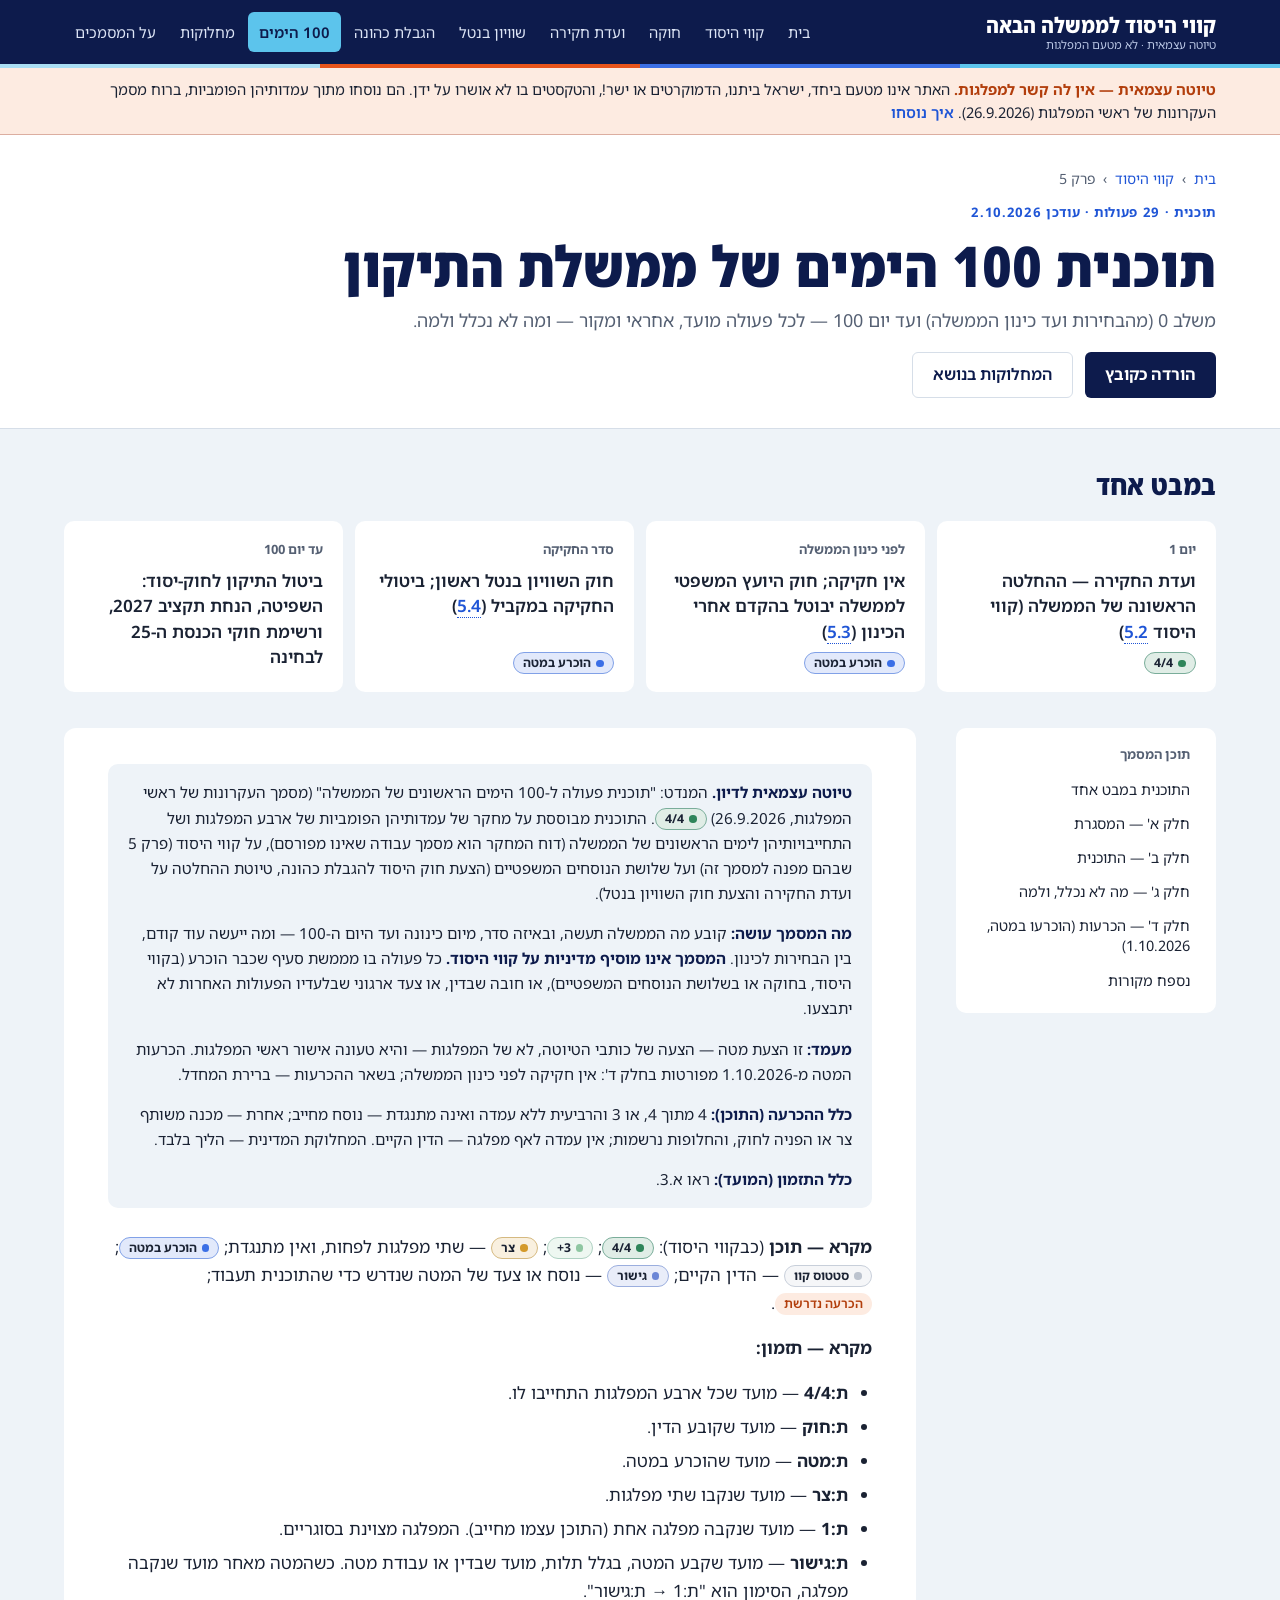
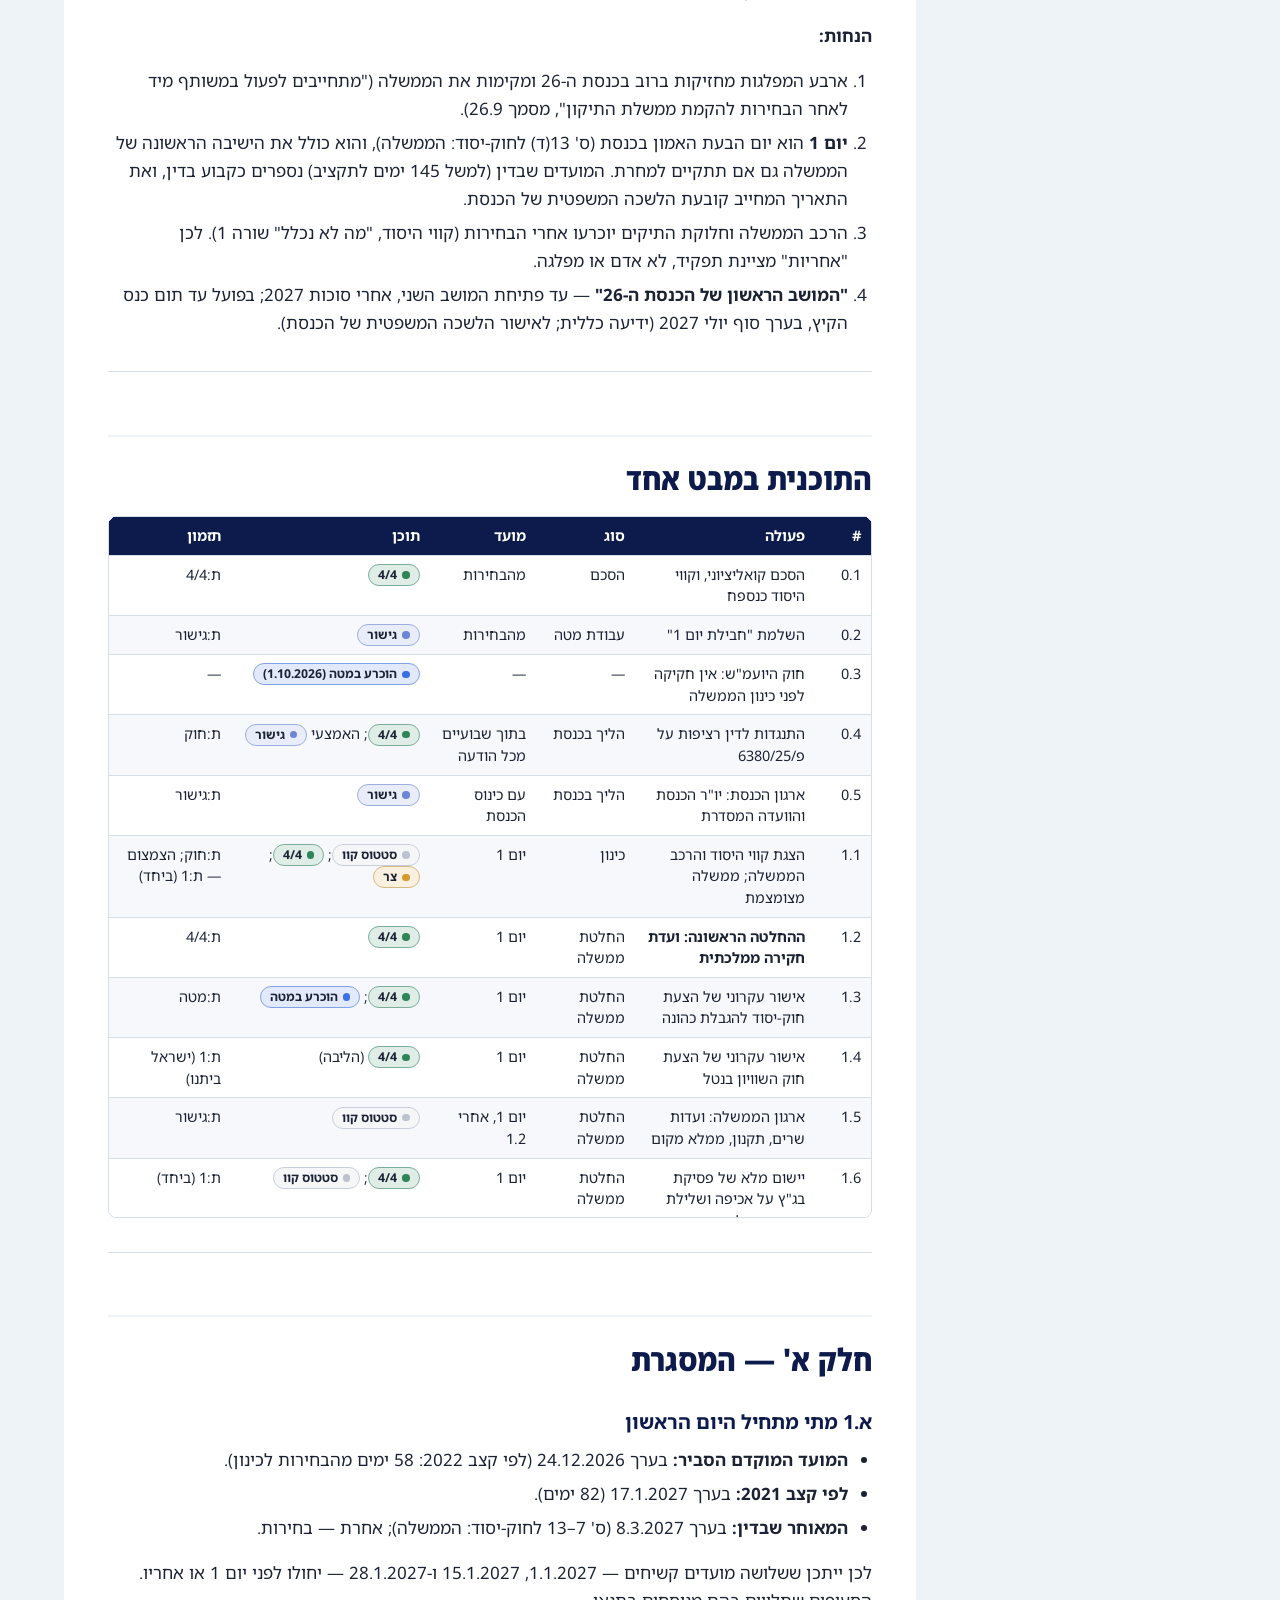
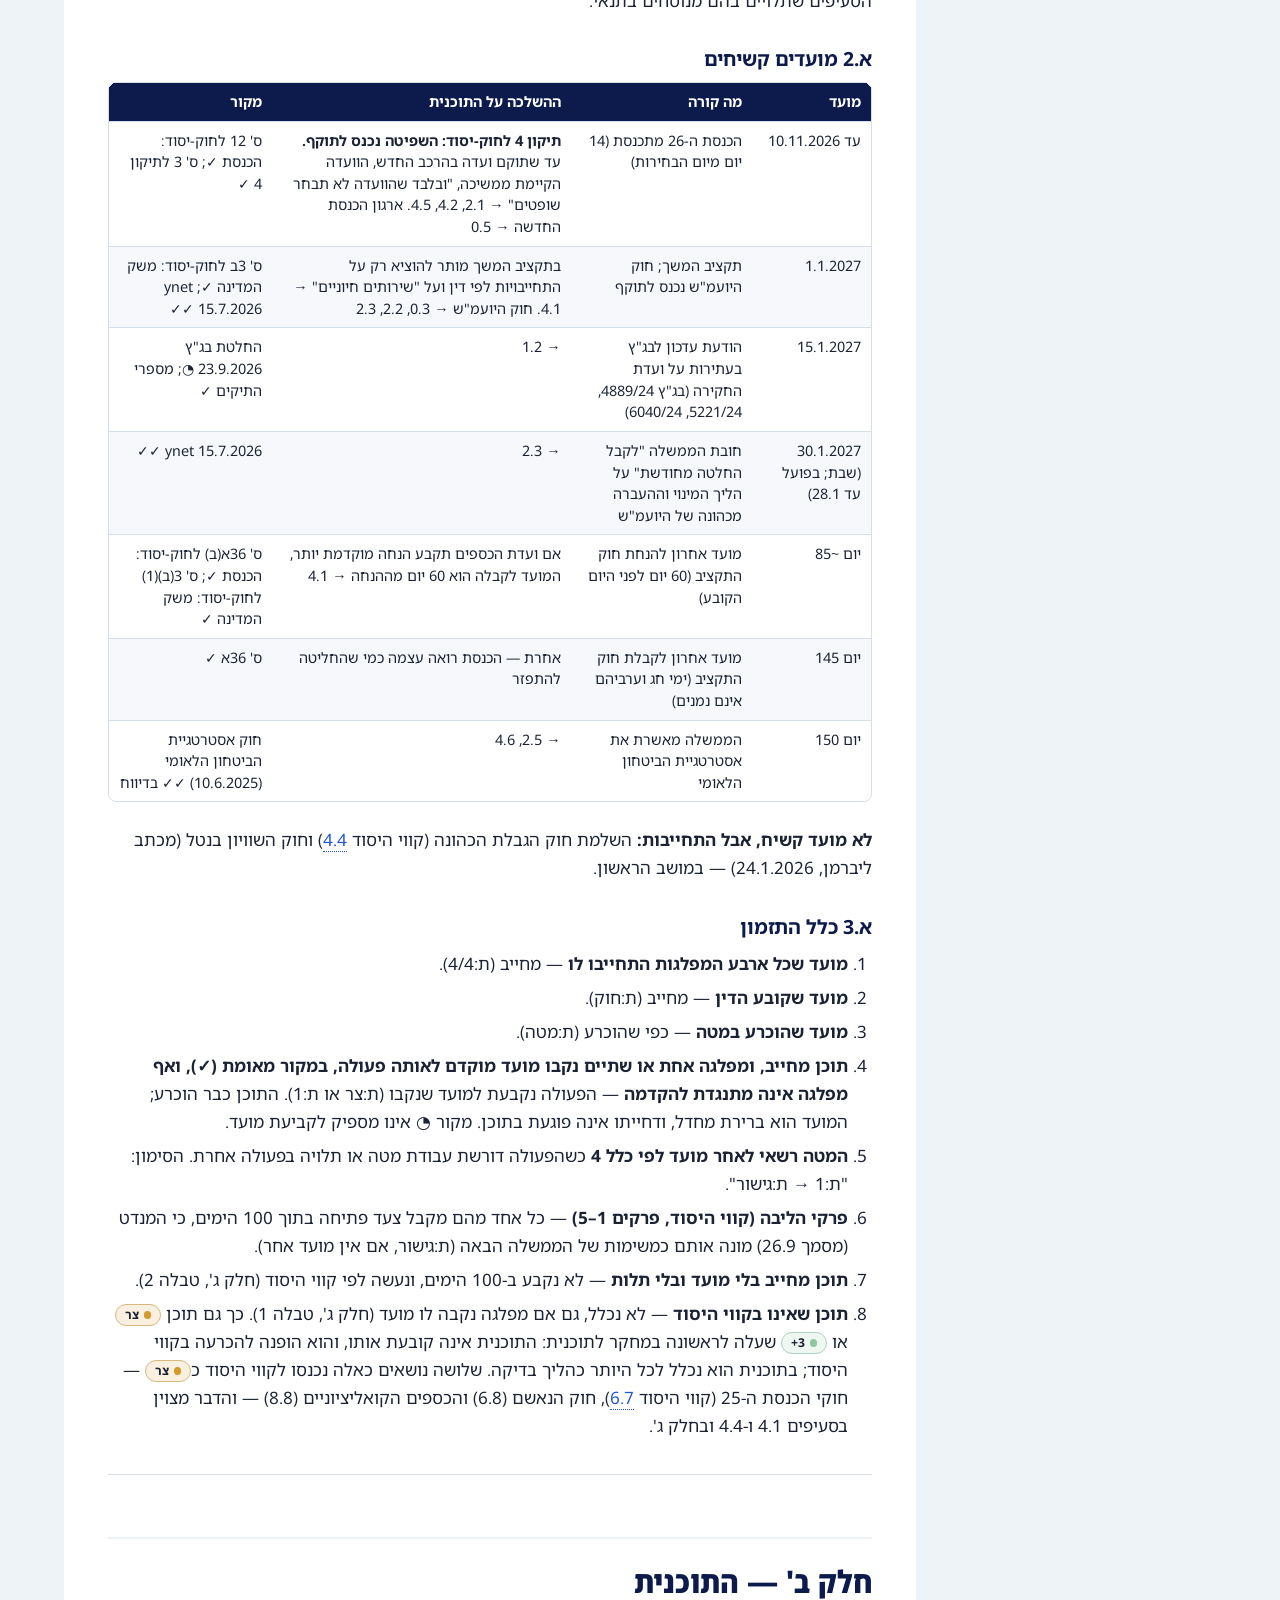
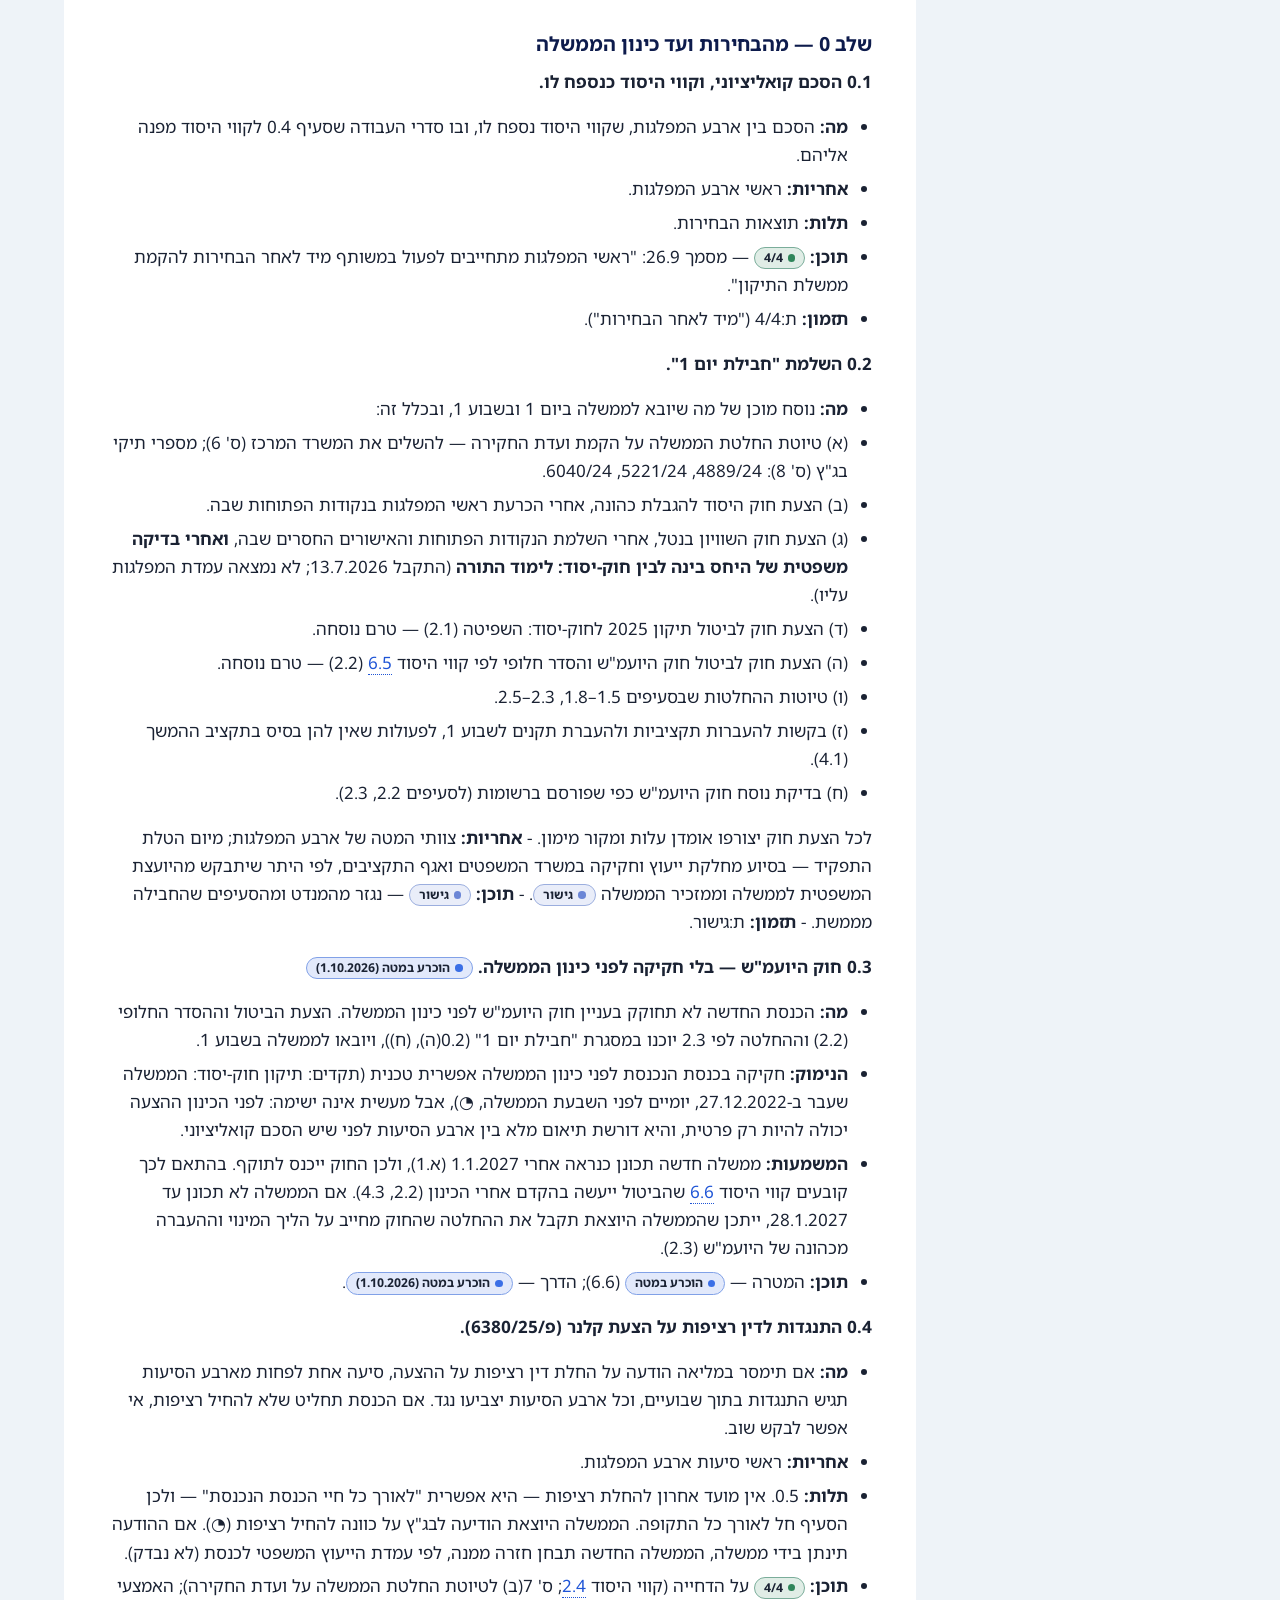
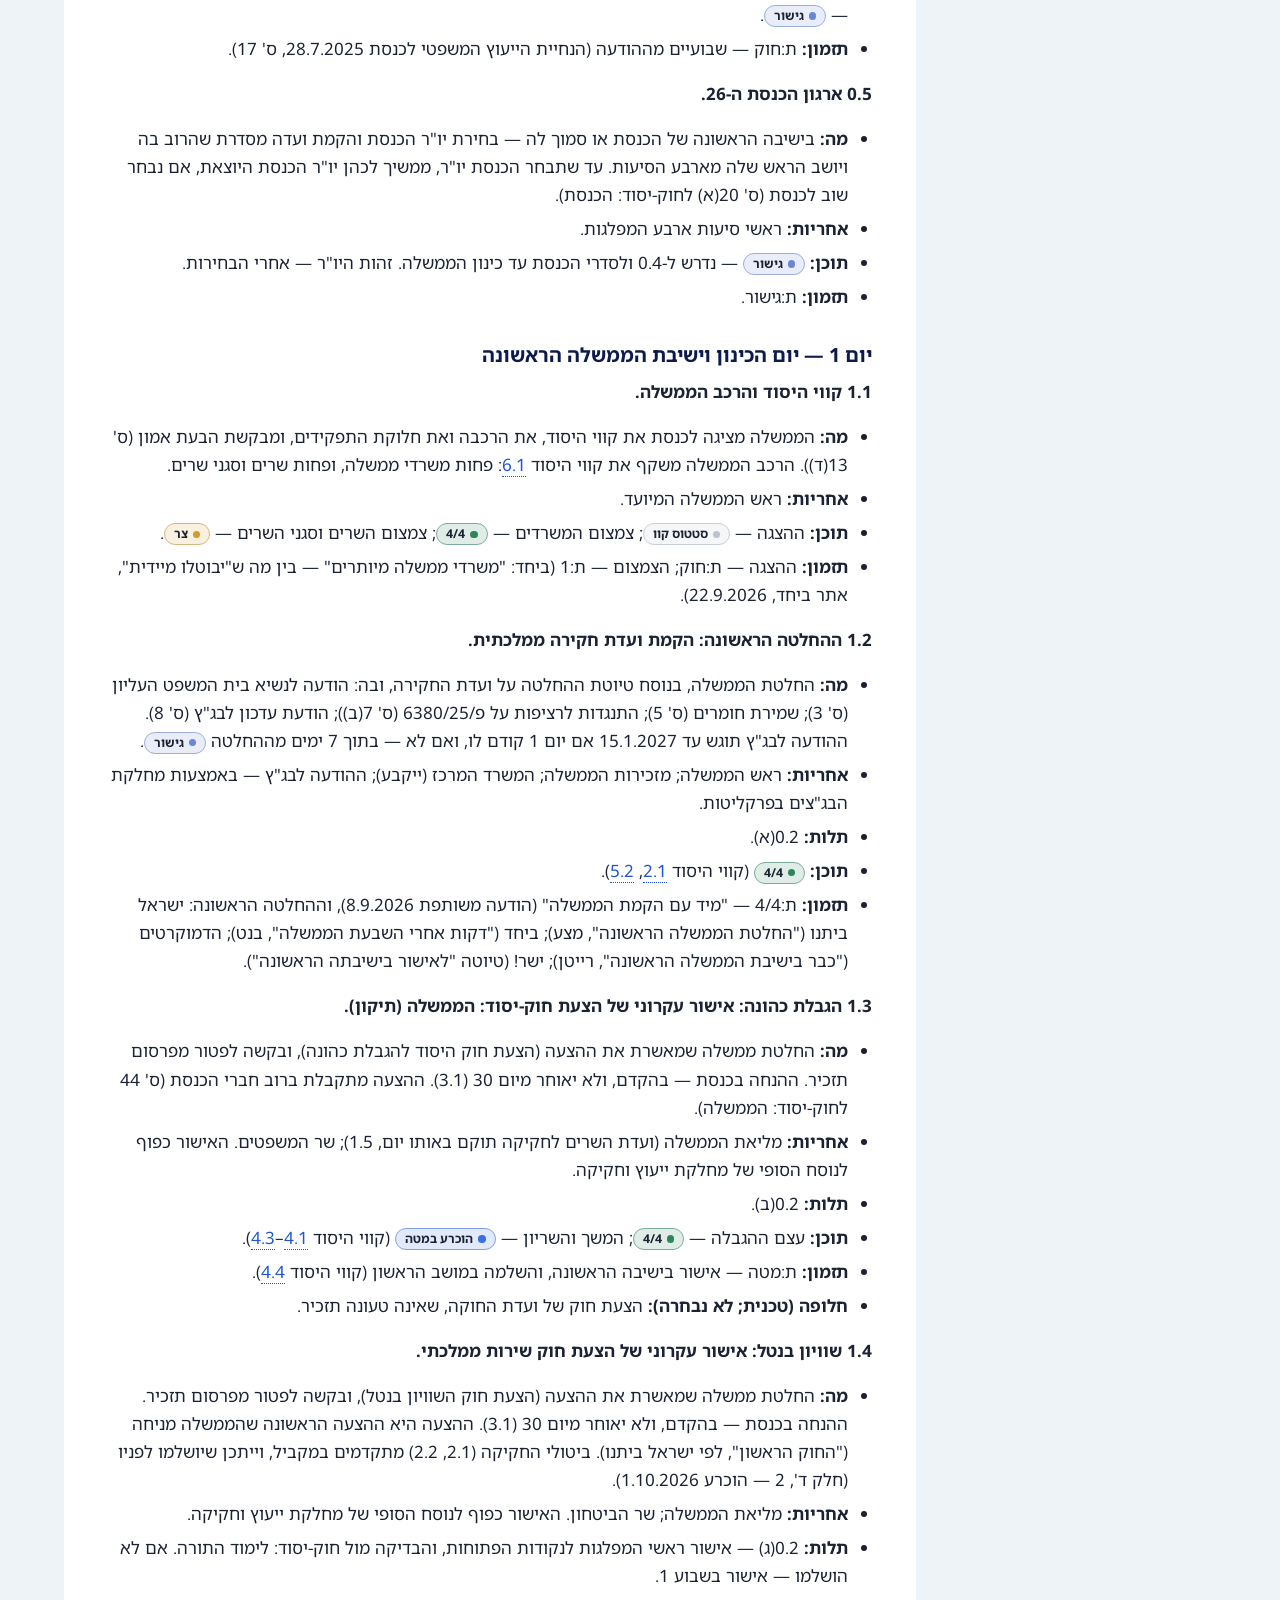
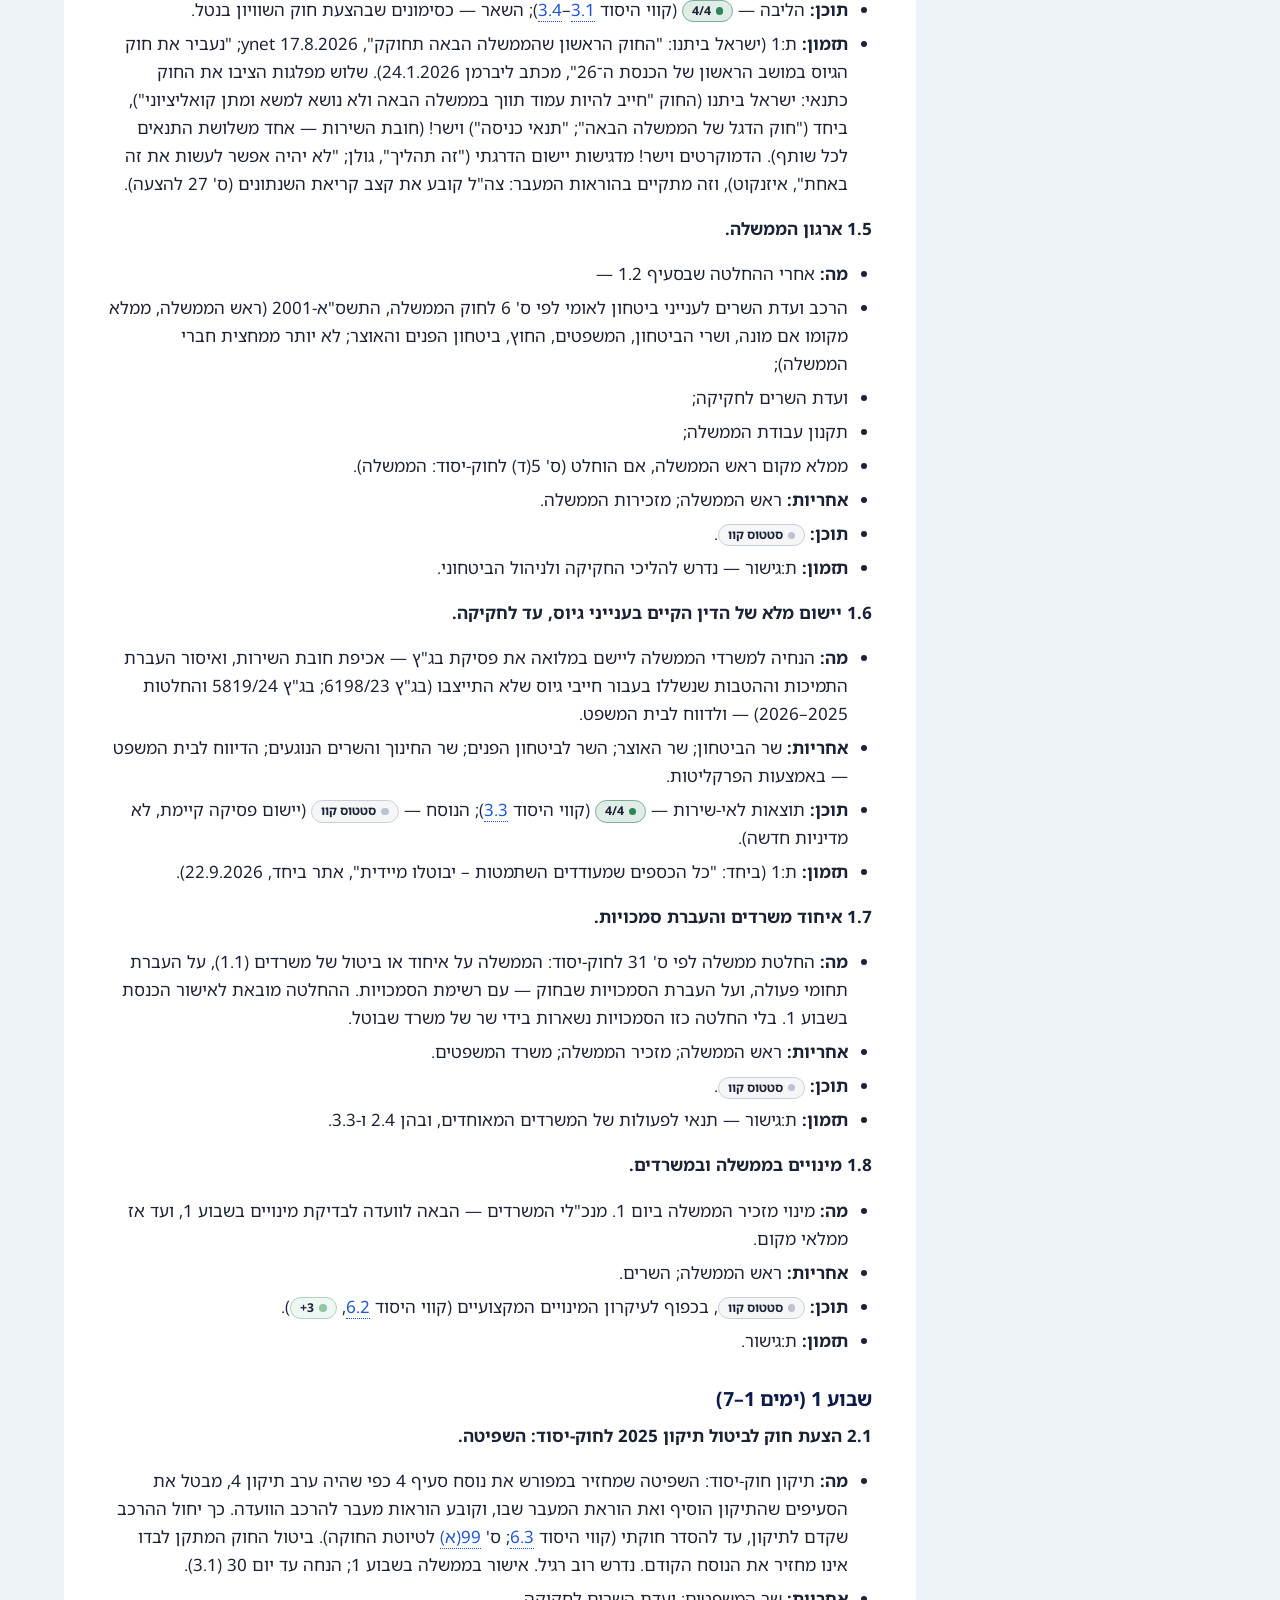
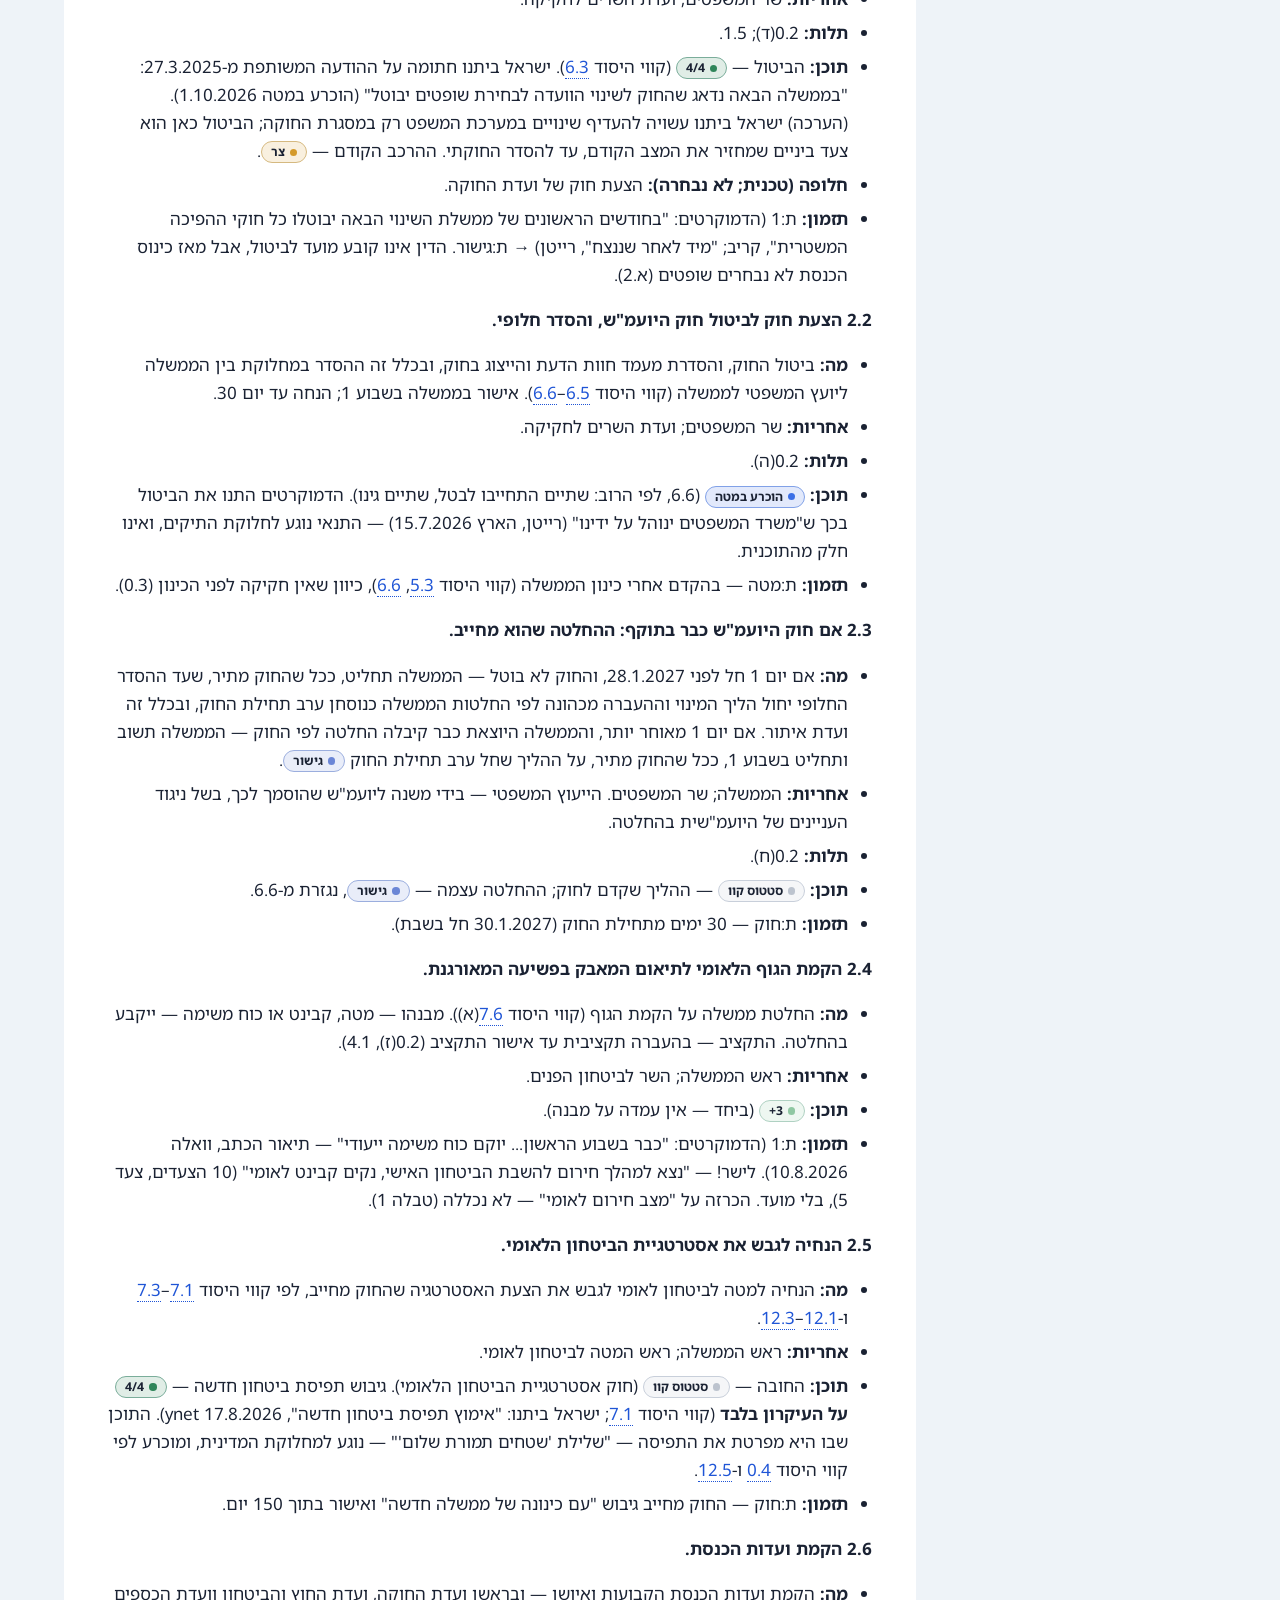
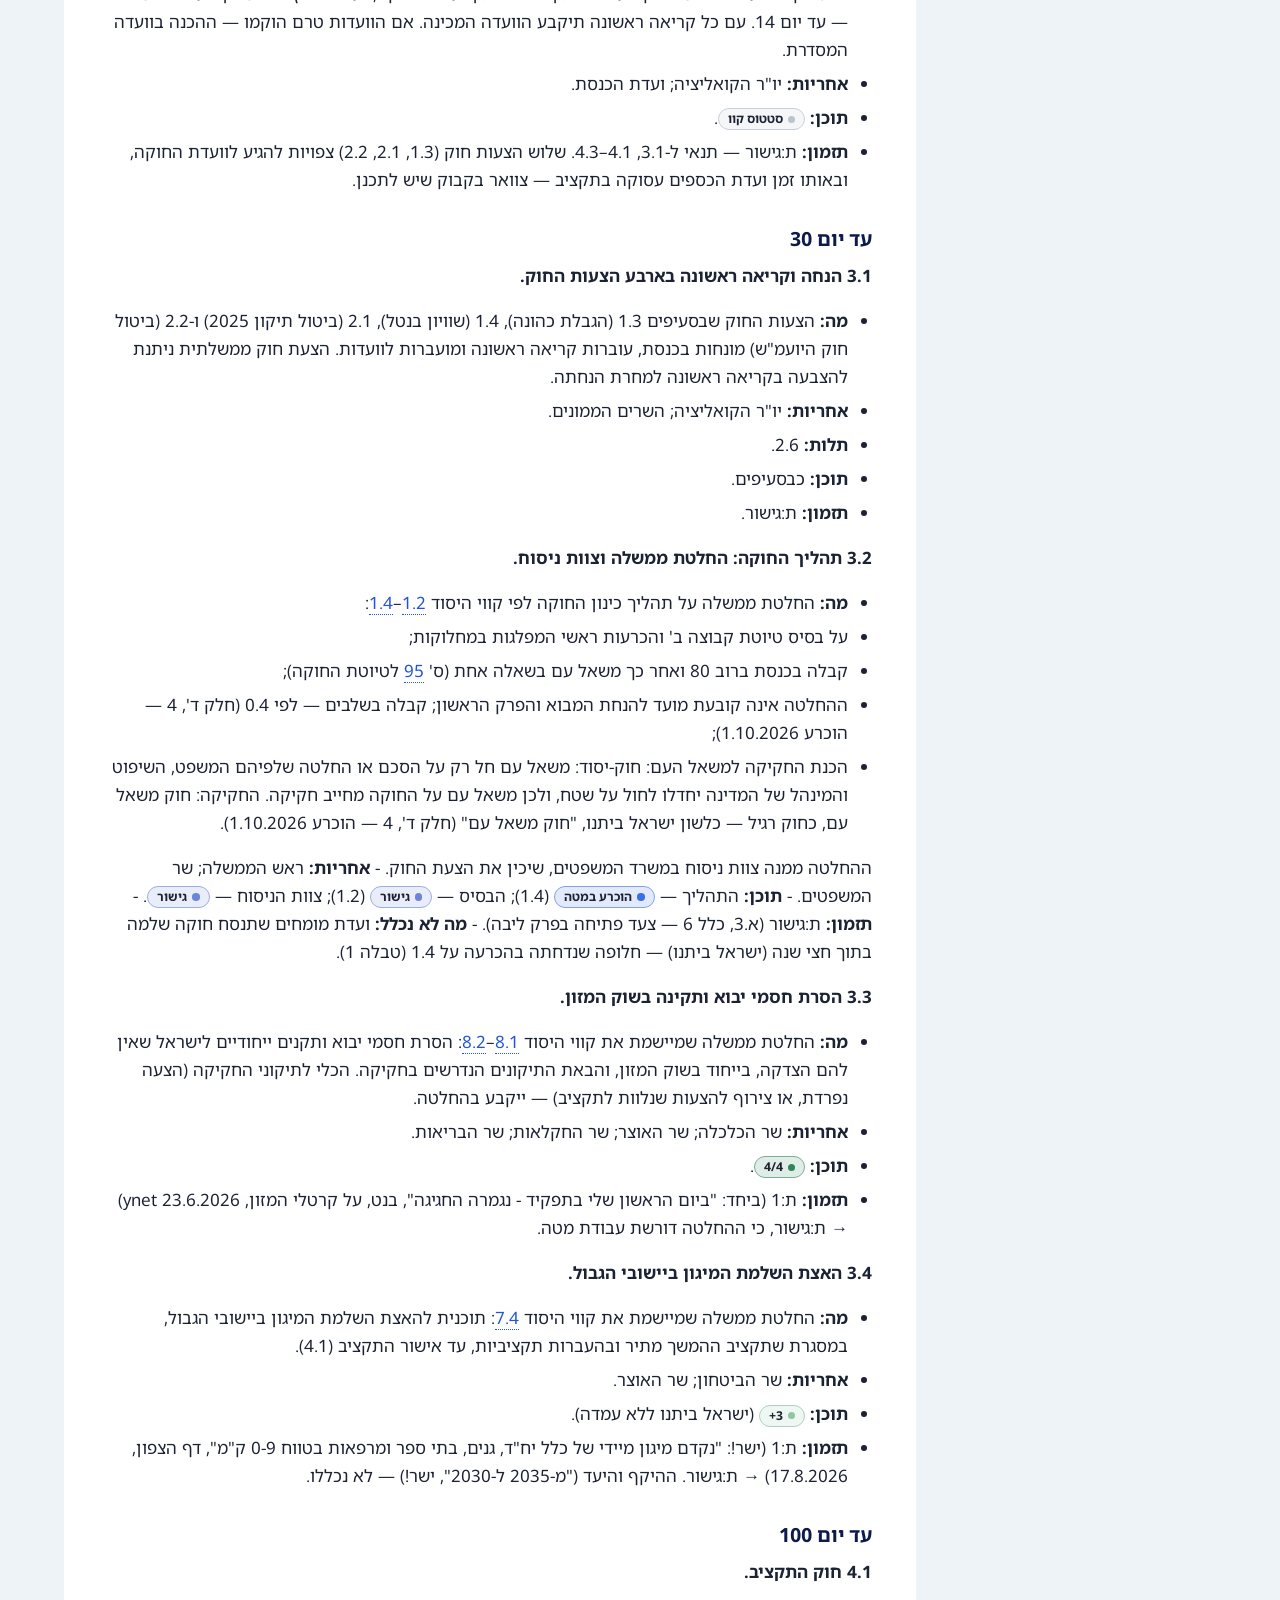
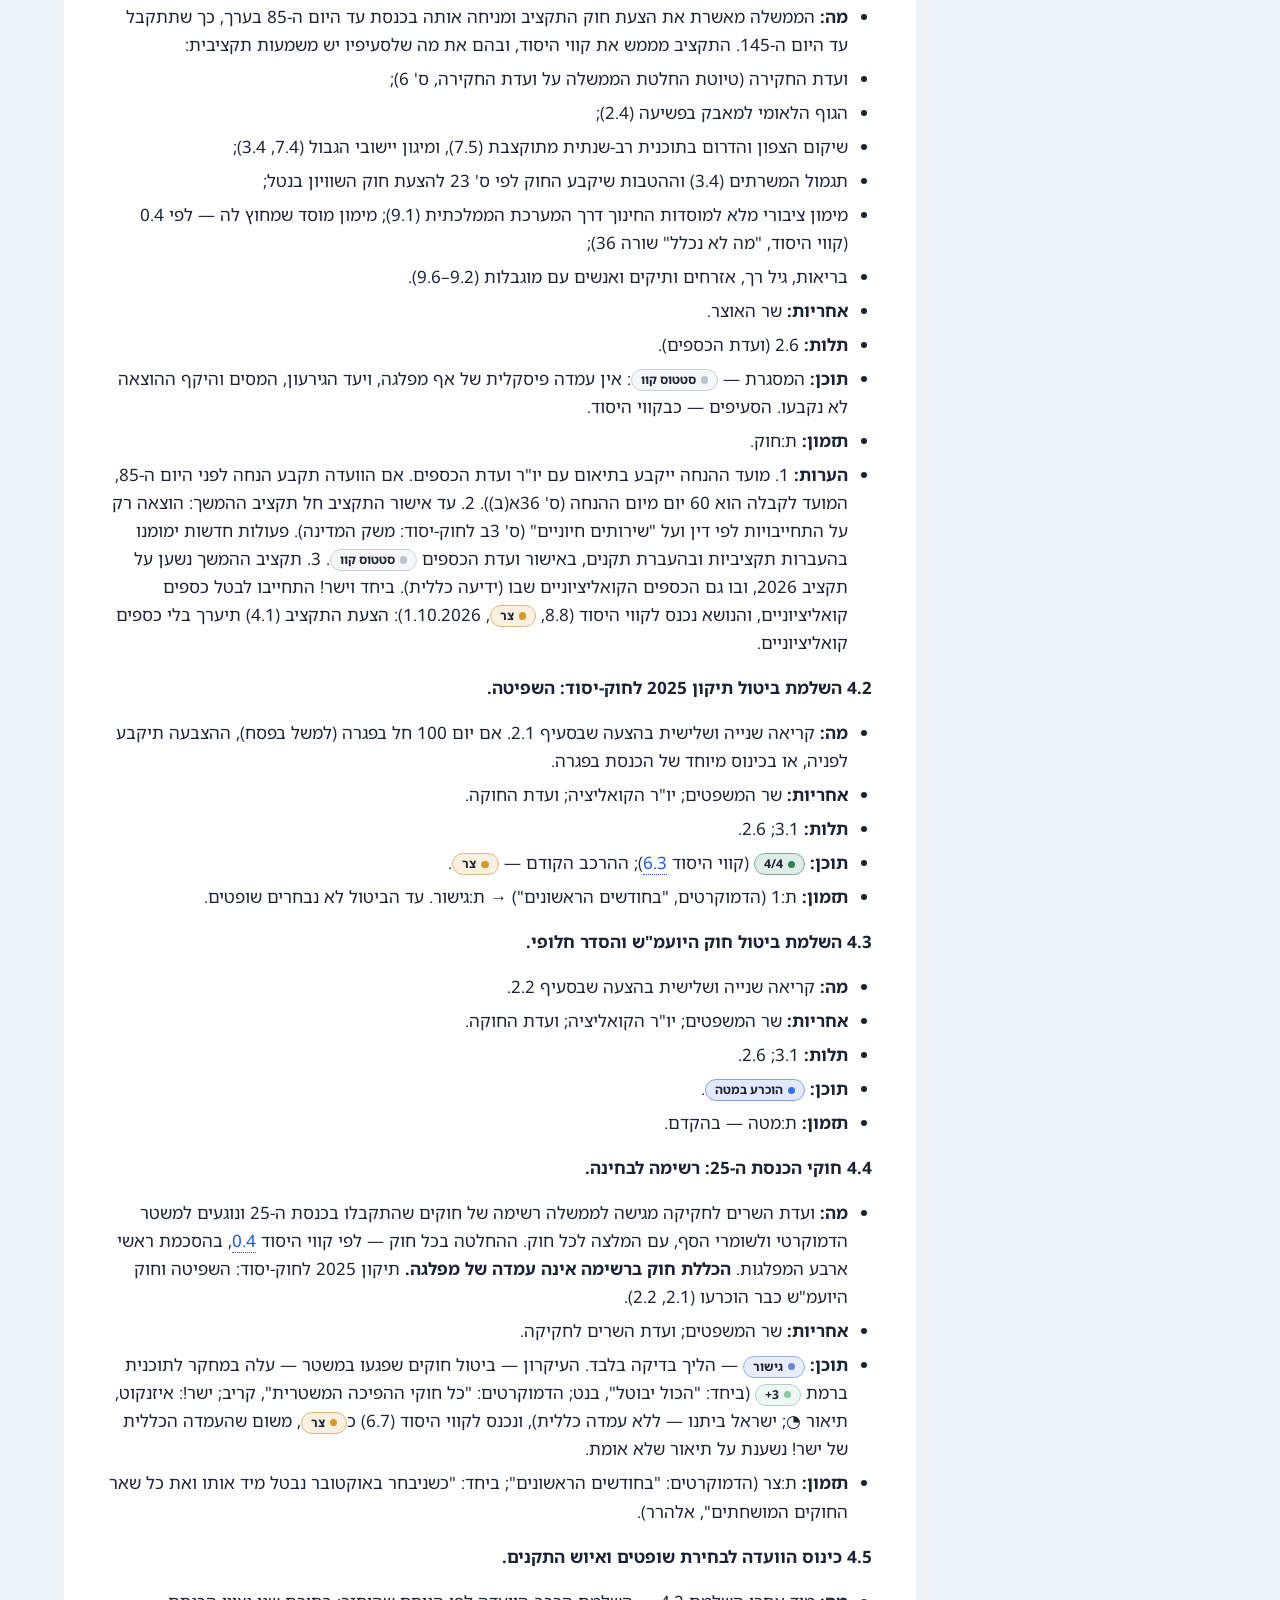
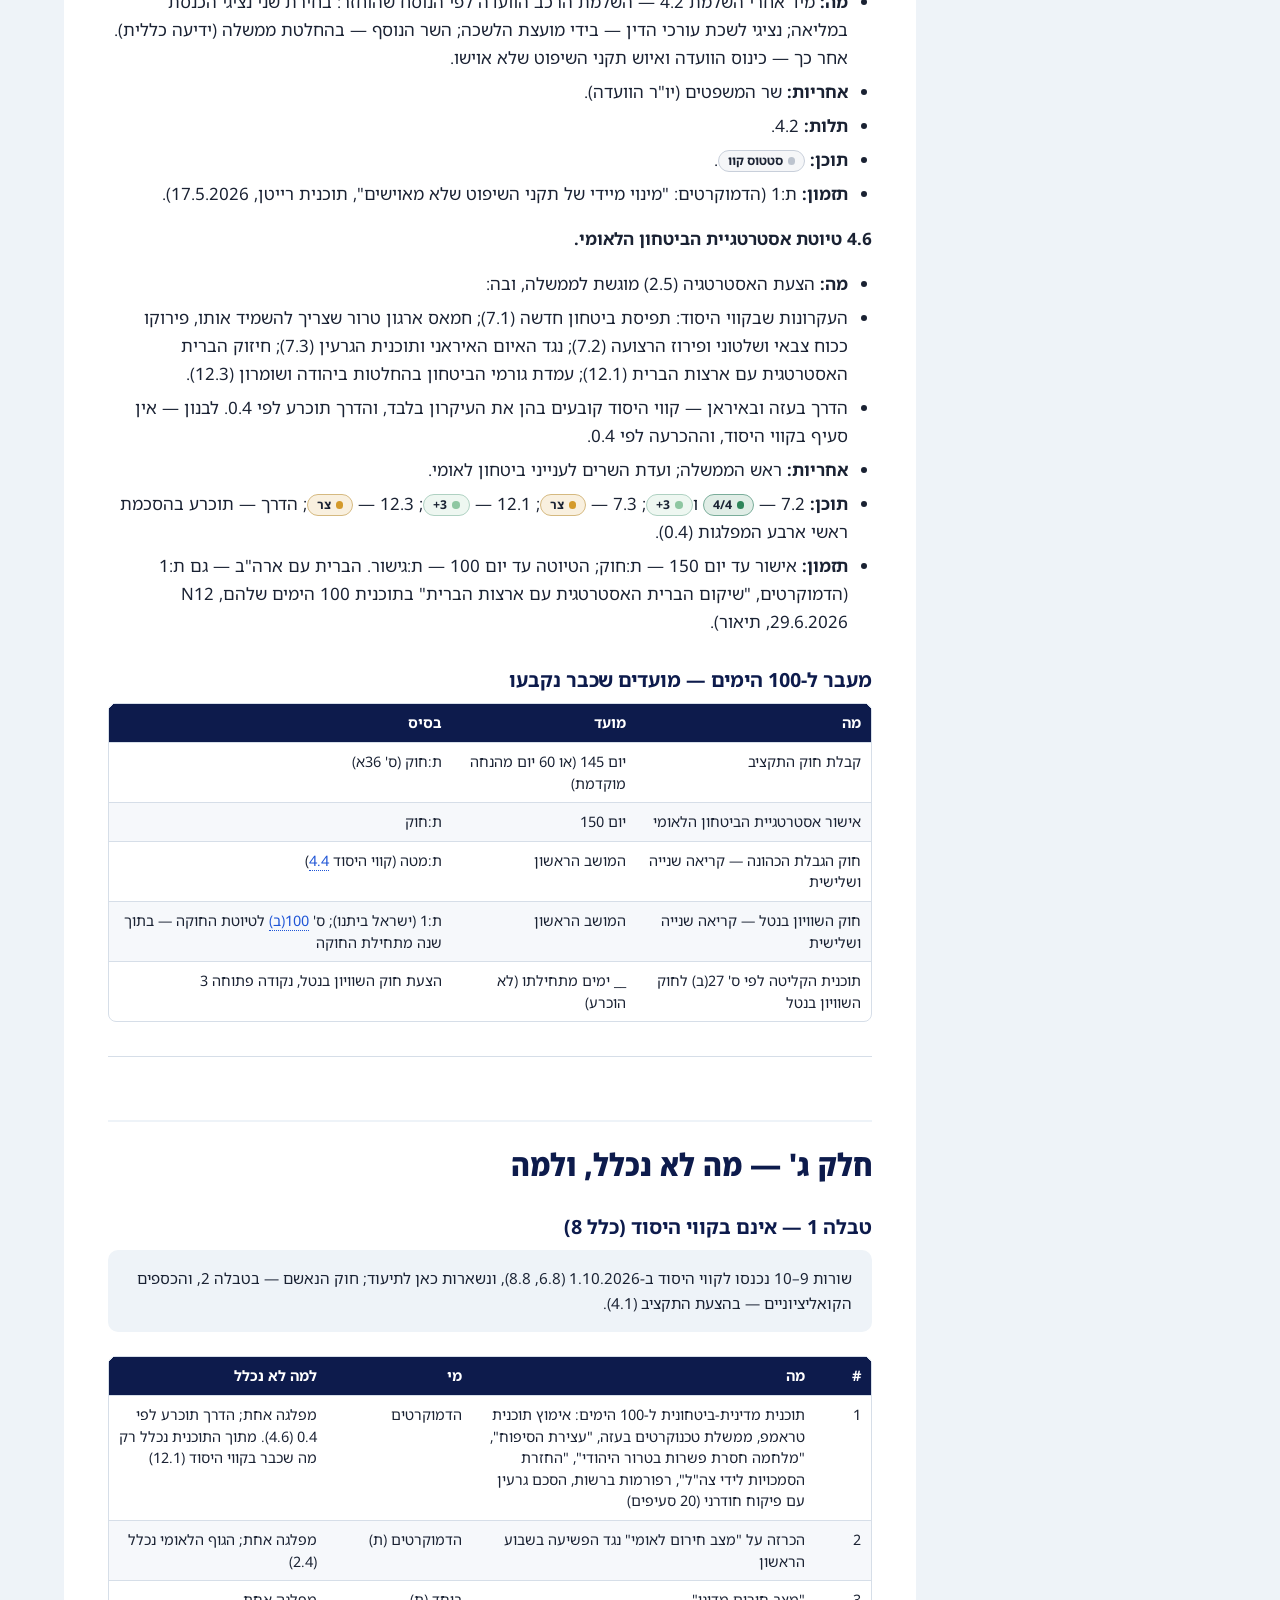
==== commit f3885ea8: "עריכה לקורא חיצוני: הסרת הערות עבודה פנימיות מכל המסמכים - הוסרו מספרי שלבים, מספרי גרסאות, יומני שי" ====
--- a/100-days.html
+++ b/100-days.html
@@ -11,9 +11,10 @@
 <a class="skip" href="#content">דלג לתוכן</a>
 <header class="topbar"><div class="topbar-inner"><a class="brand" href="index.html"><b>קווי היסוד לממשלה הבאה</b><span>טיוטה עצמאית · לא מטעם המפלגות</span></a><nav class="nav" aria-label="ניווט ראשי"><a href="index.html">בית</a><a href="guidelines.html">קווי היסוד</a><a href="constitution.html">חוקה</a><a href="inquiry.html">ועדת חקירה</a><a href="equal-burden.html">שוויון בנטל</a><a href="term-limits.html">הגבלת כהונה</a><a href="100-days.html" aria-current="page">100 הימים</a><a href="disputes.html">מחלוקות</a><a href="letter.html">על המסמכים</a></nav></div><div class="stripe" aria-hidden="true"><span></span><span></span><span></span><span></span></div></header>
 <div class="notice" role="note"><div class="wrap"><b>טיוטה עצמאית — אין לה קשר למפלגות.</b> האתר אינו מטעם ביחד, ישראל ביתנו, הדמוקרטים או ישר!, והטקסטים בו לא אושרו על ידן. הם נוסחו מתוך עמדותיהן הפומביות, ברוח מסמך העקרונות של ראשי המפלגות (26.9.2026). <a href="letter.html">איך נוסחו</a></div></div>
-<main id="content" tabindex="-1"><section class="page-head"><div class="wrap"><nav class="crumbs" aria-label="מיקום באתר"><a href="index.html">בית</a><span aria-hidden="true">›</span><a href="guidelines.html">קווי היסוד</a><span aria-hidden="true">›</span><span>פרק 5</span></nav><span class="kicker">תוכנית · 29 פעולות · עודכן 1.10.2026</span><h1>תוכנית 100 הימים של ממשלת התיקון</h1><p class="lede">משלב 0 (מהבחירות ועד כינון הממשלה) ועד יום 100 — לכל פעולה מועד, אחראי ומקור — ומה לא נכלל ולמה.</p><div class="actions no-print"><a class="btn btn-ink" href="pdf/תוכנית-100-הימים.pdf" download>הורדה כקובץ</a><a class="btn btn-outline" href="disputes.html#תוכנית-100-הימים-שלב-5">המחלוקות בנושא</a></div></div></section><div class="wrap page-main"><section class="glance" aria-labelledby="glance-h"><h2 id="glance-h">במבט אחד</h2><div class="tiles"><div class="tile"><span class="tile-label">יום 1</span><span class="tile-value">ועדת החקירה — ההחלטה הראשונה של הממשלה (קווי היסוד <a class="xref" href="guidelines.html#g-5.2">5.2</a>)</span><span class="tag lvl-all4" title="ארבע המפלגות"><span class="dot" aria-hidden="true"></span>4/4<span class="sr"> — ארבע המפלגות</span></span></div><div class="tile"><span class="tile-label">לפני כינון הממשלה</span><span class="tile-value">אין חקיקה; חוק היועץ המשפטי לממשלה יבוטל בהקדם אחרי הכינון (<a class="xref" href="guidelines.html#g-5.3">5.3</a>)</span><span class="tag lvl-decided" title="הכרעה של כותבי הטיוטה, טעונה אישור ראשי המפלגות"><span class="dot" aria-hidden="true"></span>הוכרע במטה<span class="sr"> — הכרעה של כותבי הטיוטה, טעונה אישור ראשי המפלגות</span></span></div><div class="tile"><span class="tile-label">סדר החקיקה</span><span class="tile-value">חוק השוויון בנטל ראשון; ביטולי החקיקה במקביל (<a class="xref" href="guidelines.html#g-5.4">5.4</a>)</span><span class="tag lvl-decided" title="הכרעה של כותבי הטיוטה, טעונה אישור ראשי המפלגות"><span class="dot" aria-hidden="true"></span>הוכרע במטה<span class="sr"> — הכרעה של כותבי הטיוטה, טעונה אישור ראשי המפלגות</span></span></div><div class="tile"><span class="tile-label">עד יום 100</span><span class="tile-value">ביטול התיקון לחוק-יסוד: השפיטה, הנחת תקציב 2027, ורשימת חוקי הכנסת ה-25 לבחינה</span></div></div></section><div class="doc-layout"><nav class="rail" aria-label="תוכן המסמך"><h2>תוכן המסמך</h2><ol><li><a href="#התוכנית-במבט-אחד">התוכנית במבט אחד</a></li><li><a href="#חלק-א-המסגרת">חלק א' — המסגרת</a></li><li><a href="#חלק-ב-התוכנית">חלק ב' — התוכנית</a></li><li><a href="#חלק-ג-מה-לא-נכלל-ולמה">חלק ג' — מה לא נכלל, ולמה</a></li><li><a href="#חלק-ד-הכרעות-הוכרעו-במטה-1102026">חלק ד' — הכרעות (הוכרעו במטה, 1.10.2026)</a></li><li><a href="#חלק-ה-השלכות-על-תוצרים-אחרים-לשלב-6">חלק ה' — השלכות על תוצרים אחרים (לשלב 6)</a></li><li><a href="#נספח-מקורות">נספח מקורות</a></li></ol></nav><article class="doc"><details class="toc no-print"><summary>תוכן העניינים</summary><ol><li><a href="#התוכנית-במבט-אחד">התוכנית במבט אחד</a></li><li><a href="#חלק-א-המסגרת">חלק א' — המסגרת</a></li><li><a href="#חלק-ב-התוכנית">חלק ב' — התוכנית</a></li><li><a href="#חלק-ג-מה-לא-נכלל-ולמה">חלק ג' — מה לא נכלל, ולמה</a></li><li><a href="#חלק-ד-הכרעות-הוכרעו-במטה-1102026">חלק ד' — הכרעות (הוכרעו במטה, 1.10.2026)</a></li><li><a href="#חלק-ה-השלכות-על-תוצרים-אחרים-לשלב-6">חלק ה' — השלכות על תוצרים אחרים (לשלב 6)</a></li><li><a href="#נספח-מקורות">נספח מקורות</a></li></ol></details><blockquote>
-<p><strong>טיוטת מטה של קבוצה ב', גרסה 2.2, 1.10.2026 (שלב 5; עודכן בשלב 6).</strong> המנדט: "תוכנית פעולה ל-100 הימים הראשונים של הממשלה" (מסמך העקרונות של ראשי המפלגות, 26.9.2026) <span class="tag lvl-all4" title="ארבע המפלגות"><span class="dot" aria-hidden="true"></span>4/4<span class="sr"> — ארבע המפלגות</span></span>. הבסיס: דוח המחקר המאומת לשלב 5 (<span class="docref">מחקר 100 הימים - דוח מאומת</span>); קווי היסוד (גרסה 2.3; פרק 5 שבהם מפנה למסמך זה); תוצרי שלבים 1–3. גרסה 1.0 עברה ביקורת צוות: מומחה למינהל ציבורי ולמטה ממשלתי, יועץ פרלמנטרי, בוחן עקביות ו"יריב" שייצג כל מפלגה בתורה. גרסה 2.0 משלבת את הביקורת. גרסה 2.1 משלבת את הכרעות המטה מ-1.10.2026 (חלק ד'): אין חקיקה לפני כינון הממשלה; בשאר ההכרעות — ברירת המחדל. גרסה 2.2 (שלב 6) מעדכנת סימונים אחרי ההכרעות בקווי היסוד מ-1.10.2026: ביטול תיקון 2025 — <span class="tag lvl-all4" title="ארבע המפלגות"><span class="dot" aria-hidden="true"></span>4/4<span class="sr"> — ארבע המפלגות</span></span> (2.1, 4.2); תפיסת ביטחון — <span class="tag lvl-all4" title="ארבע המפלגות"><span class="dot" aria-hidden="true"></span>4/4<span class="sr"> — ארבע המפלגות</span></span> על העיקרון (2.5); חוקי הכנסת ה-25, חוק הנאשם והכספים הקואליציוניים נכנסו לקווי היסוד כ<span class="tag lvl-narrow" title="מכנה משותף צר"><span class="dot" aria-hidden="true"></span>צר<span class="sr"> — מכנה משותף צר</span></span> (6.7, 6.8, 8.8); חלק ה' בוצע.</p>
-<p><strong>מה המסמך עושה:</strong> קובע מה הממשלה תעשה, ובאיזה סדר, מיום כינונה ועד היום ה-100 — ומה ייעשה עוד קודם, בין הבחירות לכינון. <strong>המסמך אינו מוסיף מדיניות על קווי היסוד.</strong> כל פעולה בו מממשת סעיף שכבר הוכרע (בקווי היסוד, בחוקה או בתוצרי שלבים 1–3), או חובה שבדין, או צעד ארגוני שבלעדיו הפעולות האחרות לא יתבצעו.</p>
+<main id="content" tabindex="-1"><section class="page-head"><div class="wrap"><nav class="crumbs" aria-label="מיקום באתר"><a href="index.html">בית</a><span aria-hidden="true">›</span><a href="guidelines.html">קווי היסוד</a><span aria-hidden="true">›</span><span>פרק 5</span></nav><span class="kicker">תוכנית · 29 פעולות · עודכן 2.10.2026</span><h1>תוכנית 100 הימים של ממשלת התיקון</h1><p class="lede">משלב 0 (מהבחירות ועד כינון הממשלה) ועד יום 100 — לכל פעולה מועד, אחראי ומקור — ומה לא נכלל ולמה.</p><div class="actions no-print"><a class="btn btn-ink" href="pdf/תוכנית-100-הימים.pdf" download>הורדה כקובץ</a><a class="btn btn-outline" href="disputes.html#תוכנית-100-הימים">המחלוקות בנושא</a></div></div></section><div class="wrap page-main"><section class="glance" aria-labelledby="glance-h"><h2 id="glance-h">במבט אחד</h2><div class="tiles"><div class="tile"><span class="tile-label">יום 1</span><span class="tile-value">ועדת החקירה — ההחלטה הראשונה של הממשלה (קווי היסוד <a class="xref" href="guidelines.html#g-5.2">5.2</a>)</span><span class="tag lvl-all4" title="ארבע המפלגות"><span class="dot" aria-hidden="true"></span>4/4<span class="sr"> — ארבע המפלגות</span></span></div><div class="tile"><span class="tile-label">לפני כינון הממשלה</span><span class="tile-value">אין חקיקה; חוק היועץ המשפטי לממשלה יבוטל בהקדם אחרי הכינון (<a class="xref" href="guidelines.html#g-5.3">5.3</a>)</span><span class="tag lvl-decided" title="הכרעה של כותבי הטיוטה, טעונה אישור ראשי המפלגות"><span class="dot" aria-hidden="true"></span>הוכרע במטה<span class="sr"> — הכרעה של כותבי הטיוטה, טעונה אישור ראשי המפלגות</span></span></div><div class="tile"><span class="tile-label">סדר החקיקה</span><span class="tile-value">חוק השוויון בנטל ראשון; ביטולי החקיקה במקביל (<a class="xref" href="guidelines.html#g-5.4">5.4</a>)</span><span class="tag lvl-decided" title="הכרעה של כותבי הטיוטה, טעונה אישור ראשי המפלגות"><span class="dot" aria-hidden="true"></span>הוכרע במטה<span class="sr"> — הכרעה של כותבי הטיוטה, טעונה אישור ראשי המפלגות</span></span></div><div class="tile"><span class="tile-label">עד יום 100</span><span class="tile-value">ביטול התיקון לחוק-יסוד: השפיטה, הנחת תקציב 2027, ורשימת חוקי הכנסת ה-25 לבחינה</span></div></div></section><div class="doc-layout"><nav class="rail" aria-label="תוכן המסמך"><h2>תוכן המסמך</h2><ol><li><a href="#התוכנית-במבט-אחד">התוכנית במבט אחד</a></li><li><a href="#חלק-א-המסגרת">חלק א' — המסגרת</a></li><li><a href="#חלק-ב-התוכנית">חלק ב' — התוכנית</a></li><li><a href="#חלק-ג-מה-לא-נכלל-ולמה">חלק ג' — מה לא נכלל, ולמה</a></li><li><a href="#חלק-ד-הכרעות-הוכרעו-במטה-1102026">חלק ד' — הכרעות (הוכרעו במטה, 1.10.2026)</a></li><li><a href="#נספח-מקורות">נספח מקורות</a></li></ol></nav><article class="doc"><details class="toc no-print"><summary>תוכן העניינים</summary><ol><li><a href="#התוכנית-במבט-אחד">התוכנית במבט אחד</a></li><li><a href="#חלק-א-המסגרת">חלק א' — המסגרת</a></li><li><a href="#חלק-ב-התוכנית">חלק ב' — התוכנית</a></li><li><a href="#חלק-ג-מה-לא-נכלל-ולמה">חלק ג' — מה לא נכלל, ולמה</a></li><li><a href="#חלק-ד-הכרעות-הוכרעו-במטה-1102026">חלק ד' — הכרעות (הוכרעו במטה, 1.10.2026)</a></li><li><a href="#נספח-מקורות">נספח מקורות</a></li></ol></details><blockquote>
+<p><strong>טיוטה עצמאית לדיון.</strong> המנדט: "תוכנית פעולה ל-100 הימים הראשונים של הממשלה" (מסמך העקרונות של ראשי המפלגות, 26.9.2026) <span class="tag lvl-all4" title="ארבע המפלגות"><span class="dot" aria-hidden="true"></span>4/4<span class="sr"> — ארבע המפלגות</span></span>. התוכנית מבוססת על מחקר של עמדותיהן הפומביות של ארבע המפלגות ושל התחייבויותיהן לימים הראשונים של הממשלה (דוח המחקר הוא מסמך עבודה שאינו מפורסם), על קווי היסוד (פרק 5 שבהם מפנה למסמך זה) ועל שלושת הנוסחים המשפטיים (הצעת חוק היסוד להגבלת כהונה, טיוטת ההחלטה על ועדת החקירה והצעת חוק השוויון בנטל).</p>
+<p><strong>מה המסמך עושה:</strong> קובע מה הממשלה תעשה, ובאיזה סדר, מיום כינונה ועד היום ה-100 — ומה ייעשה עוד קודם, בין הבחירות לכינון. <strong>המסמך אינו מוסיף מדיניות על קווי היסוד.</strong> כל פעולה בו מממשת סעיף שכבר הוכרע (בקווי היסוד, בחוקה או בשלושת הנוסחים המשפטיים), או חובה שבדין, או צעד ארגוני שבלעדיו הפעולות האחרות לא יתבצעו.</p>
+<p><strong>מעמד:</strong> זו הצעת מטה — הצעה של כותבי הטיוטה, לא של המפלגות — והיא טעונה אישור ראשי המפלגות. הכרעות המטה מ-1.10.2026 מפורטות בחלק ד': אין חקיקה לפני כינון הממשלה; בשאר ההכרעות — ברירת המחדל.</p>
 <p><strong>כלל ההכרעה (התוכן):</strong> 4 מתוך 4, או 3 והרביעית ללא עמדה ואינה מתנגדת — נוסח מחייב; אחרת — מכנה משותף צר או הפניה לחוק, והחלופות נרשמות; אין עמדה לאף מפלגה — הדין הקיים. המחלוקת המדינית — הליך בלבד.</p>
 <p><strong>כלל התזמון (המועד):</strong> ראו א.3.</p>
 </blockquote>
@@ -364,14 +365,14 @@
 <li><strong>המטה רשאי לאחר מועד לפי כלל 4</strong> כשהפעולה דורשת עבודת מטה או תלויה בפעולה אחרת. הסימון: "ת:1 → ת:גישור".</li>
 <li><strong>פרקי הליבה (קווי היסוד, פרקים 1–5)</strong> — כל אחד מהם מקבל צעד פתיחה בתוך 100 הימים, כי המנדט (מסמך 26.9) מונה אותם כמשימות של הממשלה הבאה (ת:גישור, אם אין מועד אחר).</li>
 <li><strong>תוכן מחייב בלי מועד ובלי תלות</strong> — לא נקבע ב-100 הימים, ונעשה לפי קווי היסוד (חלק ג', טבלה 2).</li>
-<li><strong>תוכן שאינו בקווי היסוד</strong> — לא נכלל, גם אם מפלגה נקבה לו מועד (חלק ג', טבלה 1). כך גם תוכן <span class="tag lvl-narrow" title="מכנה משותף צר"><span class="dot" aria-hidden="true"></span>צר<span class="sr"> — מכנה משותף צר</span></span> או <span class="tag lvl-three" title="שלוש מפלגות, והרביעית ללא עמדה ואינה מתנגדת"><span class="dot" aria-hidden="true"></span>3+<span class="sr"> — שלוש מפלגות, והרביעית ללא עמדה ואינה מתנגדת</span></span> שעלה לראשונה במחקר לשלב 5: הוא מועבר לשלב 6 (חלק ה'), ובתוכנית הוא נכלל לכל היותר כהליך בדיקה.</li>
+<li><strong>תוכן שאינו בקווי היסוד</strong> — לא נכלל, גם אם מפלגה נקבה לו מועד (חלק ג', טבלה 1). כך גם תוכן <span class="tag lvl-narrow" title="מכנה משותף צר"><span class="dot" aria-hidden="true"></span>צר<span class="sr"> — מכנה משותף צר</span></span> או <span class="tag lvl-three" title="שלוש מפלגות, והרביעית ללא עמדה ואינה מתנגדת"><span class="dot" aria-hidden="true"></span>3+<span class="sr"> — שלוש מפלגות, והרביעית ללא עמדה ואינה מתנגדת</span></span> שעלה לראשונה במחקר לתוכנית: התוכנית אינה קובעת אותו, והוא הופנה להכרעה בקווי היסוד; בתוכנית הוא נכלל לכל היותר כהליך בדיקה. שלושה נושאים כאלה נכנסו לקווי היסוד כ<span class="tag lvl-narrow" title="מכנה משותף צר"><span class="dot" aria-hidden="true"></span>צר<span class="sr"> — מכנה משותף צר</span></span> — חוקי הכנסת ה-25 (קווי היסוד <a class="xref" href="guidelines.html#g-6.7">6.7</a>), חוק הנאשם (6.8) והכספים הקואליציוניים (8.8) — והדבר מצוין בסעיפים 4.1 ו-4.4 ובחלק ג'.</li>
 </ol>
 <hr />
 <h2 id="חלק-ב-התוכנית">חלק ב' — התוכנית</h2>
 <h3 id="שלב-0-מהבחירות-ועד-כינון-הממשלה">שלב 0 — מהבחירות ועד כינון הממשלה</h3>
 <p><strong>0.1 הסכם קואליציוני, וקווי היסוד כנספח לו.</strong></p>
 <ul>
-<li><strong>מה:</strong> הסכם בין ארבע המפלגות, שקווי היסוד (תוצר שלב 4) נספח לו, ובו סדרי העבודה שסעיף 0.4 לקווי היסוד מפנה אליהם.</li>
+<li><strong>מה:</strong> הסכם בין ארבע המפלגות, שקווי היסוד נספח לו, ובו סדרי העבודה שסעיף 0.4 לקווי היסוד מפנה אליהם.</li>
 <li><strong>אחריות:</strong> ראשי ארבע המפלגות.</li>
 <li><strong>תלות:</strong> תוצאות הבחירות.</li>
 <li><strong>תוכן:</strong> <span class="tag lvl-all4" title="ארבע המפלגות"><span class="dot" aria-hidden="true"></span>4/4<span class="sr"> — ארבע המפלגות</span></span> — מסמך 26.9: "ראשי המפלגות מתחייבים לפעול במשותף מיד לאחר הבחירות להקמת ממשלת התיקון".</li>
@@ -380,9 +381,9 @@
 <p><strong>0.2 השלמת "חבילת יום 1".</strong></p>
 <ul>
 <li><strong>מה:</strong> נוסח מוכן של מה שיובא לממשלה ביום 1 ובשבוע 1, ובכלל זה:</li>
-<li>(א) החלטת הקמת ועדת החקירה (תוצר שלב 2) — להשלים את המשרד המרכז (ס' 6) ואת מספרי תיקי בג"ץ (ס' 8): 4889/24, 5221/24, 6040/24.</li>
-<li>(ב) הצעת חוק-יסוד להגבלת כהונה (תוצר שלב 1), אחרי הכרעת ראשי המפלגות בנקודות הפתוחות שבה.</li>
-<li>(ג) הצעת חוק השוויון בנטל (תוצר שלב 3), אחרי השלמת הנקודות הפתוחות והאישורים החסרים שבה, <strong>ואחרי בדיקה משפטית של היחס בינה לבין חוק-יסוד: לימוד התורה</strong> (התקבל 13.7.2026; לא נמצאה עמדת המפלגות עליו).</li>
+<li>(א) טיוטת החלטת הממשלה על הקמת ועדת החקירה — להשלים את המשרד המרכז (ס' 6); מספרי תיקי בג"ץ (ס' 8): 4889/24, 5221/24, 6040/24.</li>
+<li>(ב) הצעת חוק היסוד להגבלת כהונה, אחרי הכרעת ראשי המפלגות בנקודות הפתוחות שבה.</li>
+<li>(ג) הצעת חוק השוויון בנטל, אחרי השלמת הנקודות הפתוחות והאישורים החסרים שבה, <strong>ואחרי בדיקה משפטית של היחס בינה לבין חוק-יסוד: לימוד התורה</strong> (התקבל 13.7.2026; לא נמצאה עמדת המפלגות עליו).</li>
 <li>(ד) הצעת חוק לביטול תיקון 2025 לחוק-יסוד: השפיטה (2.1) — טרם נוסחה.</li>
 <li>(ה) הצעת חוק לביטול חוק היועמ"ש והסדר חלופי לפי קווי היסוד <a class="xref" href="guidelines.html#g-6.5">6.5</a> (2.2) — טרם נוסחה.</li>
 <li>(ו) טיוטות ההחלטות שבסעיפים 1.5–1.8, 2.3–2.5.</li>
@@ -397,7 +398,7 @@
 <ul>
 <li><strong>מה:</strong> הכנסת החדשה לא תחוקק בעניין חוק היועמ"ש לפני כינון הממשלה. הצעת הביטול וההסדר החלופי (2.2) וההחלטה לפי 2.3 יוכנו במסגרת "חבילת יום 1" (0.2(ה), (ח)), ויובאו לממשלה בשבוע 1.</li>
 <li><strong>הנימוק:</strong> חקיקה בכנסת הנכנסת לפני כינון הממשלה אפשרית טכנית (תקדים: תיקון חוק-יסוד: הממשלה שעבר ב-27.12.2022, יומיים לפני השבעת הממשלה, ◔), אבל מעשית אינה ישימה: לפני הכינון ההצעה יכולה להיות רק פרטית, והיא דורשת תיאום מלא בין ארבע הסיעות לפני שיש הסכם קואליציוני.</li>
-<li><strong>המשמעות:</strong> ממשלה חדשה תכונן כנראה אחרי 1.1.2027 (א.1), ולכן החוק ייכנס לתוקף, ולכן עודכן המועד בקווי היסוד <a class="xref" href="guidelines.html#g-6.6">6.6</a> (גרסה 2.3; קודם "ככל האפשר לפני 1.1.2027"). הביטול — בהקדם אחרי הכינון (2.2, 4.3). אם הממשלה לא תכונן עד 28.1.2027, ייתכן שהממשלה היוצאת תקבל את ההחלטה שהחוק מחייב על הליך המינוי וההעברה מכהונה של היועמ"ש (2.3).</li>
+<li><strong>המשמעות:</strong> ממשלה חדשה תכונן כנראה אחרי 1.1.2027 (א.1), ולכן החוק ייכנס לתוקף. בהתאם לכך קובעים קווי היסוד <a class="xref" href="guidelines.html#g-6.6">6.6</a> שהביטול ייעשה בהקדם אחרי הכינון (2.2, 4.3). אם הממשלה לא תכונן עד 28.1.2027, ייתכן שהממשלה היוצאת תקבל את ההחלטה שהחוק מחייב על הליך המינוי וההעברה מכהונה של היועמ"ש (2.3).</li>
 <li><strong>תוכן:</strong> המטרה — <span class="tag lvl-decided" title="הכרעה של כותבי הטיוטה, טעונה אישור ראשי המפלגות"><span class="dot" aria-hidden="true"></span>הוכרע במטה<span class="sr"> — הכרעה של כותבי הטיוטה, טעונה אישור ראשי המפלגות</span></span> (6.6); הדרך — <span class="tag lvl-decided" title="הכרעה של כותבי הטיוטה, טעונה אישור ראשי המפלגות"><span class="dot" aria-hidden="true"></span>הוכרע במטה (1.10.2026)<span class="sr"> — הכרעה של כותבי הטיוטה, טעונה אישור ראשי המפלגות</span></span>.</li>
 </ul>
 <p><strong>0.4 התנגדות לדין רציפות על הצעת קלנר (פ/6380/25).</strong></p>
@@ -405,7 +406,7 @@
 <li><strong>מה:</strong> אם תימסר במליאה הודעה על החלת דין רציפות על ההצעה, סיעה אחת לפחות מארבע הסיעות תגיש התנגדות בתוך שבועיים, וכל ארבע הסיעות יצביעו נגד. אם הכנסת תחליט שלא להחיל רציפות, אי אפשר לבקש שוב.</li>
 <li><strong>אחריות:</strong> ראשי סיעות ארבע המפלגות.</li>
 <li><strong>תלות:</strong> 0.5. אין מועד אחרון להחלת רציפות — היא אפשרית "לאורך כל חיי הכנסת הנכנסת" — ולכן הסעיף חל לאורך כל התקופה. הממשלה היוצאת הודיעה לבג"ץ על כוונה להחיל רציפות (◔). אם ההודעה תינתן בידי ממשלה, הממשלה החדשה תבחן חזרה ממנה, לפי עמדת הייעוץ המשפטי לכנסת (לא נבדק).</li>
-<li><strong>תוכן:</strong> <span class="tag lvl-all4" title="ארבע המפלגות"><span class="dot" aria-hidden="true"></span>4/4<span class="sr"> — ארבע המפלגות</span></span> על הדחייה (קווי היסוד <a class="xref" href="guidelines.html#g-2.4">2.4</a>; ס' 7(ב) לתוצר שלב 2); האמצעי — <span class="tag lvl-bridge" title="נוסח של המטה שנדרש כדי שהסעיף יעבוד"><span class="dot" aria-hidden="true"></span>גישור<span class="sr"> — נוסח של המטה שנדרש כדי שהסעיף יעבוד</span></span>.</li>
+<li><strong>תוכן:</strong> <span class="tag lvl-all4" title="ארבע המפלגות"><span class="dot" aria-hidden="true"></span>4/4<span class="sr"> — ארבע המפלגות</span></span> על הדחייה (קווי היסוד <a class="xref" href="guidelines.html#g-2.4">2.4</a>; ס' 7(ב) לטיוטת החלטת הממשלה על ועדת החקירה); האמצעי — <span class="tag lvl-bridge" title="נוסח של המטה שנדרש כדי שהסעיף יעבוד"><span class="dot" aria-hidden="true"></span>גישור<span class="sr"> — נוסח של המטה שנדרש כדי שהסעיף יעבוד</span></span>.</li>
 <li><strong>תזמון:</strong> ת:חוק — שבועיים מההודעה (הנחיית הייעוץ המשפטי לכנסת 28.7.2025, ס' 17).</li>
 </ul>
 <p><strong>0.5 ארגון הכנסת ה-26.</strong></p>
@@ -418,14 +419,14 @@
 <h3 id="יום-1-יום-הכינון-וישיבת-הממשלה-הראשונה">יום 1 — יום הכינון וישיבת הממשלה הראשונה</h3>
 <p><strong>1.1 קווי היסוד והרכב הממשלה.</strong></p>
 <ul>
-<li><strong>מה:</strong> הממשלה מציגה לכנסת את קווי היסוד (תוצר שלב 4), את הרכבה ואת חלוקת התפקידים, ומבקשת הבעת אמון (ס' 13(ד)). הרכב הממשלה משקף את קווי היסוד <a class="xref" href="guidelines.html#g-6.1">6.1</a>: פחות משרדי ממשלה, ופחות שרים וסגני שרים.</li>
+<li><strong>מה:</strong> הממשלה מציגה לכנסת את קווי היסוד, את הרכבה ואת חלוקת התפקידים, ומבקשת הבעת אמון (ס' 13(ד)). הרכב הממשלה משקף את קווי היסוד <a class="xref" href="guidelines.html#g-6.1">6.1</a>: פחות משרדי ממשלה, ופחות שרים וסגני שרים.</li>
 <li><strong>אחריות:</strong> ראש הממשלה המיועד.</li>
 <li><strong>תוכן:</strong> ההצגה — <span class="tag lvl-sq" title="הדין הקיים או הליך בלבד"><span class="dot" aria-hidden="true"></span>סטטוס קוו<span class="sr"> — הדין הקיים או הליך בלבד</span></span>; צמצום המשרדים — <span class="tag lvl-all4" title="ארבע המפלגות"><span class="dot" aria-hidden="true"></span>4/4<span class="sr"> — ארבע המפלגות</span></span>; צמצום השרים וסגני השרים — <span class="tag lvl-narrow" title="מכנה משותף צר"><span class="dot" aria-hidden="true"></span>צר<span class="sr"> — מכנה משותף צר</span></span>.</li>
 <li><strong>תזמון:</strong> ההצגה — ת:חוק; הצמצום — ת:1 (ביחד: "משרדי ממשלה מיותרים" — בין מה ש"יבוטלו מיידית", אתר ביחד, 22.9.2026).</li>
 </ul>
 <p><strong>1.2 ההחלטה הראשונה: הקמת ועדת חקירה ממלכתית.</strong></p>
 <ul>
-<li><strong>מה:</strong> החלטת הממשלה בנוסח תוצר שלב 2 (גרסה 2.2), ובה: הודעה לנשיא בית המשפט העליון (ס' 3); שמירת חומרים (ס' 5); התנגדות לרציפות על פ/6380/25 (ס' 7(ב)); הודעת עדכון לבג"ץ (ס' 8). ההודעה לבג"ץ תוגש עד 15.1.2027 אם יום 1 קודם לו, ואם לא — בתוך 7 ימים מההחלטה <span class="tag lvl-bridge" title="נוסח של המטה שנדרש כדי שהסעיף יעבוד"><span class="dot" aria-hidden="true"></span>גישור<span class="sr"> — נוסח של המטה שנדרש כדי שהסעיף יעבוד</span></span>.</li>
+<li><strong>מה:</strong> החלטת הממשלה, בנוסח טיוטת ההחלטה על ועדת החקירה, ובה: הודעה לנשיא בית המשפט העליון (ס' 3); שמירת חומרים (ס' 5); התנגדות לרציפות על פ/6380/25 (ס' 7(ב)); הודעת עדכון לבג"ץ (ס' 8). ההודעה לבג"ץ תוגש עד 15.1.2027 אם יום 1 קודם לו, ואם לא — בתוך 7 ימים מההחלטה <span class="tag lvl-bridge" title="נוסח של המטה שנדרש כדי שהסעיף יעבוד"><span class="dot" aria-hidden="true"></span>גישור<span class="sr"> — נוסח של המטה שנדרש כדי שהסעיף יעבוד</span></span>.</li>
 <li><strong>אחריות:</strong> ראש הממשלה; מזכירות הממשלה; המשרד המרכז (ייקבע); ההודעה לבג"ץ — באמצעות מחלקת הבג"צים בפרקליטות.</li>
 <li><strong>תלות:</strong> 0.2(א).</li>
 <li><strong>תוכן:</strong> <span class="tag lvl-all4" title="ארבע המפלגות"><span class="dot" aria-hidden="true"></span>4/4<span class="sr"> — ארבע המפלגות</span></span> (קווי היסוד <a class="xref" href="guidelines.html#g-2.1">2.1</a>, <a class="xref" href="guidelines.html#g-5.2">5.2</a>).</li>
@@ -433,7 +434,7 @@
 </ul>
 <p><strong>1.3 הגבלת כהונה: אישור עקרוני של הצעת חוק-יסוד: הממשלה (תיקון).</strong></p>
 <ul>
-<li><strong>מה:</strong> החלטת ממשלה שמאשרת את ההצעה (תוצר שלב 1), ובקשה לפטור מפרסום תזכיר. ההנחה בכנסת — בהקדם, ולא יאוחר מיום 30 (3.1). ההצעה מתקבלת ברוב חברי הכנסת (ס' 44 לחוק-יסוד: הממשלה).</li>
+<li><strong>מה:</strong> החלטת ממשלה שמאשרת את ההצעה (הצעת חוק היסוד להגבלת כהונה), ובקשה לפטור מפרסום תזכיר. ההנחה בכנסת — בהקדם, ולא יאוחר מיום 30 (3.1). ההצעה מתקבלת ברוב חברי הכנסת (ס' 44 לחוק-יסוד: הממשלה).</li>
 <li><strong>אחריות:</strong> מליאת הממשלה (ועדת השרים לחקיקה תוקם באותו יום, 1.5); שר המשפטים. האישור כפוף לנוסח הסופי של מחלקת ייעוץ וחקיקה.</li>
 <li><strong>תלות:</strong> 0.2(ב).</li>
 <li><strong>תוכן:</strong> עצם ההגבלה — <span class="tag lvl-all4" title="ארבע המפלגות"><span class="dot" aria-hidden="true"></span>4/4<span class="sr"> — ארבע המפלגות</span></span>; המשך והשריון — <span class="tag lvl-decided" title="הכרעה של כותבי הטיוטה, טעונה אישור ראשי המפלגות"><span class="dot" aria-hidden="true"></span>הוכרע במטה<span class="sr"> — הכרעה של כותבי הטיוטה, טעונה אישור ראשי המפלגות</span></span> (קווי היסוד <a class="xref" href="guidelines.html#g-4.1">4.1</a>–<a class="xref" href="guidelines.html#g-4.3">4.3</a>).</li>
@@ -442,10 +443,10 @@
 </ul>
 <p><strong>1.4 שוויון בנטל: אישור עקרוני של הצעת חוק שירות ממלכתי.</strong></p>
 <ul>
-<li><strong>מה:</strong> החלטת ממשלה שמאשרת את ההצעה (תוצר שלב 3), ובקשה לפטור מפרסום תזכיר. ההנחה בכנסת — בהקדם, ולא יאוחר מיום 30 (3.1). ההצעה היא ההצעה הראשונה שהממשלה מניחה ("החוק הראשון", לפי ישראל ביתנו). ביטולי החקיקה (2.1, 2.2) מתקדמים במקביל, וייתכן שיושלמו לפניו (חלק ד', 2 — הוכרע 1.10.2026).</li>
+<li><strong>מה:</strong> החלטת ממשלה שמאשרת את ההצעה (הצעת חוק השוויון בנטל), ובקשה לפטור מפרסום תזכיר. ההנחה בכנסת — בהקדם, ולא יאוחר מיום 30 (3.1). ההצעה היא ההצעה הראשונה שהממשלה מניחה ("החוק הראשון", לפי ישראל ביתנו). ביטולי החקיקה (2.1, 2.2) מתקדמים במקביל, וייתכן שיושלמו לפניו (חלק ד', 2 — הוכרע 1.10.2026).</li>
 <li><strong>אחריות:</strong> מליאת הממשלה; שר הביטחון. האישור כפוף לנוסח הסופי של מחלקת ייעוץ וחקיקה.</li>
 <li><strong>תלות:</strong> 0.2(ג) — אישור ראשי המפלגות לנקודות הפתוחות, והבדיקה מול חוק-יסוד: לימוד התורה. אם לא הושלמו — אישור בשבוע 1.</li>
-<li><strong>תוכן:</strong> הליבה — <span class="tag lvl-all4" title="ארבע המפלגות"><span class="dot" aria-hidden="true"></span>4/4<span class="sr"> — ארבע המפלגות</span></span> (קווי היסוד <a class="xref" href="guidelines.html#g-3.1">3.1</a>–<a class="xref" href="guidelines.html#g-3.4">3.4</a>); השאר — כסימוני תוצר שלב 3.</li>
+<li><strong>תוכן:</strong> הליבה — <span class="tag lvl-all4" title="ארבע המפלגות"><span class="dot" aria-hidden="true"></span>4/4<span class="sr"> — ארבע המפלגות</span></span> (קווי היסוד <a class="xref" href="guidelines.html#g-3.1">3.1</a>–<a class="xref" href="guidelines.html#g-3.4">3.4</a>); השאר — כסימונים שבהצעת חוק השוויון בנטל.</li>
 <li><strong>תזמון:</strong> ת:1 (ישראל ביתנו: "החוק הראשון שהממשלה הבאה תחוקק", ynet 17.8.2026; "נעביר את חוק הגיוס במושב הראשון של הכנסת ה־26", מכתב ליברמן 24.1.2026). שלוש מפלגות הציבו את החוק כתנאי: ישראל ביתנו (החוק "חייב להיות עמוד תווך בממשלה הבאה ולא נושא למשא ומתן קואליציוני"), ביחד ("חוק הדגל של הממשלה הבאה"; "תנאי כניסה") וישר! (חובת השירות — אחד משלושת התנאים לכל שותף). הדמוקרטים וישר! מדגישות יישום הדרגתי ("זה תהליך", גולן; "לא יהיה אפשר לעשות את זה באחת", איזנקוט), וזה מתקיים בהוראות המעבר: צה"ל קובע את קצב קריאת השנתונים (ס' 27 להצעה).</li>
 </ul>
 <p><strong>1.5 ארגון הממשלה.</strong></p>
@@ -486,7 +487,7 @@
 <li><strong>מה:</strong> תיקון חוק-יסוד: השפיטה שמחזיר במפורש את נוסח סעיף 4 כפי שהיה ערב תיקון 4, מבטל את הסעיפים שהתיקון הוסיף ואת הוראת המעבר שבו, וקובע הוראות מעבר להרכב הוועדה. כך יחול ההרכב שקדם לתיקון, עד להסדר חוקתי (קווי היסוד <a class="xref" href="guidelines.html#g-6.3">6.3</a>; ס' <a class="xref" href="constitution.html#s-99">99(א)</a> לטיוטת החוקה). ביטול החוק המתקן לבדו אינו מחזיר את הנוסח הקודם. נדרש רוב רגיל. אישור בממשלה בשבוע 1; הנחה עד יום 30 (3.1).</li>
 <li><strong>אחריות:</strong> שר המשפטים; ועדת השרים לחקיקה.</li>
 <li><strong>תלות:</strong> 0.2(ד); 1.5.</li>
-<li><strong>תוכן:</strong> הביטול — <span class="tag lvl-all4" title="ארבע המפלגות"><span class="dot" aria-hidden="true"></span>4/4<span class="sr"> — ארבע המפלגות</span></span> (קווי היסוד <a class="xref" href="guidelines.html#g-6.3">6.3</a>, גרסה 2.3). ישראל ביתנו חתומה על ההודעה המשותפת מ-27.3.2025: "בממשלה הבאה נדאג שהחוק לשינוי הוועדה לבחירת שופטים יבוטל" (הוכרע במטה 1.10.2026). (הערכה) ישראל ביתנו עשויה להעדיף שינויים במערכת המשפט רק במסגרת החוקה; הביטול כאן הוא צעד ביניים שמחזיר את המצב הקודם, עד להסדר החוקתי. ההרכב הקודם — <span class="tag lvl-narrow" title="מכנה משותף צר"><span class="dot" aria-hidden="true"></span>צר<span class="sr"> — מכנה משותף צר</span></span>.</li>
+<li><strong>תוכן:</strong> הביטול — <span class="tag lvl-all4" title="ארבע המפלגות"><span class="dot" aria-hidden="true"></span>4/4<span class="sr"> — ארבע המפלגות</span></span> (קווי היסוד <a class="xref" href="guidelines.html#g-6.3">6.3</a>). ישראל ביתנו חתומה על ההודעה המשותפת מ-27.3.2025: "בממשלה הבאה נדאג שהחוק לשינוי הוועדה לבחירת שופטים יבוטל" (הוכרע במטה 1.10.2026). (הערכה) ישראל ביתנו עשויה להעדיף שינויים במערכת המשפט רק במסגרת החוקה; הביטול כאן הוא צעד ביניים שמחזיר את המצב הקודם, עד להסדר החוקתי. ההרכב הקודם — <span class="tag lvl-narrow" title="מכנה משותף צר"><span class="dot" aria-hidden="true"></span>צר<span class="sr"> — מכנה משותף צר</span></span>.</li>
 <li><strong>חלופה (טכנית; לא נבחרה):</strong> הצעת חוק של ועדת החוקה.</li>
 <li><strong>תזמון:</strong> ת:1 (הדמוקרטים: "בחודשים הראשונים של ממשלת השינוי הבאה יבוטלו כל חוקי ההפיכה המשטרית", קריב; "מיד לאחר שננצח", רייטן) → ת:גישור. הדין אינו קובע מועד לביטול, אבל מאז כינוס הכנסת לא נבחרים שופטים (א.2).</li>
 </ul>
@@ -496,7 +497,7 @@
 <li><strong>אחריות:</strong> שר המשפטים; ועדת השרים לחקיקה.</li>
 <li><strong>תלות:</strong> 0.2(ה).</li>
 <li><strong>תוכן:</strong> <span class="tag lvl-decided" title="הכרעה של כותבי הטיוטה, טעונה אישור ראשי המפלגות"><span class="dot" aria-hidden="true"></span>הוכרע במטה<span class="sr"> — הכרעה של כותבי הטיוטה, טעונה אישור ראשי המפלגות</span></span> (6.6, לפי הרוב: שתיים התחייבו לבטל, שתיים גינו). הדמוקרטים התנו את הביטול בכך ש"משרד המשפטים ינוהל על ידינו" (רייטן, הארץ 15.7.2026) — התנאי נוגע לחלוקת התיקים, ואינו חלק מהתוכנית.</li>
-<li><strong>תזמון:</strong> ת:מטה — בהקדם אחרי כינון הממשלה (קווי היסוד <a class="xref" href="guidelines.html#g-5.3">5.3</a>, <a class="xref" href="guidelines.html#g-6.6">6.6</a>, גרסה 2.3), כיוון שאין חקיקה לפני הכינון (0.3).</li>
+<li><strong>תזמון:</strong> ת:מטה — בהקדם אחרי כינון הממשלה (קווי היסוד <a class="xref" href="guidelines.html#g-5.3">5.3</a>, <a class="xref" href="guidelines.html#g-6.6">6.6</a>), כיוון שאין חקיקה לפני הכינון (0.3).</li>
 </ul>
 <p><strong>2.3 אם חוק היועמ"ש כבר בתוקף: ההחלטה שהוא מחייב.</strong></p>
 <ul>
@@ -517,7 +518,7 @@
 <ul>
 <li><strong>מה:</strong> הנחיה למטה לביטחון לאומי לגבש את הצעת האסטרטגיה שהחוק מחייב, לפי קווי היסוד <a class="xref" href="guidelines.html#g-7.1">7.1</a>–<a class="xref" href="guidelines.html#g-7.3">7.3</a> ו-<a class="xref" href="guidelines.html#g-12.1">12.1</a>–<a class="xref" href="guidelines.html#g-12.3">12.3</a>.</li>
 <li><strong>אחריות:</strong> ראש הממשלה; ראש המטה לביטחון לאומי.</li>
-<li><strong>תוכן:</strong> החובה — <span class="tag lvl-sq" title="הדין הקיים או הליך בלבד"><span class="dot" aria-hidden="true"></span>סטטוס קוו<span class="sr"> — הדין הקיים או הליך בלבד</span></span> (חוק אסטרטגיית הביטחון הלאומי). גיבוש תפיסת ביטחון חדשה — <span class="tag lvl-all4" title="ארבע המפלגות"><span class="dot" aria-hidden="true"></span>4/4<span class="sr"> — ארבע המפלגות</span></span> <strong>על העיקרון בלבד</strong> (קווי היסוד <a class="xref" href="guidelines.html#g-7.1">7.1</a>, גרסה 2.3; ישראל ביתנו: "אימוץ תפיסת ביטחון חדשה", ynet 17.8.2026). התוכן שבו היא מפרטת את התפיסה — "שלילת 'שטחים תמורת שלום'" — נוגע למחלוקת המדינית, ומוכרע לפי קווי היסוד <a class="xref" href="guidelines.html#g-0.4">0.4</a> ו-<a class="xref" href="guidelines.html#g-12.5">12.5</a>.</li>
+<li><strong>תוכן:</strong> החובה — <span class="tag lvl-sq" title="הדין הקיים או הליך בלבד"><span class="dot" aria-hidden="true"></span>סטטוס קוו<span class="sr"> — הדין הקיים או הליך בלבד</span></span> (חוק אסטרטגיית הביטחון הלאומי). גיבוש תפיסת ביטחון חדשה — <span class="tag lvl-all4" title="ארבע המפלגות"><span class="dot" aria-hidden="true"></span>4/4<span class="sr"> — ארבע המפלגות</span></span> <strong>על העיקרון בלבד</strong> (קווי היסוד <a class="xref" href="guidelines.html#g-7.1">7.1</a>; ישראל ביתנו: "אימוץ תפיסת ביטחון חדשה", ynet 17.8.2026). התוכן שבו היא מפרטת את התפיסה — "שלילת 'שטחים תמורת שלום'" — נוגע למחלוקת המדינית, ומוכרע לפי קווי היסוד <a class="xref" href="guidelines.html#g-0.4">0.4</a> ו-<a class="xref" href="guidelines.html#g-12.5">12.5</a>.</li>
 <li><strong>תזמון:</strong> ת:חוק — החוק מחייב גיבוש "עם כינונה של ממשלה חדשה" ואישור בתוך 150 יום.</li>
 </ul>
 <p><strong>2.6 הקמת ועדות הכנסת.</strong></p>
@@ -567,10 +568,10 @@
 <p><strong>4.1 חוק התקציב.</strong></p>
 <ul>
 <li><strong>מה:</strong> הממשלה מאשרת את הצעת חוק התקציב ומניחה אותה בכנסת עד היום ה-85 בערך, כך שתתקבל עד היום ה-145. התקציב מממש את קווי היסוד, ובהם את מה שלסעיפיו יש משמעות תקציבית:</li>
-<li>ועדת החקירה (תוצר שלב 2, ס' 6);</li>
+<li>ועדת החקירה (טיוטת החלטת הממשלה על ועדת החקירה, ס' 6);</li>
 <li>הגוף הלאומי למאבק בפשיעה (2.4);</li>
 <li>שיקום הצפון והדרום בתוכנית רב-שנתית מתוקצבת (7.5), ומיגון יישובי הגבול (7.4, 3.4);</li>
-<li>תגמול המשרתים (3.4) וההטבות שיקבע החוק לפי ס' 23 לתוצר שלב 3;</li>
+<li>תגמול המשרתים (3.4) וההטבות שיקבע החוק לפי ס' 23 להצעת חוק השוויון בנטל;</li>
 <li>מימון ציבורי מלא למוסדות החינוך דרך המערכת הממלכתית (9.1); מימון מוסד שמחוץ לה — לפי 0.4 (קווי היסוד, "מה לא נכלל" שורה 36);</li>
 <li>בריאות, גיל רך, אזרחים ותיקים ואנשים עם מוגבלות (9.2–9.6).</li>
 <li><strong>אחריות:</strong> שר האוצר.</li>
@@ -587,7 +588,7 @@
 <li><strong>מה:</strong> קריאה שנייה ושלישית בהצעה שבסעיף 2.1. אם יום 100 חל בפגרה (למשל בפסח), ההצבעה תיקבע לפניה, או בכינוס מיוחד של הכנסת בפגרה.</li>
 <li><strong>אחריות:</strong> שר המשפטים; יו"ר הקואליציה; ועדת החוקה.</li>
 <li><strong>תלות:</strong> 3.1; 2.6.</li>
-<li><strong>תוכן:</strong> <span class="tag lvl-all4" title="ארבע המפלגות"><span class="dot" aria-hidden="true"></span>4/4<span class="sr"> — ארבע המפלגות</span></span> (קווי היסוד <a class="xref" href="guidelines.html#g-6.3">6.3</a>, גרסה 2.3); ההרכב הקודם — <span class="tag lvl-narrow" title="מכנה משותף צר"><span class="dot" aria-hidden="true"></span>צר<span class="sr"> — מכנה משותף צר</span></span>.</li>
+<li><strong>תוכן:</strong> <span class="tag lvl-all4" title="ארבע המפלגות"><span class="dot" aria-hidden="true"></span>4/4<span class="sr"> — ארבע המפלגות</span></span> (קווי היסוד <a class="xref" href="guidelines.html#g-6.3">6.3</a>); ההרכב הקודם — <span class="tag lvl-narrow" title="מכנה משותף צר"><span class="dot" aria-hidden="true"></span>צר<span class="sr"> — מכנה משותף צר</span></span>.</li>
 <li><strong>תזמון:</strong> ת:1 (הדמוקרטים, "בחודשים הראשונים") → ת:גישור. עד הביטול לא נבחרים שופטים.</li>
 </ul>
 <p><strong>4.3 השלמת ביטול חוק היועמ"ש והסדר חלופי.</strong></p>
@@ -602,7 +603,7 @@
 <ul>
 <li><strong>מה:</strong> ועדת השרים לחקיקה מגישה לממשלה רשימה של חוקים שהתקבלו בכנסת ה-25 ונוגעים למשטר הדמוקרטי ולשומרי הסף, עם המלצה לכל חוק. ההחלטה בכל חוק — לפי קווי היסוד <a class="xref" href="guidelines.html#g-0.4">0.4</a>, בהסכמת ראשי ארבע המפלגות. <strong>הכללת חוק ברשימה אינה עמדה של מפלגה.</strong> תיקון 2025 לחוק-יסוד: השפיטה וחוק היועמ"ש כבר הוכרעו (2.1, 2.2).</li>
 <li><strong>אחריות:</strong> שר המשפטים; ועדת השרים לחקיקה.</li>
-<li><strong>תוכן:</strong> <span class="tag lvl-bridge" title="נוסח של המטה שנדרש כדי שהסעיף יעבוד"><span class="dot" aria-hidden="true"></span>גישור<span class="sr"> — נוסח של המטה שנדרש כדי שהסעיף יעבוד</span></span> — הליך בדיקה בלבד. העיקרון — ביטול חוקים שפגעו במשטר — עלה במחקר לשלב 5 ברמת <span class="tag lvl-three" title="שלוש מפלגות, והרביעית ללא עמדה ואינה מתנגדת"><span class="dot" aria-hidden="true"></span>3+<span class="sr"> — שלוש מפלגות, והרביעית ללא עמדה ואינה מתנגדת</span></span> (ביחד: "הכול יבוטל", בנט; הדמוקרטים: "כל חוקי ההפיכה המשטרית", קריב; ישר!: איזנקוט, תיאור ◔; ישראל ביתנו — ללא עמדה כללית), ונכנס לקווי היסוד (6.7, גרסה 2.3) כ<span class="tag lvl-narrow" title="מכנה משותף צר"><span class="dot" aria-hidden="true"></span>צר<span class="sr"> — מכנה משותף צר</span></span>, משום שהעמדה הכללית של ישר! נשענת על תיאור שלא אומת.</li>
+<li><strong>תוכן:</strong> <span class="tag lvl-bridge" title="נוסח של המטה שנדרש כדי שהסעיף יעבוד"><span class="dot" aria-hidden="true"></span>גישור<span class="sr"> — נוסח של המטה שנדרש כדי שהסעיף יעבוד</span></span> — הליך בדיקה בלבד. העיקרון — ביטול חוקים שפגעו במשטר — עלה במחקר לתוכנית ברמת <span class="tag lvl-three" title="שלוש מפלגות, והרביעית ללא עמדה ואינה מתנגדת"><span class="dot" aria-hidden="true"></span>3+<span class="sr"> — שלוש מפלגות, והרביעית ללא עמדה ואינה מתנגדת</span></span> (ביחד: "הכול יבוטל", בנט; הדמוקרטים: "כל חוקי ההפיכה המשטרית", קריב; ישר!: איזנקוט, תיאור ◔; ישראל ביתנו — ללא עמדה כללית), ונכנס לקווי היסוד (6.7) כ<span class="tag lvl-narrow" title="מכנה משותף צר"><span class="dot" aria-hidden="true"></span>צר<span class="sr"> — מכנה משותף צר</span></span>, משום שהעמדה הכללית של ישר! נשענת על תיאור שלא אומת.</li>
 <li><strong>תזמון:</strong> ת:צר (הדמוקרטים: "בחודשים הראשונים"; ביחד: "כשניבחר באוקטובר נבטל מיד אותו ואת כל שאר החוקים המושחתים", אלהרר).</li>
 </ul>
 <p><strong>4.5 כינוס הוועדה לבחירת שופטים ואיוש התקנים.</strong></p>
@@ -655,7 +656,7 @@
 <tr>
 <td>תוכנית הקליטה לפי ס' 27(ב) לחוק השוויון בנטל</td>
 <td>__ ימים מתחילתו (לא הוכרע)</td>
-<td>תוצר שלב 3, נקודה פתוחה 3</td>
+<td>הצעת חוק השוויון בנטל, נקודה פתוחה 3</td>
 </tr>
 </tbody>
 </table></div>
@@ -838,11 +839,11 @@
 </table></div>
 <hr />
 <h2 id="חלק-ד-הכרעות-הוכרעו-במטה-1102026">חלק ד' — הכרעות (הוכרעו במטה, 1.10.2026)</h2>
-<p>ההכרעות טעונות אישור ראשי המפלגות. החלופות נשמרות לתיעוד, ומתועדות גם במסמך המחלוקות (פרק "תוכנית 100 הימים (שלב 5)").</p>
+<p>ההכרעות טעונות אישור ראשי המפלגות. החלופות נשמרות לתיעוד, ומתועדות גם במסמך המחלוקות (פרק "תוכנית 100 הימים").</p>
 <ol>
 <li>
 <p><strong>חקיקה לפני כינון הממשלה (0.3).</strong> <strong>הוכרע: אין חקיקה לפני כינון הממשלה.</strong> חקיקה כזו אפשרית טכנית, אבל מעשית אינה ישימה. המשמעות: חוק היועמ"ש ייכנס לתוקף ב-1.1.2027, והביטול ייעשה בהקדם אחרי הכינון (2.2, 4.3); אם הממשלה תכונן אחרי 28.1.2027, ההחלטה לפי החוק עשויה להתקבל בידי הממשלה היוצאת (2.3).
-   - <em>החלופות שלא נבחרו:</em> הצעת חוק פרטית לדחיית תחילת החוק, שתושלם רק בהסכמה בכתב של ארבעת הראשים (ברירת המחדל בגרסה 2.0); ביטול תיקון 2025 לחוק-יסוד: השפיטה כבר לפני כינון הממשלה.</p>
+   - <em>החלופות שלא נבחרו:</em> הצעת חוק פרטית לדחיית תחילת החוק, שתושלם רק בהסכמה בכתב של ארבעת הראשים (ברירת המחדל בנוסח קודם של התוכנית); ביטול תיקון 2025 לחוק-יסוד: השפיטה כבר לפני כינון הממשלה.</p>
 </li>
 <li>
 <p><strong>סדר החקיקה: חוק השוויון בנטל וביטולי החקיקה (1.4).</strong> <strong>הוכרע: ברירת המחדל.</strong> חוק השוויון בנטל הוא ההצעה הראשונה שהממשלה מאשרת ומניחה, והשלמתו — במושב הראשון. ביטולי החקיקה (2.1, 2.2) מתקדמים במקביל, וייתכן שיושלמו לפניו.
@@ -862,7 +863,7 @@
 </ul>
 </li>
 <li>
-<p><strong>החוקה: קבלה בשלבים, וחוק משאל העם (3.2).</strong> <strong>הוכרע: ברירת המחדל.</strong> החלטת הממשלה לא תקבע מועד להנחת המבוא והפרק הראשון; ההחלטה על קבלה בשלבים — לפי 0.4. משאל העם יוסדר בחוק רגיל, כלשון ישראל ביתנו ("חוק משאל עם"); לסוג החקיקה לא הייתה ברירת מחדל בגרסה 2.0, והמטה בחר בנוסח היחיד שנאמר בידי מפלגה.
+<p><strong>החוקה: קבלה בשלבים, וחוק משאל העם (3.2).</strong> <strong>הוכרע: ברירת המחדל.</strong> החלטת הממשלה לא תקבע מועד להנחת המבוא והפרק הראשון; ההחלטה על קבלה בשלבים — לפי 0.4. משאל העם יוסדר בחוק רגיל, כלשון ישראל ביתנו ("חוק משאל עם"); לסוג החקיקה לא הייתה ברירת מחדל, והמטה בחר בנוסח היחיד שנאמר בידי מפלגה.
    - <em>השיקולים:</em> ביחד רוצה צעד ראשון מהיר — "הצעד הראשון יהיה: כנסת ישראל תתכנס ותצביע על מגילת העצמאות כפרק המבוא של החוקה הישראלית" (לפיד, ישראל היום 2.9.2026) — וישראל ביתנו מתנגדת ל"טלאי על טלאי". קווי היסוד <a class="xref" href="guidelines.html#g-1.4">1.4</a> מאפשרים קבלה בשלבים ואינם מחייבים אותה. חובה שנקבעה בחוק רגיל אפשר לשנות בחוק רגיל מאוחר (ידיעה כללית).
    - <em>החלופות שלא נבחרו:</em> הנחת המבוא והפרק הראשון בכנסת בתוך 100 הימים; חוק-יסוד למשאל העם על החוקה.</p>
 </li>
@@ -900,25 +901,8 @@
 <li><em>החלופה שלא נבחרה:</em> להעביר את הסעיפים האלה לטבלה 2 (בלי מועד).</li>
 </ul>
 <hr />
-<h2 id="חלק-ה-השלכות-על-תוצרים-אחרים-לשלב-6">חלק ה' — השלכות על תוצרים אחרים (לשלב 6)</h2>
-<blockquote>
-<p><strong>בוצע בשלב 6 (1.10.2026):</strong> כל עשרת הפריטים טופלו — קווי היסוד גרסה 2.3 (פריטים 1–6); תוצר שלב 2 (פריט 7); תוצר שלב 3 ונספחיו (פריט 8); החוקה, ס' 95(ד) (פריט 9); מקור ציטוט אלהרר — הארץ ווואלה, שניהם נכונים (פריט 10). פריט 2: הוכרע <span class="tag lvl-all4" title="ארבע המפלגות"><span class="dot" aria-hidden="true"></span>4/4<span class="sr"> — ארבע המפלגות</span></span>. פריטים 4–6: נכללו לפי כלל ההכרעה.</p>
-</blockquote>
-<ol>
-<li><strong>קווי היסוד, פרק 5:</strong> לעדכן לפי התוכנית — 5.1 (הפניה לתוצר זה); 5.2 (ועדת החקירה, ההחלטה הראשונה); 5.3 ו-6.6 (חוק היועמ"ש: אין חקיקה לפני כינון הממשלה — הוכרע 1.10.2026; "ככל האפשר לפני 1.1.2027" כנראה לא יתקיים, והביטול — בהקדם אחרי הכינון; ההחלטה לפי 2.3 עד 28.1.2027). לעדכן גם את "מה לא נכלל" שורה 16: "מצב חירום לאומי" ו"מצב חירום מדיני" — לא נכללו (טבלה 1); קרטלי המזון — 3.3.</li>
-<li><strong>קווי היסוד <a class="xref" href="guidelines.html#g-6.3">6.3</a>; נספח החוקה, שורות 61 ו-99(א); מסמך המחלוקות:</strong> ביטול תיקון 2025 לחוק-יסוד: השפיטה — ישראל ביתנו חתומה על ההודעה המשותפת מ-27.3.2025. לבקש את אישורה לסיווג <span class="tag lvl-all4" title="ארבע המפלגות"><span class="dot" aria-hidden="true"></span>4/4<span class="sr"> — ארבע המפלגות</span></span>. ביומן העדכונים (30.9.2026) נרשם "3 מפלגות ולא 4" — ליישב.</li>
-<li><strong>קווי היסוד <a class="xref" href="guidelines.html#g-7.1">7.1</a>:</strong> תפיסת ביטחון חדשה — ייתכן <span class="tag lvl-all4" title="ארבע המפלגות"><span class="dot" aria-hidden="true"></span>4/4<span class="sr"> — ארבע המפלגות</span></span> על העיקרון (ליברמן, 17.8.2026), ועמדות ביחד והדמוקרטים ("לפי דוח המחקר") — לאמת.</li>
-<li><strong>קווי היסוד, "מה לא נכלל" שורה 6:</strong> חוקי הנאשם — ישר! הצטרפה (יורם כהן, ynet 9.8.2026, כותרת) → <span class="tag lvl-narrow" title="מכנה משותף צר"><span class="dot" aria-hidden="true"></span>צר<span class="sr"> — מכנה משותף צר</span></span>. להחליט אם להכניס לקווי היסוד.</li>
-<li><strong>קווי היסוד, "נושאים שאין עליהם עמדה":</strong> כספים קואליציוניים — ביחד וישר! נגד → <span class="tag lvl-narrow" title="מכנה משותף צר"><span class="dot" aria-hidden="true"></span>צר<span class="sr"> — מכנה משותף צר</span></span>. להחליט אם להכניס לקווי היסוד.</li>
-<li><strong>קווי היסוד, פרק 6:</strong> ביטול חוקי הכנסת ה-25 שפגעו במשטר — <span class="tag lvl-three" title="שלוש מפלגות, והרביעית ללא עמדה ואינה מתנגדת"><span class="dot" aria-hidden="true"></span>3+<span class="sr"> — שלוש מפלגות, והרביעית ללא עמדה ואינה מתנגדת</span></span> על העיקרון (4.4). להחליט אם להכניס לקווי היסוד.</li>
-<li><strong>תוצר שלב 2, ס' 8:</strong> מספרי התיקים — בג"ץ 4889/24, 5221/24, 6040/24. בדברי ההסבר: "דקות אחרי השבעת הממשלה" (בנט, ynet 6.9.2026) — אומת.</li>
-<li><strong>תוצר שלב 3:</strong> היחס לחוק-יסוד: לימוד התורה (13.7.2026); השאלה אם חוק שיתקבל לפני החוקה מקיים את ס' <a class="xref" href="constitution.html#s-100">100(ב)</a> לטיוטת החוקה; מקור הציטוט "זה תהליך" (גולן) — בתוצר שלב 3 "מכון מולד ◔", ובמחקר לשלב 5 "ישראל היום 5.8.2026 ✓" — ליישב.</li>
-<li><strong>החוקה, ס' 95:</strong> משאל העם מחייב חקיקה (3.2); לשקול הפניה מפורשת לחוק בסעיף.</li>
-<li><strong>מקור ציטוט אלהרר (12.7.2026):</strong> בקווי היסוד ובנספח החוקה — הארץ; במחקר לשלב 5 — וואלה. ליישב.</li>
-</ol>
-<hr />
 <h2 id="נספח-מקורות">נספח מקורות</h2>
-<p><strong>קיצורים:</strong> "מסמך 26.9" — מסמך העקרונות של ראשי המפלגות, ynet 26.9.2026; "הודעה 8.9" — הודעה משותפת על ועדת חקירה, ynet 8.9.2026; "הודעה 27.3.2025" — הודעת לפיד, גנץ, ליברמן וגולן, mako 27.3.2025; "ששת הנושאים" — ליברמן, ynet 17.8.2026; "מכתב ליברמן" — בחדרי חרדים ווואלה, 24.1.2026; "סדרי החקיקה" — הלשכה המשפטית של הכנסת, 9.2016; "דוח המחקר" — <span class="docref">מחקר 100 הימים - דוח מאומת</span> (הקישורים בסעיף 7 שבו).</p>
+<p><strong>קיצורים:</strong> "מסמך 26.9" — מסמך העקרונות של ראשי המפלגות, ynet 26.9.2026; "הודעה 8.9" — הודעה משותפת על ועדת חקירה, ynet 8.9.2026; "הודעה 27.3.2025" — הודעת לפיד, גנץ, ליברמן וגולן, mako 27.3.2025; "ששת הנושאים" — ליברמן, ynet 17.8.2026; "מכתב ליברמן" — בחדרי חרדים ווואלה, 24.1.2026; "סדרי החקיקה" — הלשכה המשפטית של הכנסת, 9.2016; "דוח המחקר" — דוח המחקר לתוכנית 100 הימים, מסמך עבודה שאינו מפורסם (הקישורים בסעיף 7 שבו).</p>
 <p><strong>סימנים:</strong> ✓ — אומת מול המקור; ✓✓ — נבדק שוב בעין, 1.10.2026; ◔ — מקור משני, או טענה שלא אומתה; (ת) — תיאור עיתונאי; (כ) — ידיעה כללית שלא נבדקה.</p>
 <div class="table-wrap tall"><table>
 <thead>
@@ -941,7 +925,7 @@
 <tr>
 <td>0.2</td>
 <td>חבילת יום 1</td>
-<td>תוצרי שלבים 1–4; חוק-יסוד: לימוד התורה (ערוץ 14, 14.7.2026 ✓✓ בדיווח); תיקי בג"ץ (החלטה 27.4.2026 ✓)</td>
+<td>שלושת הנוסחים המשפטיים וקווי היסוד; חוק-יסוד: לימוד התורה (ערוץ 14, 14.7.2026 ✓✓ בדיווח); תיקי בג"ץ (החלטה 27.4.2026 ✓)</td>
 <td>—</td>
 <td><span class="tag lvl-bridge" title="נוסח של המטה שנדרש כדי שהסעיף יעבוד"><span class="dot" aria-hidden="true"></span>גישור<span class="sr"> — נוסח של המטה שנדרש כדי שהסעיף יעבוד</span></span> / ת:גישור</td>
 </tr>
@@ -955,14 +939,14 @@
 <tr>
 <td>0.4</td>
 <td>התנגדות לרציפות לפ/6380/25</td>
-<td>קווי היסוד <a class="xref" href="guidelines.html#g-2.4">2.4</a>; תוצר שלב 2, ס' 7(ב)</td>
+<td>קווי היסוד <a class="xref" href="guidelines.html#g-2.4">2.4</a>; טיוטת החלטת הממשלה על ועדת החקירה, ס' 7(ב)</td>
 <td>הנחיית הייעוץ המשפטי לכנסת 28.7.2025, ס' 17, 25 ✓; אין מועד אחרון (בג"ץ 4769/24, תשובת היועמ"שית לכנסת ✓)</td>
 <td><span class="tag lvl-all4" title="ארבע המפלגות"><span class="dot" aria-hidden="true"></span>4/4<span class="sr"> — ארבע המפלגות</span></span>; <span class="tag lvl-bridge" title="נוסח של המטה שנדרש כדי שהסעיף יעבוד"><span class="dot" aria-hidden="true"></span>גישור<span class="sr"> — נוסח של המטה שנדרש כדי שהסעיף יעבוד</span></span> / ת:חוק</td>
 </tr>
 <tr>
 <td>0.5</td>
 <td>ארגון הכנסת</td>
-<td>ס' 20(א) לחוק-יסוד: הכנסת (נוסח אנגלי רשמי ✓, לפי היועץ הפרלמנטרי)</td>
+<td>ס' 20(א) לחוק-יסוד: הכנסת (נוסח אנגלי רשמי ✓, לפי היועץ הפרלמנטרי בביקורת הצוות)</td>
 <td>—</td>
 <td><span class="tag lvl-bridge" title="נוסח של המטה שנדרש כדי שהסעיף יעבוד"><span class="dot" aria-hidden="true"></span>גישור<span class="sr"> — נוסח של המטה שנדרש כדי שהסעיף יעבוד</span></span> / ת:גישור</td>
 </tr>
@@ -976,21 +960,21 @@
 <tr>
 <td>1.2</td>
 <td>ועדת חקירה — ההחלטה הראשונה</td>
-<td>תוצר שלב 2; קווי היסוד <a class="xref" href="guidelines.html#g-2.1">2.1</a>, <a class="xref" href="guidelines.html#g-5.2">5.2</a></td>
+<td>טיוטת החלטת הממשלה על ועדת החקירה; קווי היסוד <a class="xref" href="guidelines.html#g-2.1">2.1</a>, <a class="xref" href="guidelines.html#g-5.2">5.2</a></td>
 <td>הודעה 8.9 ✓; בנט: "דקות אחרי השבעת הממשלה" (ynet 6.9.2026 ✓); מצע ישראל ביתנו ("החלטת הממשלה הראשונה") ✓; רייטן: "כבר בישיבת הממשלה הראשונה" (ynet 25.7.2026 ✓); טיוטת ישר! "לאישור בישיבתה הראשונה" (זמן ישראל 5.8.2026 ✓); עדכון בג"ץ עד 15.1.2027 (◔)</td>
 <td><span class="tag lvl-all4" title="ארבע המפלגות"><span class="dot" aria-hidden="true"></span>4/4<span class="sr"> — ארבע המפלגות</span></span> / ת:4/4</td>
 </tr>
 <tr>
 <td>1.3</td>
 <td>הגבלת כהונה: אישור עקרוני</td>
-<td>תוצר שלב 1; קווי היסוד <a class="xref" href="guidelines.html#g-4.1">4.1</a>–<a class="xref" href="guidelines.html#g-4.3">4.3</a>; ס' 44 לחוק-יסוד: הממשלה</td>
+<td>הצעת חוק היסוד להגבלת כהונה; קווי היסוד <a class="xref" href="guidelines.html#g-4.1">4.1</a>–<a class="xref" href="guidelines.html#g-4.3">4.3</a>; ס' 44 לחוק-יסוד: הממשלה</td>
 <td>קווי היסוד <a class="xref" href="guidelines.html#g-4.4">4.4</a> (הוכרע 30.9.2026); בנט: "מיד בישיבתה הראשונה" (וואלה 25.9.2025 ✓); פטור מתזכיר — הנחיית היועמ"ש 60.010 (לא אומת ◔)</td>
 <td><span class="tag lvl-all4" title="ארבע המפלגות"><span class="dot" aria-hidden="true"></span>4/4<span class="sr"> — ארבע המפלגות</span></span>; <span class="tag lvl-decided" title="הכרעה של כותבי הטיוטה, טעונה אישור ראשי המפלגות"><span class="dot" aria-hidden="true"></span>הוכרע במטה<span class="sr"> — הכרעה של כותבי הטיוטה, טעונה אישור ראשי המפלגות</span></span> / ת:מטה</td>
 </tr>
 <tr>
 <td>1.4</td>
 <td>שוויון בנטל: אישור עקרוני</td>
-<td>תוצר שלב 3; קווי היסוד <a class="xref" href="guidelines.html#g-3.1">3.1</a>–<a class="xref" href="guidelines.html#g-3.4">3.4</a></td>
+<td>הצעת חוק השוויון בנטל; קווי היסוד <a class="xref" href="guidelines.html#g-3.1">3.1</a>–<a class="xref" href="guidelines.html#g-3.4">3.4</a></td>
 <td>ששת הנושאים ("החוק הראשון") ✓✓; מכתב ליברמן ("במושב הראשון"; "עמוד תווך") ✓; בנט ("חוק הדגל"; "תנאי כניסה", כאן 5.1.2026 ✓); איזנקוט, תנאי השירות (הארץ 22.9.2026 ✓); גולן ("זה תהליך", כנס מכון מולד — ישראל היום וכיכר השבת, 5.8.2026 ✓✓); איזנקוט ("לא יהיה אפשר לעשות את זה באחת", N12 12.8.2026 ✓)</td>
 <td><span class="tag lvl-all4" title="ארבע המפלגות"><span class="dot" aria-hidden="true"></span>4/4<span class="sr"> — ארבע המפלגות</span></span> / ת:1</td>
 </tr>
@@ -1004,14 +988,14 @@
 <tr>
 <td>1.6</td>
 <td>יישום פסיקת בג"ץ בענייני גיוס</td>
-<td>קווי היסוד <a class="xref" href="guidelines.html#g-3.3">3.3</a>; בג"ץ 6198/23; בג"ץ 5819/24 (תוצר שלב 3)</td>
+<td>קווי היסוד <a class="xref" href="guidelines.html#g-3.3">3.3</a>; בג"ץ 6198/23; בג"ץ 5819/24 (הצעת חוק השוויון בנטל)</td>
 <td>ביחד: "כל הכספים שמעודדים השתמטות – יבוטלו מיידית" (אתר, 22.9.2026 ✓)</td>
 <td><span class="tag lvl-all4" title="ארבע המפלגות"><span class="dot" aria-hidden="true"></span>4/4<span class="sr"> — ארבע המפלגות</span></span>; <span class="tag lvl-sq" title="הדין הקיים או הליך בלבד"><span class="dot" aria-hidden="true"></span>סטטוס קוו<span class="sr"> — הדין הקיים או הליך בלבד</span></span> / ת:1</td>
 </tr>
 <tr>
 <td>1.7</td>
 <td>איחוד משרדים והעברת סמכויות</td>
-<td>ס' 31 לחוק-יסוד: הממשלה ("באישור הכנסת"; נוסח אנגלי רשמי ✓, לפי המומחה למינהל)</td>
+<td>ס' 31 לחוק-יסוד: הממשלה ("באישור הכנסת"; נוסח אנגלי רשמי ✓, לפי המומחה למינהל ציבורי בביקורת הצוות)</td>
 <td>—</td>
 <td><span class="tag lvl-sq" title="הדין הקיים או הליך בלבד"><span class="dot" aria-hidden="true"></span>סטטוס קוו<span class="sr"> — הדין הקיים או הליך בלבד</span></span> / ת:גישור</td>
 </tr>
@@ -1074,7 +1058,7 @@
 <tr>
 <td>3.2</td>
 <td>תהליך החוקה; צוות ניסוח</td>
-<td>קווי היסוד <a class="xref" href="guidelines.html#g-1.2">1.2</a>–<a class="xref" href="guidelines.html#g-1.4">1.4</a>; ס' <a class="xref" href="constitution.html#s-95">95</a> לטיוטת החוקה; חוק-יסוד: משאל עם, ס' 1 (נוסח אנגלי רשמי ✓, לפי היועץ הפרלמנטרי)</td>
+<td>קווי היסוד <a class="xref" href="guidelines.html#g-1.2">1.2</a>–<a class="xref" href="guidelines.html#g-1.4">1.4</a>; ס' <a class="xref" href="constitution.html#s-95">95</a> לטיוטת החוקה; חוק-יסוד: משאל עם, ס' 1 (נוסח אנגלי רשמי ✓, לפי היועץ הפרלמנטרי בביקורת הצוות)</td>
 <td>—</td>
 <td><span class="tag lvl-decided" title="הכרעה של כותבי הטיוטה, טעונה אישור ראשי המפלגות"><span class="dot" aria-hidden="true"></span>הוכרע במטה<span class="sr"> — הכרעה של כותבי הטיוטה, טעונה אישור ראשי המפלגות</span></span>; <span class="tag lvl-bridge" title="נוסח של המטה שנדרש כדי שהסעיף יעבוד"><span class="dot" aria-hidden="true"></span>גישור<span class="sr"> — נוסח של המטה שנדרש כדי שהסעיף יעבוד</span></span> / ת:גישור</td>
 </tr>
@@ -1136,6 +1120,6 @@
 </tr>
 </tbody>
 </table></div></article></div><nav class="chapter-nav no-print" aria-label="פרקים סמוכים"><a class="prev" href="term-limits.html"><span>→ הקודם · פרק 4</span><b>הגבלת כהונה</b></a><a class="next" href="disputes.html"><span>לכל התוצרים ←</span><b>מחלוקות וחלופות</b></a></nav></div></main>
-<footer class="site-footer"><div class="wrap"><b>טיוטה עצמאית לדיון · 1.10.2026</b><p>אין לאתר קשר למפלגות: הוא אינו מטעם ביחד, ישראל ביתנו, הדמוקרטים או ישר!, ולא אושר על ידן. הטקסטים נוסחו מתוך המצעים, העקרונות וההצהרות הפומביות שלהן, ברוח מסמך העקרונות של ראשי המפלגות מיום 26.9.2026. הם אינם נוסח סופי ואינם מחייבים את המפלגות.</p></div></footer>
+<footer class="site-footer"><div class="wrap"><b>טיוטה עצמאית לדיון · 2.10.2026</b><p>אין לאתר קשר למפלגות: הוא אינו מטעם ביחד, ישראל ביתנו, הדמוקרטים או ישר!, ולא אושר על ידן. הטקסטים נוסחו מתוך המצעים, העקרונות וההצהרות הפומביות שלהן, ברוח מסמך העקרונות של ראשי המפלגות מיום 26.9.2026. הם אינם נוסח סופי ואינם מחייבים את המפלגות.</p></div></footer>
 </body>
 </html>
--- a/assets/style.css
+++ b/assets/style.css
@@ -259,6 +259,7 @@
 .legal p.sec strong a { color: inherit; }
 .legal p.sec strong a:hover { color: var(--accent); text-decoration: none; }
 .legal .preamble { font-family: var(--serif); font-size: 1.1rem; }
+@media (max-width: 560px) { .legal p.sec { text-align: start; } } /* justified text leaves wide gaps on a narrow column */
 
 /* tables */
 .table-wrap { overflow-x: auto; margin: 0 0 1.4em; border: 1px solid var(--line); border-radius: 8px; background: var(--surface); }
@@ -318,6 +319,13 @@
 .cell { width: 18px; height: 18px; border-radius: 3px; display: block; background: linear-gradient(135deg, var(--c1) 0 50%, var(--c2) 50% 100%); box-shadow: inset 0 0 0 1px color-mix(in srgb, var(--fg) 8%, transparent); transition: opacity .15s, transform .15s; }
 .cell:hover, .cell:focus-visible { transform: scale(1.25); text-decoration: none; }
 .cell.off { opacity: 0.15; }
+/* phones: the map folds away, and its squares grow to the 24 px minimum touch target */
+.map-fold > summary { display: none; }
+@media (max-width: 640px) {
+  .map-fold > summary { display: list-item; cursor: pointer; color: var(--accent); font-weight: 600; font-size: 0.92rem; }
+  .map-fold[open] > summary { margin-bottom: 8px; }
+}
+@media (max-width: 640px), (pointer: coarse) { .cell { width: 24px; height: 24px; } }
 .flash { background: var(--accent-soft) !important; border-radius: 6px; box-shadow: 0 0 0 6px var(--accent-soft); }
 @media (prefers-reduced-motion: no-preference) { [data-item], .decisions li { transition: background-color .8s, box-shadow .8s; } html { scroll-behavior: smooth; } }
 
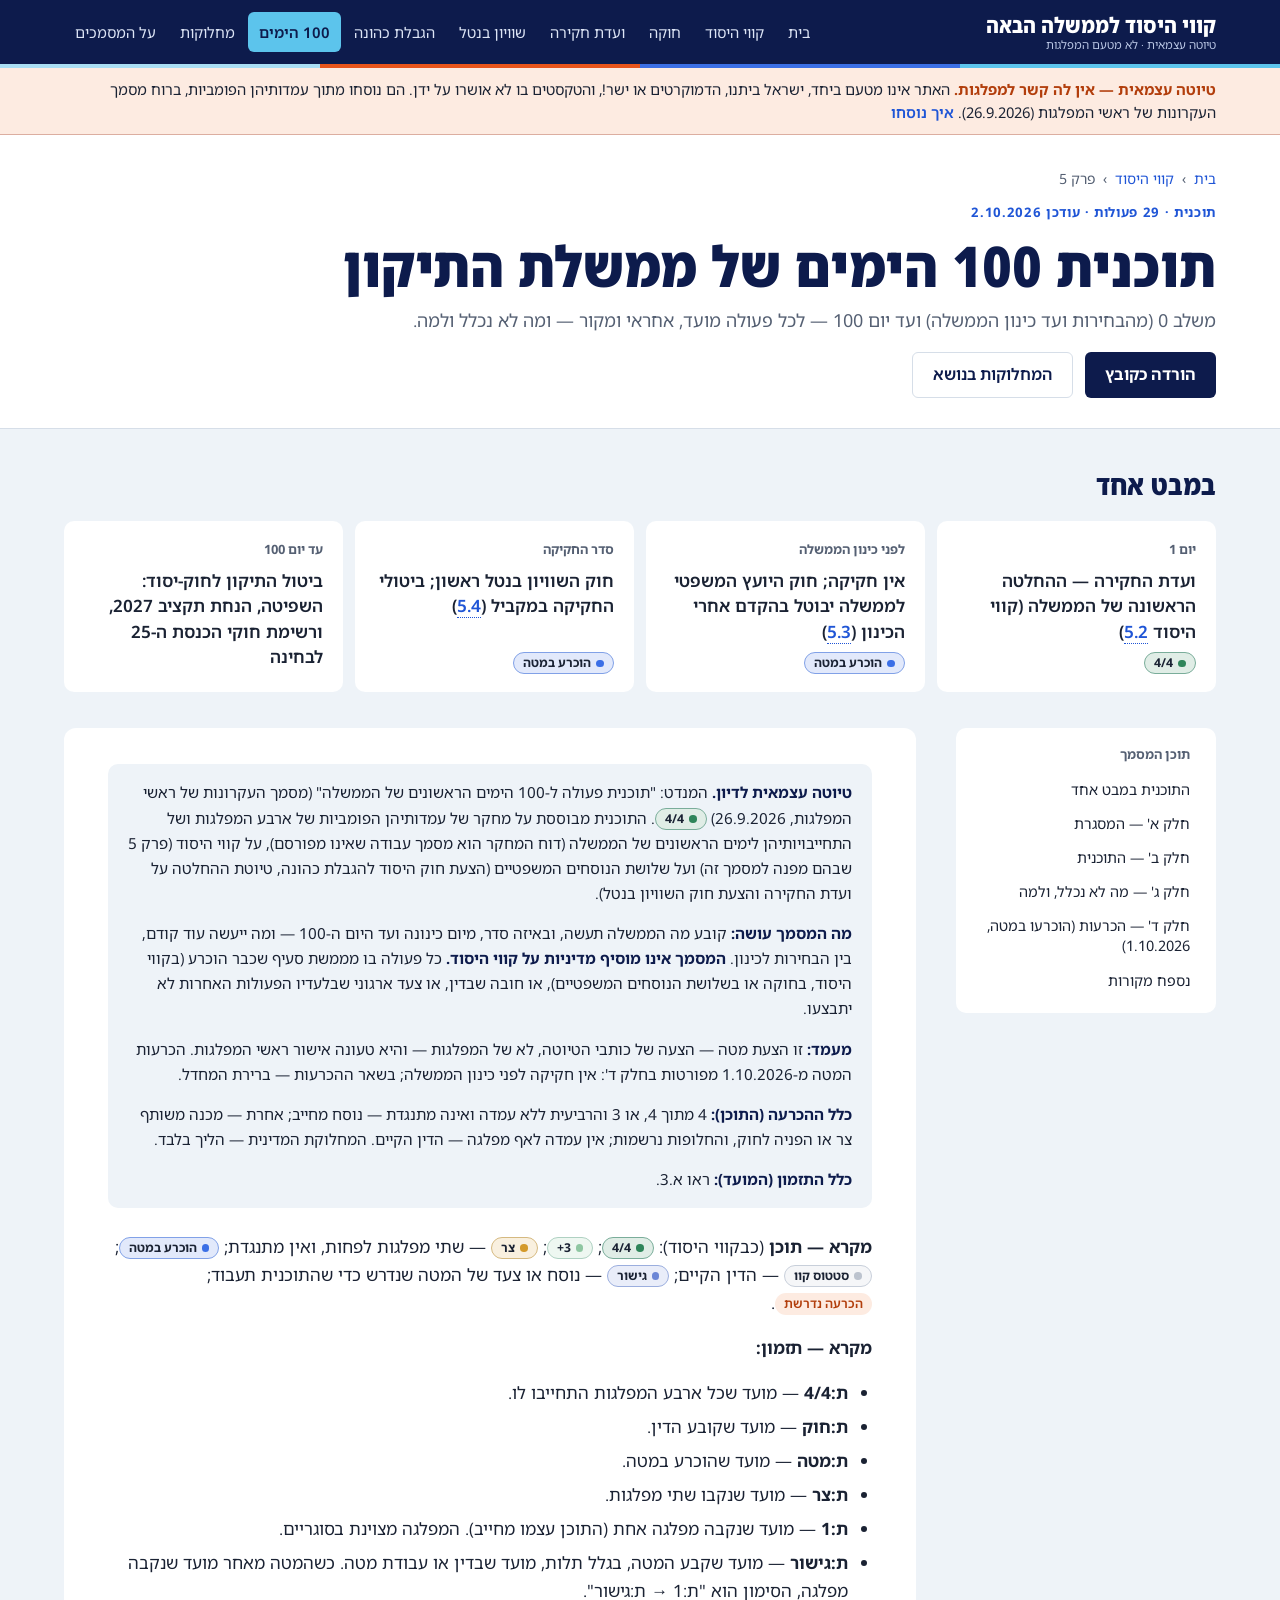
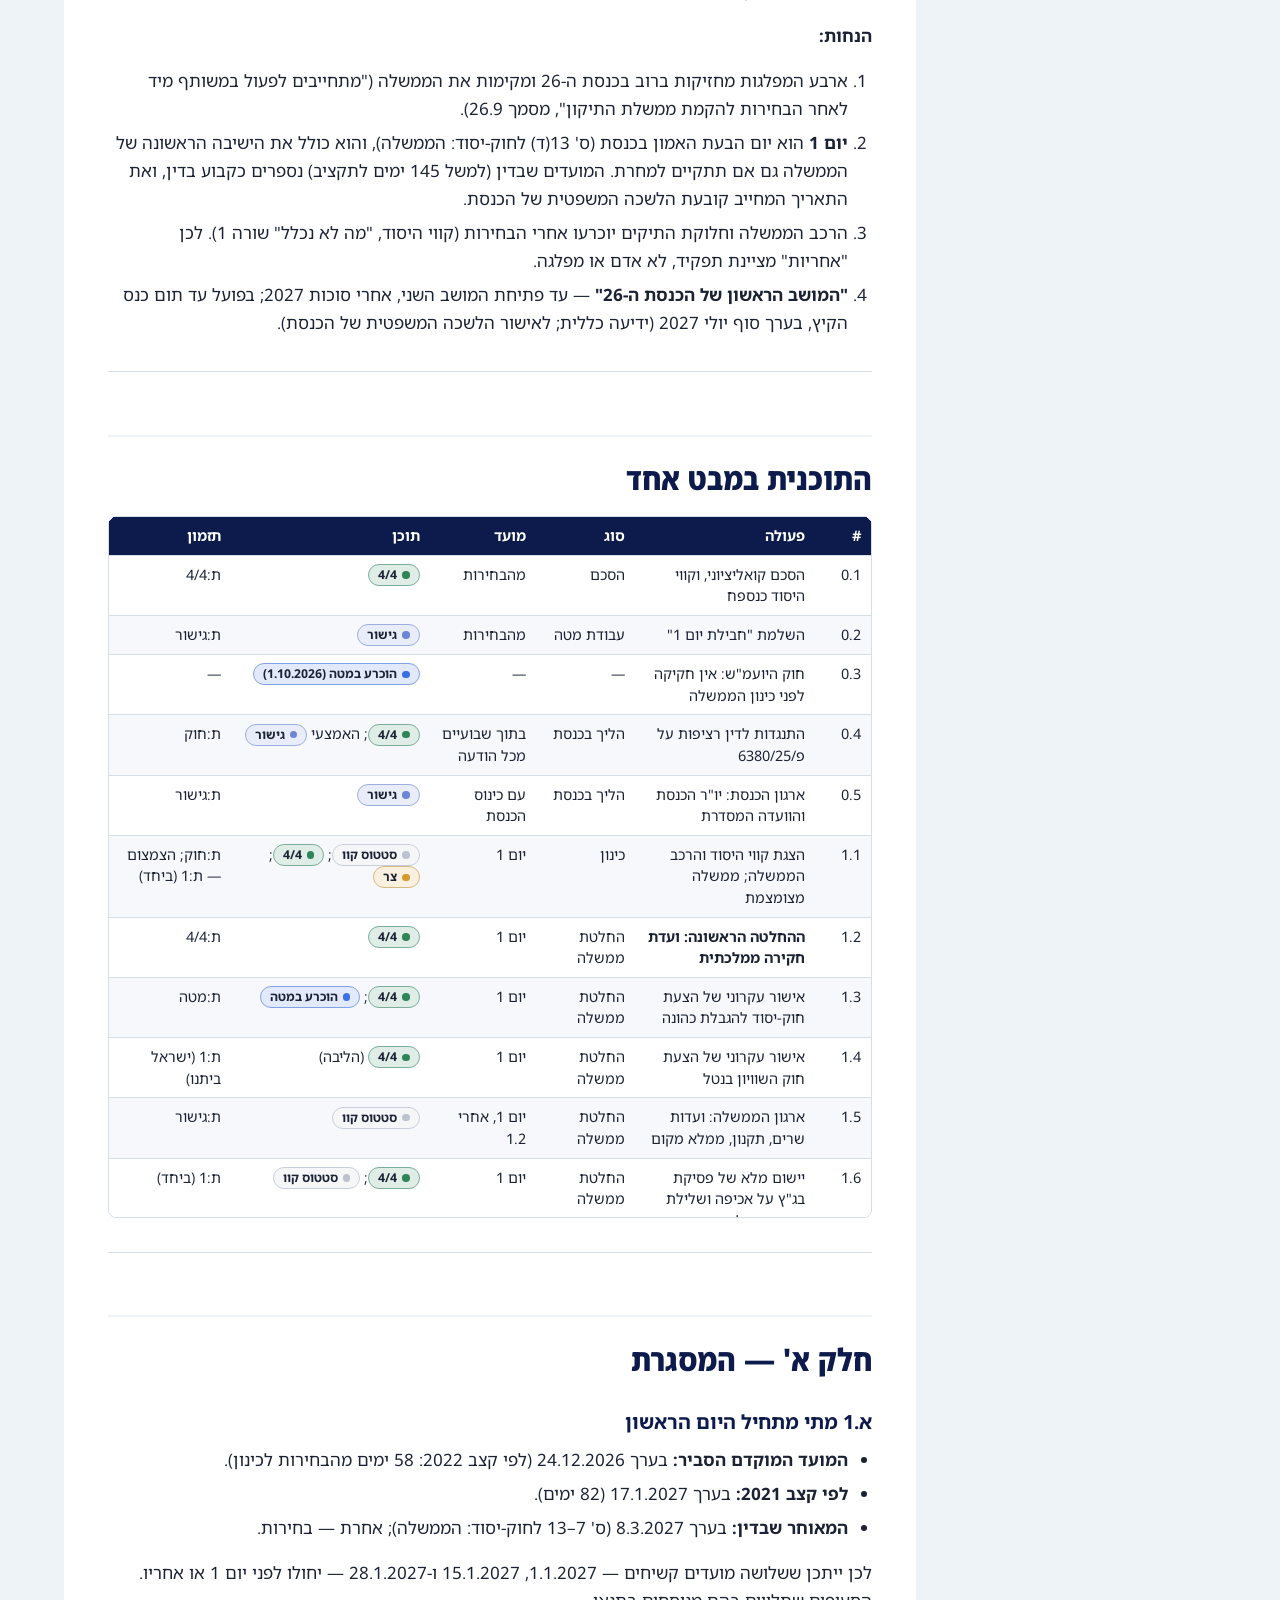
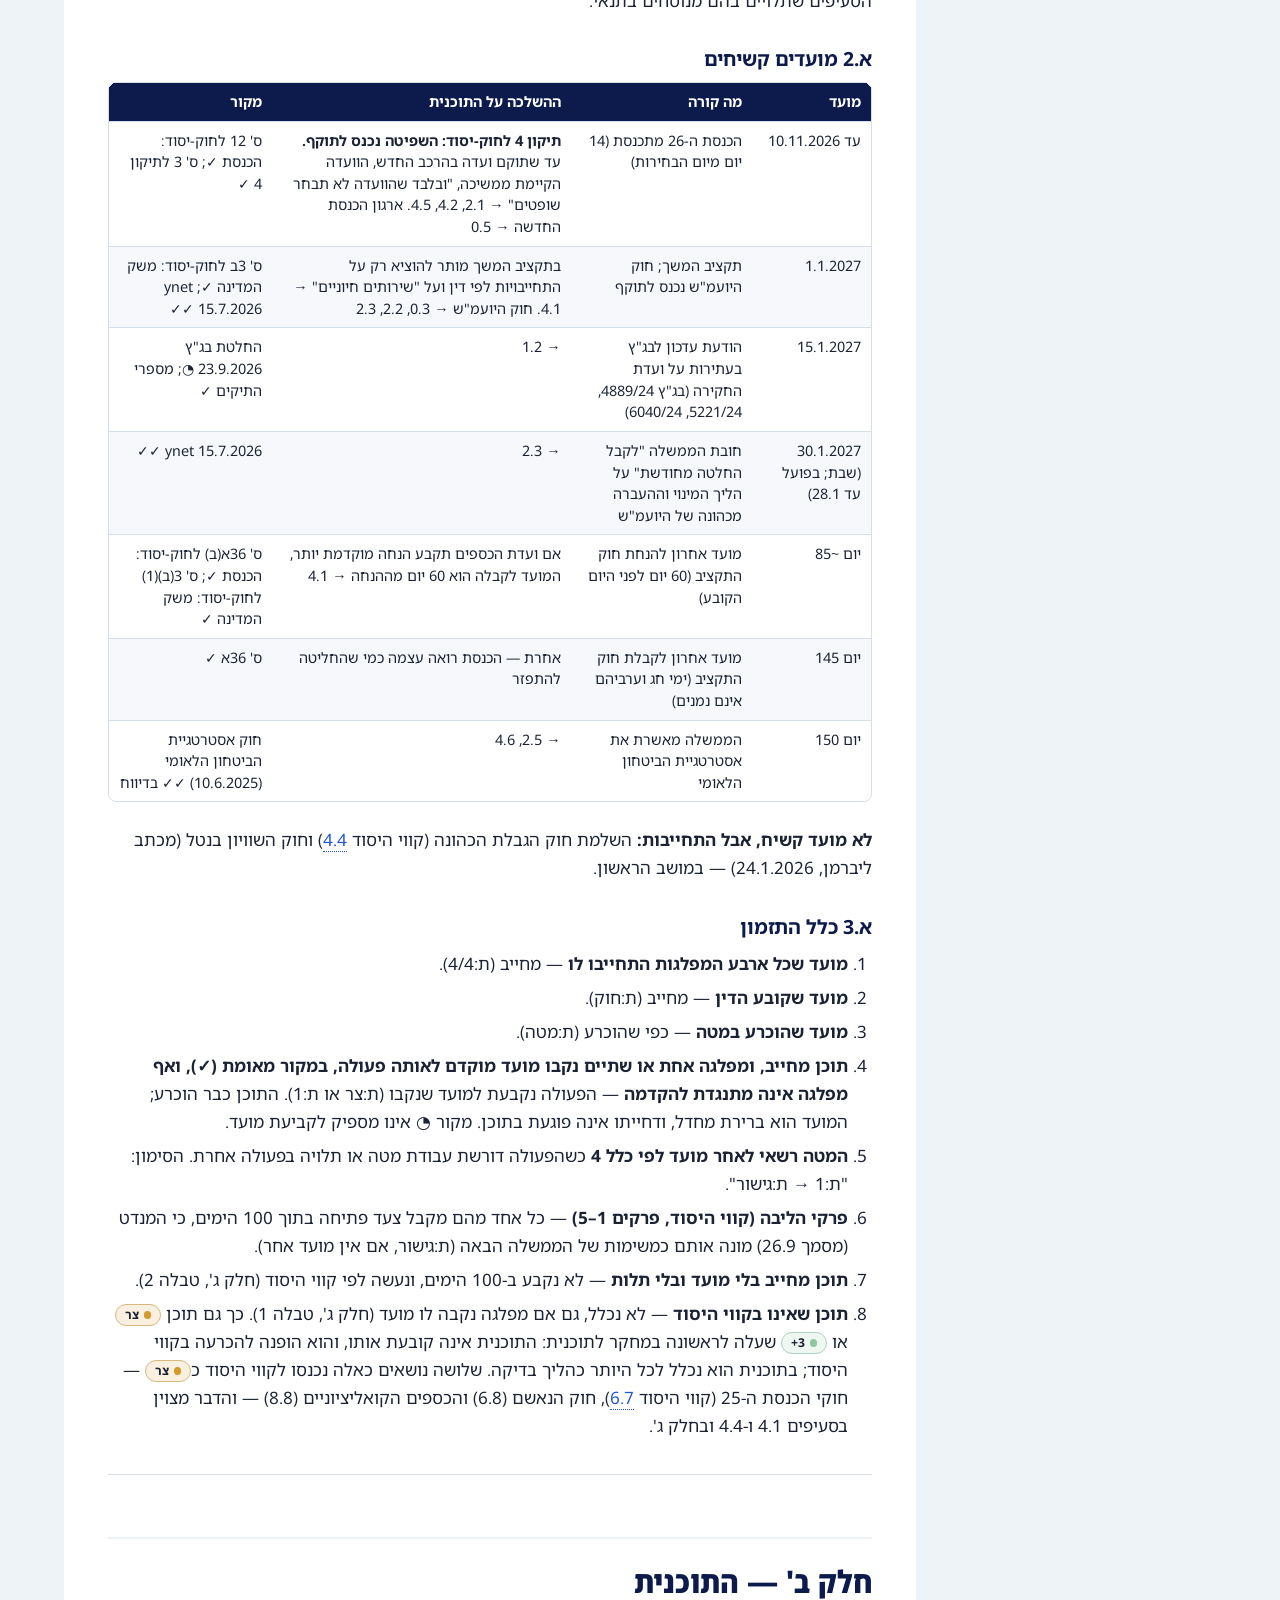
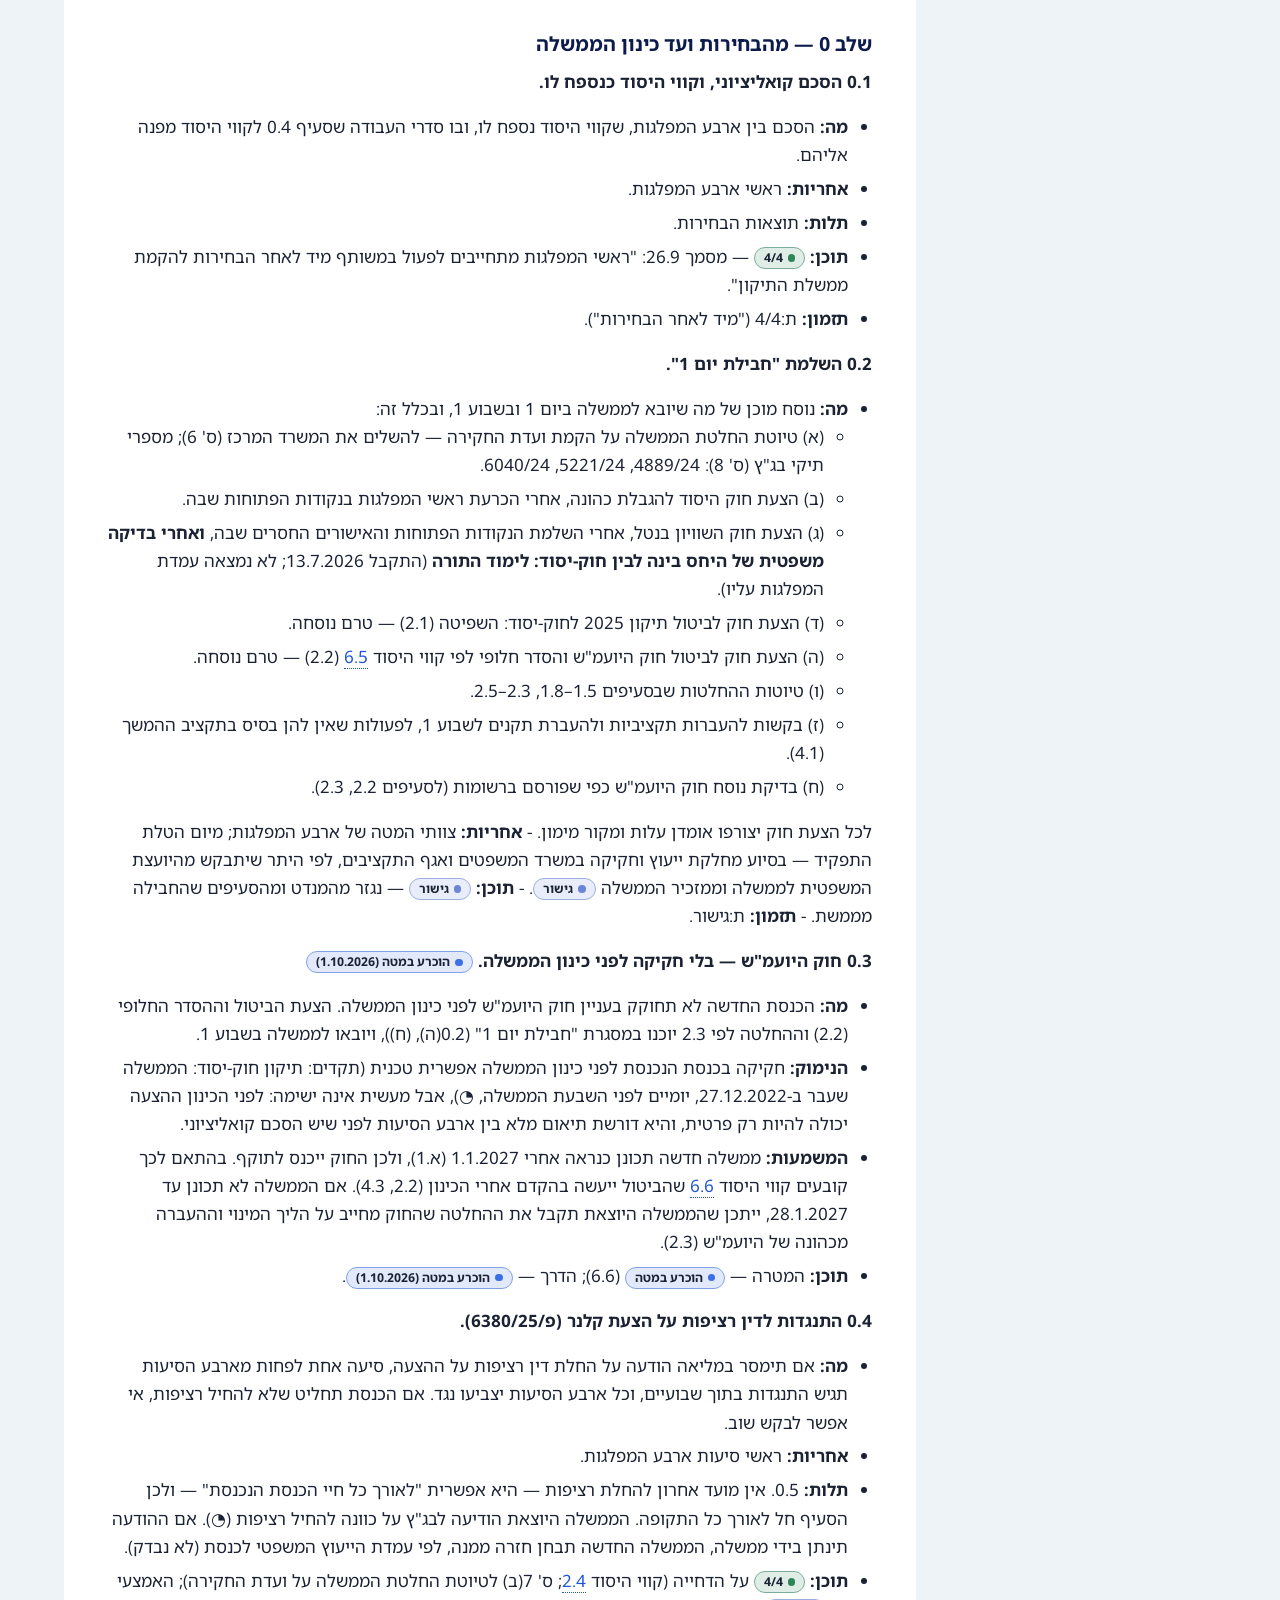
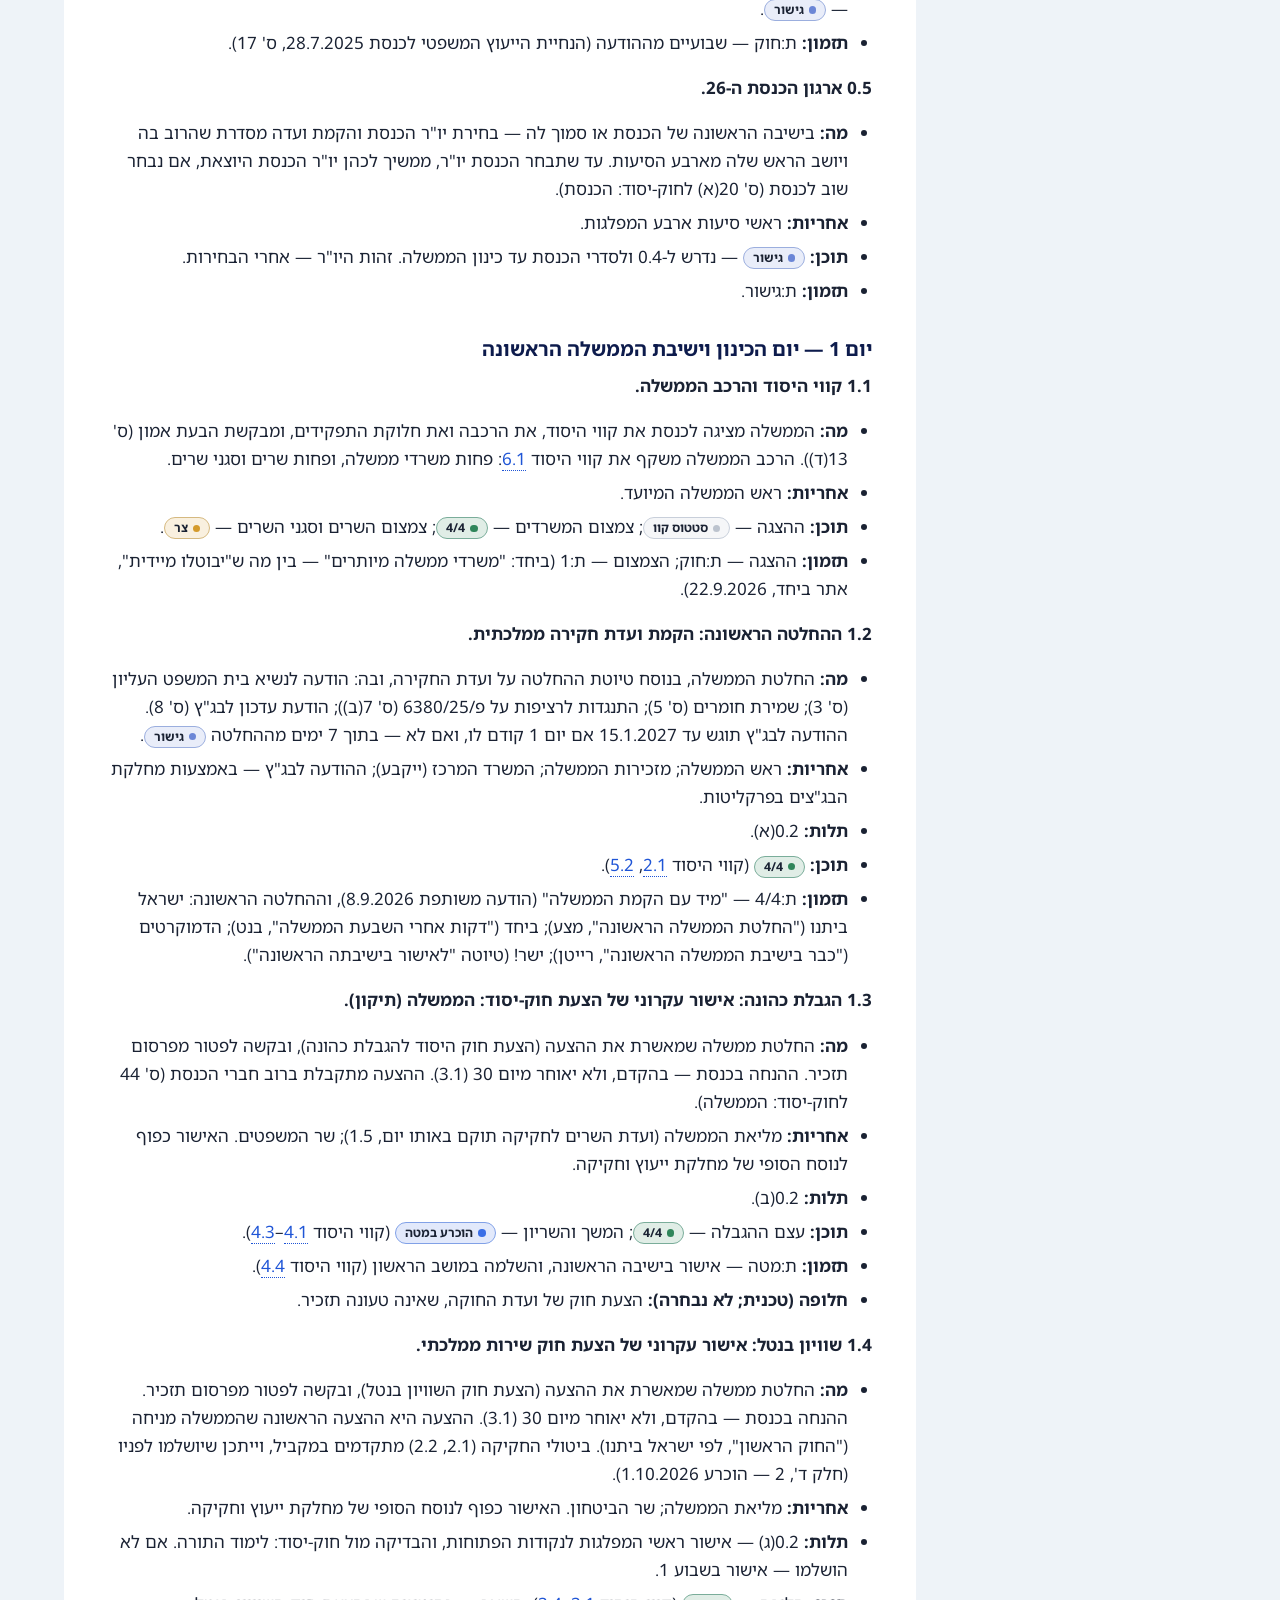
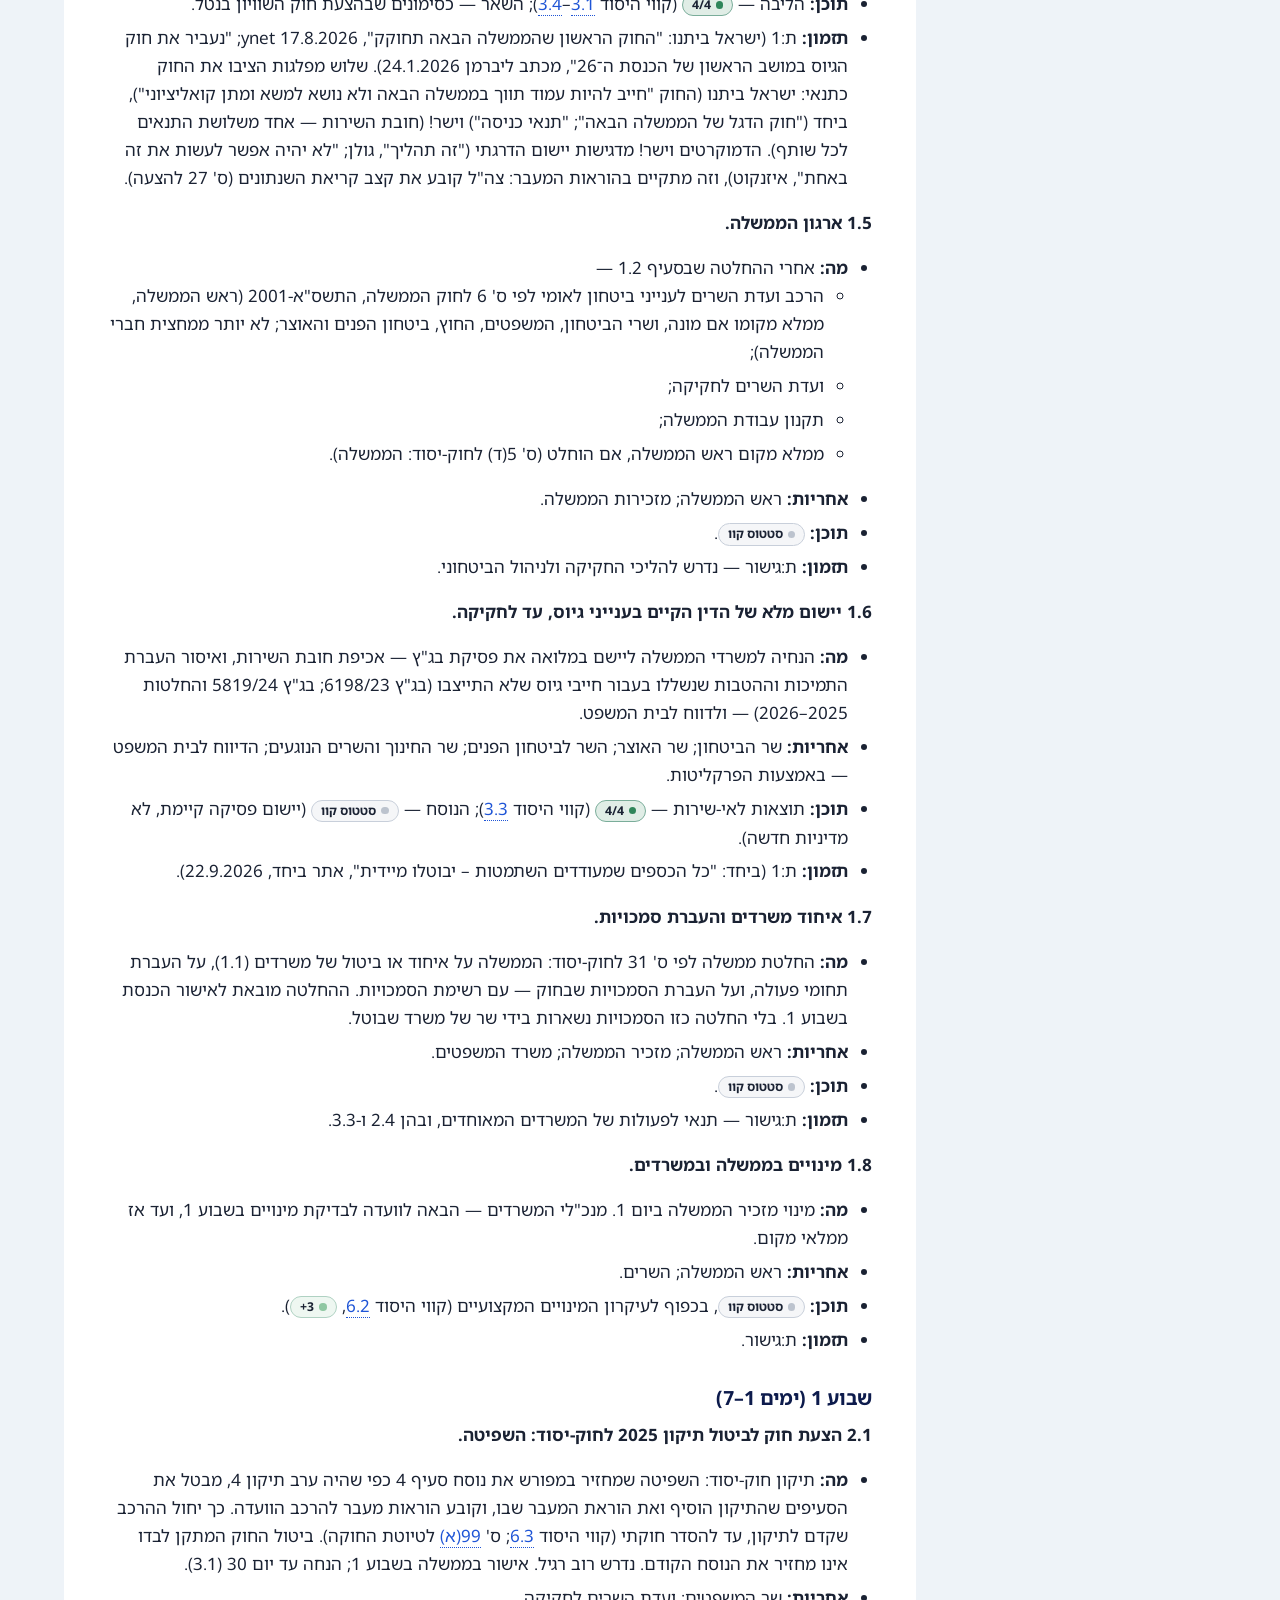
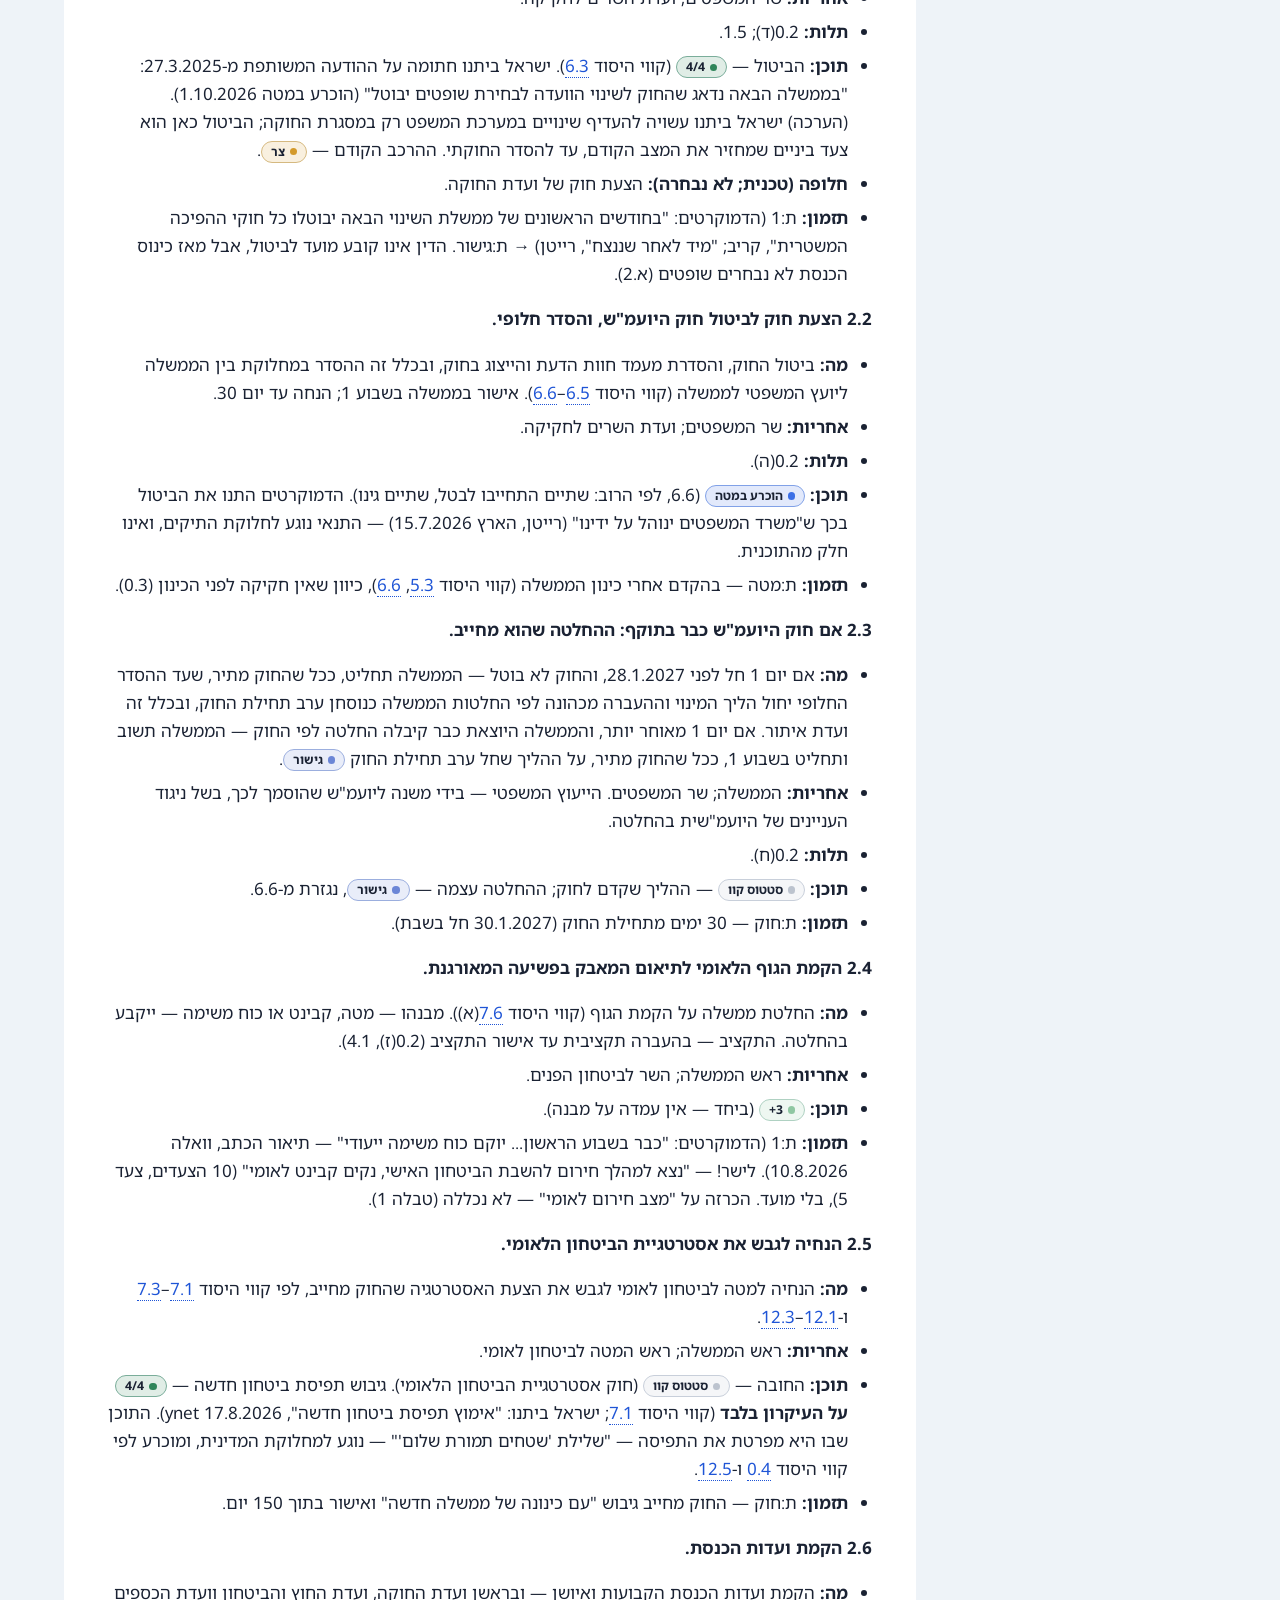
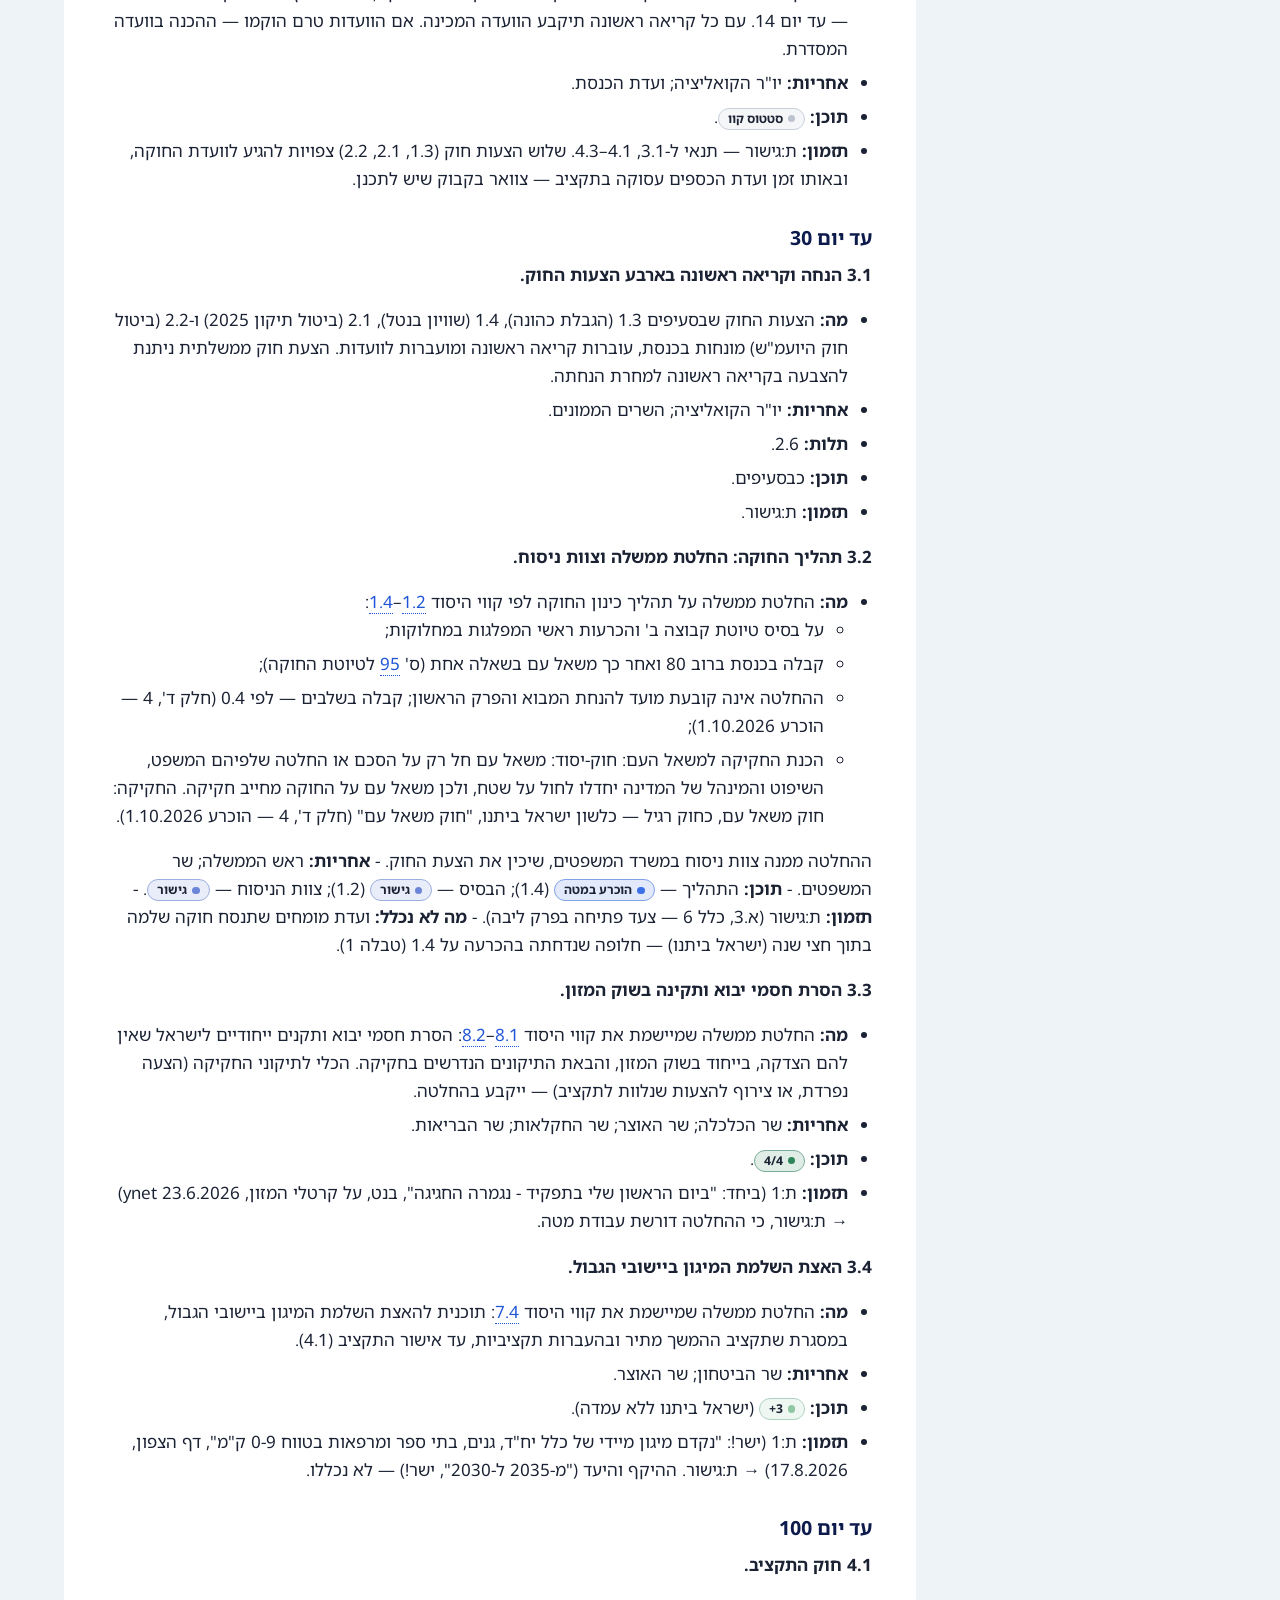
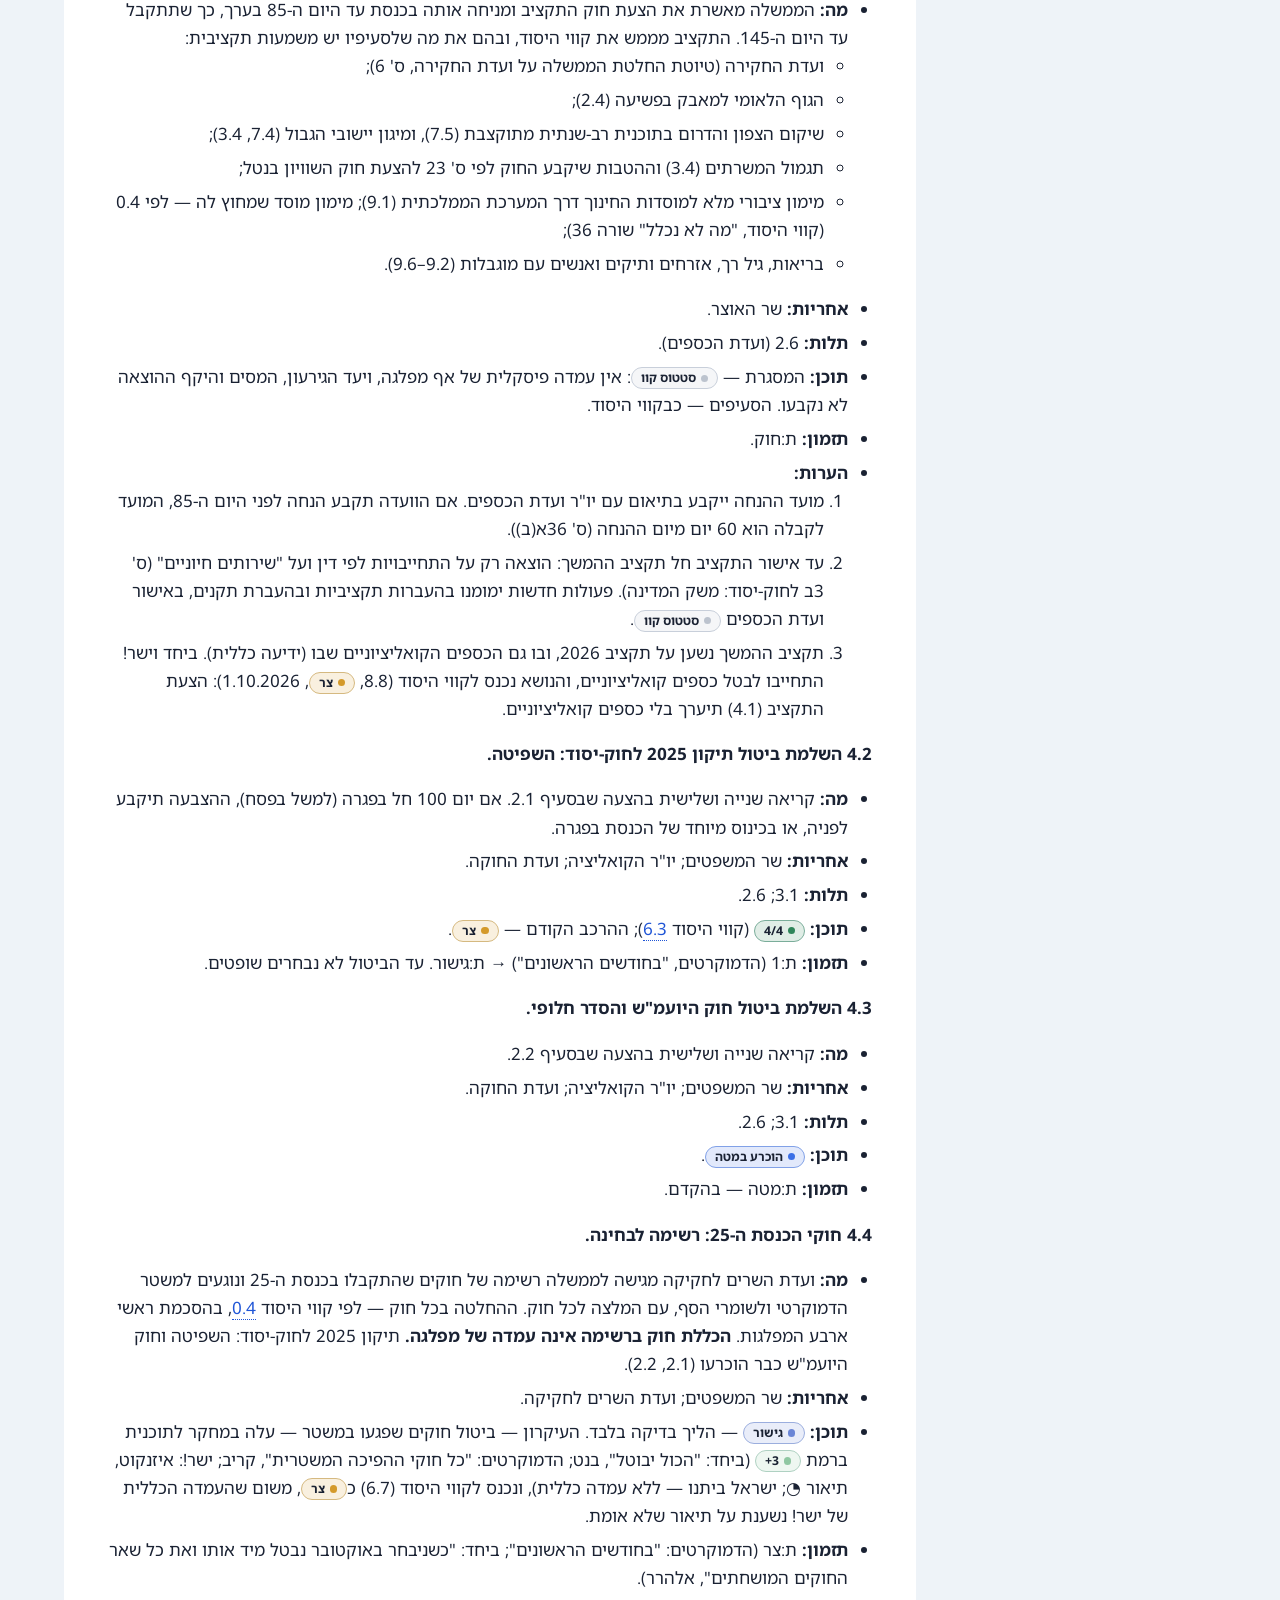
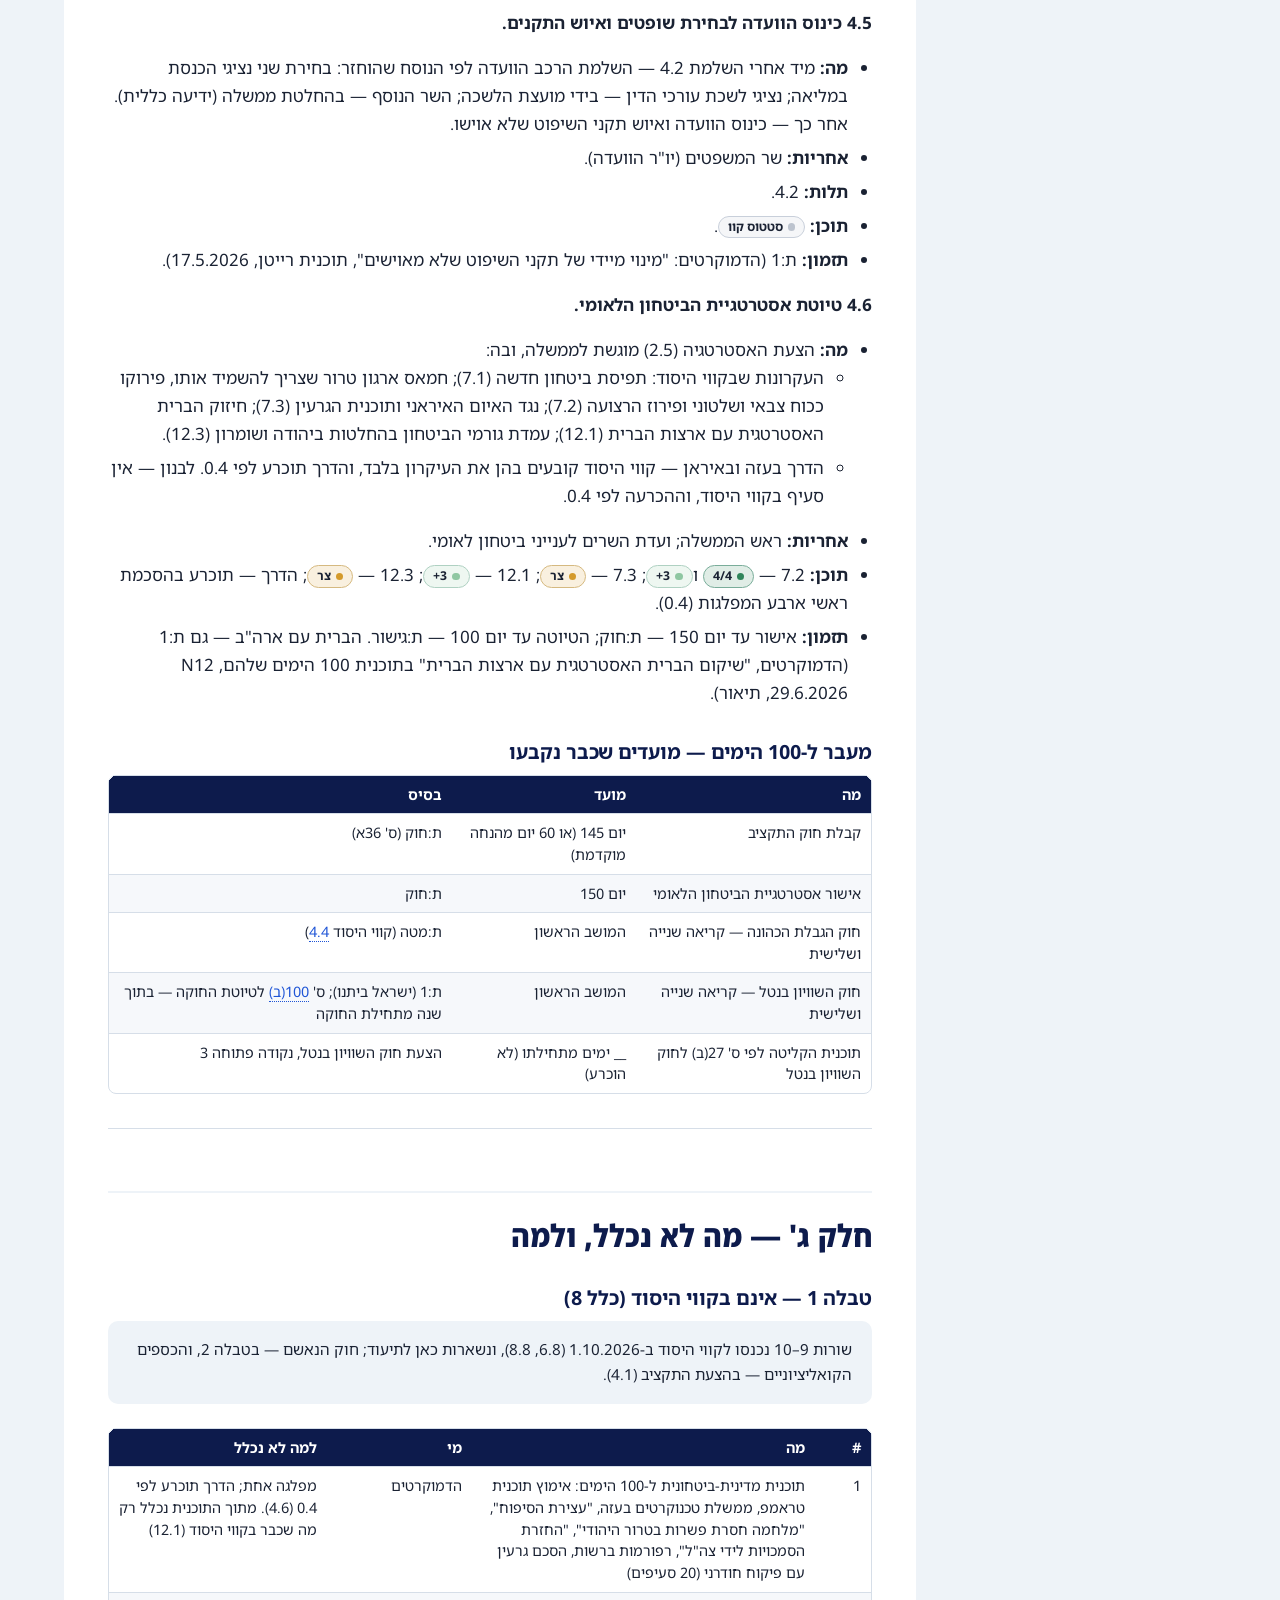
==== commit f5fb1ae3: "השלמות לעריכה לקורא חיצוני: מספור סעיף 50, שתי סתירות במסמך המחלוקות, מכתב ההסבר ורשימות משנה באתר -" ====
--- a/100-days.html
+++ b/100-days.html
@@ -380,7 +380,7 @@
 </ul>
 <p><strong>0.2 השלמת "חבילת יום 1".</strong></p>
 <ul>
-<li><strong>מה:</strong> נוסח מוכן של מה שיובא לממשלה ביום 1 ובשבוע 1, ובכלל זה:</li>
+<li><strong>מה:</strong> נוסח מוכן של מה שיובא לממשלה ביום 1 ובשבוע 1, ובכלל זה:<ul>
 <li>(א) טיוטת החלטת הממשלה על הקמת ועדת החקירה — להשלים את המשרד המרכז (ס' 6); מספרי תיקי בג"ץ (ס' 8): 4889/24, 5221/24, 6040/24.</li>
 <li>(ב) הצעת חוק היסוד להגבלת כהונה, אחרי הכרעת ראשי המפלגות בנקודות הפתוחות שבה.</li>
 <li>(ג) הצעת חוק השוויון בנטל, אחרי השלמת הנקודות הפתוחות והאישורים החסרים שבה, <strong>ואחרי בדיקה משפטית של היחס בינה לבין חוק-יסוד: לימוד התורה</strong> (התקבל 13.7.2026; לא נמצאה עמדת המפלגות עליו).</li>
@@ -390,6 +390,8 @@
 <li>(ז) בקשות להעברות תקציביות ולהעברת תקנים לשבוע 1, לפעולות שאין להן בסיס בתקציב ההמשך (4.1).</li>
 <li>(ח) בדיקת נוסח חוק היועמ"ש כפי שפורסם ברשומות (לסעיפים 2.2, 2.3).</li>
 </ul>
+</li>
+</ul>
 <p>לכל הצעת חוק יצורפו אומדן עלות ומקור מימון.
 - <strong>אחריות:</strong> צוותי המטה של ארבע המפלגות; מיום הטלת התפקיד — בסיוע מחלקת ייעוץ וחקיקה במשרד המשפטים ואגף התקציבים, לפי היתר שיתבקש מהיועצת המשפטית לממשלה וממזכיר הממשלה <span class="tag lvl-bridge" title="נוסח של המטה שנדרש כדי שהסעיף יעבוד"><span class="dot" aria-hidden="true"></span>גישור<span class="sr"> — נוסח של המטה שנדרש כדי שהסעיף יעבוד</span></span>.
 - <strong>תוכן:</strong> <span class="tag lvl-bridge" title="נוסח של המטה שנדרש כדי שהסעיף יעבוד"><span class="dot" aria-hidden="true"></span>גישור<span class="sr"> — נוסח של המטה שנדרש כדי שהסעיף יעבוד</span></span> — נגזר מהמנדט ומהסעיפים שהחבילה מממשת.
@@ -451,11 +453,13 @@
 </ul>
 <p><strong>1.5 ארגון הממשלה.</strong></p>
 <ul>
-<li><strong>מה:</strong> אחרי ההחלטה שבסעיף 1.2 —</li>
+<li><strong>מה:</strong> אחרי ההחלטה שבסעיף 1.2 —<ul>
 <li>הרכב ועדת השרים לענייני ביטחון לאומי לפי ס' 6 לחוק הממשלה, התשס"א-2001 (ראש הממשלה, ממלא מקומו אם מונה, ושרי הביטחון, המשפטים, החוץ, ביטחון הפנים והאוצר; לא יותר ממחצית חברי הממשלה);</li>
 <li>ועדת השרים לחקיקה;</li>
 <li>תקנון עבודת הממשלה;</li>
 <li>ממלא מקום ראש הממשלה, אם הוחלט (ס' 5(ד) לחוק-יסוד: הממשלה).</li>
+</ul>
+</li>
 <li><strong>אחריות:</strong> ראש הממשלה; מזכירות הממשלה.</li>
 <li><strong>תוכן:</strong> <span class="tag lvl-sq" title="הדין הקיים או הליך בלבד"><span class="dot" aria-hidden="true"></span>סטטוס קוו<span class="sr"> — הדין הקיים או הליך בלבד</span></span>.</li>
 <li><strong>תזמון:</strong> ת:גישור — נדרש להליכי החקיקה ולניהול הביטחוני.</li>
@@ -539,11 +543,13 @@
 </ul>
 <p><strong>3.2 תהליך החוקה: החלטת ממשלה וצוות ניסוח.</strong></p>
 <ul>
-<li><strong>מה:</strong> החלטת ממשלה על תהליך כינון החוקה לפי קווי היסוד <a class="xref" href="guidelines.html#g-1.2">1.2</a>–<a class="xref" href="guidelines.html#g-1.4">1.4</a>:</li>
+<li><strong>מה:</strong> החלטת ממשלה על תהליך כינון החוקה לפי קווי היסוד <a class="xref" href="guidelines.html#g-1.2">1.2</a>–<a class="xref" href="guidelines.html#g-1.4">1.4</a>:<ul>
 <li>על בסיס טיוטת קבוצה ב' והכרעות ראשי המפלגות במחלוקות;</li>
 <li>קבלה בכנסת ברוב 80 ואחר כך משאל עם בשאלה אחת (ס' <a class="xref" href="constitution.html#s-95">95</a> לטיוטת החוקה);</li>
 <li>ההחלטה אינה קובעת מועד להנחת המבוא והפרק הראשון; קבלה בשלבים — לפי 0.4 (חלק ד', 4 — הוכרע 1.10.2026);</li>
 <li>הכנת החקיקה למשאל העם: חוק-יסוד: משאל עם חל רק על הסכם או החלטה שלפיהם המשפט, השיפוט והמינהל של המדינה יחדלו לחול על שטח, ולכן משאל עם על החוקה מחייב חקיקה. החקיקה: חוק משאל עם, כחוק רגיל — כלשון ישראל ביתנו, "חוק משאל עם" (חלק ד', 4 — הוכרע 1.10.2026).</li>
+</ul>
+</li>
 </ul>
 <p>ההחלטה ממנה צוות ניסוח במשרד המשפטים, שיכין את הצעת החוק.
 - <strong>אחריות:</strong> ראש הממשלה; שר המשפטים.
@@ -567,21 +573,25 @@
 <h3 id="עד-יום-100">עד יום 100</h3>
 <p><strong>4.1 חוק התקציב.</strong></p>
 <ul>
-<li><strong>מה:</strong> הממשלה מאשרת את הצעת חוק התקציב ומניחה אותה בכנסת עד היום ה-85 בערך, כך שתתקבל עד היום ה-145. התקציב מממש את קווי היסוד, ובהם את מה שלסעיפיו יש משמעות תקציבית:</li>
+<li><strong>מה:</strong> הממשלה מאשרת את הצעת חוק התקציב ומניחה אותה בכנסת עד היום ה-85 בערך, כך שתתקבל עד היום ה-145. התקציב מממש את קווי היסוד, ובהם את מה שלסעיפיו יש משמעות תקציבית:<ul>
 <li>ועדת החקירה (טיוטת החלטת הממשלה על ועדת החקירה, ס' 6);</li>
 <li>הגוף הלאומי למאבק בפשיעה (2.4);</li>
 <li>שיקום הצפון והדרום בתוכנית רב-שנתית מתוקצבת (7.5), ומיגון יישובי הגבול (7.4, 3.4);</li>
 <li>תגמול המשרתים (3.4) וההטבות שיקבע החוק לפי ס' 23 להצעת חוק השוויון בנטל;</li>
 <li>מימון ציבורי מלא למוסדות החינוך דרך המערכת הממלכתית (9.1); מימון מוסד שמחוץ לה — לפי 0.4 (קווי היסוד, "מה לא נכלל" שורה 36);</li>
 <li>בריאות, גיל רך, אזרחים ותיקים ואנשים עם מוגבלות (9.2–9.6).</li>
+</ul>
+</li>
 <li><strong>אחריות:</strong> שר האוצר.</li>
 <li><strong>תלות:</strong> 2.6 (ועדת הכספים).</li>
 <li><strong>תוכן:</strong> המסגרת — <span class="tag lvl-sq" title="הדין הקיים או הליך בלבד"><span class="dot" aria-hidden="true"></span>סטטוס קוו<span class="sr"> — הדין הקיים או הליך בלבד</span></span>: אין עמדה פיסקלית של אף מפלגה, ויעד הגירעון, המסים והיקף ההוצאה לא נקבעו. הסעיפים — כבקווי היסוד.</li>
 <li><strong>תזמון:</strong> ת:חוק.</li>
-<li><strong>הערות:</strong>
-  1. מועד ההנחה ייקבע בתיאום עם יו"ר ועדת הכספים. אם הוועדה תקבע הנחה לפני היום ה-85, המועד לקבלה הוא 60 יום מיום ההנחה (ס' 36א(ב)).
-  2. עד אישור התקציב חל תקציב ההמשך: הוצאה רק על התחייבויות לפי דין ועל "שירותים חיוניים" (ס' 3ב לחוק-יסוד: משק המדינה). פעולות חדשות ימומנו בהעברות תקציביות ובהעברת תקנים, באישור ועדת הכספים <span class="tag lvl-sq" title="הדין הקיים או הליך בלבד"><span class="dot" aria-hidden="true"></span>סטטוס קוו<span class="sr"> — הדין הקיים או הליך בלבד</span></span>.
-  3. תקציב ההמשך נשען על תקציב 2026, ובו גם הכספים הקואליציוניים שבו (ידיעה כללית). ביחד וישר! התחייבו לבטל כספים קואליציוניים, והנושא נכנס לקווי היסוד (8.8, <span class="tag lvl-narrow" title="מכנה משותף צר"><span class="dot" aria-hidden="true"></span>צר<span class="sr"> — מכנה משותף צר</span></span>, 1.10.2026): הצעת התקציב (4.1) תיערך בלי כספים קואליציוניים.</li>
+<li><strong>הערות:</strong><ol>
+<li>מועד ההנחה ייקבע בתיאום עם יו"ר ועדת הכספים. אם הוועדה תקבע הנחה לפני היום ה-85, המועד לקבלה הוא 60 יום מיום ההנחה (ס' 36א(ב)).</li>
+<li>עד אישור התקציב חל תקציב ההמשך: הוצאה רק על התחייבויות לפי דין ועל "שירותים חיוניים" (ס' 3ב לחוק-יסוד: משק המדינה). פעולות חדשות ימומנו בהעברות תקציביות ובהעברת תקנים, באישור ועדת הכספים <span class="tag lvl-sq" title="הדין הקיים או הליך בלבד"><span class="dot" aria-hidden="true"></span>סטטוס קוו<span class="sr"> — הדין הקיים או הליך בלבד</span></span>.</li>
+<li>תקציב ההמשך נשען על תקציב 2026, ובו גם הכספים הקואליציוניים שבו (ידיעה כללית). ביחד וישר! התחייבו לבטל כספים קואליציוניים, והנושא נכנס לקווי היסוד (8.8, <span class="tag lvl-narrow" title="מכנה משותף צר"><span class="dot" aria-hidden="true"></span>צר<span class="sr"> — מכנה משותף צר</span></span>, 1.10.2026): הצעת התקציב (4.1) תיערך בלי כספים קואליציוניים.</li>
+</ol>
+</li>
 </ul>
 <p><strong>4.2 השלמת ביטול תיקון 2025 לחוק-יסוד: השפיטה.</strong></p>
 <ul>
@@ -616,9 +626,11 @@
 </ul>
 <p><strong>4.6 טיוטת אסטרטגיית הביטחון הלאומי.</strong></p>
 <ul>
-<li><strong>מה:</strong> הצעת האסטרטגיה (2.5) מוגשת לממשלה, ובה:</li>
+<li><strong>מה:</strong> הצעת האסטרטגיה (2.5) מוגשת לממשלה, ובה:<ul>
 <li>העקרונות שבקווי היסוד: תפיסת ביטחון חדשה (7.1); חמאס ארגון טרור שצריך להשמיד אותו, פירוקו ככוח צבאי ושלטוני ופירוז הרצועה (7.2); נגד האיום האיראני ותוכנית הגרעין (7.3); חיזוק הברית האסטרטגית עם ארצות הברית (12.1); עמדת גורמי הביטחון בהחלטות ביהודה ושומרון (12.3).</li>
 <li>הדרך בעזה ובאיראן — קווי היסוד קובעים בהן את העיקרון בלבד, והדרך תוכרע לפי 0.4. לבנון — אין סעיף בקווי היסוד, וההכרעה לפי 0.4.</li>
+</ul>
+</li>
 <li><strong>אחריות:</strong> ראש הממשלה; ועדת השרים לענייני ביטחון לאומי.</li>
 <li><strong>תוכן:</strong> 7.2 — <span class="tag lvl-all4" title="ארבע המפלגות"><span class="dot" aria-hidden="true"></span>4/4<span class="sr"> — ארבע המפלגות</span></span> ו<span class="tag lvl-three" title="שלוש מפלגות, והרביעית ללא עמדה ואינה מתנגדת"><span class="dot" aria-hidden="true"></span>3+<span class="sr"> — שלוש מפלגות, והרביעית ללא עמדה ואינה מתנגדת</span></span>; 7.3 — <span class="tag lvl-narrow" title="מכנה משותף צר"><span class="dot" aria-hidden="true"></span>צר<span class="sr"> — מכנה משותף צר</span></span>; 12.1 — <span class="tag lvl-three" title="שלוש מפלגות, והרביעית ללא עמדה ואינה מתנגדת"><span class="dot" aria-hidden="true"></span>3+<span class="sr"> — שלוש מפלגות, והרביעית ללא עמדה ואינה מתנגדת</span></span>; 12.3 — <span class="tag lvl-narrow" title="מכנה משותף צר"><span class="dot" aria-hidden="true"></span>צר<span class="sr"> — מכנה משותף צר</span></span>; הדרך — תוכרע בהסכמת ראשי ארבע המפלגות (0.4).</li>
 <li><strong>תזמון:</strong> אישור עד יום 150 — ת:חוק; הטיוטה עד יום 100 — ת:גישור. הברית עם ארה"ב — גם ת:1 (הדמוקרטים, "שיקום הברית האסטרטגית עם ארצות הברית" בתוכנית 100 הימים שלהם, N12 29.6.2026, תיאור).</li>
@@ -842,30 +854,38 @@
 <p>ההכרעות טעונות אישור ראשי המפלגות. החלופות נשמרות לתיעוד, ומתועדות גם במסמך המחלוקות (פרק "תוכנית 100 הימים").</p>
 <ol>
 <li>
-<p><strong>חקיקה לפני כינון הממשלה (0.3).</strong> <strong>הוכרע: אין חקיקה לפני כינון הממשלה.</strong> חקיקה כזו אפשרית טכנית, אבל מעשית אינה ישימה. המשמעות: חוק היועמ"ש ייכנס לתוקף ב-1.1.2027, והביטול ייעשה בהקדם אחרי הכינון (2.2, 4.3); אם הממשלה תכונן אחרי 28.1.2027, ההחלטה לפי החוק עשויה להתקבל בידי הממשלה היוצאת (2.3).
-   - <em>החלופות שלא נבחרו:</em> הצעת חוק פרטית לדחיית תחילת החוק, שתושלם רק בהסכמה בכתב של ארבעת הראשים (ברירת המחדל בנוסח קודם של התוכנית); ביטול תיקון 2025 לחוק-יסוד: השפיטה כבר לפני כינון הממשלה.</p>
+<p><strong>חקיקה לפני כינון הממשלה (0.3).</strong> <strong>הוכרע: אין חקיקה לפני כינון הממשלה.</strong> חקיקה כזו אפשרית טכנית, אבל מעשית אינה ישימה. המשמעות: חוק היועמ"ש ייכנס לתוקף ב-1.1.2027, והביטול ייעשה בהקדם אחרי הכינון (2.2, 4.3); אם הממשלה תכונן אחרי 28.1.2027, ההחלטה לפי החוק עשויה להתקבל בידי הממשלה היוצאת (2.3).</p>
+<ul>
+<li><em>החלופות שלא נבחרו:</em> הצעת חוק פרטית לדחיית תחילת החוק, שתושלם רק בהסכמה בכתב של ארבעת הראשים (ברירת המחדל בנוסח קודם של התוכנית); ביטול תיקון 2025 לחוק-יסוד: השפיטה כבר לפני כינון הממשלה.</li>
+</ul>
 </li>
 <li>
-<p><strong>סדר החקיקה: חוק השוויון בנטל וביטולי החקיקה (1.4).</strong> <strong>הוכרע: ברירת המחדל.</strong> חוק השוויון בנטל הוא ההצעה הראשונה שהממשלה מאשרת ומניחה, והשלמתו — במושב הראשון. ביטולי החקיקה (2.1, 2.2) מתקדמים במקביל, וייתכן שיושלמו לפניו.
-   - <em>החלופה שלא נבחרה:</em> השלמת חוק השוויון בנטל לפני ביטול תיקון 2025 לחוק-יסוד: השפיטה, כקריאה מילולית של "החוק הראשון שהממשלה הבאה תחוקק" (ליברמן).
-   - לחוק עדיין חסרים אישורים (גיל מרבי לדחייה, מועד תוכנית הקליטה, הטבות הוריות, ואישור איזנקוט לס' 12), ונדרשת בדיקה מול חוק-יסוד: לימוד התורה (0.2(ג)).</p>
+<p><strong>סדר החקיקה: חוק השוויון בנטל וביטולי החקיקה (1.4).</strong> <strong>הוכרע: ברירת המחדל.</strong> חוק השוויון בנטל הוא ההצעה הראשונה שהממשלה מאשרת ומניחה, והשלמתו — במושב הראשון. ביטולי החקיקה (2.1, 2.2) מתקדמים במקביל, וייתכן שיושלמו לפניו.</p>
+<ul>
+<li><em>החלופה שלא נבחרה:</em> השלמת חוק השוויון בנטל לפני ביטול תיקון 2025 לחוק-יסוד: השפיטה, כקריאה מילולית של "החוק הראשון שהממשלה הבאה תחוקק" (ליברמן).</li>
+<li>לחוק עדיין חסרים אישורים (גיל מרבי לדחייה, מועד תוכנית הקליטה, הטבות הוריות, ואישור איזנקוט לס' 12), ונדרשת בדיקה מול חוק-יסוד: לימוד התורה (0.2(ג)).</li>
+</ul>
 </li>
 <li>
-<p><strong>שומרי הסף.</strong> <strong>הוכרע: ברירת המחדל — אין פעולה ב-100 הימים.</strong> כל שינוי בבעל תפקיד ייעשה בהליך שקובע הדין, ולפי קווי היסוד <a class="xref" href="guidelines.html#g-0.4">0.4</a> (הסכמת ראשי ארבע המפלגות) ו-6.2 (מינויים מקצועיים).
-   - <em>העמדות:</em></p>
-<ul>
+<p><strong>שומרי הסף.</strong> <strong>הוכרע: ברירת המחדל — אין פעולה ב-100 הימים.</strong> כל שינוי בבעל תפקיד ייעשה בהליך שקובע הדין, ולפי קווי היסוד <a class="xref" href="guidelines.html#g-0.4">0.4</a> (הסכמת ראשי ארבע המפלגות) ו-6.2 (מינויים מקצועיים).</p>
+<ul>
+<li><em>העמדות:</em><ul>
 <li>הדמוקרטים: "אם אנחנו נרכיב את הממשלה - נדיח את ראש השב"כ דוד זיני" (גולן, ynet 30.9.2025); "נבחן כל מינוי של הממשלה הזו ואם סטה מן הדרך הדמוקרטית - אנחנו נחליף" (גולן, וואלה 30.9.2025).</li>
 <li>ביחד: "אני אבחן את כל המינויים", ומי שיכניס פוליטיקה יוחלף (בנט, N12 29.4.2026, תיאור); "מי שיפעל בצורה לא ממלכתית... לא יהיה אצלי" (בנט, N12 28.7.2026); "נצטרך לבחון כל מינוי" (לפיד, הארץ 3.6.2026).</li>
 <li>ישר!: "שנבוא ביום הראשון ונפטר את ההוא ונפטר את ההוא? לא, לא יקרה" (מתן כהנא, ynet 3.8.2026).</li>
 <li>ישראל ביתנו: זיני "מאוד לא מתאים לראשות שב"כ" (ליברמן, 17.9.2025), בלי התחייבות להחליף.</li>
+</ul>
+</li>
 <li><em>החלופות שלא נבחרו:</em> בחינה פרטנית של מינויי הממשלה היוצאת עד יום 100, לפי הדין (ביחד, הדמוקרטים — <span class="tag lvl-narrow" title="מכנה משותף צר"><span class="dot" aria-hidden="true"></span>צר<span class="sr"> — מכנה משותף צר</span></span>); הדחת ראש השב"כ (הדמוקרטים).</li>
 <li>על היועמ"שית, המפכ"ל, הרמטכ"ל ונציב שירות המדינה לא נמצאה התחייבות של אף מפלגה.</li>
 </ul>
 </li>
 <li>
-<p><strong>החוקה: קבלה בשלבים, וחוק משאל העם (3.2).</strong> <strong>הוכרע: ברירת המחדל.</strong> החלטת הממשלה לא תקבע מועד להנחת המבוא והפרק הראשון; ההחלטה על קבלה בשלבים — לפי 0.4. משאל העם יוסדר בחוק רגיל, כלשון ישראל ביתנו ("חוק משאל עם"); לסוג החקיקה לא הייתה ברירת מחדל, והמטה בחר בנוסח היחיד שנאמר בידי מפלגה.
-   - <em>השיקולים:</em> ביחד רוצה צעד ראשון מהיר — "הצעד הראשון יהיה: כנסת ישראל תתכנס ותצביע על מגילת העצמאות כפרק המבוא של החוקה הישראלית" (לפיד, ישראל היום 2.9.2026) — וישראל ביתנו מתנגדת ל"טלאי על טלאי". קווי היסוד <a class="xref" href="guidelines.html#g-1.4">1.4</a> מאפשרים קבלה בשלבים ואינם מחייבים אותה. חובה שנקבעה בחוק רגיל אפשר לשנות בחוק רגיל מאוחר (ידיעה כללית).
-   - <em>החלופות שלא נבחרו:</em> הנחת המבוא והפרק הראשון בכנסת בתוך 100 הימים; חוק-יסוד למשאל העם על החוקה.</p>
+<p><strong>החוקה: קבלה בשלבים, וחוק משאל העם (3.2).</strong> <strong>הוכרע: ברירת המחדל.</strong> החלטת הממשלה לא תקבע מועד להנחת המבוא והפרק הראשון; ההחלטה על קבלה בשלבים — לפי 0.4. משאל העם יוסדר בחוק רגיל, כלשון ישראל ביתנו ("חוק משאל עם"); לסוג החקיקה לא הייתה ברירת מחדל, והמטה בחר בנוסח היחיד שנאמר בידי מפלגה.</p>
+<ul>
+<li><em>השיקולים:</em> ביחד רוצה צעד ראשון מהיר — "הצעד הראשון יהיה: כנסת ישראל תתכנס ותצביע על מגילת העצמאות כפרק המבוא של החוקה הישראלית" (לפיד, ישראל היום 2.9.2026) — וישראל ביתנו מתנגדת ל"טלאי על טלאי". קווי היסוד <a class="xref" href="guidelines.html#g-1.4">1.4</a> מאפשרים קבלה בשלבים ואינם מחייבים אותה. חובה שנקבעה בחוק רגיל אפשר לשנות בחוק רגיל מאוחר (ידיעה כללית).</li>
+<li><em>החלופות שלא נבחרו:</em> הנחת המבוא והפרק הראשון בכנסת בתוך 100 הימים; חוק-יסוד למשאל העם על החוקה.</li>
+</ul>
 </li>
 <li>
 <p><strong>מועדים של מפלגה אחת (ת:1).</strong> <strong>הוכרע: ברירת המחדל — המועדים נשארים.</strong> בסעיפים שלהלן התוכן מחייב, והמועד נלקח מהתחייבות של מפלגה אחת (א.3, כללים 4–5):</p>
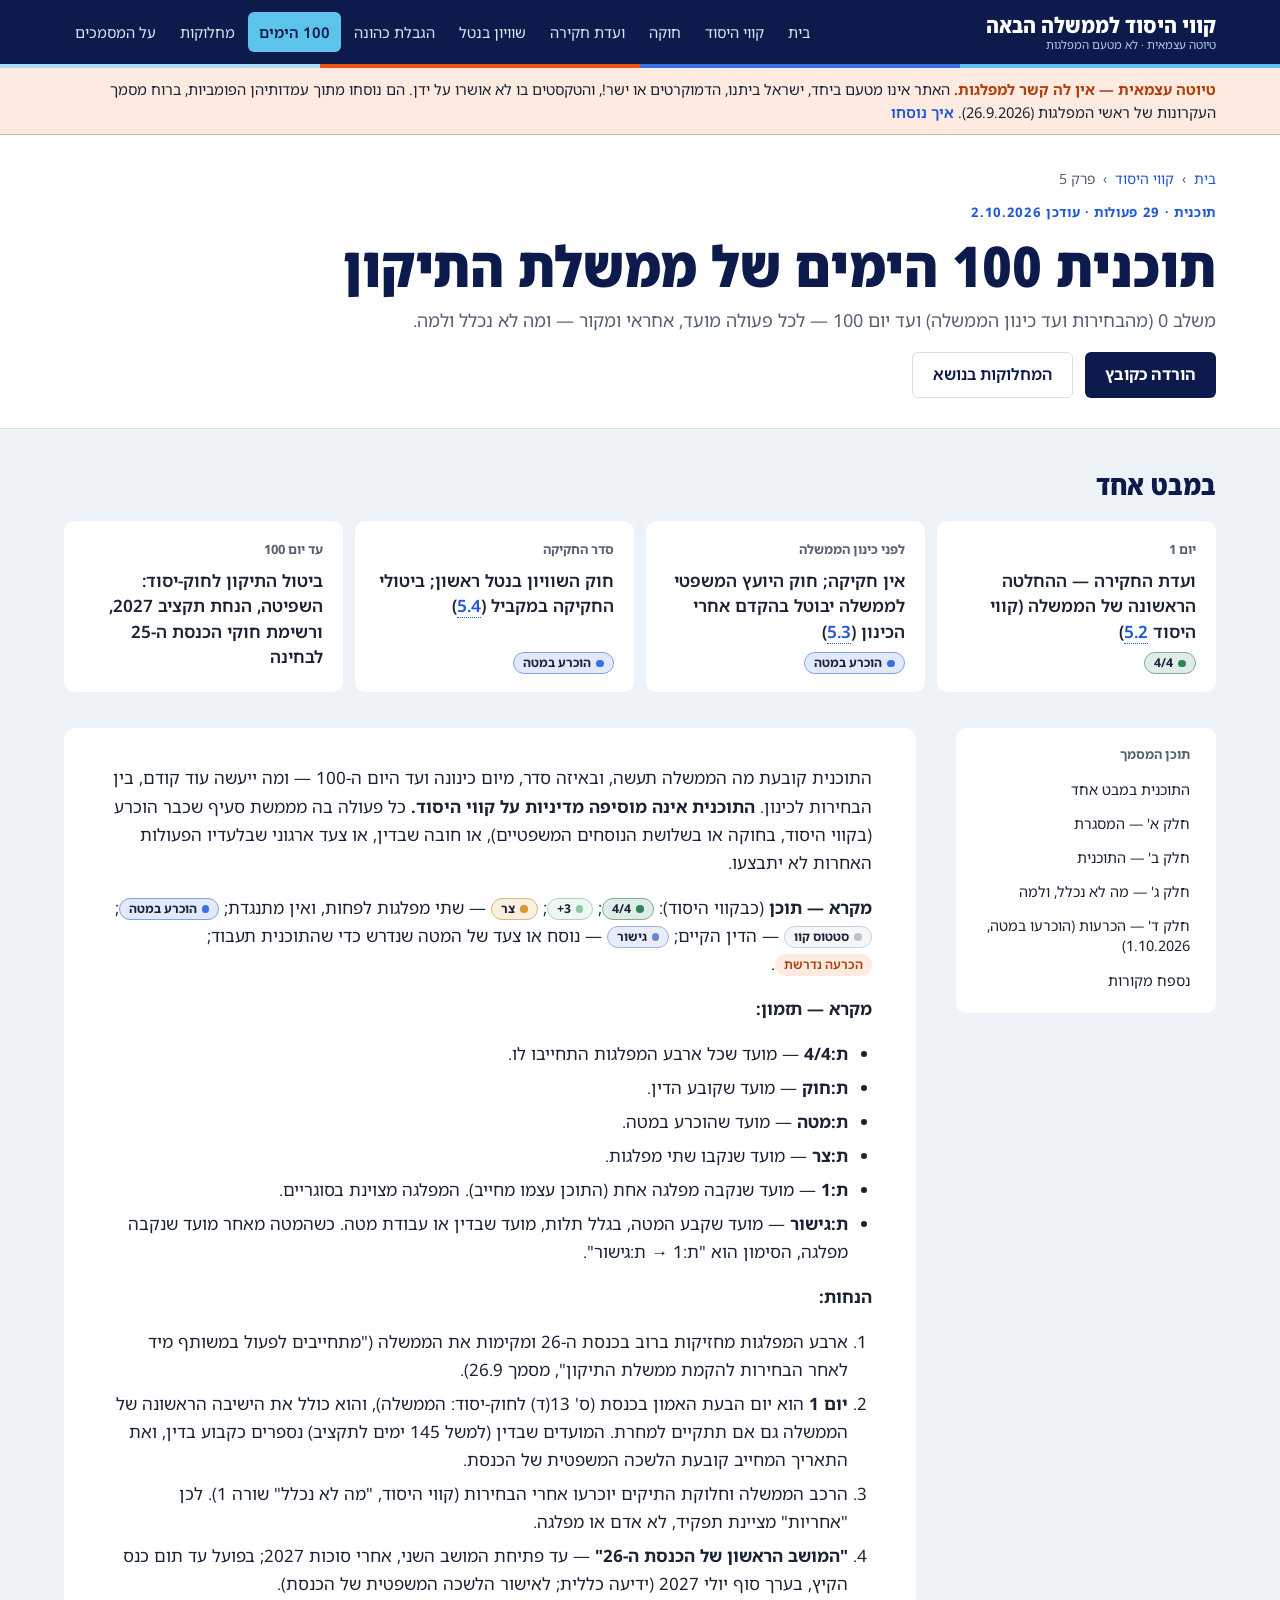
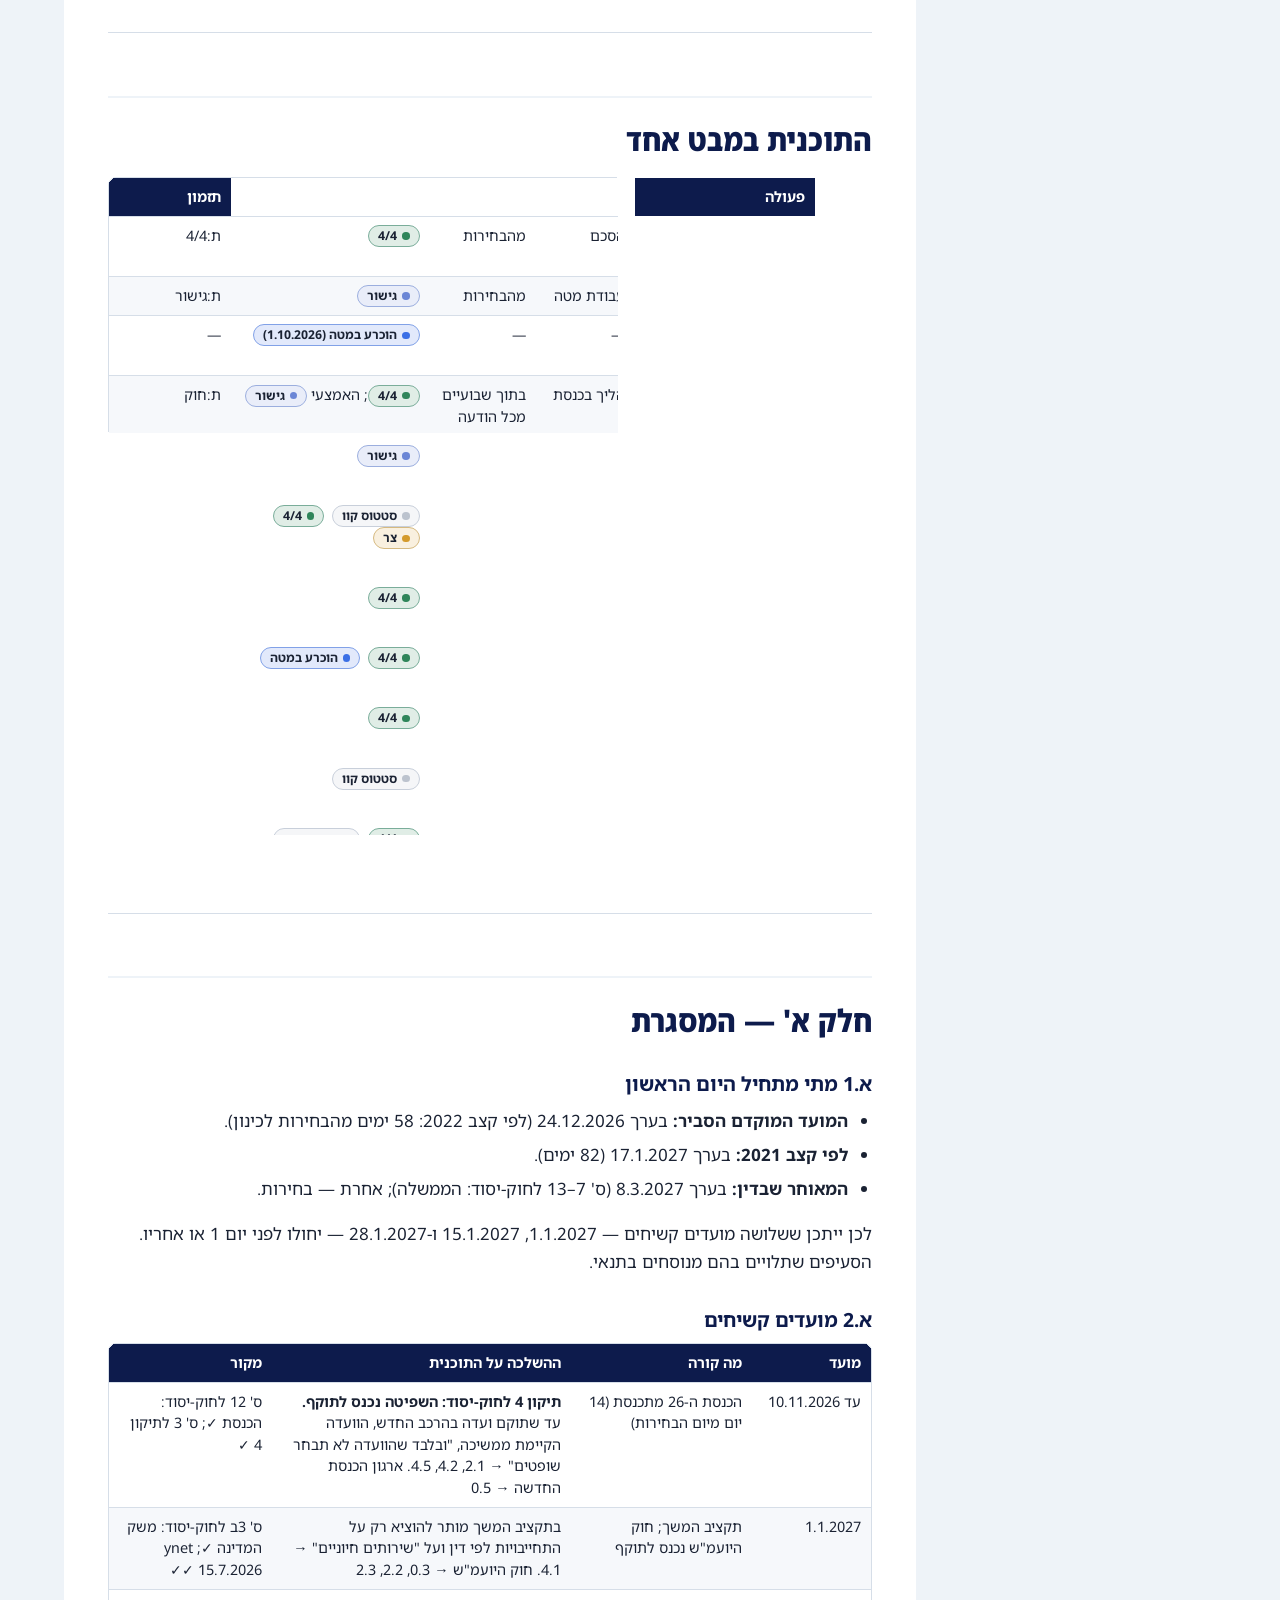
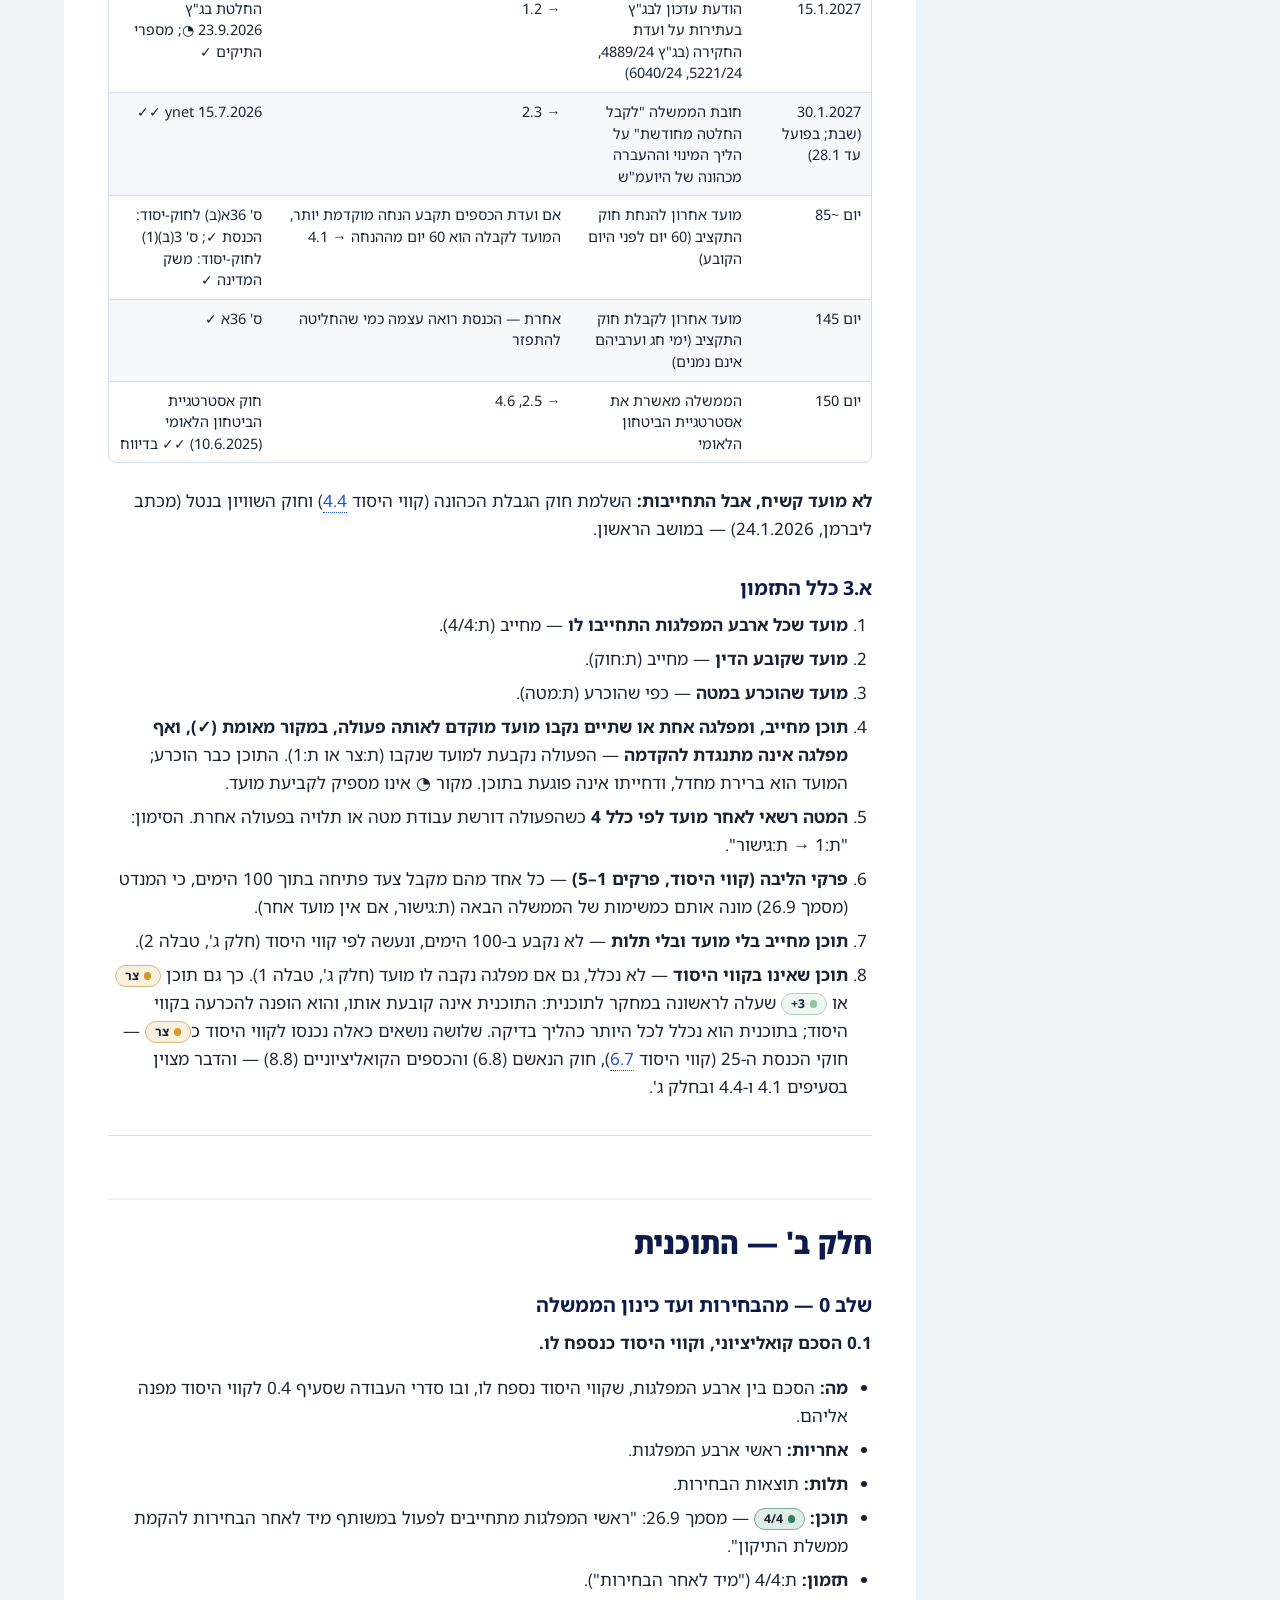
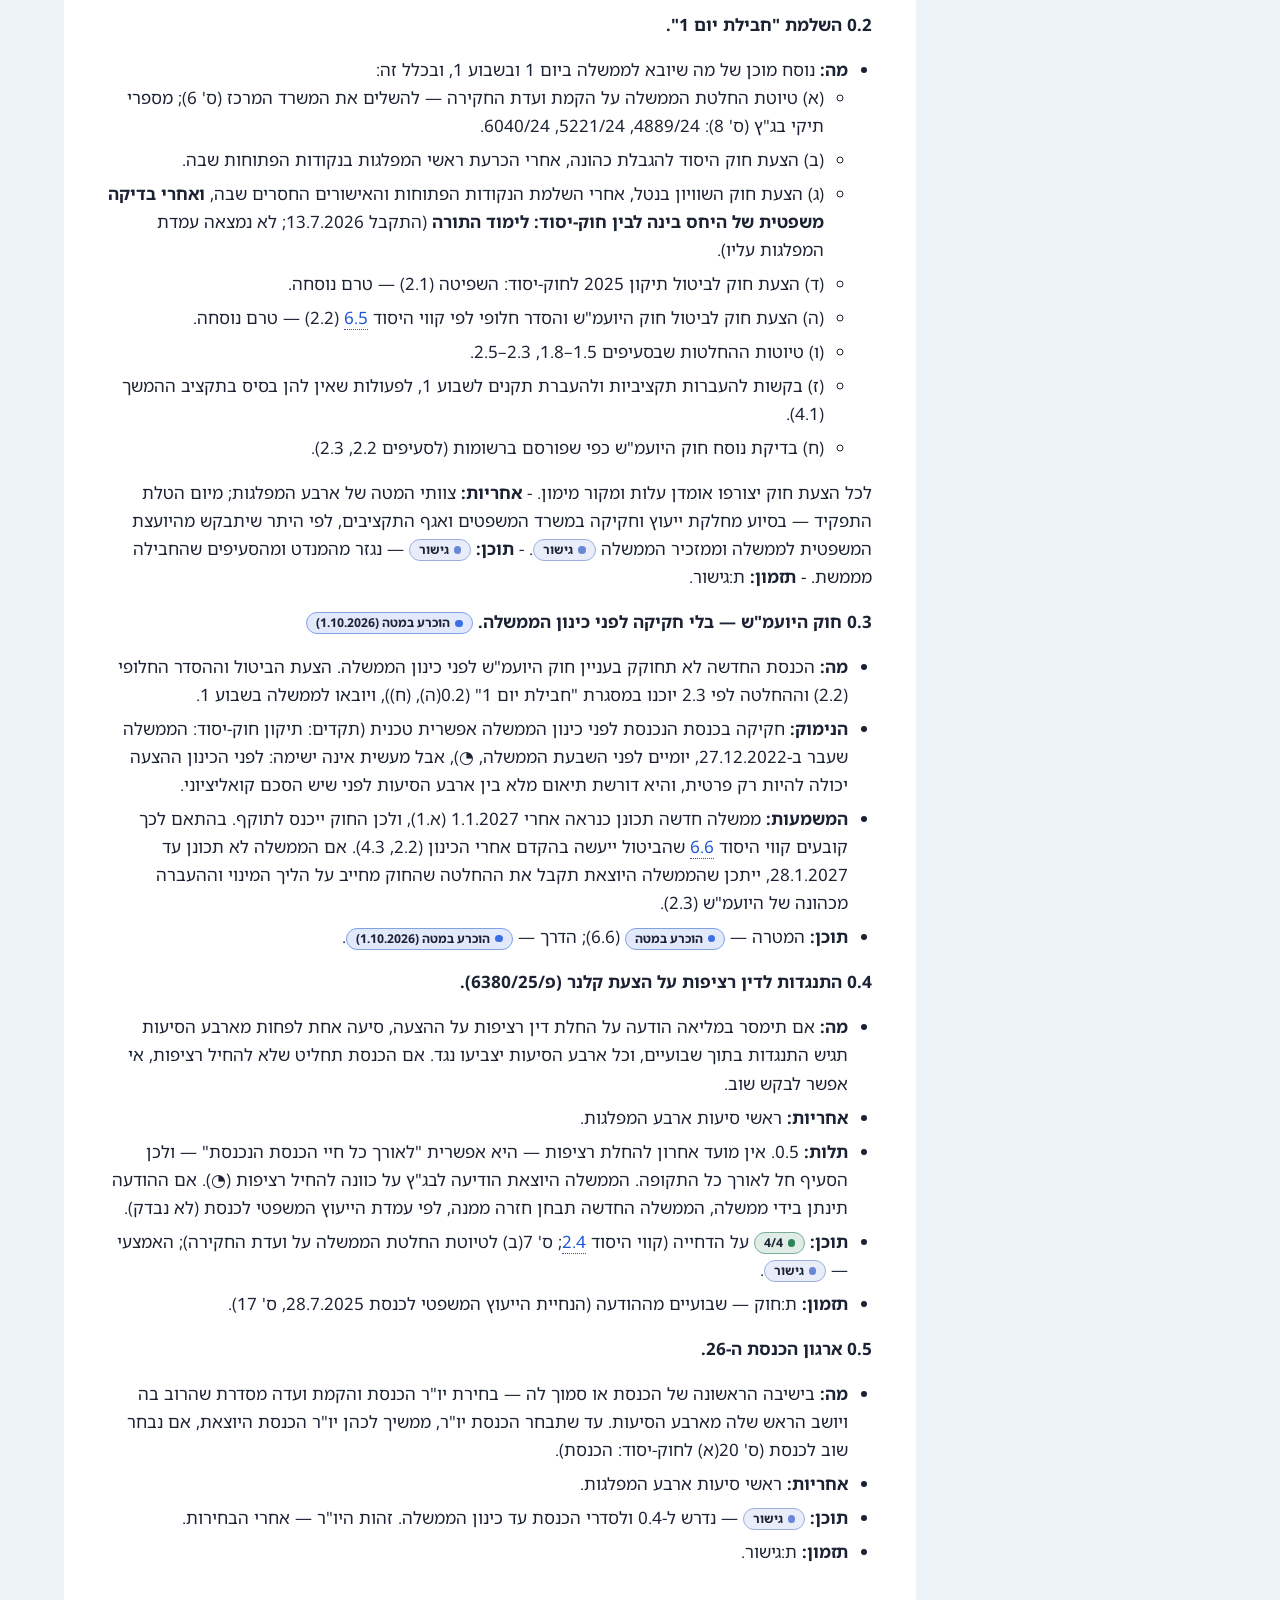
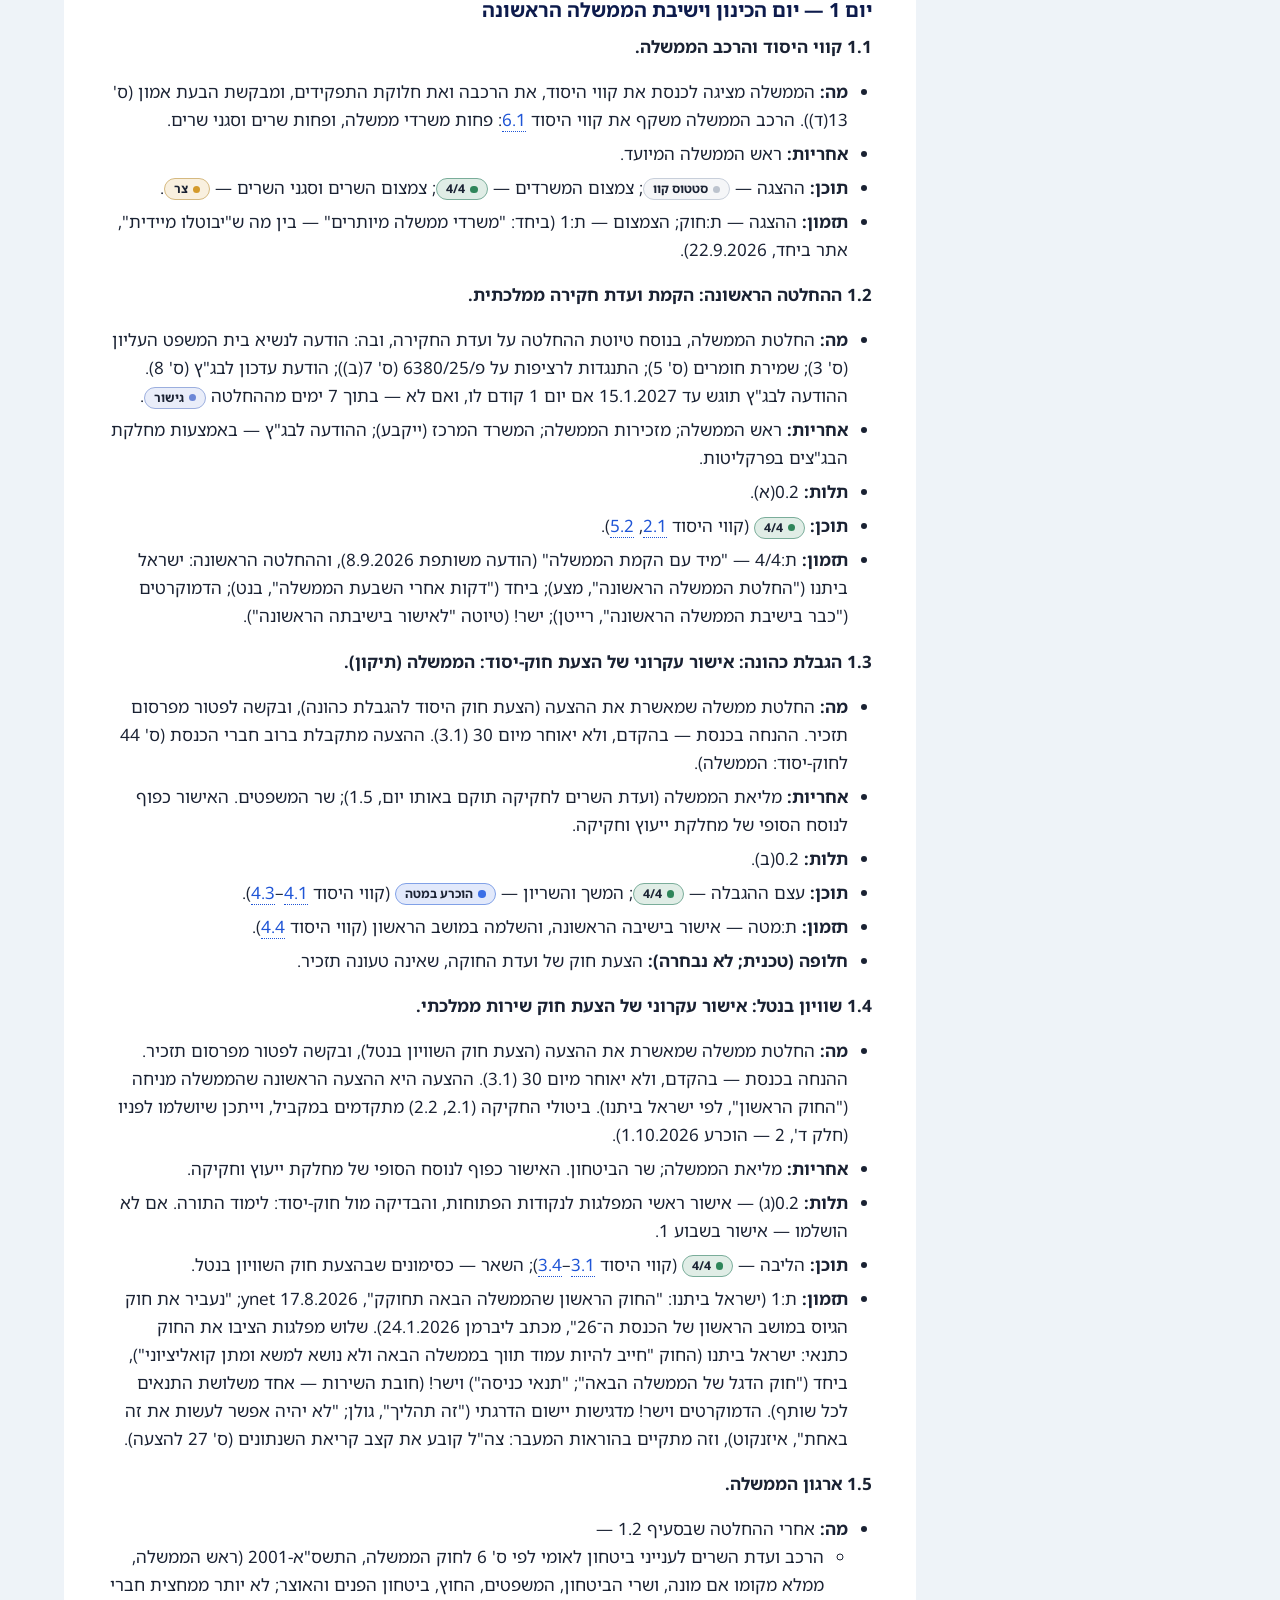
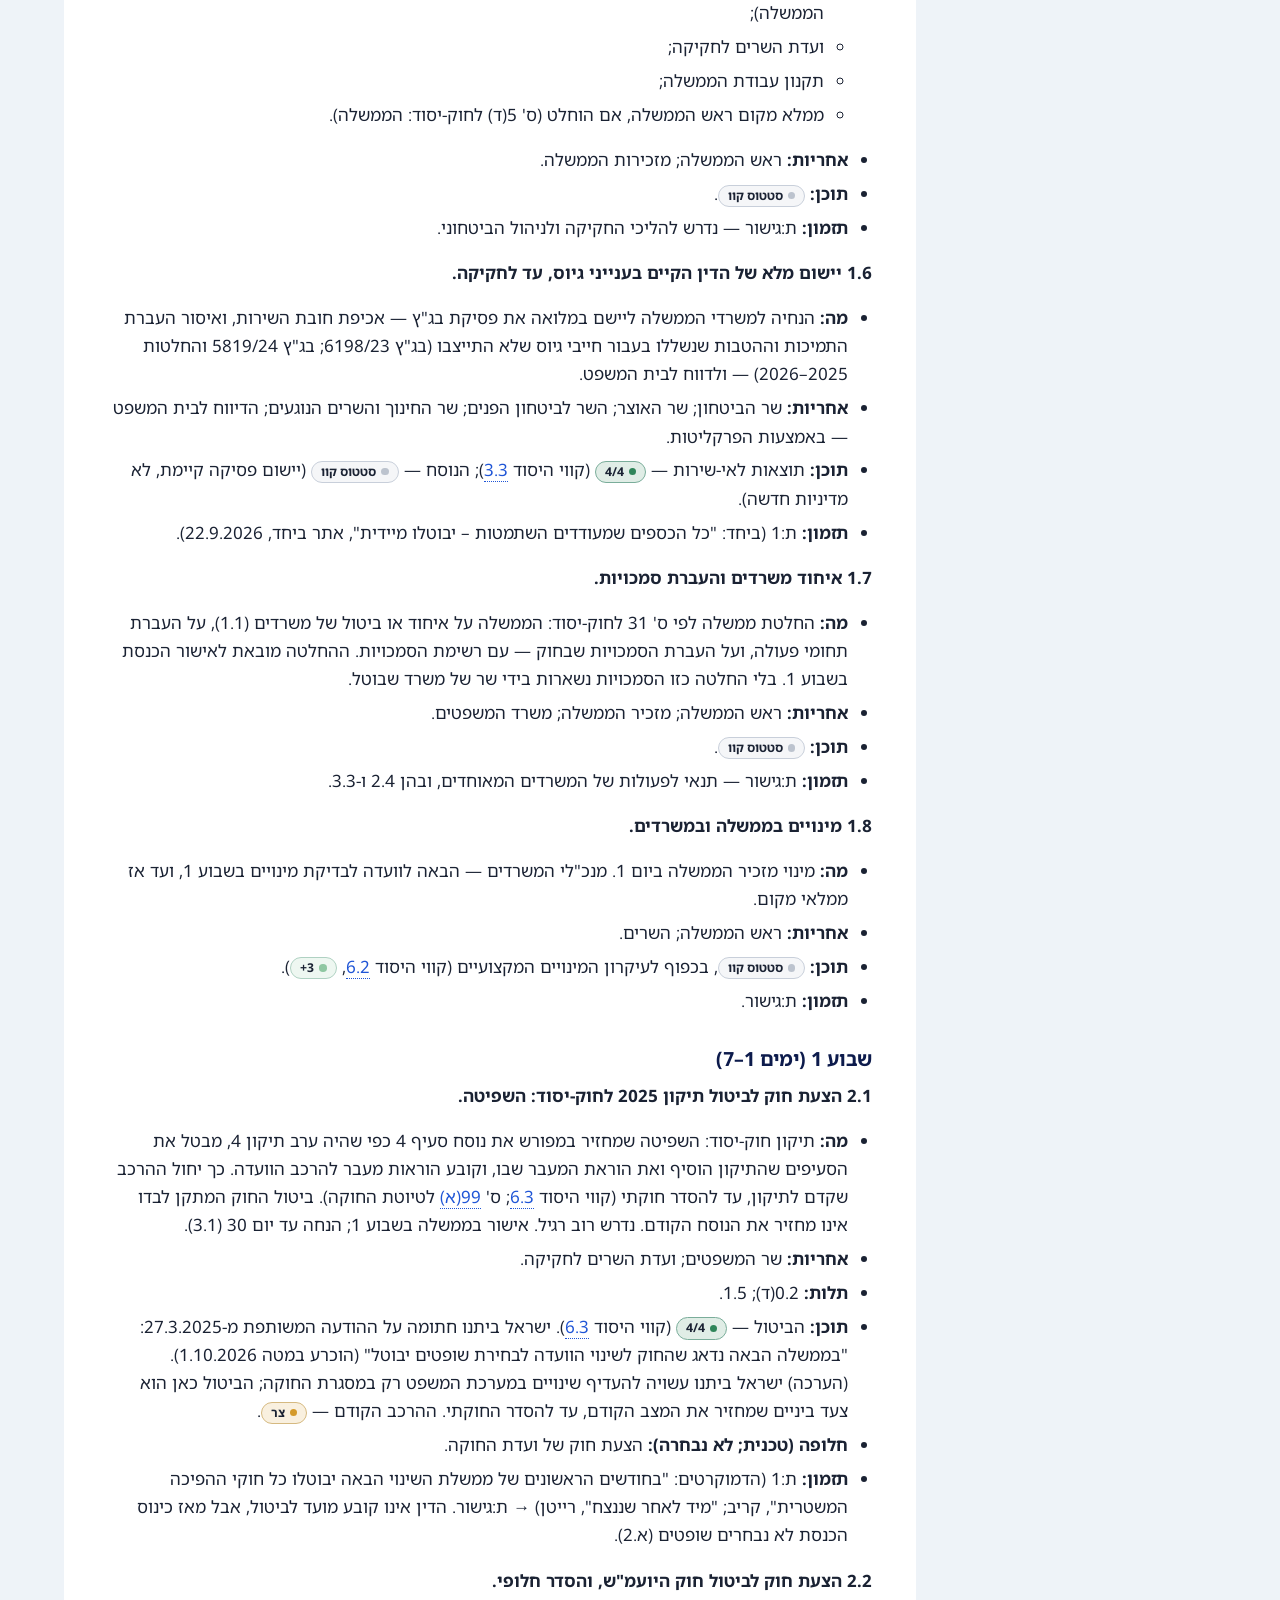
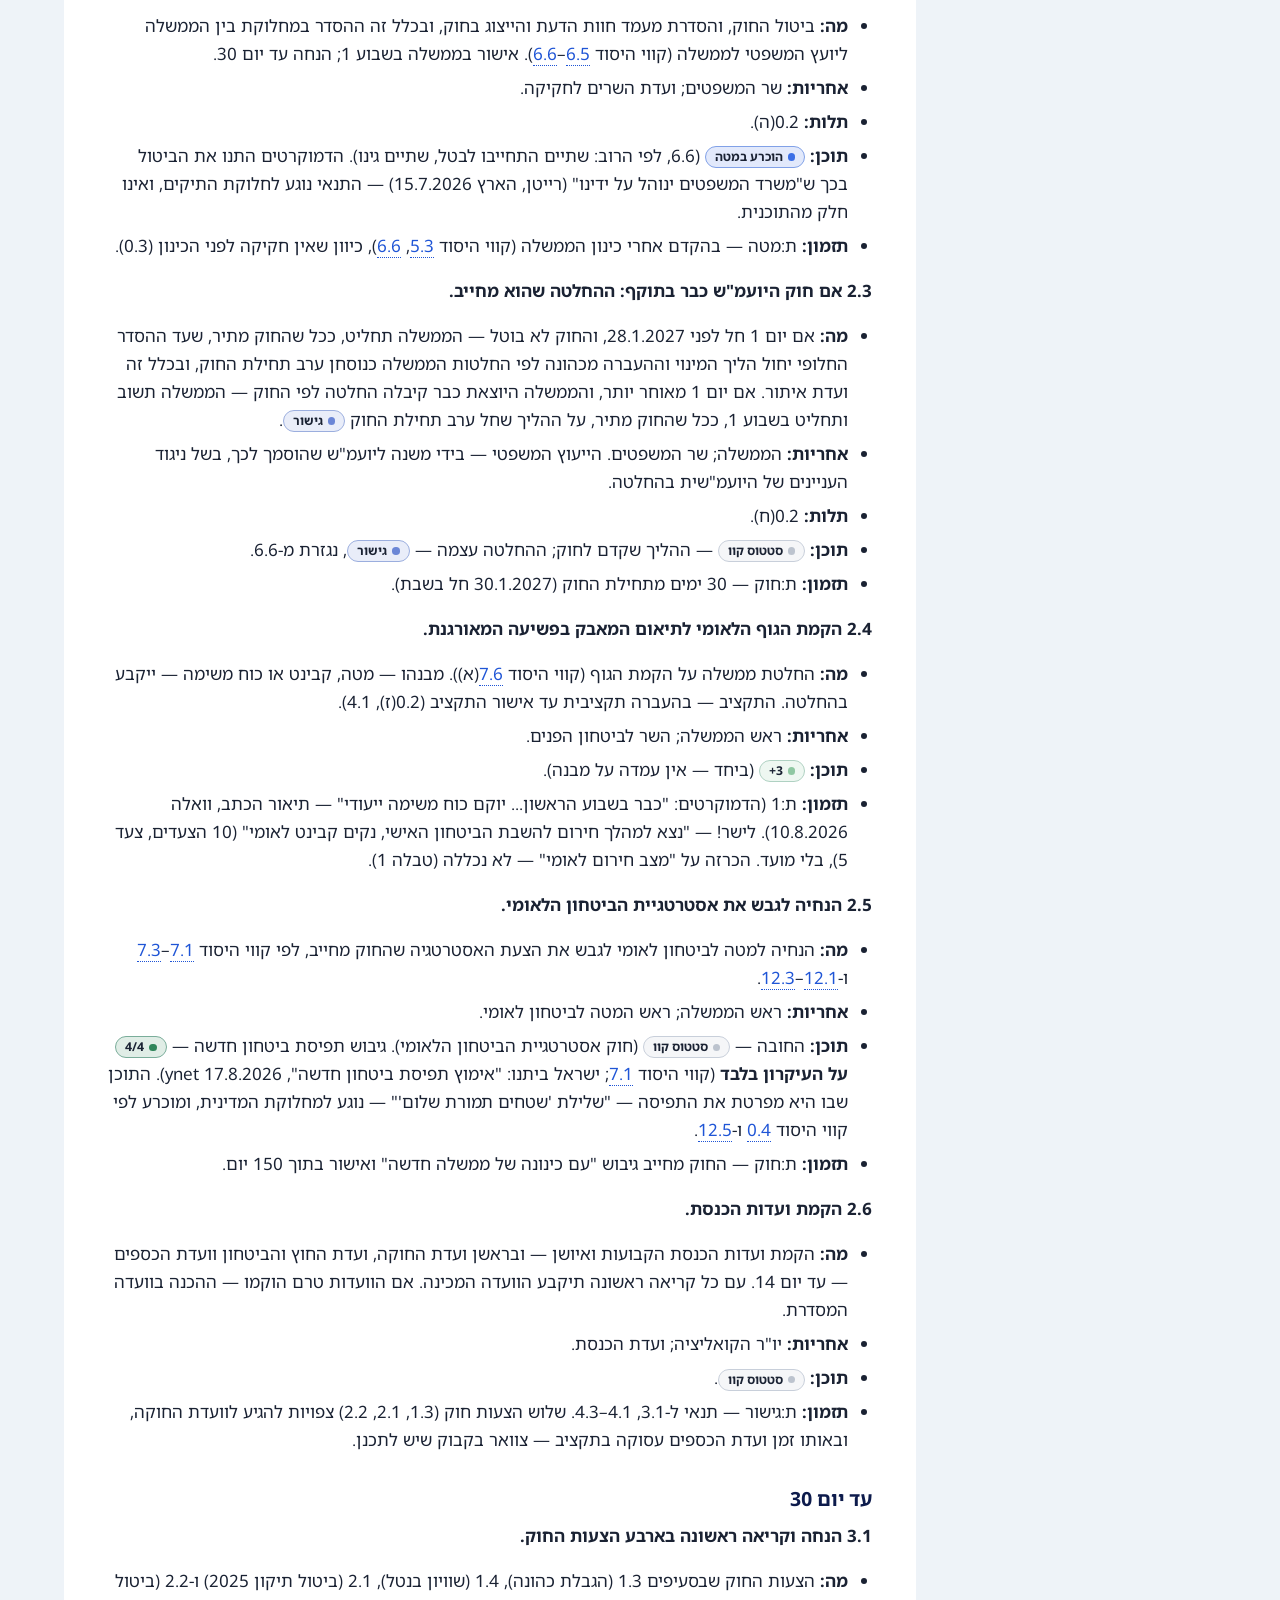
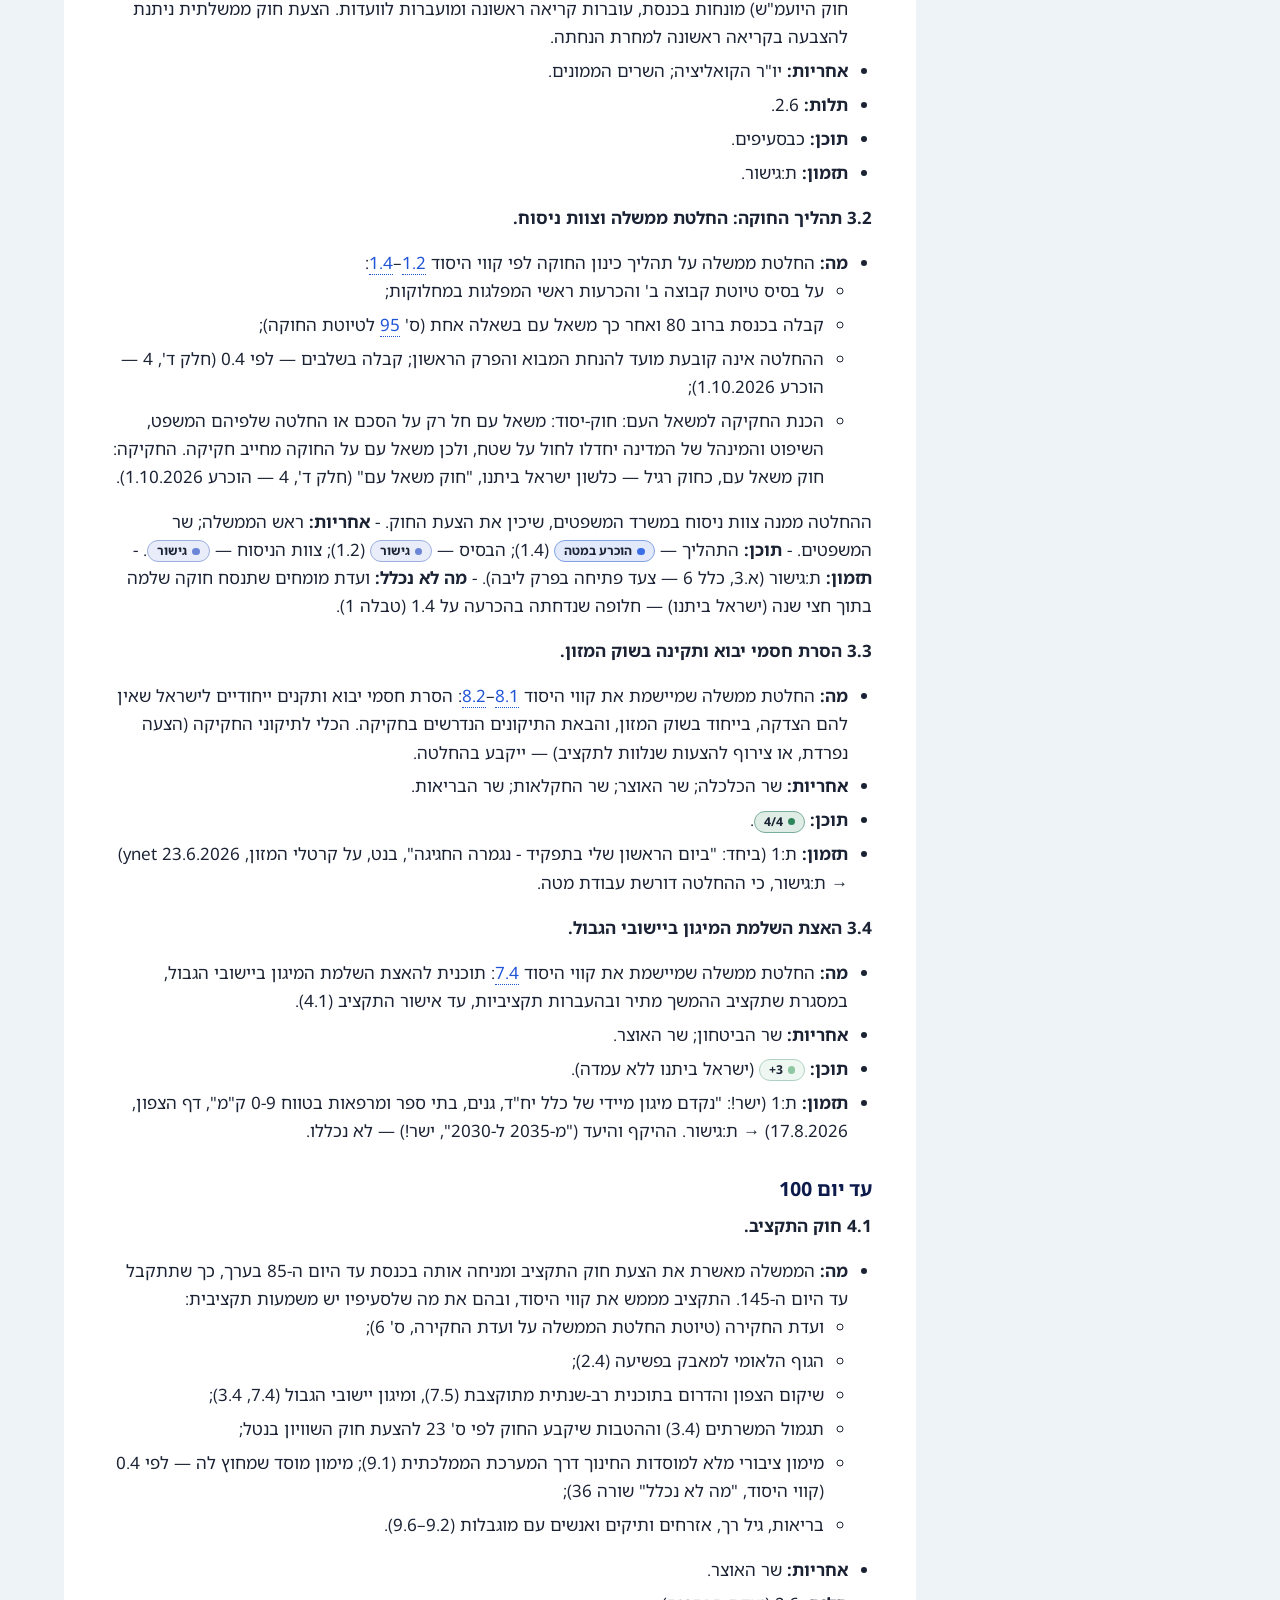
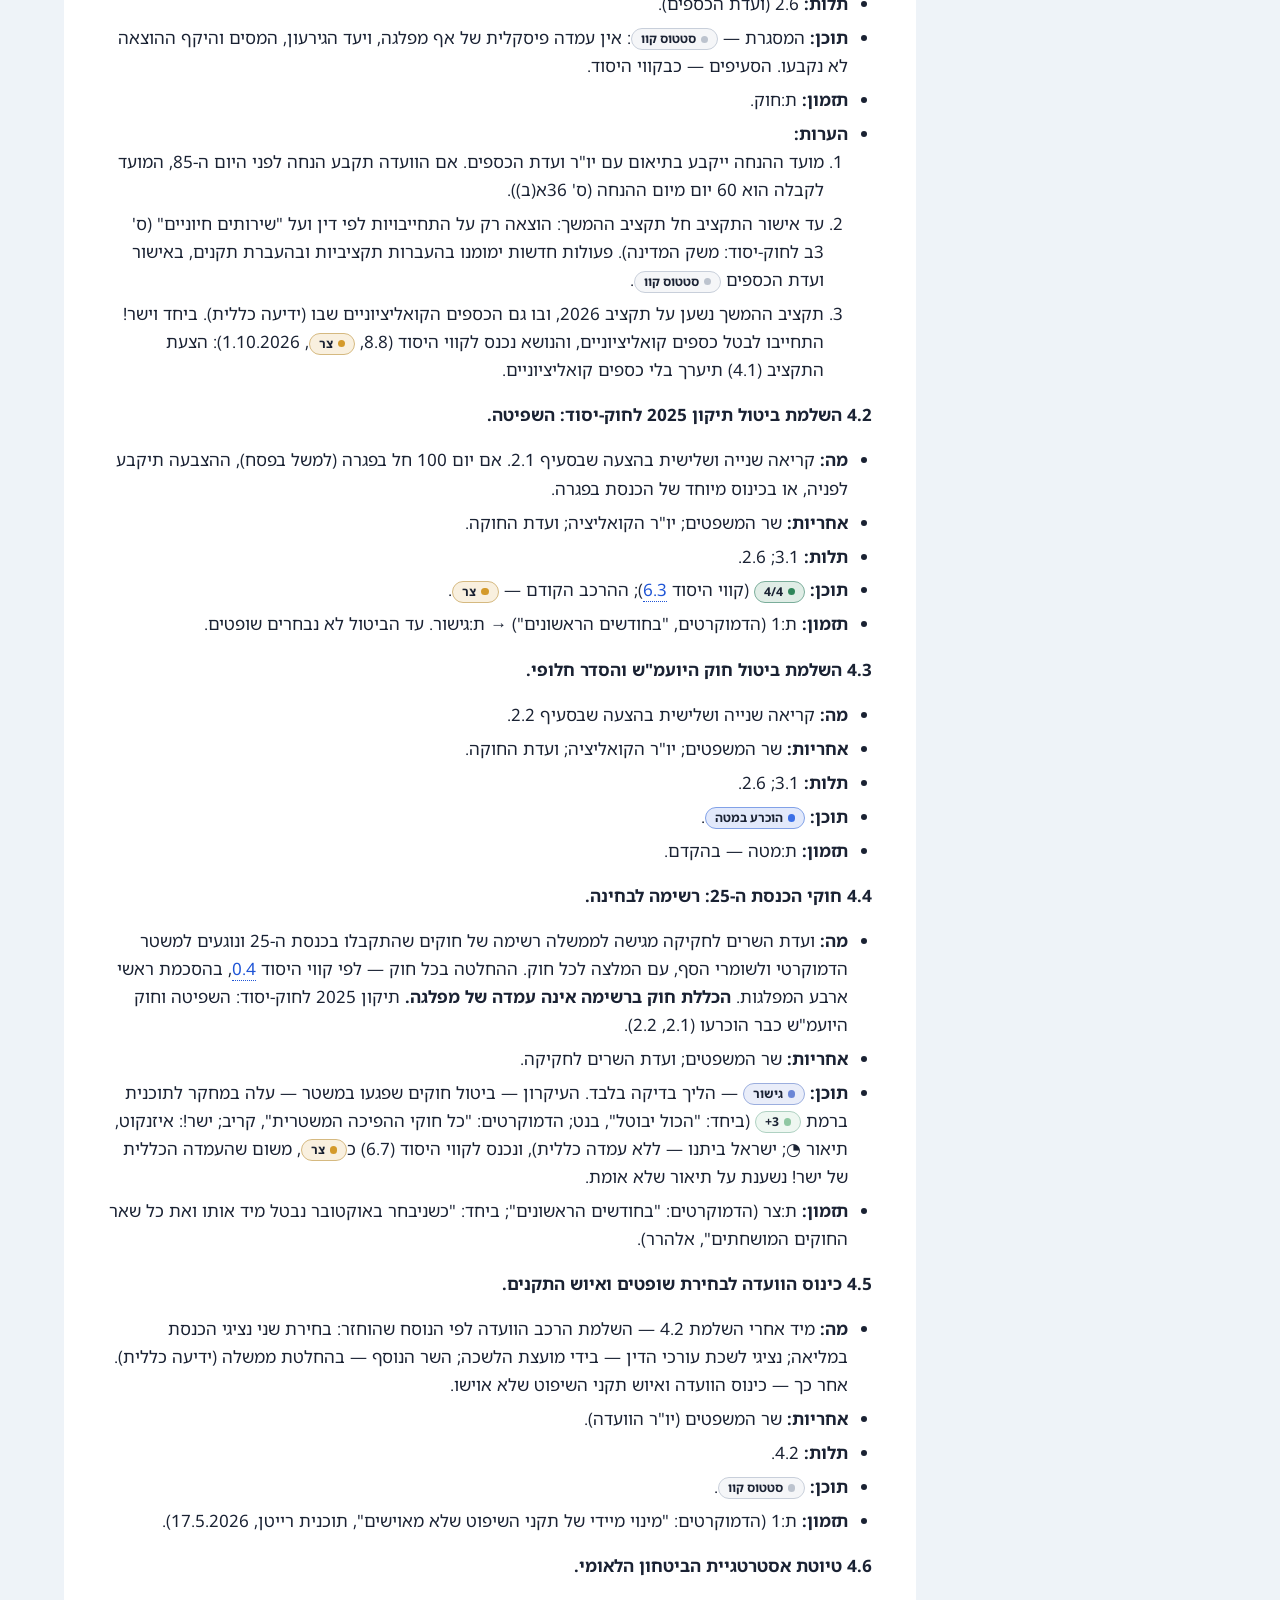
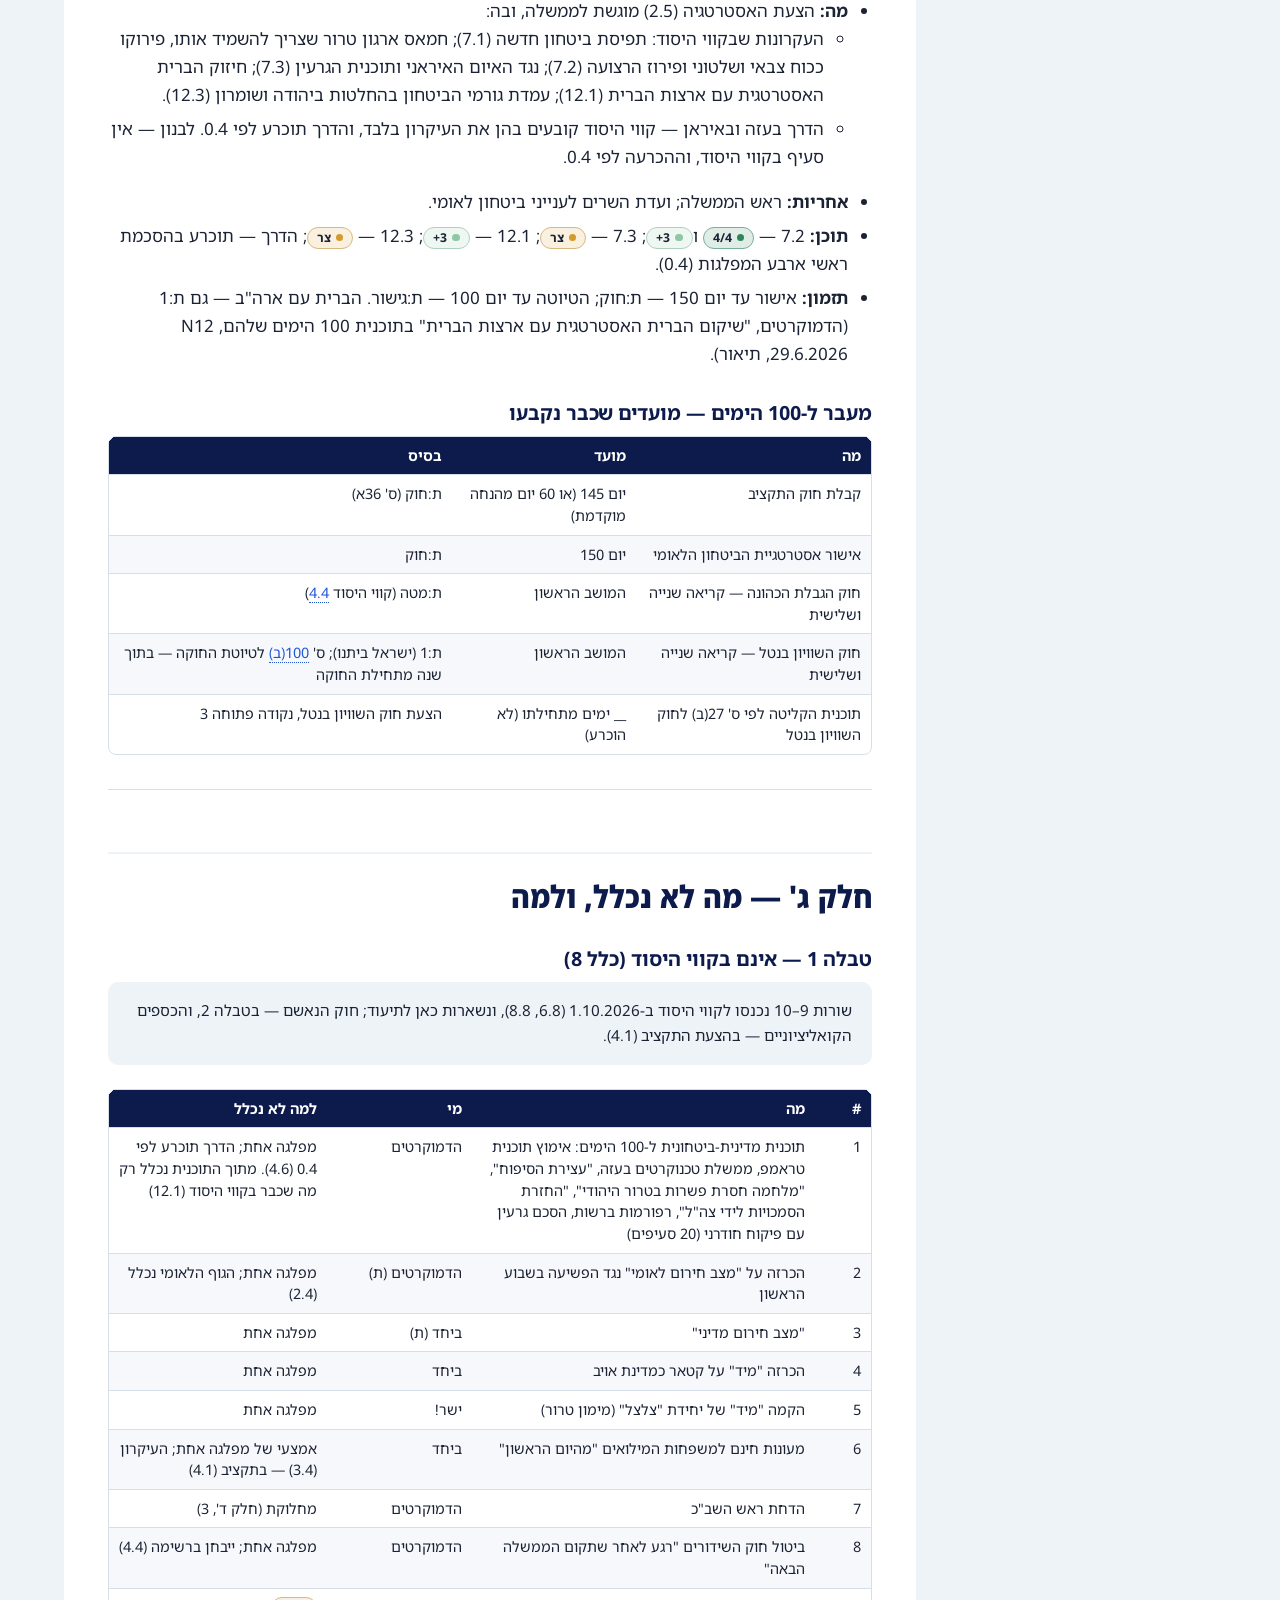
==== commit b87089e2: "הסרת תיבות הפתיח מהמסמכים: הטקסט מתחיל בגוף המסמך - הוסרו פסקאות המעמד, כלל ההכרעה והבסיס מראש כל המ" ====
--- a/100-days.html
+++ b/100-days.html
@@ -11,13 +11,7 @@
 <a class="skip" href="#content">דלג לתוכן</a>
 <header class="topbar"><div class="topbar-inner"><a class="brand" href="index.html"><b>קווי היסוד לממשלה הבאה</b><span>טיוטה עצמאית · לא מטעם המפלגות</span></a><nav class="nav" aria-label="ניווט ראשי"><a href="index.html">בית</a><a href="guidelines.html">קווי היסוד</a><a href="constitution.html">חוקה</a><a href="inquiry.html">ועדת חקירה</a><a href="equal-burden.html">שוויון בנטל</a><a href="term-limits.html">הגבלת כהונה</a><a href="100-days.html" aria-current="page">100 הימים</a><a href="disputes.html">מחלוקות</a><a href="letter.html">על המסמכים</a></nav></div><div class="stripe" aria-hidden="true"><span></span><span></span><span></span><span></span></div></header>
 <div class="notice" role="note"><div class="wrap"><b>טיוטה עצמאית — אין לה קשר למפלגות.</b> האתר אינו מטעם ביחד, ישראל ביתנו, הדמוקרטים או ישר!, והטקסטים בו לא אושרו על ידן. הם נוסחו מתוך עמדותיהן הפומביות, ברוח מסמך העקרונות של ראשי המפלגות (26.9.2026). <a href="letter.html">איך נוסחו</a></div></div>
-<main id="content" tabindex="-1"><section class="page-head"><div class="wrap"><nav class="crumbs" aria-label="מיקום באתר"><a href="index.html">בית</a><span aria-hidden="true">›</span><a href="guidelines.html">קווי היסוד</a><span aria-hidden="true">›</span><span>פרק 5</span></nav><span class="kicker">תוכנית · 29 פעולות · עודכן 2.10.2026</span><h1>תוכנית 100 הימים של ממשלת התיקון</h1><p class="lede">משלב 0 (מהבחירות ועד כינון הממשלה) ועד יום 100 — לכל פעולה מועד, אחראי ומקור — ומה לא נכלל ולמה.</p><div class="actions no-print"><a class="btn btn-ink" href="pdf/תוכנית-100-הימים.pdf" download>הורדה כקובץ</a><a class="btn btn-outline" href="disputes.html#תוכנית-100-הימים">המחלוקות בנושא</a></div></div></section><div class="wrap page-main"><section class="glance" aria-labelledby="glance-h"><h2 id="glance-h">במבט אחד</h2><div class="tiles"><div class="tile"><span class="tile-label">יום 1</span><span class="tile-value">ועדת החקירה — ההחלטה הראשונה של הממשלה (קווי היסוד <a class="xref" href="guidelines.html#g-5.2">5.2</a>)</span><span class="tag lvl-all4" title="ארבע המפלגות"><span class="dot" aria-hidden="true"></span>4/4<span class="sr"> — ארבע המפלגות</span></span></div><div class="tile"><span class="tile-label">לפני כינון הממשלה</span><span class="tile-value">אין חקיקה; חוק היועץ המשפטי לממשלה יבוטל בהקדם אחרי הכינון (<a class="xref" href="guidelines.html#g-5.3">5.3</a>)</span><span class="tag lvl-decided" title="הכרעה של כותבי הטיוטה, טעונה אישור ראשי המפלגות"><span class="dot" aria-hidden="true"></span>הוכרע במטה<span class="sr"> — הכרעה של כותבי הטיוטה, טעונה אישור ראשי המפלגות</span></span></div><div class="tile"><span class="tile-label">סדר החקיקה</span><span class="tile-value">חוק השוויון בנטל ראשון; ביטולי החקיקה במקביל (<a class="xref" href="guidelines.html#g-5.4">5.4</a>)</span><span class="tag lvl-decided" title="הכרעה של כותבי הטיוטה, טעונה אישור ראשי המפלגות"><span class="dot" aria-hidden="true"></span>הוכרע במטה<span class="sr"> — הכרעה של כותבי הטיוטה, טעונה אישור ראשי המפלגות</span></span></div><div class="tile"><span class="tile-label">עד יום 100</span><span class="tile-value">ביטול התיקון לחוק-יסוד: השפיטה, הנחת תקציב 2027, ורשימת חוקי הכנסת ה-25 לבחינה</span></div></div></section><div class="doc-layout"><nav class="rail" aria-label="תוכן המסמך"><h2>תוכן המסמך</h2><ol><li><a href="#התוכנית-במבט-אחד">התוכנית במבט אחד</a></li><li><a href="#חלק-א-המסגרת">חלק א' — המסגרת</a></li><li><a href="#חלק-ב-התוכנית">חלק ב' — התוכנית</a></li><li><a href="#חלק-ג-מה-לא-נכלל-ולמה">חלק ג' — מה לא נכלל, ולמה</a></li><li><a href="#חלק-ד-הכרעות-הוכרעו-במטה-1102026">חלק ד' — הכרעות (הוכרעו במטה, 1.10.2026)</a></li><li><a href="#נספח-מקורות">נספח מקורות</a></li></ol></nav><article class="doc"><details class="toc no-print"><summary>תוכן העניינים</summary><ol><li><a href="#התוכנית-במבט-אחד">התוכנית במבט אחד</a></li><li><a href="#חלק-א-המסגרת">חלק א' — המסגרת</a></li><li><a href="#חלק-ב-התוכנית">חלק ב' — התוכנית</a></li><li><a href="#חלק-ג-מה-לא-נכלל-ולמה">חלק ג' — מה לא נכלל, ולמה</a></li><li><a href="#חלק-ד-הכרעות-הוכרעו-במטה-1102026">חלק ד' — הכרעות (הוכרעו במטה, 1.10.2026)</a></li><li><a href="#נספח-מקורות">נספח מקורות</a></li></ol></details><blockquote>
-<p><strong>טיוטה עצמאית לדיון.</strong> המנדט: "תוכנית פעולה ל-100 הימים הראשונים של הממשלה" (מסמך העקרונות של ראשי המפלגות, 26.9.2026) <span class="tag lvl-all4" title="ארבע המפלגות"><span class="dot" aria-hidden="true"></span>4/4<span class="sr"> — ארבע המפלגות</span></span>. התוכנית מבוססת על מחקר של עמדותיהן הפומביות של ארבע המפלגות ושל התחייבויותיהן לימים הראשונים של הממשלה (דוח המחקר הוא מסמך עבודה שאינו מפורסם), על קווי היסוד (פרק 5 שבהם מפנה למסמך זה) ועל שלושת הנוסחים המשפטיים (הצעת חוק היסוד להגבלת כהונה, טיוטת ההחלטה על ועדת החקירה והצעת חוק השוויון בנטל).</p>
-<p><strong>מה המסמך עושה:</strong> קובע מה הממשלה תעשה, ובאיזה סדר, מיום כינונה ועד היום ה-100 — ומה ייעשה עוד קודם, בין הבחירות לכינון. <strong>המסמך אינו מוסיף מדיניות על קווי היסוד.</strong> כל פעולה בו מממשת סעיף שכבר הוכרע (בקווי היסוד, בחוקה או בשלושת הנוסחים המשפטיים), או חובה שבדין, או צעד ארגוני שבלעדיו הפעולות האחרות לא יתבצעו.</p>
-<p><strong>מעמד:</strong> זו הצעת מטה — הצעה של כותבי הטיוטה, לא של המפלגות — והיא טעונה אישור ראשי המפלגות. הכרעות המטה מ-1.10.2026 מפורטות בחלק ד': אין חקיקה לפני כינון הממשלה; בשאר ההכרעות — ברירת המחדל.</p>
-<p><strong>כלל ההכרעה (התוכן):</strong> 4 מתוך 4, או 3 והרביעית ללא עמדה ואינה מתנגדת — נוסח מחייב; אחרת — מכנה משותף צר או הפניה לחוק, והחלופות נרשמות; אין עמדה לאף מפלגה — הדין הקיים. המחלוקת המדינית — הליך בלבד.</p>
-<p><strong>כלל התזמון (המועד):</strong> ראו א.3.</p>
-</blockquote>
+<main id="content" tabindex="-1"><section class="page-head"><div class="wrap"><nav class="crumbs" aria-label="מיקום באתר"><a href="index.html">בית</a><span aria-hidden="true">›</span><a href="guidelines.html">קווי היסוד</a><span aria-hidden="true">›</span><span>פרק 5</span></nav><span class="kicker">תוכנית · 29 פעולות · עודכן 2.10.2026</span><h1>תוכנית 100 הימים של ממשלת התיקון</h1><p class="lede">משלב 0 (מהבחירות ועד כינון הממשלה) ועד יום 100 — לכל פעולה מועד, אחראי ומקור — ומה לא נכלל ולמה.</p><div class="actions no-print"><a class="btn btn-ink" href="pdf/תוכנית-100-הימים.pdf" download>הורדה כקובץ</a><a class="btn btn-outline" href="disputes.html#תוכנית-100-הימים">המחלוקות בנושא</a></div></div></section><div class="wrap page-main"><section class="glance" aria-labelledby="glance-h"><h2 id="glance-h">במבט אחד</h2><div class="tiles"><div class="tile"><span class="tile-label">יום 1</span><span class="tile-value">ועדת החקירה — ההחלטה הראשונה של הממשלה (קווי היסוד <a class="xref" href="guidelines.html#g-5.2">5.2</a>)</span><span class="tag lvl-all4" title="ארבע המפלגות"><span class="dot" aria-hidden="true"></span>4/4<span class="sr"> — ארבע המפלגות</span></span></div><div class="tile"><span class="tile-label">לפני כינון הממשלה</span><span class="tile-value">אין חקיקה; חוק היועץ המשפטי לממשלה יבוטל בהקדם אחרי הכינון (<a class="xref" href="guidelines.html#g-5.3">5.3</a>)</span><span class="tag lvl-decided" title="הכרעה של כותבי הטיוטה, טעונה אישור ראשי המפלגות"><span class="dot" aria-hidden="true"></span>הוכרע במטה<span class="sr"> — הכרעה של כותבי הטיוטה, טעונה אישור ראשי המפלגות</span></span></div><div class="tile"><span class="tile-label">סדר החקיקה</span><span class="tile-value">חוק השוויון בנטל ראשון; ביטולי החקיקה במקביל (<a class="xref" href="guidelines.html#g-5.4">5.4</a>)</span><span class="tag lvl-decided" title="הכרעה של כותבי הטיוטה, טעונה אישור ראשי המפלגות"><span class="dot" aria-hidden="true"></span>הוכרע במטה<span class="sr"> — הכרעה של כותבי הטיוטה, טעונה אישור ראשי המפלגות</span></span></div><div class="tile"><span class="tile-label">עד יום 100</span><span class="tile-value">ביטול התיקון לחוק-יסוד: השפיטה, הנחת תקציב 2027, ורשימת חוקי הכנסת ה-25 לבחינה</span></div></div></section><div class="doc-layout"><nav class="rail" aria-label="תוכן המסמך"><h2>תוכן המסמך</h2><ol><li><a href="#התוכנית-במבט-אחד">התוכנית במבט אחד</a></li><li><a href="#חלק-א-המסגרת">חלק א' — המסגרת</a></li><li><a href="#חלק-ב-התוכנית">חלק ב' — התוכנית</a></li><li><a href="#חלק-ג-מה-לא-נכלל-ולמה">חלק ג' — מה לא נכלל, ולמה</a></li><li><a href="#חלק-ד-הכרעות-הוכרעו-במטה-1102026">חלק ד' — הכרעות (הוכרעו במטה, 1.10.2026)</a></li><li><a href="#נספח-מקורות">נספח מקורות</a></li></ol></nav><article class="doc"><details class="toc no-print"><summary>תוכן העניינים</summary><ol><li><a href="#התוכנית-במבט-אחד">התוכנית במבט אחד</a></li><li><a href="#חלק-א-המסגרת">חלק א' — המסגרת</a></li><li><a href="#חלק-ב-התוכנית">חלק ב' — התוכנית</a></li><li><a href="#חלק-ג-מה-לא-נכלל-ולמה">חלק ג' — מה לא נכלל, ולמה</a></li><li><a href="#חלק-ד-הכרעות-הוכרעו-במטה-1102026">חלק ד' — הכרעות (הוכרעו במטה, 1.10.2026)</a></li><li><a href="#נספח-מקורות">נספח מקורות</a></li></ol></details><p>התוכנית קובעת מה הממשלה תעשה, ובאיזה סדר, מיום כינונה ועד היום ה-100 — ומה ייעשה עוד קודם, בין הבחירות לכינון. <strong>התוכנית אינה מוסיפה מדיניות על קווי היסוד.</strong> כל פעולה בה מממשת סעיף שכבר הוכרע (בקווי היסוד, בחוקה או בשלושת הנוסחים המשפטיים), או חובה שבדין, או צעד ארגוני שבלעדיו הפעולות האחרות לא יתבצעו.</p>
 <p><strong>מקרא — תוכן</strong> (כבקווי היסוד): <strong><span class="tag lvl-all4" title="ארבע המפלגות"><span class="dot" aria-hidden="true"></span>4/4<span class="sr"> — ארבע המפלגות</span></span></strong>; <strong><span class="tag lvl-three" title="שלוש מפלגות, והרביעית ללא עמדה ואינה מתנגדת"><span class="dot" aria-hidden="true"></span>3+<span class="sr"> — שלוש מפלגות, והרביעית ללא עמדה ואינה מתנגדת</span></span></strong>; <strong><span class="tag lvl-narrow" title="מכנה משותף צר"><span class="dot" aria-hidden="true"></span>צר<span class="sr"> — מכנה משותף צר</span></span></strong> — שתי מפלגות לפחות, ואין מתנגדת; <strong><span class="tag lvl-decided" title="הכרעה של כותבי הטיוטה, טעונה אישור ראשי המפלגות"><span class="dot" aria-hidden="true"></span>הוכרע במטה<span class="sr"> — הכרעה של כותבי הטיוטה, טעונה אישור ראשי המפלגות</span></span></strong>; <strong><span class="tag lvl-sq" title="הדין הקיים או הליך בלבד"><span class="dot" aria-hidden="true"></span>סטטוס קוו<span class="sr"> — הדין הקיים או הליך בלבד</span></span></strong> — הדין הקיים; <strong><span class="tag lvl-bridge" title="נוסח של המטה שנדרש כדי שהסעיף יעבוד"><span class="dot" aria-hidden="true"></span>גישור<span class="sr"> — נוסח של המטה שנדרש כדי שהסעיף יעבוד</span></span></strong> — נוסח או צעד של המטה שנדרש כדי שהתוכנית תעבוד; <strong><span class="pill open">הכרעה נדרשת</span></strong>.</p>
 <p><strong>מקרא — תזמון:</strong></p>
 <ul>
